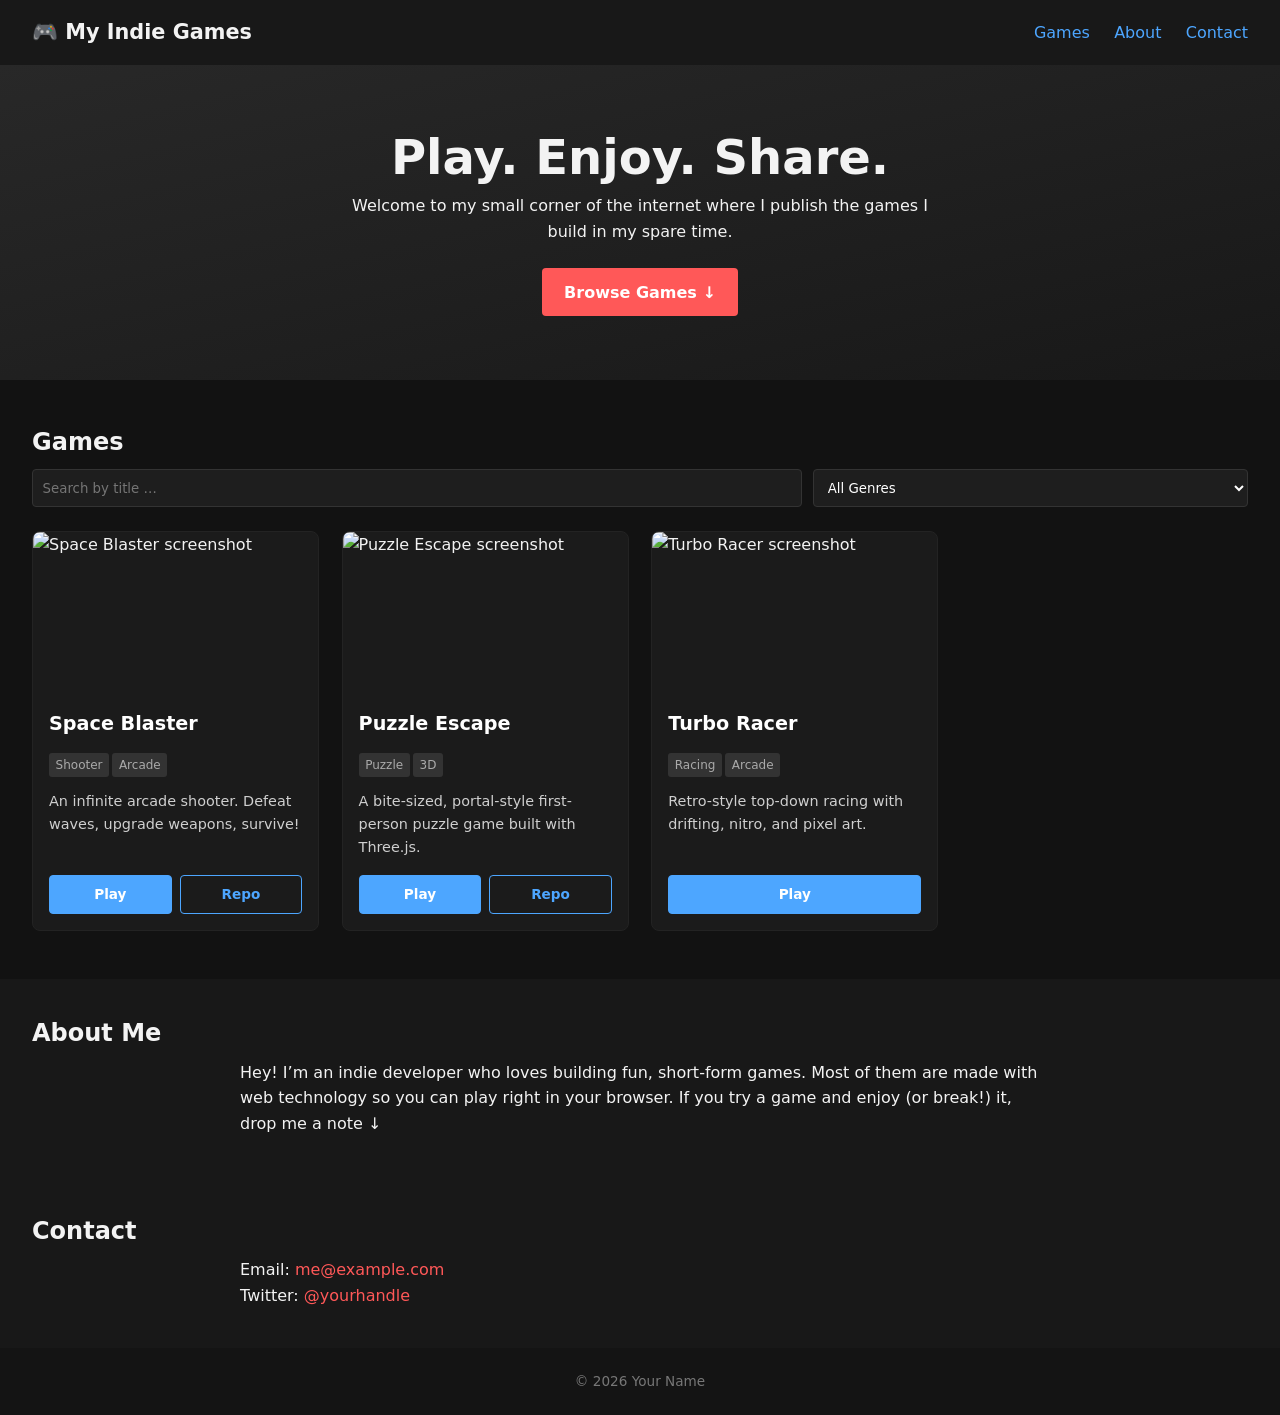
==== index.html @ d7ecf43c "Initial commit" ====
<!DOCTYPE html>
<html lang="en">
<head>
  <meta charset="UTF-8" />
  <meta name="viewport" content="width=device-width, initial-scale=1.0" />
  <title>My Indie Games</title>
  <link rel="stylesheet" href="css/style.css" />
</head>
<body>
  <!-- ─── HEADER ──────────────────────────────────────────── -->
  <header>
    <div class="logo">🎮 My Indie Games</div>
    <nav>
      <a href="#games">Games</a>
      <a href="#about">About</a>
      <a href="#contact">Contact</a>
    </nav>
  </header>

  <!-- ─── HERO / LANDING BANNER ───────────────────────────── -->
  <section class="hero">
    <h1>Play. Enjoy. Share.</h1>
    <p>Welcome to my small corner of the internet where I publish the games I build in my spare time.</p>
    <a href="#games" class="btn primary">Browse Games ↓</a>
  </section>

  <!-- ─── GAME GALLERY ────────────────────────────────────── -->
  <main id="games">
    <h2>Games</h2>

    <div class="filters">
      <input id="searchBar" type="text" placeholder="Search by title …">
      <select id="genreFilter">
        <option value="all">All Genres</option>
      </select>
    </div>

    <div id="gameGrid" class="game-grid"><!-- JS injects cards here --></div>
  </main>

  <!-- ─── ABOUT ───────────────────────────────────────────── -->
  <section id="about" class="about">
    <h2>About Me</h2>
    <p>
      Hey! I’m an indie developer who loves building fun, short-form games.
      Most of them are made with web technology so you can play right in your browser.
      If you try a game and enjoy (or break!) it, drop me a note ↓
    </p>
  </section>

  <!-- ─── CONTACT ─────────────────────────────────────────── -->
  <section id="contact" class="contact">
    <h2>Contact</h2>
    <p>Email: <a href="mailto:me@example.com">me@example.com</a></p>
    <p>Twitter: <a href="https://twitter.com/yourhandle">@yourhandle</a></p>
  </section>

  <footer>© <span id="year"></span> Your Name</footer>

  <script src="js/script.js"></script>
</body>
</html>
---- css/style.css ----
/* -- RESET & BASICS -------------------------------- */
*{box-sizing:border-box;margin:0;padding:0;font-family:system-ui,-apple-system,Segoe UI,Roboto,sans-serif;}
body{line-height:1.6;color:#f3f3f3;background:#121212;}
a{color:#4da6ff;text-decoration:none;}
h1,h2{font-weight:700;line-height:1.2;margin-bottom:.5em;}
.btn{display:inline-block;padding:.7em 1.4em;border-radius:4px;font-weight:600;}
.btn.primary{background:#ff5858;color:#fff;transition:background .25s;}
.btn.primary:hover{background:#ff3030;}

/* -- HEADER --------------------------------------- */
header{display:flex;justify-content:space-between;align-items:center;padding:1rem 2rem;background:#181818;position:sticky;top:0;z-index:99;}
.logo{font-size:1.3rem;font-weight:700;}
nav a{margin-left:1.2rem;position:relative;}
nav a::after{content:'';position:absolute;left:0;bottom:-3px;width:0;height:2px;background:#4da6ff;transition:.3s;}
nav a:hover::after{width:100%;}

/* -- HERO ----------------------------------------- */
.hero{padding:4rem 2rem;text-align:center;background:linear-gradient(to bottom right,#282828,#181818);}
.hero h1{font-size:2.7rem;margin-bottom:.4rem;}
.hero p{max-width:600px;margin:0 auto 1.5rem;}
@media(min-width:600px){.hero h1{font-size:3rem;}}

/* -- GAME GRID ------------------------------------ */
main{padding:3rem 2rem;max-width:1300px;margin:auto;}
.filters{display:flex;flex-wrap:wrap;gap:.7rem;margin-bottom:1.5rem;}
#searchBar{flex:2 1 200px;padding:.6rem;border:1px solid #333;border-radius:4px;background:#1e1e1e;color:#fff;}
#genreFilter{flex:1 1 150px;padding:.6rem;border:1px solid #333;border-radius:4px;background:#1e1e1e;color:#fff;}

.game-grid{display:grid;grid-template-columns:repeat(auto-fill,minmax(260px,1fr));gap:1.4rem;}
.card{display:flex;flex-direction:column;border:1px solid #232323;border-radius:8px;overflow:hidden;background:#1b1b1b;transition:transform .2s;}
.card:hover{transform:translateY(-4px);}
.card img{width:100%;aspect-ratio:16/9;object-fit:cover;}
.card-body{padding:1rem;flex:1;display:flex;flex-direction:column;}
.tags{margin:.4rem 0 .8rem;}
.tag{display:inline-block;background:#333;color:#aaa;font-size:.75rem;padding:.2em .55em;border-radius:3px;margin:.1rem .2rem 0 0;}
.card h3{font-size:1.2rem;margin-bottom:.3rem;color:#fff;}
.card p{flex:1;font-size:.9rem;color:#cfcfcf;}
.card-actions{margin-top:1rem;display:flex;gap:.5rem;}
.card-actions a{flex:1;text-align:center;border:1px solid #4da6ff;padding:.55em;border-radius:4px;font-weight:600;font-size:.85rem;}
.card-actions a.play{background:#4da6ff;color:#fff;}
.card-actions a.repo:hover, .card-actions a.play:hover{opacity:.85;}

/* -- ABOUT & CONTACT ------------------------------ */
.about, .contact{padding:2.5rem 2rem;background:#181818;}
.about p, .contact p{max-width:800px;margin:auto;}
.contact a{color:#ff5858;}

/* -- FOOTER --------------------------------------- */
footer{text-align:center;padding:1.4rem;background:#141414;font-size:.85rem;color:#777;}
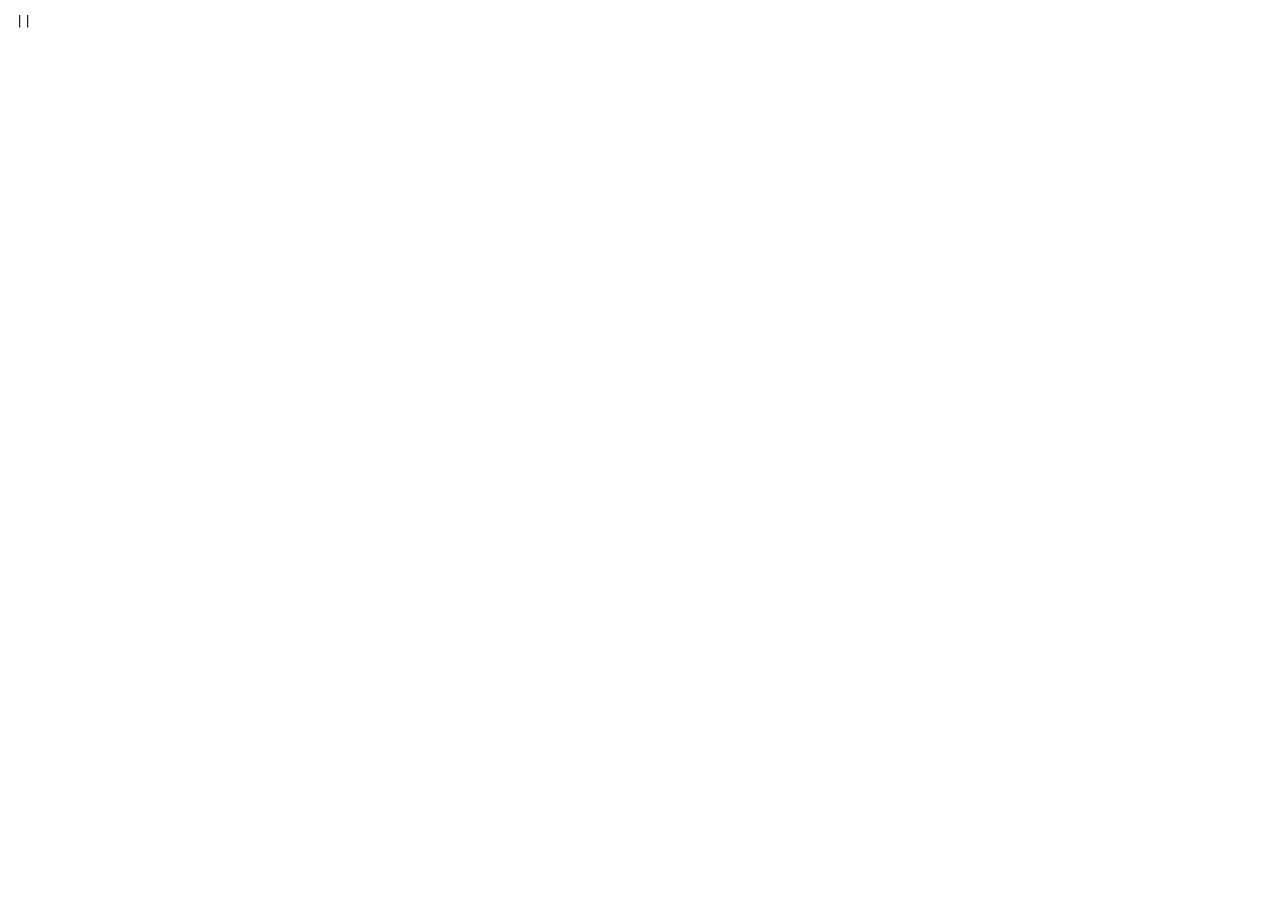
==== commit 98fda423: "Update index.html" ====
--- a/index.html
+++ b/index.html
@@ -1,62 +1,15852 @@
 <!DOCTYPE html>
-<html lang="en">
-<head>
-  <meta charset="UTF-8" />
-  <meta name="viewport" content="width=device-width, initial-scale=1.0" />
-  <title>My Indie Games</title>
-  <link rel="stylesheet" href="css/style.css" />
-</head>
-<body>
-  <!-- ─── HEADER ──────────────────────────────────────────── -->
-  <header>
-    <div class="logo">🎮 My Indie Games</div>
-    <nav>
-      <a href="#games">Games</a>
-      <a href="#about">About</a>
-      <a href="#contact">Contact</a>
-    </nav>
-  </header>
-
-  <!-- ─── HERO / LANDING BANNER ───────────────────────────── -->
-  <section class="hero">
-    <h1>Play. Enjoy. Share.</h1>
-    <p>Welcome to my small corner of the internet where I publish the games I build in my spare time.</p>
-    <a href="#games" class="btn primary">Browse Games ↓</a>
-  </section>
-
-  <!-- ─── GAME GALLERY ────────────────────────────────────── -->
-  <main id="games">
-    <h2>Games</h2>
-
-    <div class="filters">
-      <input id="searchBar" type="text" placeholder="Search by title …">
-      <select id="genreFilter">
-        <option value="all">All Genres</option>
-      </select>
-    </div>
-
-    <div id="gameGrid" class="game-grid"><!-- JS injects cards here --></div>
-  </main>
-
-  <!-- ─── ABOUT ───────────────────────────────────────────── -->
-  <section id="about" class="about">
-    <h2>About Me</h2>
-    <p>
-      Hey! I’m an indie developer who loves building fun, short-form games.
-      Most of them are made with web technology so you can play right in your browser.
-      If you try a game and enjoy (or break!) it, drop me a note ↓
-    </p>
-  </section>
-
-  <!-- ─── CONTACT ─────────────────────────────────────────── -->
-  <section id="contact" class="contact">
-    <h2>Contact</h2>
-    <p>Email: <a href="mailto:me@example.com">me@example.com</a></p>
-    <p>Twitter: <a href="https://twitter.com/yourhandle">@yourhandle</a></p>
-  </section>
-
-  <footer>© <span id="year"></span> Your Name</footer>
-
-  <script src="js/script.js"></script>
+<html>
+<!-- No CSS anywhere. Black & white via legacy body attributes (HTML, not CSS). -->
+<body text="black" bgcolor="white" link="black" vlink="black" alink="black">
+<pre id="screen"></pre>
+<script>
+//  ,esc,up,down,enter,tab,s,r,!,=,'
+
+let games = [];
+let shown = [];
+let query = "";
+let cursor = 0;
+let sortMode = 0;
+let booted = false;
+let statsMode = false;
+let newSet = new Set();
+let daily = null;
+let uniq = new Map();
+let stationaryCache = null;
+let pprCache = null;
+let fiedlerCache = null;
+let simCache = null;
+let commCache = null;
+let oloCache = null;
+let ppmCache = null;
+let tspCache = null;
+let ioCache = null;
+let pbmCache = null;
+let trieRoot = null;
+let bocpdInfo = null;
+let ncdCache = null;
+let whrCache = null;
+let hodgeCache = null;
+let confTotCache = null;
+let typoFast = null;
+const gbCache = {};
+let idleArt = null;
+let idleState = null;
+let lastAct = Date.now();
+let tdi = null;
+let idleT0 = 0;
+let tspPrev = null;
+let dsh = null;
+
+const screen = document.getElementById("screen");
+
+const lzWidth = n => { let b = 9; while ((1 << b) < n + 1) b++; return b; };
+function lzC(s) {
+  const dict = new Map();
+  let next = 256, w = "";
+  const st = { acc: 0, nb: 0, out: "" };
+  const bAdd = (v, bits) => {
+    st.acc = (st.acc << bits) | v;
+    st.nb += bits;
+    while (st.nb >= 15) {
+      st.nb -= 15;
+      st.out += String.fromCharCode(0x20 + ((st.acc >>> st.nb) & 0x7FFF));
+      st.acc &= (1 << st.nb) - 1;
+    }
+  };
+  const emit = str => {
+    if (str.length === 1) {
+      const c = str.charCodeAt(0);
+      if (c < 255) bAdd(c, lzWidth(next));
+      else { bAdd(255, lzWidth(next)); bAdd(c, 16); }
+    } else bAdd(dict.get(str), lzWidth(next));
+  };
+  for (let i = 0; i < s.length; i++) {
+    const wc = w + s[i];
+    if (wc.length === 1 || dict.has(wc)) w = wc;
+    else {
+      emit(w);
+      if (next < 65280) dict.set(wc, next++);
+      w = s[i];
+    }
+  }
+  if (w) emit(w);
+  if (st.nb) st.out += String.fromCharCode(0x20 + ((st.acc << (15 - st.nb)) & 0x7FFF));
+  return s.length.toString(36) + "." + st.out;
+}
+function lzD(z) {
+  const dot = z.indexOf(".");
+  if (dot < 0) return "";
+  const n = parseInt(z.slice(0, dot), 36) || 0;
+  const s = z.slice(dot + 1);
+  const st = { acc: 0, nb: 0, i: 0 };
+  const bGet = bits => {
+    while (st.nb < bits) {
+      if (st.i >= s.length) return null;
+      st.acc = (st.acc << 15) | (s.charCodeAt(st.i++) - 0x20);
+      st.nb += 15;
+    }
+    st.nb -= bits;
+    const v = (st.acc >>> st.nb) & ((1 << bits) - 1);
+    st.acc &= (1 << st.nb) - 1;
+    return v;
+  };
+  const dict = [];
+  let next = 256, w = null, out = "";
+  while (out.length < n) {
+    const code = bGet(lzWidth(w === null ? next : Math.min(next + 1, 65280)));
+    if (code === null) break;
+    let entry;
+    if (code < 255) entry = String.fromCharCode(code);
+    else if (code === 255) {
+      const c = bGet(16);
+      if (c === null) break;
+      entry = String.fromCharCode(c);
+    } else if (dict[code] !== undefined) entry = dict[code];
+    else if (code === next && w !== null) entry = w + w[0];
+    else break;
+    if (w !== null && next < 65280) dict[next++] = w + entry[0];
+    out += entry;
+    w = entry;
+  }
+  return out;
+}
+const LZMARK = String.fromCharCode(1);
+(function () {
+  try {
+    const P = Storage.prototype;
+    const gs = P.getItem, ss = P.setItem;
+    P.getItem = function (k) {
+      const v = gs.call(this, k);
+      if (v && v.charCodeAt(0) === 1) {
+        try { return lzD(v.slice(1)); } catch (e) { return null; }
+      }
+      return v;
+    };
+    P.setItem = function (k, v) {
+      v = "" + v;
+      if (v.length > 4096 && v.charCodeAt(0) !== 1) {
+        try {
+          const c = lzC(v);
+          if (c.length + 1 < v.length * 0.92 && lzD(c) === v) {
+            ss.call(this, k, LZMARK + c);
+            return;
+          }
+        } catch (e) {}
+      }
+      ss.call(this, k, v);
+    };
+  } catch (e) {}
+})();
+
+const defC = s => {
+  try {
+    if (typeof CompressionStream === "undefined") return Promise.resolve(null);
+    const cs = new CompressionStream("deflate-raw");
+    return new Response(new Blob([s]).stream().pipeThrough(cs)).arrayBuffer()
+      .then(ab => new Uint8Array(ab)).catch(() => null);
+  } catch (e) { return Promise.resolve(null); }
+};
+const defD = b => {
+  try {
+    if (typeof DecompressionStream === "undefined") return Promise.resolve(null);
+    const ds = new DecompressionStream("deflate-raw");
+    return new Response(new Blob([b]).stream().pipeThrough(ds)).text()
+      .catch(() => null);
+  } catch (e) { return Promise.resolve(null); }
+};
+
+(function () {
+  try {
+    if (typeof indexedDB === "undefined" || !indexedDB) return;
+    let db = null;
+    const q = new Map();
+    let flushT = null;
+    const putAll = pairs => {
+      try {
+        const st = db.transaction("kv", "readwrite").objectStore("kv");
+        pairs.forEach(pr => {
+          if (pr[1] === null) st.delete(pr[0]);
+          else st.put(pr[1], pr[0]);
+        });
+      } catch (e) {}
+    };
+    const flush = () => {
+      flushT = null;
+      if (!db || !q.size) return;
+      const now = [], defer = [];
+      q.forEach((v, k) => {
+        if (v !== null && v.length > 2048 &&
+            typeof CompressionStream !== "undefined") defer.push([k, v]);
+        else now.push([k, v]);
+      });
+      q.clear();
+      if (now.length) putAll(now);
+      if (defer.length)
+        Promise.all(defer.map(pr => defC(pr[1]).then(bb => [pr[0], bb, pr[1]])))
+          .then(rs => putAll(rs.map(r => [r[0], r[1] || r[2]])))
+          .catch(() => putAll(defer));
+    };
+    const mirror = (k, v) => {
+      q.set(k, v);
+      if (!flushT) flushT = setTimeout(flush, 800);
+    };
+    const req = indexedDB.open("wl", 1);
+    req.onupgradeneeded = () => {
+      try { req.result.createObjectStore("kv"); } catch (e) {}
+    };
+    req.onsuccess = () => {
+      db = req.result;
+      try {
+        if (localStorage.getItem("seq") === null &&
+            localStorage.getItem("visits") === null &&
+            sessionStorage.getItem("idbr") !== "1") {
+          const os = db.transaction("kv", "readonly").objectStore("kv");
+          const gk = os.getAllKeys(), gv = os.getAll();
+          gv.onsuccess = () => {
+            try {
+              const ks = gk.result || [], vs = gv.result || [];
+              if (!ks.length) return;
+              Promise.all(vs.map(v =>
+                (v && typeof v !== "string" && v.byteLength !== undefined)
+                  ? defD(v) : Promise.resolve(v)))
+                .then(vals => {
+                  let put = 0;
+                  for (let i = 0; i < ks.length; i++)
+                    if (typeof vals[i] === "string") {
+                      localStorage.setItem(ks[i], vals[i]);
+                      put++;
+                    }
+                  if (!put) return;
+                  try {
+                    if (window.__stFlush) window.__stFlush();
+                  } catch (e) {}
+                  sessionStorage.setItem("idbr", "1");
+                  location.reload();
+                })
+                .catch(() => {});
+            } catch (e) {}
+          };
+        }
+      } catch (e) {}
+      if (q.size && !flushT) flushT = setTimeout(flush, 100);
+    };
+    const P = Storage.prototype;
+    const ps = P.setItem, pr = P.removeItem;
+    P.setItem = function (k, v) {
+      if (this === localStorage) { try { mirror(k, "" + v); } catch (e) {} }
+      ps.call(this, k, v);
+    };
+    P.removeItem = function (k) {
+      if (this === localStorage) { try { mirror(k, null); } catch (e) {} }
+      pr.call(this, k);
+    };
+  } catch (e) {}
+})();
+
+(function () {
+  try {
+    if (typeof Storage === "undefined" || typeof localStorage === "undefined")
+      return;
+    const P = Storage.prototype;
+    const gs = P.getItem, ss = P.setItem, rr = P.removeItem;
+    const pend = new Map();
+    let schd = false;
+    const flush = () => {
+      schd = false;
+      if (!pend.size) return;
+      const es = [...pend.entries()];
+      pend.clear();
+      for (let i = 0; i < es.length; i++) {
+        try {
+          if (es[i][1] === null) rr.call(localStorage, es[i][0]);
+          else ss.call(localStorage, es[i][0], es[i][1]);
+        } catch (e) {}
+      }
+      try { if (window.__opfsSnap) window.__opfsSnap(); } catch (e) {}
+    };
+    const sched = () => {
+      if (schd) return;
+      schd = true;
+      if (typeof requestIdleCallback === "function")
+        requestIdleCallback(flush, { timeout: 400 });
+      else setTimeout(flush, 250);
+    };
+    P.setItem = function (k, v) {
+      if (this === localStorage) { pend.set(k, "" + v); sched(); return; }
+      ss.call(this, k, v);
+    };
+    P.getItem = function (k) {
+      if (this === localStorage && pend.has(k)) return pend.get(k);
+      return gs.call(this, k);
+    };
+    P.removeItem = function (k) {
+      if (this === localStorage) { pend.set(k, null); sched(); return; }
+      rr.call(this, k);
+    };
+    window.__stFlush = flush;
+    if (typeof addEventListener === "function") {
+      addEventListener("pagehide", flush);
+      addEventListener("visibilitychange", () => {
+        try {
+          if (document.visibilityState === "hidden") flush();
+        } catch (e) {}
+      });
+    }
+  } catch (e) {}
+})();
+
+(function () {
+  try {
+    if (typeof navigator === "undefined" || !navigator.storage ||
+        !navigator.storage.getDirectory) return;
+    let t = null;
+    window.__opfsSnap = () => {
+      if (t) return;
+      t = setTimeout(() => {
+        t = null;
+        try {
+          const o = {};
+          for (const k of Object.keys(localStorage)) {
+            const v = localStorage.getItem(k);
+            if (typeof v === "string") o[k] = v;
+          }
+          const s = JSON.stringify(o);
+          defC(s).then(bb => {
+            const payload = bb || new TextEncoder().encode(s);
+            const hdr = new Uint8Array(1);
+            hdr[0] = bb ? 68 : 80;
+            return navigator.storage.getDirectory()
+              .then(dir => dir.getFileHandle("wl0", { create: true }))
+              .then(fh => fh.createWritable())
+              .then(w => w.write(hdr)
+                .then(() => w.write(payload))
+                .then(() => w.close()));
+          }).catch(() => {});
+        } catch (e) {}
+      }, 8000);
+    };
+    setTimeout(() => {
+      try {
+        if (localStorage.getItem("seq") !== null ||
+            localStorage.getItem("visits") !== null) return;
+        if (sessionStorage.getItem("opfsr") === "1") return;
+        navigator.storage.getDirectory()
+          .then(dir => dir.getFileHandle("wl0"))
+          .then(fh => fh.getFile())
+          .then(f => f.arrayBuffer())
+          .then(ab => {
+            const u = new Uint8Array(ab);
+            if (u.length < 2) return null;
+            const body = u.subarray(1);
+            if (u[0] === 68) return defD(body);
+            return new TextDecoder().decode(body);
+          })
+          .then(s => {
+            if (!s) return;
+            const o = JSON.parse(s);
+            if (localStorage.getItem("seq") !== null) return;
+            let put = 0;
+            for (const k in o)
+              if (typeof o[k] === "string") { localStorage.setItem(k, o[k]); put++; }
+            if (!put) return;
+            try { if (window.__stFlush) window.__stFlush(); } catch (e) {}
+            sessionStorage.setItem("opfsr", "1");
+            location.reload();
+          })
+          .catch(() => {});
+      } catch (e) {}
+    }, 1500);
+  } catch (e) {}
+})();
+
+const R64 = "0123456789ABCDEFGHIJKLMNOPQRSTUVWXYZabcdefghijklmnopqrstuvwxyz-_";
+function riceEncTs(arr) {
+  const ts = [...new Set(arr.map(v => Math.round(v)))].sort((a, b) => a - b);
+  const st = { acc: 0, nb: 0, out: "" };
+  const wb = (v, bits) => {
+    st.acc = st.acc * Math.pow(2, bits) + v;
+    st.nb += bits;
+    while (st.nb >= 6) {
+      st.nb -= 6;
+      const d = Math.floor(st.acc / Math.pow(2, st.nb));
+      st.out += R64[d & 63];
+      st.acc -= d * Math.pow(2, st.nb);
+    }
+  };
+  const wnum = (v, bits) => {
+    while (bits > 16) {
+      bits -= 16;
+      wb(Math.floor(v / Math.pow(2, bits)) % 65536, 16);
+      v = v % Math.pow(2, bits);
+    }
+    wb(v % Math.pow(2, bits), bits);
+  };
+  wnum(ts.length, 12);
+  if (!ts.length) {
+    if (st.nb) wb(0, 6 - st.nb);
+    return st.out;
+  }
+  wnum(ts[0], 48);
+  const gaps = [];
+  let mean = 0;
+  for (let i = 1; i < ts.length; i++) {
+    gaps.push(ts[i] - ts[i - 1]);
+    mean += ts[i] - ts[i - 1];
+  }
+  mean = gaps.length ? mean / gaps.length : 1;
+  let k = 0;
+  while (Math.pow(2, k + 1) < mean + 1 && k < 40) k++;
+  wnum(k, 6);
+  for (const g of gaps) {
+    const q = Math.floor(g / Math.pow(2, k));
+    if (q < 32) {
+      wnum(Math.pow(2, q + 1) - 2, q + 1);
+      wnum(g % Math.pow(2, k), k);
+    } else {
+      wnum(Math.pow(2, 32) - 1, 32);
+      wnum(g, 48);
+    }
+  }
+  if (st.nb) wb(0, 6 - st.nb);
+  return st.out;
+}
+function riceDecTs(s) {
+  const st = { i: 0, acc: 0, nb: 0 };
+  const rb = bits => {
+    while (st.nb < bits) {
+      if (st.i >= s.length) throw new Error("rice eof");
+      st.acc = st.acc * 64 + R64.indexOf(s[st.i++]);
+      st.nb += 6;
+    }
+    st.nb -= bits;
+    const v = Math.floor(st.acc / Math.pow(2, st.nb));
+    st.acc -= v * Math.pow(2, st.nb);
+    return v;
+  };
+  const rnum = bits => {
+    let v = 0;
+    while (bits > 16) {
+      bits -= 16;
+      v = v * 65536 + rb(16);
+    }
+    return v * Math.pow(2, bits) + rb(bits);
+  };
+  const n = rnum(12);
+  if (!n) return [];
+  const out = [rnum(48)];
+  const k = rnum(6);
+  for (let i = 1; i < n; i++) {
+    let q = 0;
+    while (q < 32 && rb(1)) q++;
+    const g = q >= 32 ? rnum(48) : q * Math.pow(2, k) + rnum(k);
+    out.push(out[out.length - 1] + g);
+  }
+  return out;
+}
+function efEncTs(arr) {
+  const ts = [...new Set(arr.map(v => Math.round(v)))].sort((a, b) => a - b);
+  const st = { acc: 0, nb: 0, out: "" };
+  const wb = (v, bits) => {
+    st.acc = st.acc * Math.pow(2, bits) + v;
+    st.nb += bits;
+    while (st.nb >= 6) {
+      st.nb -= 6;
+      const d = Math.floor(st.acc / Math.pow(2, st.nb));
+      st.out += R64[d & 63];
+      st.acc -= d * Math.pow(2, st.nb);
+    }
+  };
+  const wnum = (v, bits) => {
+    while (bits > 16) {
+      bits -= 16;
+      wb(Math.floor(v / Math.pow(2, bits)) % 65536, 16);
+      v = v % Math.pow(2, bits);
+    }
+    wb(v % Math.pow(2, bits), bits);
+  };
+  const n = ts.length;
+  wnum(n, 12);
+  if (!n) {
+    if (st.nb) wb(0, 6 - st.nb);
+    return st.out;
+  }
+  wnum(ts[0], 48);
+  if (n === 1) {
+    if (st.nb) wb(0, 6 - st.nb);
+    return st.out;
+  }
+  const u = ts[n - 1] - ts[0];
+  wnum(u, 48);
+  let l = 0;
+  while (Math.pow(2, l + 1) * (n - 1) <= u && l < 46) l++;
+  wnum(l, 6);
+  let prevHi = 0;
+  for (let i = 1; i < n; i++) {
+    const x = ts[i] - ts[0];
+    const hi = Math.floor(x / Math.pow(2, l));
+    const d = hi - prevHi;
+    prevHi = hi;
+    let rem = d;
+    while (rem >= 16) { wnum(0, 16); rem -= 16; }
+    wnum(1, rem + 1);
+    if (l) wnum(x % Math.pow(2, l), l);
+  }
+  if (st.nb) wb(0, 6 - st.nb);
+  return st.out;
+}
+function efDecTs(s) {
+  const st = { i: 0, acc: 0, nb: 0 };
+  const rb = bits => {
+    while (st.nb < bits) {
+      if (st.i >= s.length) throw new Error("ef eof");
+      st.acc = st.acc * 64 + R64.indexOf(s[st.i++]);
+      st.nb += 6;
+    }
+    st.nb -= bits;
+    const v = Math.floor(st.acc / Math.pow(2, st.nb));
+    st.acc -= v * Math.pow(2, st.nb);
+    return v;
+  };
+  const rnum = bits => {
+    let v = 0;
+    while (bits > 16) {
+      bits -= 16;
+      v = v * 65536 + rb(16);
+    }
+    return v * Math.pow(2, bits) + rb(bits);
+  };
+  const n = rnum(12);
+  if (!n) return [];
+  const t0 = rnum(48);
+  if (n === 1) return [t0];
+  rnum(48);
+  const l = rnum(6);
+  const out = [t0];
+  let hi = 0;
+  for (let i = 1; i < n; i++) {
+    let d = 0;
+    while (!rb(1)) d++;
+    hi += d;
+    const lo = l ? rnum(l) : 0;
+    out.push(t0 + hi * Math.pow(2, l) + lo);
+  }
+  return out;
+}
+function vlogParse(raw) {
+  if (!raw) return {};
+  if (raw[0] === "E") {
+    const o = JSON.parse(raw.slice(1));
+    const out = {};
+    for (const g in o) { try { out[g] = efDecTs(o[g]); } catch (e) {} }
+    return out;
+  }
+  if (raw[0] === "R") {
+    const o = JSON.parse(raw.slice(1));
+    const out = {};
+    for (const g in o) { try { out[g] = riceDecTs(o[g]); } catch (e) {} }
+    return out;
+  }
+  return JSON.parse(raw);
+}
+function vlogSerial(v) {
+  const o = {};
+  for (const g in v) if (v[g] && v[g].length) o[g] = efEncTs(v[g]);
+  return "E" + JSON.stringify(o);
+}
+function vlogSave() { localStorage.setItem("vlog", vlogSerial(vlog)); }
+
+const visits = JSON.parse(localStorage.getItem("visits") || "{}");
+const vlog   = (function () {
+  try { return vlogParse(localStorage.getItem("vlog")); } catch (e) { return {}; }
+})();
+const vln    = JSON.parse(localStorage.getItem("vln")    || "{}");
+const trans  = JSON.parse(localStorage.getItem("trans")  || "{}");
+
+let rid = "0";
+try {
+  rid = sessionStorage.getItem("rid");
+  if (!rid) {
+    rid = Date.now().toString(36).slice(-4) +
+      Math.floor(Math.random() * 1679616).toString(36);
+    sessionStorage.setItem("rid", rid);
+  }
+} catch (e) { rid = "0"; }
+const vgcS = JSON.parse(localStorage.getItem("vgc") || "null");
+const vgc = (vgcS && typeof vgcS === "object") ? vgcS : {};
+function vgcRebuild() {
+  for (const g in visits) delete visits[g];
+  for (const r in vgc) {
+    const c = vgc[r] && vgc[r].c;
+    for (const g in c) visits[g] = (visits[g] || 0) + c[g];
+  }
+}
+function vgcMerge(o) {
+  let learned = false;
+  for (const r in o) {
+    if (!o[r] || typeof o[r] !== "object" || !o[r].c) continue;
+    const m = vgc[r] = vgc[r] || { t: 0, c: {} };
+    if ((o[r].t || 0) > m.t) m.t = o[r].t;
+    for (const g in o[r].c)
+      if (o[r].c[g] > (m.c[g] || 0)) { m.c[g] = o[r].c[g]; learned = true; }
+  }
+  return learned;
+}
+function vgcInc(g) {
+  try { vgcMerge(JSON.parse(localStorage.getItem("vgc") || "{}")); } catch (e) {}
+  const m = vgc[rid] = vgc[rid] || { t: 0, c: {} };
+  m.c[g] = (m.c[g] || 0) + 1;
+  m.t = Date.now();
+  vgcRebuild();
+  localStorage.setItem("vgc", JSON.stringify(vgc));
+}
+(function () {
+  if (!Object.keys(vgc).length) {
+    const c = {};
+    for (const g in visits) c[g] = visits[g];
+    vgc["0"] = { t: Date.now(), c };
+    localStorage.setItem("vgc", JSON.stringify(vgc));
+    return;
+  }
+  let fold = false;
+  for (const r in vgc) {
+    if (r === "0" || r === rid) continue;
+    if (Date.now() - (vgc[r].t || 0) > 604800000) {
+      const base = vgc["0"] = vgc["0"] || { t: 0, c: {} };
+      for (const g in vgc[r].c) base.c[g] = (base.c[g] || 0) + vgc[r].c[g];
+      if ((vgc[r].t || 0) > base.t) base.t = vgc[r].t;
+      delete vgc[r];
+      fold = true;
+    }
+  }
+  vgcRebuild();
+  if (fold) localStorage.setItem("vgc", JSON.stringify(vgc));
+})();
+
+const CMS_W = 1024, CMS_D = 3;
+const cmsS = JSON.parse(localStorage.getItem("cms2") || "null");
+const cms2 = (cmsS && cmsS.length === CMS_D && cmsS.every(r => r && r.length === CMS_W))
+  ? cmsS : Array.from({ length: CMS_D }, () => new Array(CMS_W).fill(0));
+function cmsAdd(key, v) {
+  const idx = [];
+  let mn = Infinity;
+  for (let d = 0; d < CMS_D; d++) {
+    idx.push(hashStr(d + "" + key) % CMS_W);
+    if (cms2[d][idx[d]] < mn) mn = cms2[d][idx[d]];
+  }
+  const tgt = mn + (v || 1);
+  for (let d = 0; d < CMS_D; d++)
+    if (cms2[d][idx[d]] < tgt) cms2[d][idx[d]] = tgt;
+}
+function cmsEst(key) {
+  let m = Infinity;
+  for (let d = 0; d < CMS_D; d++) {
+    const c = cms2[d][hashStr(d + "" + key) % CMS_W];
+    if (c < m) m = c;
+  }
+  return m;
+}
+(function () {
+  const old = JSON.parse(localStorage.getItem("trans2") || "null");
+  if (old) {
+    for (const k in old) for (const g in old[k]) cmsAdd(k + " " + g, old[k][g]);
+    localStorage.removeItem("trans2");
+    localStorage.setItem("cms2", JSON.stringify(cms2));
+  }
+})();
+const pulls  = JSON.parse(localStorage.getItem("pulls")  || "{}");
+const ab     = JSON.parse(localStorage.getItem("ab")     || "{}");
+const ab2    = JSON.parse(localStorage.getItem("ab2")    || "{}");
+const elo    = JSON.parse(localStorage.getItem("elo")    || "{}");
+const glk    = JSON.parse(localStorage.getItem("glk")    || "{}");
+const wday   = JSON.parse(localStorage.getItem("wday")   || "{}");
+const hlm    = JSON.parse(localStorage.getItem("hlm")    || "{}");
+const resq   = JSON.parse(localStorage.getItem("resq")   || "{}");
+const seq    = JSON.parse(localStorage.getItem("seq")    || "[]");
+let   last   = localStorage.getItem("last")  || null;
+let   last2  = localStorage.getItem("last2") || null;
+let   cpday  = parseInt(localStorage.getItem("cpday") || "0", 10);
+let   pendingBandit = JSON.parse(localStorage.getItem("bandit") || "null");
+const bdl = JSON.parse(localStorage.getItem("bdl") || "[]");
+const bth = JSON.parse(localStorage.getItem("bth") || "[1,1]");
+function bTau() {
+  if (bdl.length < 4) return 43200000;
+  let s = 0;
+  bdl.forEach(v => { s += v; });
+  return Math.min(3 * 86400000, Math.max(3600000, s / bdl.length));
+}
+
+const dbn   = JSON.parse(localStorage.getItem("dbn")   || "{}");
+function dbnSat(g) {
+  const r = dbn[g];
+  return r ? (r[0] + 1) / (r[1] + 2) : 0.5;
+}
+const pl    = JSON.parse(localStorage.getItem("pl")    || "{}");
+let   plN   = parseInt(localStorage.getItem("pln") || "0", 10) || 0;
+const poswS = JSON.parse(localStorage.getItem("posw")  || "null");
+const posw  = (poswS && poswS.length === 20) ? poswS : new Array(20).fill(0);
+const ctwS  = JSON.parse(localStorage.getItem("ctww")  || "null");
+const ctww  = (ctwS && ctwS.length === 4) ? ctwS : [1, 1, 1, 1];
+const duel  = JSON.parse(localStorage.getItem("duel")  || "{}");
+const ebi   = JSON.parse(localStorage.getItem("ebi")   || "{}");
+
+const tdS = JSON.parse(localStorage.getItem("confd") || "null");
+const confd = (tdS && tdS.c) ? tdS : { c: [], n: 0 };
+function tdCompress() {
+  confd.c.sort((a, b) => a[0] - b[0]);
+  let W = 0;
+  confd.c.forEach(x => { W += x[1]; });
+  const out = [];
+  let cum = 0;
+  for (const x of confd.c) {
+    const lastC = out[out.length - 1];
+    if (lastC) {
+      const q = (cum + (lastC[1] + x[1]) / 2) / W;
+      const cap = 4 * W * q * (1 - q) / 24 + 1;
+      if (lastC[1] + x[1] <= cap) {
+        lastC[0] = (lastC[0] * lastC[1] + x[0] * x[1]) / (lastC[1] + x[1]);
+        lastC[1] += x[1];
+        continue;
+      }
+    }
+    if (lastC) cum += lastC[1];
+    out.push([x[0], x[1]]);
+  }
+  confd.c = out;
+}
+function tdAdd(v) {
+  confd.c.forEach(x => { x[1] *= 0.985; });
+  confd.n = confd.n * 0.985 + 1;
+  confd.c.push([v, 1]);
+  if (confd.c.length > 48) tdCompress();
+  localStorage.setItem("confd", JSON.stringify(confd));
+}
+function tdQuantile(q) {
+  if (!confd.c.length) return 1;
+  const cs = confd.c.slice().sort((a, b) => a[0] - b[0]);
+  let W = 0;
+  cs.forEach(x => { W += x[1]; });
+  const tgt = q * W;
+  let cum = 0;
+  for (const x of cs) {
+    cum += x[1];
+    if (cum >= tgt) return x[0];
+  }
+  return cs[cs.length - 1][0];
+}
+(function () {
+  const old = JSON.parse(localStorage.getItem("confo") || "null");
+  if (old && old.length) {
+    old.forEach(v => { confd.c.push([v, 1]); confd.n += 1; });
+    tdCompress();
+    localStorage.removeItem("confo");
+    localStorage.setItem("confd", JSON.stringify(confd));
+  }
+})();
+const pexS  = JSON.parse(localStorage.getItem("pex") || "null");
+const pex   = (pexS && pexS.length === 20 && pexS.every(r => r && r.length === 2))
+  ? pexS : Array.from({ length: 20 }, () => [0, 0]);
+const ucnt  = JSON.parse(localStorage.getItem("ucnt") || "{}");
+const kdpS  = JSON.parse(localStorage.getItem("kdp") || "null");
+const kdcS  = JSON.parse(localStorage.getItem("kdc") || "null");
+const kdc   = (kdpS && kdpS.c && kdpS.c.length && kdpS.n && kdpS.n.length === kdpS.c.length)
+  ? kdpS
+  : (kdcS && kdcS.c && kdcS.c.length === 2 && kdcS.n && kdcS.n.length === 2)
+    ? kdcS : { c: [[5.0, 0.6], [5.8, 1.0]], n: [1, 1] };
+const KDP_MAX = 6, KDP_A = 0.6, KDP_SIG = 0.45, KDP_SIG0 = 1.2;
+let   kcur  = 0, kdT = 0, kdF = [];
+
+const DTA_G = [0.002, 0.005, 0.012, 0.03, 0.08];
+const dtaS = JSON.parse(localStorage.getItem("dtaci") || "null");
+const dtaci = (dtaS && dtaS.a && dtaS.a.length === 5 && dtaS.w && dtaS.w.length === 5)
+  ? dtaS
+  : { a: [0.1, 0.1, 0.1, 0.1, 0.1], w: [1, 1, 1, 1, 1] };
+if (!dtaci.S || dtaci.S.length !== 5 || !dtaci.Wl || dtaci.Wl.length !== 5) {
+  dtaci.S = [0, 0, 0, 0, 0];
+  dtaci.Wl = [1, 1, 1, 1, 1];
+  dtaci.t = 0;
+}
+{
+  const a0 = parseFloat(localStorage.getItem("aca") || "0");
+  if (a0 && !dtaS) for (let i = 0; i < 5; i++) dtaci.a[i] = Math.min(0.5, Math.max(0.01, a0));
+  localStorage.removeItem("aca");
+}
+function dtaAlpha() {
+  let s = 0, t = 0;
+  for (let i = 0; i < 5; i++) { s += dtaci.w[i] * dtaci.a[i]; t += dtaci.w[i]; }
+  return t ? s / t : 0.1;
+}
+function dtaUpdate(score) {
+  const TGT = 0.1;
+  let pw = 0;
+  for (let i = 0; i < 5; i++) pw += dtaci.w[i];
+  const prob = dtaci.w.map(v => pw ? v / pw : 0.2);
+  const loss = new Array(5);
+  for (let i = 0; i < 5; i++) {
+    const lvl = Math.min(0.99, Math.max(0.5, 1 - dtaci.a[i]));
+    const q = tdQuantile(lvl);
+    const err = (q !== null && score > q) ? 1 : 0;
+    dtaci.a[i] = Math.min(0.5, Math.max(0.01, dtaci.a[i] + DTA_G[i] * (TGT - err)));
+    loss[i] = err ? (1 - TGT) : TGT;
+  }
+  let lbar = 0;
+  for (let i = 0; i < 5; i++) lbar += prob[i] * loss[i];
+  dtaci.t = (dtaci.t || 0) + 1;
+  for (let i = 0; i < 5; i++) {
+    const gc = lbar - loss[i];
+    const bet = Math.max(-0.99, Math.min(0.99, dtaci.S[i] / dtaci.t));
+    dtaci.Wl[i] = Math.max(1e-8, Math.min(1e8, dtaci.Wl[i] * (1 + bet * gc)));
+    dtaci.S[i] += gc;
+  }
+  let Z = 0;
+  const nw = new Array(5);
+  for (let i = 0; i < 5; i++) {
+    const bet = dtaci.S[i] / (dtaci.t + 1);
+    nw[i] = Math.max(bet * dtaci.Wl[i], 0);
+    Z += nw[i];
+  }
+  for (let i = 0; i < 5; i++) dtaci.w[i] = Z > 1e-12 ? Math.max(nw[i] / Z, 1e-6) : 0.2;
+  localStorage.setItem("dtaci", JSON.stringify(dtaci));
+}
+
+const epS = JSON.parse(localStorage.getItem("eproc") || "null");
+const eproc = (epS && typeof epS === "object" && epS.W > 0)
+  ? epS : { W: 1, S: 0, t: 0, m: 0.5, n: 0, h: [] };
+if (!Array.isArray(eproc.h)) eproc.h = [];
+function eprocUpdate(score) {
+  eproc.h.push(+(score - eproc.m).toFixed(3));
+  if (eproc.h.length > 128) eproc.h.splice(0, eproc.h.length - 128);
+  const g = Math.max(-1, Math.min(1, score - eproc.m));
+  const b = Math.max(0, Math.min(0.5, eproc.S / (eproc.t + 1)));
+  eproc.W = Math.max(1e-6, eproc.W * (1 + b * g));
+  eproc.S = 0.95 * eproc.S + g;
+  eproc.t = 0.95 * eproc.t + 1;
+  eproc.m += 0.005 * (score - eproc.m);
+  if (eproc.W >= 20) {
+    eproc.n++;
+    eproc.W = 1; eproc.S = 0; eproc.t = 0;
+    eproc.m = 0.5 * eproc.m + 0.5 * score;
+    [[anhS, "anhS"], [anhP, "anhP"], [anhC, "anhC"]].forEach(pr => {
+      const st = pr[0];
+      for (let i = 0; i < st.R.length; i++) {
+        st.R[i] *= 0.5; st.C[i] *= 0.5; st.V[i] *= 0.5;
+      }
+      localStorage.setItem(pr[1], JSON.stringify(st));
+    });
+  }
+  localStorage.setItem("eproc", JSON.stringify(eproc));
+}
+
+const adwS = JSON.parse(localStorage.getItem("adw") || "null");
+const adw = (adwS && Array.isArray(adwS.b)) ? adwS : { b: [], t: 0, n: 0 };
+function adwInsert(x) {
+  adw.b.unshift([1, +x.toFixed(4), 1]);
+  for (let c = 1; c < 1 << 24; c *= 2) {
+    const idxs = [];
+    for (let i = 0; i < adw.b.length; i++)
+      if (adw.b[i][0] === c) idxs.push(i);
+    if (idxs.length <= 5) break;
+    const j = idxs[idxs.length - 1], i2 = idxs[idxs.length - 2];
+    adw.b[i2] = [c * 2, adw.b[i2][1] + adw.b[j][1], adw.b[i2][2] + adw.b[j][2]];
+    adw.b.splice(j, 1);
+  }
+  adw.t++;
+  let totN = 0, totS = 0;
+  adw.b.forEach(bk => { totN += bk[2]; totS += bk[1]; });
+  if (totN < 12) return false;
+  const mu = totS / totN;
+  const v = mu * (1 - mu) + 1e-4;
+  const dd = Math.log(4 * Math.log(Math.max(totN, 3)) / 0.05);
+  let n1 = 0, s1 = 0;
+  for (let i = 0; i < adw.b.length - 1; i++) {
+    n1 += adw.b[i][2];
+    s1 += adw.b[i][1];
+    const n0 = totN - n1, s0 = totS - s1;
+    if (n1 < 4 || n0 < 4) continue;
+    const mH = 1 / (1 / n0 + 1 / n1);
+    const eps = Math.sqrt(2 * v * dd / mH) + 2 * dd / (3 * mH);
+    if (Math.abs(s1 / n1 - s0 / n0) > eps) {
+      adw.b.splice(i + 1);
+      adw.n++;
+      return true;
+    }
+  }
+  return false;
+}
+
+const pidS = JSON.parse(localStorage.getItem("cpid") || "null");
+const cpid = (pidS && typeof pidS === "object" && isFinite(pidS.q))
+  ? pidS : { q: 1, i: 0, t: 0 };
+function pidUpdate(score) {
+  const TGT = 0.1;
+  const err = score > cpid.q ? 1 : 0;
+  const spread = Math.max(tdQuantile(0.9) - tdQuantile(0.2), 0.05);
+  cpid.i = Math.max(-40, Math.min(40, cpid.i + err - TGT));
+  cpid.q = Math.max(0, Math.min(1.5, cpid.q + 0.12 * spread * (err - TGT)));
+  cpid.t++;
+  localStorage.setItem("cpid", JSON.stringify(cpid));
+}
+const cfmS = JSON.parse(localStorage.getItem("confm") || "null");
+const confm = (cfmS && Array.isArray(cfmS.s) && cfmS.s.length === 8)
+  ? cfmS : { s: Array.from({ length: 8 }, () => ({ c: [], n: 0 })) };
+confm.s.forEach(st => {
+  if (!Array.isArray(st.c)) st.c = [];
+  if (!(st.n >= 0)) st.n = 0;
+});
+function confStrat() {
+  let ins = 0;
+  try {
+    let tau = 1800000;
+    const S = sessMix();
+    if (S && S.tau) tau = S.tau;
+    if (seq.length && Date.now() - seq[seq.length - 1][1] < tau) ins = 1;
+  } catch (e) {}
+  return bucketNow() * 2 + ins;
+}
+function mtdAdd(st, v) {
+  st.c.forEach(x => { x[1] *= 0.985; });
+  st.n = st.n * 0.985 + 1;
+  st.c.push([+(+v).toFixed(4), 1]);
+  if (st.c.length > 32) {
+    st.c.sort((a, b) => a[0] - b[0]);
+    while (st.c.length > 20) {
+      let bi = 1, bd = Infinity;
+      for (let i = 1; i < st.c.length; i++) {
+        const d = st.c[i][0] - st.c[i - 1][0];
+        if (d < bd) { bd = d; bi = i; }
+      }
+      const a = st.c[bi - 1], b = st.c[bi];
+      const w = a[1] + b[1];
+      a[0] = (a[0] * a[1] + b[0] * b[1]) / (w || 1);
+      a[1] = w;
+      st.c.splice(bi, 1);
+    }
+  }
+  localStorage.setItem("confm", JSON.stringify(confm));
+}
+function mtdQuantile(st, q) {
+  if (!st.c.length) return null;
+  const cs = st.c.slice().sort((a, b) => a[0] - b[0]);
+  let W = 0;
+  cs.forEach(x => { W += x[1]; });
+  if (!W) return null;
+  let acc = 0;
+  for (const x of cs) {
+    acc += x[1];
+    if (acc >= q * W) return x[0];
+  }
+  return cs[cs.length - 1][0];
+}
+function confQ() {
+  const lvl = Math.min(0.99, Math.max(0.5, 1 - dtaAlpha()));
+  const base = tdQuantile(lvl);
+  let v;
+  if (cpid.t < 25) v = base;
+  else {
+    const sat = 0.12 * Math.tan(Math.max(-1.45, Math.min(1.45, cpid.i * 0.036)));
+    v = cpid.q + sat;
+  }
+  try {
+    const st = confm.s[confStrat()];
+    if (st && st.n >= 10) {
+      const qs = mtdQuantile(st, lvl);
+      if (qs !== null && base !== null)
+        v += (qs - base) * (st.n / (st.n + 25));
+    }
+  } catch (e) {}
+  return Math.max(0, Math.min(1.5, v));
+}
+
+const aocS = JSON.parse(localStorage.getItem("aoc") || "null");
+const aoc = (aocS && aocS.fp >= 0 && aocS.tp >= 0) ? aocS : { fp: 0, tp: 0 };
+const aoeS = JSON.parse(localStorage.getItem("aoe") || "null");
+const aoe = (aoeS && aoeS.W > 0 && aoeS.t >= 0)
+  ? aoeS : { W: 1, S: 0, t: 0, cool: 0 };
+function aoeUpdate(b) {
+  const A0 = 0.1;
+  const bet = Math.max(0, Math.min(5, (aoe.S / (aoe.t + 1)) / (A0 * (1 - A0))));
+  aoe.W = Math.max(1e-6, aoe.W * (1 + bet * (b - A0)));
+  aoe.S += b - A0;
+  aoe.t++;
+  if (aoe.W >= 20) {
+    aoe.cool = 12;
+    aoe.W = 1; aoe.S = 0; aoe.t = 0;
+  }
+  localStorage.setItem("aoe", JSON.stringify(aoe));
+}
+function aoeOK() {
+  if (aoe.cool > 0) {
+    aoe.cool--;
+    localStorage.setItem("aoe", JSON.stringify(aoe));
+    return false;
+  }
+  return true;
+}
+function aoMark(g) {
+  try {
+    sessionStorage.setItem("aog",
+      JSON.stringify({ g, t: Date.now(), s: confStrat() }));
+  } catch (e) {}
+}
+function aoCheck() {
+  try {
+    const raw = sessionStorage.getItem("aog");
+    if (!raw) return;
+    sessionStorage.removeItem("aog");
+    const m = JSON.parse(raw);
+    if (!m || !(m.t > 0)) return;
+    const dt = Date.now() - m.t;
+    try { aoeUpdate(dt < 20000 ? 1 : 0); } catch (e2) {}
+    if (dt < 20000) {
+      aoc.fp = +(aoc.fp * 0.98 + 1).toFixed(4);
+      dtaUpdate(1);
+      try { pidUpdate(1); } catch (e2) {}
+      tdAdd(1);
+      try {
+        const st = confm.s[m.s >= 0 && m.s < 8 ? m.s : confStrat()];
+        if (st) mtdAdd(st, 1);
+      } catch (e2) {}
+    } else {
+      aoc.tp = +(aoc.tp * 0.98 + 1).toFixed(4);
+    }
+    localStorage.setItem("aoc", JSON.stringify(aoc));
+  } catch (e) {}
+}
+
+const tslS = JSON.parse(localStorage.getItem("tsl") || "{}");
+const tsl = (tslS && typeof tslS === "object") ? tslS : {};
+const calS = JSON.parse(localStorage.getItem("calp") || "[]");
+const calp = Array.isArray(calS) ? calS : [];
+const calq = JSON.parse(localStorage.getItem("calq") || "{}");
+const rypS = JSON.parse(localStorage.getItem("ryp") || "[]");
+const ryp = Array.isArray(rypS) ? rypS : [];
+let ryCache = null;
+const llhS = JSON.parse(localStorage.getItem("llh") || "[]");
+const llh = Array.isArray(llhS) ? llhS : [];
+const fsrs = JSON.parse(localStorage.getItem("fsrs") || "{}");
+const NMODE = 16;
+const opeS0 = JSON.parse(localStorage.getItem("ope") || "null");
+const ope = (opeS0 && opeS0.s && opeS0.s.length >= 5 && opeS0.s.length <= NMODE
+             && opeS0.n >= 0)
+  ? opeS0 : { s: new Array(NMODE).fill(0), n: 0 };
+while (ope.s.length < NMODE) ope.s.push(0);
+if (!ope.w || ope.w.length < 5 || ope.w.length > NMODE)
+  ope.w = new Array(ope.s.length).fill(Math.min(ope.n || 0, 200));
+while (ope.w.length < NMODE) ope.w.push(Math.min(ope.n || 0, 200));
+
+const hedge = JSON.parse(localStorage.getItem("hedge") || "[]");
+while (hedge.length < NMODE) hedge.push(1);
+const casc  = JSON.parse(localStorage.getItem("casc") || "[0,0]");
+const hlwS  = JSON.parse(localStorage.getItem("hlw") || "null");
+const hlw   = (hlwS && hlwS.length === 4) ? hlwS : [0, 0, 0, 0];
+const conf  = JSON.parse(localStorage.getItem("conf") || "{}");
+const NPRED = 17;
+const pwS   = JSON.parse(localStorage.getItem("predw") || "null");
+const predw = (pwS && pwS.length >= 5 && pwS.length <= NPRED) ? pwS : [1, 1, 1, 1, 1, 1, 1, 1, 1];
+while (predw.length < NPRED) predw.push(1);
+const LD = 8;
+const linS = JSON.parse(localStorage.getItem("lints") || "null");
+let lin = (linS && linS.A && linS.A.length === LD * LD && linS.b && linS.b.length === LD) ? linS : null;
+if (!lin) {
+  lin = { A: new Array(LD * LD).fill(0), b: new Array(LD).fill(0) };
+  for (let i = 0; i < LD; i++) lin.A[i * LD + i] = 1;
+}
+let reachCache = null;
+let mvhCache = null;
+let embCache = null;
+let pendingFix = null;
+let fiedlerPrev = null;
+let embPrev = null;
+
+const ftS  = JSON.parse(localStorage.getItem("ftrl") || "null");
+const ftrl = (ftS && ftS.z && ftS.z.length === LD && ftS.n && ftS.n.length === LD)
+  ? ftS : { z: new Array(LD).fill(0), n: new Array(LD).fill(0) };
+
+const tfS = JSON.parse(localStorage.getItem("tf3") || "null");
+const tf3 = (tfS && tfS.U && tfS.H && tfS.H.length === 6 && tfS.W && tfS.W.length === 7)
+  ? tfS : (function () {
+      const r = mulberry32(0x7F3A11);
+      const mk = () => [0.3 + 0.1 * (r() - 0.5), 0.3 + 0.1 * (r() - 0.5), 0.3 + 0.1 * (r() - 0.5)];
+      return { U: {}, H: [mk(), mk(), mk(), mk(), mk(), mk()],
+               W: [mk(), mk(), mk(), mk(), mk(), mk(), mk()] };
+    })();
+
+const pbmD = JSON.parse(localStorage.getItem("pbmD") || "{}");
+const mlog = JSON.parse(localStorage.getItem("mlog") || "[]");
+
+function anhLoad(key, n) {
+  const s = JSON.parse(localStorage.getItem(key) || "null");
+  const st = (s && s.R && s.C)
+    ? { R: s.R.slice(0, n), C: s.C.slice(0, n),
+        V: (s.V || s.C).slice(0, n) }
+    : { R: [], C: [], V: [] };
+  while (st.R.length < n) st.R.push(0);
+  while (st.C.length < n) st.C.push(0);
+  while (st.V.length < n) st.V.push(0);
+  return st;
+}
+const anhS = anhLoad("anhS", NMODE);
+const anhP = anhLoad("anhP", NPRED);
+const anhC = anhLoad("anhC", 4);
+
+function anhPhi(r, v) {
+  const m = Math.max(0, r);
+  return Math.exp(Math.min(300, m * m / (2 * v)));
+}
+
+function anhW(st, i) {
+  const v = st.V[i];
+  if (!v) return 1;
+  return 0.5 * (anhPhi(st.R[i] + 1, v + 1) - anhPhi(st.R[i] - 1, v + 1))
+    / Math.sqrt(v + 1);
+}
+
+function fixedShare(w, n) {
+  let mn = 0;
+  for (let i = 0; i < n; i++) mn += w[i];
+  mn /= n || 1;
+  for (let i = 0; i < n; i++) w[i] = 0.98 * w[i] + 0.02 * mn;
+}
+
+function anhUpdate(st, key, gains, awake) {
+  for (let i = 0; i < st.R.length; i++) {
+    st.R[i] *= 0.995; st.C[i] *= 0.995; st.V[i] *= 0.995;
+  }
+  let W = 0, G = 0;
+  const w = {};
+  awake.forEach(i => { w[i] = anhW(st, i); W += w[i]; });
+  if (!W) { awake.forEach(i => { w[i] = 1; W += 1; }); }
+  awake.forEach(i => { G += w[i] / W * gains[i]; });
+  awake.forEach(i => {
+    const r = gains[i] - G;
+    st.R[i] += r;
+    st.C[i] += Math.abs(r);
+    st.V[i] += r * r;
+  });
+  localStorage.setItem(key, JSON.stringify(st));
+}
+
+const collator = new Intl.Collator(undefined, { numeric: true, sensitivity: "base" });
+const byName = (a, b) => collator.compare(a, b);
+
+const dayNum = Math.floor(Date.now() / 86400000);
+const PHI = 0.6180339887;
+
+function mulberry32(a) {
+  return function () {
+    a |= 0; a = a + 0x6D2B79F5 | 0;
+    let t = Math.imul(a ^ a >>> 15, 1 | a);
+    t = t + Math.imul(t ^ t >>> 7, 61 | t) ^ t;
+    return ((t ^ t >>> 14) >>> 0) / 4294967296;
+  };
+}
+
+const dayRng = mulberry32(dayNum ^ 0x9E3779B9);
+
+function vdc(n, b) {
+  b = b || 2;
+  let v = 0, d = 1;
+  while (n) { d *= b; v += (n % b) / d; n = Math.floor(n / b); }
+  return v;
+}
+
+function effQuery() { return query.replace(/^ +/, ""); }
+
+function bucketNow() { return Math.floor(new Date().getHours() / 6); }
+
+function banditResult(g, b, reward) {
+  const r = ab[g] || [0, 0];
+  r[0] += reward; r[1] += 1 - reward; ab[g] = r;
+  ab2[b] = ab2[b] || {};
+  const r2 = ab2[b][g] || [0, 0];
+  r2[0] += reward; r2[1] += 1 - reward; ab2[b][g] = r2;
+  localStorage.setItem("ab", JSON.stringify(ab));
+  localStorage.setItem("ab2", JSON.stringify(ab2));
+}
+
+function dailyCounts() {
+  let mn = Infinity;
+  const counts = {};
+  for (const g in vlog) vlog[g].forEach(t => {
+    const d = Math.floor(t / 86400000);
+    if (d < mn) mn = d;
+    counts[d] = (counts[d] || 0) + 1;
+  });
+  if (mn === Infinity) return null;
+  const N = dayNum - mn + 1;
+  if (N < 1 || N > 4000) return null;
+  const x = new Array(N).fill(0);
+  for (const d in counts) x[Math.max(0, Math.min(d - mn, N - 1))] += counts[d];
+  return x;
+}
+
+function bocpd(x) {
+  const H = 1 / 30, a0 = 1, b0 = 1, CAP = 150;
+  let R = [1], A = [a0], B = [b0];
+  for (const v of x) {
+    const n = R.length;
+    const pred = new Array(n);
+    for (let i = 0; i < n; i++) {
+      const a = A[i], b = B[i];
+      let lp = a * Math.log(b / (b + 1)) + v * Math.log(1 / (b + 1));
+      for (let k = 0; k < v; k++) lp += Math.log((a + k) / (k + 1));
+      pred[i] = Math.exp(lp);
+    }
+    const R2 = new Array(n + 1).fill(0);
+    let cp = 0;
+    for (let i = 0; i < n; i++) {
+      const m = R[i] * pred[i];
+      R2[i + 1] = m * (1 - H);
+      cp += m * H;
+    }
+    R2[0] = cp;
+    let s = 0;
+    for (const r of R2) s += r;
+    if (!s || !isFinite(s)) { R = [1]; A = [a0]; B = [b0]; continue; }
+    const A2 = [a0], B2 = [b0];
+    for (let i = 0; i < n; i++) { A2.push(A[i] + v); B2.push(B[i] + 1); }
+    R = R2.map(r => r / s); A = A2; B = B2;
+    if (R.length > CAP) {
+      R = R.slice(0, CAP); A = A.slice(0, CAP); B = B.slice(0, CAP);
+      let t = 0; for (const r of R) t += r;
+      if (t) R = R.map(r => r / t);
+    }
+  }
+  let erl = 0, map = 0, bm = -1;
+  R.forEach((r, i) => { erl += r * i; if (r > bm) { bm = r; map = i; } });
+  return { erl, map };
+}
+
+function decayBandit() {
+  let per = 0.99;
+  const x = dailyCounts();
+  if (x && x.length >= 8) {
+    bocpdInfo = bocpd(x.slice(-180));
+    per = Math.exp(-1 / Math.min(240, Math.max(10, bocpdInfo.erl * 3)));
+    per = Math.min(0.999, Math.max(0.95, per));
+    if (bocpdInfo.map < 3 && x.length > 10 && cpday !== dayNum) {
+      for (const a in trans) for (const k in trans[a]) trans[a][k] *= 0.6;
+      for (let d = 0; d < CMS_D; d++)
+        for (let j = 0; j < CMS_W; j++) cms2[d][j] *= 0.6;
+      localStorage.setItem("trans", JSON.stringify(trans));
+      localStorage.setItem("cms2", JSON.stringify(cms2));
+      cpday = dayNum;
+      localStorage.setItem("cpday", cpday);
+    }
+  }
+  const d0 = parseInt(localStorage.getItem("abday") || dayNum, 10);
+  const days = dayNum - d0;
+  if (days > 0) {
+    const gph = Math.pow(per, days);
+    for (const g in ab) { ab[g][0] *= gph; ab[g][1] *= gph; }
+    for (const b in ab2) for (const g in ab2[b]) { ab2[b][g][0] *= gph; ab2[b][g][1] *= gph; }
+    localStorage.setItem("ab", JSON.stringify(ab));
+    localStorage.setItem("ab2", JSON.stringify(ab2));
+  }
+  localStorage.setItem("abday", dayNum);
+}
+decayBandit();
+
+function medGap(g) {
+  const log = vlog[g] || [];
+  if (log.length < 2) return 86400000;
+  const gaps = [];
+  for (let i = 1; i < log.length; i++) gaps.push(log[i] - log[i - 1]);
+  gaps.sort((a, b) => a - b);
+  return gaps[Math.floor(gaps.length / 2)] || 86400000;
+}
+
+const hkCache = {};
+function hawkesFit(g) {
+  const log = vlog[g];
+  if (!log || log.length < 3) return null;
+  const key = g + ":" + log.length + ":" + log[log.length - 1];
+  if (hkCache[key]) return hkCache[key];
+  const t0 = log[0];
+  const ts = log.map(t => (t - t0) / 86400000);
+  const n = ts.length;
+  const T = Math.max((Date.now() - t0) / 86400000, ts[n - 1] + 0.01, 0.1);
+  const a = 0.5;
+  const mu = Math.max(a * n / T, 1e-3);
+  let best = null;
+  for (const beta of [0.25, 0.5, 1, 2, 4, 8]) {
+    let ll = 0, Ai = 0;
+    for (let i = 0; i < n; i++) {
+      if (i > 0) Ai = (Ai + a * beta) * Math.exp(-beta * (ts[i] - ts[i - 1]));
+      ll += Math.log(mu + Ai);
+    }
+    let comp = mu * T;
+    for (const ti of ts) comp += a * (1 - Math.exp(-beta * (T - ti)));
+    ll -= comp;
+    if (!best || ll > best.ll) best = { ll, beta };
+  }
+  let Ai = 0;
+  for (let i = 1; i < n; i++) Ai = (Ai + a * best.beta) * Math.exp(-best.beta * (ts[i] - ts[i - 1]));
+  const nowT = Math.max((Date.now() - t0) / 86400000, ts[n - 1]);
+  Ai = (Ai + a * best.beta) * Math.exp(-best.beta * (nowT - ts[n - 1]));
+  const out = { beta: best.beta, mu, lam: mu + Ai };
+  hkCache[key] = out;
+  return out;
+}
+
+function woldEgap(g) {
+  const log = vlog[g];
+  if (!log || log.length < 7) return null;
+  const lg = [];
+  for (let i = 1; i < log.length; i++)
+    lg.push(Math.log(Math.max(log[i] - log[i - 1], 60000)));
+  const a = lg.slice(0, -1), b = lg.slice(1);
+  const n = a.length;
+  const ma = a.reduce((x, y) => x + y, 0) / n;
+  const mb = b.reduce((x, y) => x + y, 0) / n;
+  let cv = 0, va = 0;
+  for (let i = 0; i < n; i++) {
+    cv += (a[i] - ma) * (b[i] - mb);
+    va += (a[i] - ma) * (a[i] - ma);
+  }
+  if (!va) return null;
+  const rho = Math.max(-0.9, Math.min(0.9, cv / va));
+  if (Math.abs(rho) < 0.15) return null;
+  return Math.exp(mb + rho * (lg[lg.length - 1] - ma));
+}
+
+function hawkesEgap(g) {
+  const m = medGap(g);
+  const f = hawkesFit(g);
+  let e = f ? 86400000 / Math.max(f.lam, 1e-6) : m;
+  const w = woldEgap(g);
+  if (w !== null) e = 0.6 * e + 0.4 * w;
+  return Math.min(Math.max(e, m / 4), m * 4);
+}
+
+function gapBocpd(g) {
+  const log = vlog[g];
+  if (!log || log.length < 6) return null;
+  const key = g + ":" + log.length + ":" + log[log.length - 1];
+  if (gbCache[key]) return gbCache[key];
+  const gaps = [];
+  for (let i = 1; i < log.length; i++)
+    gaps.push(Math.max((log[i] - log[i - 1]) / 86400000, 0.001));
+  const H = 1 / 12, a0 = 1.5;
+  const b0 = gaps.reduce((a, b) => a + b, 0) / gaps.length * 1.5;
+  let R = [1], A = [a0], B = [b0];
+  for (const v of gaps) {
+    const n = R.length;
+    const pred = new Array(n);
+    for (let i = 0; i < n; i++)
+      pred[i] = A[i] / B[i] * Math.pow(B[i] / (B[i] + v), A[i] + 1);
+    const R2 = new Array(n + 1).fill(0);
+    let cp = 0;
+    for (let i = 0; i < n; i++) {
+      const m = R[i] * pred[i];
+      R2[i + 1] = m * (1 - H);
+      cp += m * H;
+    }
+    R2[0] = cp;
+    let s = 0;
+    for (const r of R2) s += r;
+    if (!s || !isFinite(s)) return null;
+    const A2 = [a0], B2 = [b0];
+    for (let i = 0; i < n; i++) { A2.push(A[i] + 1); B2.push(B[i] + v); }
+    R = R2.map(r => r / s); A = A2; B = B2;
+    if (R.length > 30) {
+      R = R.slice(0, 30); A = A.slice(0, 30); B = B.slice(0, 30);
+      let t = 0;
+      for (const r of R) t += r;
+      if (t) R = R.map(r => r / t);
+    }
+  }
+  let erl = 0;
+  R.forEach((r, i) => { erl += r * i; });
+  return (gbCache[key] = { erl, n: gaps.length });
+}
+
+function resolveBanditTimeout() {
+  if (pendingBandit && Date.now() > pendingBandit.d) {
+    const th = bth[0] / (bth[0] + bth[1]);
+    const sv = Math.exp(-(Date.now() - pendingBandit.t) / bTau());
+    const rew = Math.min(0.4, th * sv / (1 - th + th * sv));
+    banditResult(pendingBandit.g, pendingBandit.b != null ? pendingBandit.b : bucketNow(), rew);
+    if (pendingBandit.x) { try { linUpdate(pendingBandit.x, rew); } catch (e) {} }
+    try { tsallisObserve(pendingBandit.g, rew, pendingBandit.p); } catch (e) {}
+    bth[1]++;
+    localStorage.setItem("bth", JSON.stringify(bth));
+    pendingBandit = null;
+    localStorage.removeItem("bandit");
+  }
+}
+resolveBanditTimeout();
+
+function resolveResq() {
+  const now = Date.now();
+  let dirty = false;
+  for (const g in resq) {
+    if (games.length && !games.includes(g)) {
+      delete resq[g];
+      dirty = true;
+      continue;
+    }
+    if (now - resq[g] > 129600000) {
+      try { hlwUpdate(g, 0, now - resq[g]); } catch (e) {}
+      try { ebUpdate(g, 0, now - resq[g]); } catch (e) {}
+      try { calObserve(g, 0); } catch (e) {}
+      hlm[g] = Math.max(0.4, +(((hlm[g] || 1)) * 0.92).toFixed(4));
+      delete resq[g];
+      dirty = true;
+    }
+  }
+  if (dirty) {
+    localStorage.setItem("resq", JSON.stringify(resq));
+    localStorage.setItem("hlm", JSON.stringify(hlm));
+  }
+}
+
+function bootFetch(attempt) {
+  fetch("games.json")
+  .then(r => r.json())
+  .then(list => {
+    games = list.slice();
+
+    const fresh = new Set(JSON.parse(localStorage.getItem("fresh") || "[]"));
+    const known = JSON.parse(localStorage.getItem("known") || "null");
+    if (known) games.forEach(g => { if (!known.includes(g)) fresh.add(g); });
+    [...fresh].forEach(g => { if (visits[g] || !games.includes(g)) fresh.delete(g); });
+    newSet = fresh;
+    localStorage.setItem("known", JSON.stringify(games));
+    localStorage.setItem("fresh", JSON.stringify([...newSet]));
+
+    const ordered = games.slice().sort(byName);
+    const N = ordered.length;
+    if (N) daily = ordered[Math.floor(((dayNum * PHI + 0.5) % 1) * N)];
+
+    resolveResq();
+    buildPrefixes();
+    compactStore();
+    setTimeout(() => deferHeavy(() => {
+      try {
+        const p = ncdBuild();
+        if (p && p.catch) p.catch(() => {});
+      } catch (e) {}
+    }), 4000);
+    if (seq.length >= 20) {
+      const dm = duelPick();
+      if (dm !== null) sortMode = dm;
+      else {
+        let bm = 0;
+        hedge.forEach((w2, m2) => { if (w2 > hedge[bm]) bm = m2; });
+        sortMode = bm;
+      }
+    }
+    applySort();
+    try { idleKind = chooseIdle(); } catch (e) {}
+    boot();
+  })
+  .catch(() => {
+    screen.textContent = " ||";
+    if (games.length) return;
+    const a2 = (attempt || 0) + 1;
+    setTimeout(() => { if (!games.length) bootFetch(a2); },
+               Math.min(30000, 1000 * Math.pow(2, Math.min(a2 - 1, 5))));
+  });
+}
+bootFetch(0);
+
+function compactStore() {
+  try {
+    const ck = Object.keys(conf);
+    if (ck.length > 240) {
+      ck.map(k => [conf[k], k]).sort((a, b) => a[0] - b[0])
+        .slice(0, ck.length - 240).forEach(pr => { delete conf[pr[1]]; });
+      confTotCache = null;
+      localStorage.setItem("conf", JSON.stringify(conf));
+    }
+    let ucD = false;
+    for (const u in ucnt) for (const g in ucnt[u])
+      if (!games.includes(g)) { delete ucnt[u][g]; ucD = true; }
+    if (ucD) localStorage.setItem("ucnt", JSON.stringify(ucnt));
+    if (games.length) {
+      const gset = new Set(games);
+      [["glk", glk], ["ebi", ebi], ["fsrs", fsrs], ["dbn", dbn],
+       ["pl", pl], ["hlm", hlm], ["pvm", pvm], ["resq", resq],
+       ["calq", calq]].forEach(pr => {
+        try {
+          let d = false;
+          for (const g in pr[1])
+            if (!gset.has(g)) { delete pr[1][g]; d = true; }
+          if (d) localStorage.setItem(pr[0], JSON.stringify(pr[1]));
+        } catch (e) {}
+      });
+    }
+  } catch (e) {}
+}
+
+function buildPrefixes() {
+  uniq = new Map();
+  const sorted = games.slice().sort((a, b) =>
+    a.toLowerCase() < b.toLowerCase() ? -1 : a.toLowerCase() > b.toLowerCase() ? 1 : 0);
+  const lower = sorted.map(g => g.toLowerCase());
+  const lcp = (a, b) => {
+    let i = 0;
+    while (i < a.length && i < b.length && a[i] === b[i]) i++;
+    return i;
+  };
+  lower.forEach((t, i) => {
+    if (i > 0 && lower[i - 1] === t) return;
+    if (i < lower.length - 1 && lower[i + 1] === t) return;
+    const l1 = i > 0 ? lcp(t, lower[i - 1]) : 0;
+    const l2 = i < lower.length - 1 ? lcp(t, lower[i + 1]) : 0;
+    const need = Math.max(l1, l2) + 1;
+    if (need <= t.length)
+      for (let L = need; L <= t.length; L++) uniq.set(t.slice(0, L), sorted[i]);
+  });
+}
+
+function boot() {
+  let line = 0, ch = 0;
+  const lines = shown.slice();
+  const base = 9 + Math.floor(dayRng() * 8);
+
+  const pink = (function () {
+    const rows = [dayRng(), dayRng(), dayRng(), dayRng(), dayRng()];
+    let n = 0;
+    return function () {
+      n++;
+      let k = n, i = 0;
+      while (!(k & 1) && i < 4) { k >>= 1; i++; }
+      rows[i] = dayRng();
+      return rows.reduce((a, b) => a + b, 0) / 5;
+    };
+  })();
+
+  let mmSt = 0;
+  function delay() {
+    if (dayRng() < (mmSt ? 0.32 : 0.06)) mmSt ^= 1;
+    let u1 = dayRng() || 1e-9;
+    const z = Math.sqrt(-2 * Math.log(u1)) * Math.cos(2 * Math.PI * dayRng());
+    return base * (0.3 + 1.1 * pink()) * Math.exp((mmSt ? 1.2 : 0) + 0.42 * z);
+  }
+
+  let glitch = null;
+  if (((dayNum * PHI) % 1) < 0.02 && lines.length) {
+    const gl = Math.floor(vdc(dayNum) * lines.length);
+    if (lines[gl].length) {
+      const gc = 1 + Math.floor(dayRng() * lines[gl].length);
+      const glyphs = "#@%&?!/\\|~^";
+      let H = 0;
+      for (let k = 1; k <= glyphs.length; k++) H += 1 / k;
+      let r = dayRng() * H, gi = 0;
+      for (let k = 1; k <= glyphs.length; k++) { r -= 1 / k; if (r <= 0) { gi = k - 1; break; } }
+      const wrong = glyphs[gi];
+      glitch = { line: gl, ch: gc, hold: 6,
+                 glyph: wrong === lines[gl][gc - 1] ? "$" : wrong };
+    }
+  }
+
+  function step() {
+    if (line >= lines.length) {
+      booted = true;
+      restoreSession();
+      render();
+      return;
+    }
+
+    if (glitch && line === glitch.line && ch === glitch.ch && glitch.hold > 0) {
+      glitch.hold--;
+      screen.textContent =
+        lines.slice(0, line).join("\n") + (line ? "\n" : "") +
+        lines[line].slice(0, ch - 1) + glitch.glyph;
+      schedule();
+      return;
+    }
+
+    ch++;
+    if (ch > lines[line].length) { ch = 0; line++; }
+    screen.textContent =
+      lines.slice(0, line).join("\n") +
+      (line < lines.length ? (line ? "\n" : "") + lines[line].slice(0, ch) : "");
+    schedule();
+  }
+
+  function schedule() { setTimeout(step, delay()); }
+  schedule();
+}
+
+function saveSession(sel) {
+  sessionStorage.setItem("state", JSON.stringify({ sel }));
+}
+
+function ppmModel() {
+  if (ppmCache) return ppmCache;
+  const sq = seq.map(x => x[0]).filter(g => games.includes(g));
+  const ORD = 3;
+  const ctx = [];
+  for (let o = 0; o <= ORD; o++) ctx.push(new Map());
+  for (let i = 0; i < sq.length; i++)
+    for (let o = 0; o <= ORD; o++) {
+      if (i < o) continue;
+      const key = o ? sq.slice(i - o, i).join("\u0000") : "";
+      let m = ctx[o].get(key);
+      if (!m) { m = new Map(); ctx[o].set(key, m); }
+      m.set(sq[i], (m.get(sq[i]) || 0) + 1);
+    }
+  ppmCache = { sq, ctx, ORD };
+  return ppmCache;
+}
+
+function ppmDist(hist) {
+  const M = ppmModel();
+  const excl = new Set();
+  const out = new Map();
+  let mass = 1;
+  for (let o = Math.min(M.ORD, hist.length); o >= 0; o--) {
+    const key = o ? hist.slice(hist.length - o).join("\u0000") : "";
+    const m = M.ctx[o].get(key);
+    if (!m) continue;
+    let tot = 0, q = 0;
+    m.forEach((c, s) => { if (!excl.has(s)) { tot += c; q++; } });
+    if (!tot) continue;
+    const dPY = 0.5, aPY = 0.25;
+    m.forEach((c, s) => { if (!excl.has(s)) out.set(s, (out.get(s) || 0) + mass * Math.max(c - dPY, 1e-6) / (tot + aPY)); });
+    mass *= (aPY + dPY * q) / (tot + aPY);
+    m.forEach((c, s) => excl.add(s));
+    if (mass < 1e-9) break;
+  }
+  let Z = 0;
+  const pf = {};
+  const gtU = gtUnseen();
+  games.forEach(g => {
+    if (!excl.has(g)) {
+      pf[g] = frecency(g) + 0.01 + (visits[g] ? 0 : gtU * 0.3);
+      Z += pf[g];
+    }
+  });
+  if (Z) games.forEach(g => { if (pf[g] !== undefined) out.set(g, (out.get(g) || 0) + mass * pf[g] / Z); });
+  return out;
+}
+
+function ppmEval() {
+  const sq = seq.map(x => x[0]).filter(g => games.includes(g));
+  if (sq.length < 12) return null;
+  const ORD = 3;
+  const ctx = [];
+  for (let o = 0; o <= ORD; o++) ctx.push(new Map());
+  const seen = new Set();
+  let bits = 0, cnt = 0;
+  for (let i = 0; i < sq.length; i++) {
+    if (i >= 4) {
+      let mass = 1, p = 0;
+      const excl = new Set();
+      for (let o = Math.min(ORD, i); o >= 0; o--) {
+        const key = o ? sq.slice(i - o, i).join("\u0000") : "";
+        const m = ctx[o].get(key);
+        if (!m) continue;
+        let tot = 0, q = 0;
+        m.forEach((c, s) => { if (!excl.has(s)) { tot += c; q++; } });
+        if (!tot) continue;
+        if (m.has(sq[i]) && !excl.has(sq[i])) p += mass * Math.max(m.get(sq[i]) - 0.5, 1e-6) / (tot + 0.25);
+        mass *= (0.25 + 0.5 * q) / (tot + 0.25);
+        m.forEach((c, s) => excl.add(s));
+      }
+      if (!excl.has(sq[i])) p += mass / (seen.size + 1);
+      bits += -Math.log2(Math.max(p, 1e-9));
+      cnt++;
+    }
+    for (let o = 0; o <= ORD; o++) {
+      if (i < o) continue;
+      const key = o ? sq.slice(i - o, i).join("\u0000") : "";
+      let m = ctx[o].get(key);
+      if (!m) { m = new Map(); ctx[o].set(key, m); }
+      m.set(sq[i], (m.get(sq[i]) || 0) + 1);
+    }
+    seen.add(sq[i]);
+  }
+  return cnt ? bits / cnt : null;
+}
+
+let smCache = null;
+function smDist() {
+  const M = ppmModel();
+  const sq = M.sq;
+  const key = sq.length + ":" + (sq.length ? sq[sq.length - 1] : "");
+  if (smCache && smCache.key === key) return smCache.d;
+  const out = new Map();
+  const n = sq.length;
+  const excl = new Set();
+  let mass = 1;
+  const MAXD = Math.min(12, n - 1);
+  for (let o = MAXD; o >= 1; o--) {
+    if (o > n - 1) continue;
+    const suf = sq.slice(n - o);
+    const cnt = new Map();
+    let tot = 0, q = 0;
+    for (let i = 0; i + o < n; i++) {
+      let ok = true;
+      for (let k = 0; k < o; k++) if (sq[i + k] !== suf[k]) { ok = false; break; }
+      if (!ok) continue;
+      const s = sq[i + o];
+      if (excl.has(s)) continue;
+      if (!cnt.has(s)) q++;
+      cnt.set(s, (cnt.get(s) || 0) + 1);
+      tot++;
+    }
+    if (!tot) continue;
+    const dPY = Math.pow(0.62, MAXD - o + 1), aPY = 0.2;
+    cnt.forEach((c, s) => {
+      out.set(s, (out.get(s) || 0) + mass * Math.max(c - dPY, 1e-6) / (tot + aPY));
+    });
+    mass *= (aPY + dPY * q) / (tot + aPY);
+    cnt.forEach((c, s) => excl.add(s));
+    if (mass < 1e-9) break;
+  }
+  const pf = {};
+  let Z = 0;
+  const l1 = n ? sq[n - 1] : last, l2 = n > 1 ? sq[n - 2] : last2;
+  games.forEach(g => {
+    if (excl.has(g)) return;
+    let v = frecency(g) + 0.02;
+    if (l2 && l1) v += 0.6 * cmsEst(l2 + "|" + l1 + " " + g);
+    pf[g] = v; Z += v;
+  });
+  if (Z) games.forEach(g => {
+    if (pf[g] !== undefined) out.set(g, (out.get(g) || 0) + mass * pf[g] / Z);
+  });
+  smCache = { key, d: out };
+  return out;
+}
+
+function normCdf(x) {
+  const t = 1 / (1 + 0.2316419 * Math.abs(x));
+  const d = 0.3989422804014327 * Math.exp(-x * x / 2);
+  const p = d * t * (0.319381530 + t * (-0.356563782 + t * (1.781477937
+    + t * (-1.821255978 + t * 1.330274429))));
+  return x >= 0 ? 1 - p : p;
+}
+
+let sessCache = null;
+function sessMix() {
+  const ts = seq.map(x => x[1]);
+  const key = ts.length + ":" + (ts.length ? ts[ts.length - 1] : 0);
+  if (sessCache && sessCache.key === key) return sessCache.v;
+  const lg = [];
+  for (let i = 1; i < ts.length; i++) lg.push(Math.log(Math.max(ts[i] - ts[i - 1], 1000)));
+  let v;
+  if (lg.length < 8) v = { ok: false, tau: 1800000 };
+  else {
+    const srt = lg.slice().sort((a, b) => a - b);
+    let m1 = srt[Math.floor(srt.length * 0.25)];
+    let m2 = srt[Math.floor(srt.length * 0.85)];
+    if (m2 - m1 < 0.5) m2 = m1 + 2;
+    let s1 = 1, s2 = 1.5, pi = 0.6;
+    for (let it = 0; it < 30; it++) {
+      let n1 = 0, sm1 = 0, sv1 = 0, sm2 = 0, sv2 = 0;
+      for (const x of lg) {
+        const d1 = pi * Math.exp(-(x - m1) * (x - m1) / (2 * s1 * s1)) / s1;
+        const d2 = (1 - pi) * Math.exp(-(x - m2) * (x - m2) / (2 * s2 * s2)) / s2;
+        const r = d1 / (d1 + d2 + 1e-300);
+        n1 += r; sm1 += r * x; sv1 += r * (x - m1) * (x - m1);
+        sm2 += (1 - r) * x; sv2 += (1 - r) * (x - m2) * (x - m2);
+      }
+      const n2 = lg.length - n1;
+      pi = Math.min(0.95, Math.max(0.05, n1 / lg.length));
+      m1 = sm1 / (n1 || 1e-9); m2 = sm2 / (n2 || 1e-9);
+      s1 = Math.sqrt(Math.max(sv1 / (n1 || 1e-9), 0.04));
+      s2 = Math.sqrt(Math.max(sv2 / (n2 || 1e-9), 0.04));
+      if (m1 > m2) {
+        let t = m1; m1 = m2; m2 = t;
+        t = s1; s1 = s2; s2 = t;
+        pi = 1 - pi;
+      }
+    }
+    const post1 = x => {
+      const d1 = pi * Math.exp(-(x - m1) * (x - m1) / (2 * s1 * s1)) / s1;
+      const d2 = (1 - pi) * Math.exp(-(x - m2) * (x - m2) / (2 * s2 * s2)) / s2;
+      return d1 / (d1 + d2 + 1e-300);
+    };
+    let lo = m1, hi = m2;
+    for (let i = 0; i < 40 && hi - lo > 1e-4; i++) {
+      const mid = (lo + hi) / 2;
+      if (post1(mid) > 0.5) lo = mid; else hi = mid;
+    }
+    v = { ok: m2 - m1 > 0.8, tau: Math.exp((lo + hi) / 2), m1, m2, s1, s2, pi };
+  }
+  sessCache = { key, v };
+  return v;
+}
+
+function sessPWithin() {
+  if (!seq.length) return 0.3;
+  const gap = Math.max(Date.now() - seq[seq.length - 1][1], 1000);
+  const S = sessMix();
+  if (!S.ok) return gap < S.tau ? 0.7 : 0.15;
+  const x = Math.log(gap);
+  const q1 = 1 - normCdf((x - S.m1) / S.s1);
+  const q2 = 1 - normCdf((x - S.m2) / S.s2);
+  const a = S.pi * q1, b = (1 - S.pi) * q2;
+  return a / (a + b + 1e-300);
+}
+
+function sessDist() {
+  const out = new Map();
+  if (!games.length || seq.length < 4) return out;
+  const gset = new Set(games);
+  const S = sessMix();
+  const pw = sessPWithin();
+  const tau = S.tau;
+  const SEP = String.fromCharCode(0);
+  const opn = new Map(), win = new Map();
+  let ot = 0;
+  const hb = bucketNow();
+  let prevT = null, prevG = null;
+  for (let i = 0; i < seq.length; i++) {
+    const g = seq[i][0];
+    if (!gset.has(g)) continue;
+    const gap = prevT === null ? Infinity : seq[i][1] - prevT;
+    if (gap >= tau) {
+      const hbE = Math.floor(new Date(seq[i][1]).getHours() / 6);
+      const w = hbE === hb ? 2 : 1;
+      opn.set(g, (opn.get(g) || 0) + w);
+      ot += w;
+    } else if (prevG !== null) {
+      const k = prevG + SEP + g;
+      win.set(k, (win.get(k) || 0) + 1);
+    }
+    prevT = seq[i][1];
+    prevG = g;
+  }
+  const lastG = prevG !== null ? prevG : last;
+  let wt = 0;
+  const wrow = new Map();
+  win.forEach((c, k) => {
+    const ix = k.indexOf(SEP);
+    if (k.slice(0, ix) === lastG) { wrow.set(k.slice(ix + 1), c); wt += c; }
+  });
+  const N = games.length;
+  let Z = 0;
+  games.forEach(g => {
+    const po = ((opn.get(g) || 0) + 0.3) / (ot + 0.3 * N);
+    const pwv = ((wrow.get(g) || 0) + 0.3) / (wt + 0.3 * N);
+    const p = pw * pwv + (1 - pw) * po;
+    out.set(g, p);
+    Z += p;
+  });
+  if (Z) games.forEach(g => out.set(g, out.get(g) / Z));
+  return out;
+}
+
+let hsmmCache = null;
+function hsmmDist() {
+  const out = new Map();
+  if (!games.length || seq.length < 8) return out;
+  const key = seq.length + ":" + (seq.length ? seq[seq.length - 1][1] : 0) + ":" +
+    games.length + ":" + Math.floor(Date.now() / 300000);
+  if (hsmmCache && hsmmCache.key === key) return hsmmCache.d;
+  const gset = new Set(games);
+  const S = sessMix();
+  const tau = S.tau;
+  const sess = [];
+  let cur = null, prevT = null;
+  for (const ev of seq) {
+    if (!gset.has(ev[0])) continue;
+    if (prevT === null || ev[1] - prevT >= tau) { cur = []; sess.push(cur); }
+    cur.push(ev[0]);
+    prevT = ev[1];
+  }
+  if (!sess.length) return out;
+  const inSess = prevT !== null && (Date.now() - prevT) < tau;
+  const curLen = inSess ? sess[sess.length - 1].length : 0;
+  const hist = inSess ? sess.slice(0, -1) : sess;
+  if (!hist.length) return out;
+  const lens = hist.map(s2 => s2.length);
+  let p1 = 0.7, p2 = 0.25, pi1 = 0.5;
+  if (lens.length >= 2) {
+    for (let it = 0; it < 25; it++) {
+      let n1 = 0, s1 = 0, n2 = 0, s2s = 0;
+      for (const L of lens) {
+        const l1 = pi1 * Math.pow(1 - p1, L - 1) * p1;
+        const l2 = (1 - pi1) * Math.pow(1 - p2, L - 1) * p2;
+        const r = l1 / (l1 + l2 + 1e-300);
+        n1 += r; s1 += r * L;
+        n2 += 1 - r; s2s += (1 - r) * L;
+      }
+      pi1 = Math.min(0.95, Math.max(0.05, n1 / lens.length));
+      p1 = Math.min(0.95, Math.max(0.02, n1 / (s1 || 1)));
+      p2 = Math.min(0.95, Math.max(0.02, n2 / (s2s || 1)));
+      if (p1 < p2) {
+        const t2 = p1; p1 = p2; p2 = t2;
+        pi1 = 1 - pi1;
+      }
+    }
+  }
+  const w1 = pi1 * Math.pow(1 - p1, curLen);
+  const w2 = (1 - pi1) * Math.pow(1 - p2, curLen);
+  const z1 = w1 / (w1 + w2 + 1e-300);
+  const B = 4;
+  const cnt = [[], []], tot = [[], []];
+  for (let z = 0; z < 2; z++) for (let b2 = 0; b2 < B; b2++) {
+    cnt[z].push(new Map());
+    tot[z].push(0);
+  }
+  hist.forEach(s2 => {
+    const L = s2.length;
+    const l1 = pi1 * Math.pow(1 - p1, L - 1) * p1;
+    const l2 = (1 - pi1) * Math.pow(1 - p2, L - 1) * p2;
+    const r = l1 / (l1 + l2 + 1e-300);
+    s2.forEach((g, pos) => {
+      const b2 = Math.min(pos, B - 1);
+      cnt[0][b2].set(g, (cnt[0][b2].get(g) || 0) + r);
+      tot[0][b2] += r;
+      cnt[1][b2].set(g, (cnt[1][b2].get(g) || 0) + 1 - r);
+      tot[1][b2] += 1 - r;
+    });
+  });
+  const b0 = Math.min(curLen, B - 1);
+  const N = games.length;
+  let Z = 0;
+  games.forEach(g => {
+    const q1 = ((cnt[0][b0].get(g) || 0) + 0.4) / (tot[0][b0] + 0.4 * N);
+    const q2 = ((cnt[1][b0].get(g) || 0) + 0.4) / (tot[1][b0] + 0.4 * N);
+    const p = z1 * q1 + (1 - z1) * q2;
+    out.set(g, p);
+    Z += p;
+  });
+  if (Z) games.forEach(g => out.set(g, out.get(g) / Z));
+  hsmmCache = { key, d: out };
+  return out;
+}
+
+let ctwkCache = null;
+function ctwkDist() {
+  const out = new Map();
+  if (games.length < 3 || seq.length < 6) return out;
+  let lab = null, K = 0;
+  const co = communities();
+  if (co && co.k > 1 && co.k <= 12) lab = co.lab;
+  if (!lab) return out;
+  const dense = new Map();
+  games.forEach(g => {
+    if (lab[g] === undefined) return;
+    if (!dense.has(lab[g])) dense.set(lab[g], dense.size);
+  });
+  K = dense.size;
+  if (K < 2) return out;
+  const gset = new Set(games);
+  const syms = [];
+  for (const ev of seq)
+    if (gset.has(ev[0]) && lab[ev[0]] !== undefined)
+      syms.push(dense.get(lab[ev[0]]));
+  const n = syms.length;
+  if (n < 6) return out;
+  const key = n + ":" + syms[n - 1] + ":" + K + ":" + games.length;
+  if (ctwkCache && ctwkCache.key === key) return ctwkCache.d;
+  const D = 8;
+  const nodes = new Map();
+  const node = k => {
+    let nd = nodes.get(k);
+    if (!nd) { nd = { c: new Array(K).fill(0), wk: 0.5, wc: 0.5 }; nodes.set(k, nd); }
+    return nd;
+  };
+  const pathFor = t => {
+    const path = [node("")];
+    let k = "";
+    for (let d = 1; d <= D && t - d >= 0; d++) {
+      k += String.fromCharCode(65 + syms[t - d]);
+      path.push(node(k));
+    }
+    return path;
+  };
+  const predPath = (path, a) => {
+    let p = 0;
+    for (let i = path.length - 1; i >= 0; i--) {
+      const nd = path[i];
+      let tot = 0;
+      for (let k2 = 0; k2 < K; k2++) tot += nd.c[k2];
+      const kt = (nd.c[a] + 0.5) / (tot + K / 2);
+      p = (i === path.length - 1) ? kt : (nd.wk * kt + nd.wc * p) / (nd.wk + nd.wc);
+      nd.pT = p; nd.kT = kt;
+    }
+    return p;
+  };
+  for (let t = 0; t < n; t++) {
+    const a = syms[t];
+    const path = pathFor(t);
+    predPath(path, a);
+    for (let i = 0; i < path.length; i++) {
+      const nd = path[i];
+      if (i < path.length - 1) {
+        const pc = path[i + 1].pT;
+        const al = 1 / (t + 3);
+        const mix = nd.wk * nd.kT + nd.wc * pc;
+        nd.wk = (1 - al) * nd.wk * nd.kT + (al / 2) * mix;
+        nd.wc = (1 - al) * nd.wc * pc + (al / 2) * mix;
+        const zn = nd.wk + nd.wc;
+        if (zn > 1e-300) { nd.wk /= zn; nd.wc /= zn; }
+        else { nd.wk = 0.5; nd.wc = 0.5; }
+      }
+      nd.c[a]++;
+    }
+  }
+  const tail = pathFor(n);
+  const probs = new Array(K);
+  let Zp = 0;
+  for (let a = 0; a < K; a++) { probs[a] = predPath(tail, a); Zp += probs[a]; }
+  const commW = new Array(K).fill(1e-9);
+  const inw = new Map();
+  games.forEach(g => {
+    if (lab[g] === undefined) return;
+    const w = frecency(g) + 0.05;
+    inw.set(g, w);
+    commW[dense.get(lab[g])] += w;
+  });
+  games.forEach(g => {
+    if (lab[g] === undefined) { out.set(g, 0); return; }
+    const li = dense.get(lab[g]);
+    out.set(g, (probs[li] / (Zp || 1)) * (inw.get(g) / commW[li]));
+  });
+  ctwkCache = { key, d: out };
+  return out;
+}
+
+let ptwCache = null;
+function ptwDist() {
+  const out = new Map();
+  if (games.length < 3 || seq.length < 6) return out;
+  let lab = null;
+  const co = communities();
+  if (co && co.k > 1 && co.k <= 12) lab = co.lab;
+  if (!lab) return out;
+  const dense = new Map();
+  games.forEach(g => {
+    if (lab[g] === undefined) return;
+    if (!dense.has(lab[g])) dense.set(lab[g], dense.size);
+  });
+  const K = dense.size;
+  if (K < 2) return out;
+  const gset = new Set(games);
+  const syms = [];
+  for (const ev of seq)
+    if (gset.has(ev[0]) && lab[ev[0]] !== undefined)
+      syms.push(dense.get(lab[ev[0]]));
+  const n = syms.length;
+  if (n < 6) return out;
+  const key = n + ":" + syms[n - 1] + ":" + K + ":" + games.length;
+  if (ptwCache && ptwCache.key === key) return ptwCache.d;
+  const lse2 = (a, b) => {
+    const m = Math.max(a, b);
+    return m + Math.log(0.5 * Math.exp(a - m) + 0.5 * Math.exp(b - m));
+  };
+  const ktLog = (lo, hi) => {
+    const c = new Array(K).fill(0);
+    let lp = 0, tot = 0;
+    for (let t = lo; t < hi; t++) {
+      lp += Math.log((c[syms[t]] + 0.5) / (tot + K / 2));
+      c[syms[t]]++; tot++;
+    }
+    return lp;
+  };
+  const ptwRec = (lo, hi, d) => {
+    if (hi <= lo) return 0;
+    const kt = ktLog(lo, hi);
+    if (d <= 0 || hi - lo <= 1) return kt;
+    const mid = lo + (1 << (d - 1));
+    if (mid >= hi) return lse2(kt, ptwRec(lo, hi, d - 1));
+    return lse2(kt, ptwRec(lo, mid, d - 1) + ptwRec(mid, hi, d - 1));
+  };
+  let D = 0;
+  while ((1 << D) < n + 2) D++;
+  const base = ptwRec(0, n, D);
+  const probs = new Array(K);
+  let Zp = 0;
+  for (let a = 0; a < K; a++) {
+    syms.push(a);
+    probs[a] = Math.exp(ptwRec(0, n + 1, D) - base);
+    syms.pop();
+    Zp += probs[a];
+  }
+  const commW = new Array(K).fill(1e-9);
+  const inw = new Map();
+  games.forEach(g => {
+    if (lab[g] === undefined) return;
+    const w = frecency(g) + 0.05;
+    inw.set(g, w);
+    commW[dense.get(lab[g])] += w;
+  });
+  games.forEach(g => {
+    if (lab[g] === undefined) { out.set(g, 0); return; }
+    const li = dense.get(lab[g]);
+    out.set(g, (probs[li] / (Zp || 1)) * (inw.get(g) / commW[li]));
+  });
+  ptwCache = { key, d: out };
+  return out;
+}
+
+let esnCache = null;
+function esnDist() {
+  const out = new Map();
+  const gset = new Set(games);
+  const ev = seq.filter(x => gset.has(x[0]));
+  if (ev.length < 12 || games.length < 3) return out;
+  const key = ev.length + ":" + ev[ev.length - 1][1] + ":" + games.length;
+  if (esnCache && esnCache.key === key) return esnCache.d;
+  const N = games.length, K = 24, IN = 11;
+  const gi = new Map(games.map((g, i) => [g, i]));
+  let lab = null;
+  const dense = new Map();
+  try {
+    const co = communities();
+    if (co && co.k > 1) {
+      lab = co.lab;
+      games.forEach(g => {
+        if (lab[g] !== undefined && !dense.has(lab[g]) && dense.size < 8)
+          dense.set(lab[g], dense.size);
+      });
+    }
+  } catch (e) {}
+  if (ev.length >= 48 && workerOK()) {
+    const uf = new Float64Array(ev.length * IN);
+    for (let t = 0; t < ev.length; t++) {
+      const g3 = ev[t][0];
+      if (lab && lab[g3] !== undefined && dense.has(lab[g3]))
+        uf[t * IN + dense.get(lab[g3])] = 1;
+      const h3 = new Date(ev[t][1]).getHours() / 24 * 2 * Math.PI;
+      uf[t * IN + 8] = Math.sin(h3);
+      uf[t * IN + 9] = Math.cos(h3);
+      uf[t * IN + 10] = 1;
+    }
+    const yv = ev.map(e2 => gi.get(e2[0]));
+    heavyRun("esn", { uf, y: yv, n: N, IN }, o2 => {
+      const m = new Map();
+      games.forEach((g3, i) => m.set(g3, o2[i]));
+      esnCache = { key, d: m };
+    });
+    return (esnCache && esnCache.d && esnCache.d.size) ? esnCache.d : out;
+  }
+  const rg = mulberry32(0xE57E57);
+  const Win = new Float64Array(K * IN);
+  for (let i = 0; i < K * IN; i++) Win[i] = (rg() * 2 - 1) * 0.4;
+  const Wj = [], Wv = [];
+  for (let i = 0; i < K; i++) {
+    const js = [], vs = [];
+    for (let e2 = 0; e2 < 5; e2++) { js.push(Math.floor(rg() * K)); vs.push(rg() * 2 - 1); }
+    Wj.push(js); Wv.push(vs);
+  }
+  let v = new Float64Array(K).fill(1 / K), rho = 1;
+  for (let it = 0; it < 20; it++) {
+    const nv = new Float64Array(K);
+    for (let i = 0; i < K; i++)
+      for (let e2 = 0; e2 < 5; e2++) nv[i] += Wv[i][e2] * v[Wj[i][e2]];
+    let nn = 0;
+    for (let i = 0; i < K; i++) nn += nv[i] * nv[i];
+    nn = Math.sqrt(nn) || 1e-9;
+    rho = nn;
+    for (let i = 0; i < K; i++) v[i] = nv[i] / nn;
+  }
+  const sc = 0.88 / (rho || 1);
+  const uVec = e2 => {
+    const u = new Float64Array(IN);
+    const g = e2[0];
+    if (lab && lab[g] !== undefined && dense.has(lab[g])) u[dense.get(lab[g])] = 1;
+    const h = new Date(e2[1]).getHours() / 24 * 2 * Math.PI;
+    u[8] = Math.sin(h); u[9] = Math.cos(h); u[10] = 1;
+    return u;
+  };
+  const step = (x, u) => {
+    const nx = new Float64Array(K);
+    for (let i = 0; i < K; i++) {
+      let s = 0;
+      for (let j = 0; j < IN; j++) s += Win[i * IN + j] * u[j];
+      for (let e2 = 0; e2 < 5; e2++) s += sc * Wv[i][e2] * x[Wj[i][e2]];
+      nx[i] = Math.tanh(s);
+    }
+    return nx;
+  };
+  let x = new Float64Array(K);
+  const states = [];
+  for (let t = 1; t < ev.length; t++) {
+    x = step(x, uVec(ev[t - 1]));
+    states.push([x, gi.get(ev[t][0])]);
+  }
+  const F = K + 1;
+  const Wo = new Float64Array(N * F);
+  const lr = 0.12;
+  for (let ep = 0; ep < 3; ep++) {
+    for (const st of states) {
+      const xs = st[0], y = st[1];
+      const scr = new Float64Array(N);
+      let mx = -Infinity;
+      for (let g2 = 0; g2 < N; g2++) {
+        let s = Wo[g2 * F + K];
+        for (let i = 0; i < K; i++) s += Wo[g2 * F + i] * xs[i];
+        scr[g2] = s;
+        if (s > mx) mx = s;
+      }
+      let Zs = 0;
+      for (let g2 = 0; g2 < N; g2++) { scr[g2] = Math.exp(scr[g2] - mx); Zs += scr[g2]; }
+      for (let g2 = 0; g2 < N; g2++) {
+        const gr = (g2 === y ? 1 : 0) - scr[g2] / Zs;
+        const b2 = g2 * F;
+        for (let i = 0; i < K; i++) Wo[b2 + i] += lr * (gr * xs[i] - 1e-4 * Wo[b2 + i]);
+        Wo[b2 + K] += lr * gr;
+      }
+    }
+  }
+  const xf = step(x, uVec(ev[ev.length - 1]));
+  const scr = new Float64Array(N);
+  let mx = -Infinity;
+  for (let g2 = 0; g2 < N; g2++) {
+    let s = Wo[g2 * F + K];
+    for (let i = 0; i < K; i++) s += Wo[g2 * F + i] * xf[i];
+    scr[g2] = s;
+    if (s > mx) mx = s;
+  }
+  let Zs = 0;
+  for (let g2 = 0; g2 < N; g2++) { scr[g2] = Math.exp(scr[g2] - mx); Zs += scr[g2]; }
+  games.forEach((g, i) => out.set(g, scr[i] / (Zs || 1)));
+  esnCache = { key, d: out };
+  return out;
+}
+
+const tsmS = JSON.parse(localStorage.getItem("tsm") || "null");
+const tsm = (tsmS && tsmS.m && typeof tsmS.m === "object" && tsmS.t >= 0)
+  ? tsmS : { t: 0, m: {} };
+const TM_L = 13, TM_C = 6, TM_S = 3;
+
+function tmFeat() {
+  const x = new Array(TM_L).fill(0);
+  const nowF = new Date();
+  x[Math.floor(nowF.getHours() / 6)] = 1;
+  const dw = nowF.getDay();
+  x[4] = (dw === 0 || dw === 6) ? 1 : 0;
+  try {
+    const co = communities();
+    if (last && co && co.k > 1 && co.lab[last] !== undefined)
+      x[5 + ((co.lab[last] % 6) + 6) % 6] = 1;
+  } catch (e) {}
+  x[11] = (seq.length && Date.now() - seq[seq.length - 1][1] < 1800000) ? 1 : 0;
+  x[12] = (last && vlog[last] && vlog[last].length > 4) ? 1 : 0;
+  return x;
+}
+
+function tmLit(j, x) { return j < TM_L ? x[j] : 1 - x[j - TM_L]; }
+
+function tmClause(st, c, x, learn) {
+  let inc = 0;
+  const b = c * 2 * TM_L;
+  for (let j = 0; j < 2 * TM_L; j++) {
+    if (st[b + j] >= 4) {
+      inc++;
+      if (!tmLit(j, x)) return 0;
+    }
+  }
+  return (inc || learn) ? 1 : 0;
+}
+
+function tmScore(st, x) {
+  let s = 0;
+  for (let c = 0; c < TM_C; c++)
+    s += (c % 2 ? -1 : 1) * tmClause(st, c, x, false);
+  return s;
+}
+
+function tmMach(g) {
+  let st = tsm.m[g];
+  if (!st || st.length !== TM_C * 2 * TM_L)
+    st = tsm.m[g] = new Array(TM_C * 2 * TM_L).fill(3);
+  return st;
+}
+
+function tmTypeI(st, c, x) {
+  const b = c * 2 * TM_L;
+  const outc = tmClause(st, c, x, true);
+  for (let j = 0; j < 2 * TM_L; j++) {
+    if (outc && tmLit(j, x)) {
+      if (Math.random() < (TM_S - 1) / TM_S && st[b + j] < 6) st[b + j]++;
+    } else if (Math.random() < 1 / TM_S && st[b + j] > 1) st[b + j]--;
+  }
+}
+
+function tmTypeII(st, c, x) {
+  if (!tmClause(st, c, x, true)) return;
+  const b = c * 2 * TM_L;
+  for (let j = 0; j < 2 * TM_L; j++)
+    if (!tmLit(j, x) && st[b + j] < 4) st[b + j]++;
+}
+
+function tmTrain(st, x, y) {
+  const T = 2;
+  const v = Math.max(-T, Math.min(T, tmScore(st, x)));
+  const pr = y ? (T - v) / (2 * T) : (T + v) / (2 * T);
+  for (let c = 0; c < TM_C; c++) {
+    if (Math.random() >= pr) continue;
+    const pos = c % 2 === 0;
+    if ((y && pos) || (!y && !pos)) tmTypeI(st, c, x);
+    else tmTypeII(st, c, x);
+  }
+}
+
+function tmUpdate(g) {
+  if (!games.includes(g)) return;
+  const x = tmFeat();
+  tmTrain(tmMach(g), x, 1);
+  const others = Object.keys(tsm.m).filter(o => o !== g);
+  const neg = others.length
+    ? others[Math.floor(Math.random() * others.length)]
+    : games[Math.floor(Math.random() * games.length)];
+  if (neg && neg !== g) tmTrain(tmMach(neg), x, 0);
+  const keys = Object.keys(tsm.m);
+  if (keys.length > 24) {
+    let worst = null, wf = Infinity;
+    keys.forEach(k => {
+      const f = frecency(k);
+      if (f < wf) { wf = f; worst = k; }
+    });
+    if (worst && worst !== g) delete tsm.m[worst];
+  }
+  tsm.t++;
+  localStorage.setItem("tsm", JSON.stringify(tsm));
+}
+
+function tsmDist() {
+  const out = new Map();
+  if (tsm.t < 12 || !games.length) return out;
+  const x = tmFeat();
+  let Z = 0;
+  games.forEach(g => {
+    const st = tsm.m[g];
+    const sc = (st && st.length === TM_C * 2 * TM_L) ? tmScore(st, x) : 0;
+    const v = Math.exp(0.55 * Math.max(-6, Math.min(6, sc)));
+    out.set(g, v);
+    Z += v;
+  });
+  if (!Z) return new Map();
+  games.forEach(g => out.set(g, out.get(g) / Z));
+  return out;
+}
+
+let shdpCache = null;
+function shdpDist() {
+  const out = new Map();
+  const gset = new Set(games);
+  const ev = seq.filter(x2 => gset.has(x2[0]));
+  const T = ev.length;
+  if (T < 12 || games.length < 2) return out;
+  const key = T + ":" + ev[T - 1][1] + ":" + games.length;
+  if (shdpCache && shdpCache.key === key) return shdpCache.out;
+  const N = games.length;
+  const gi = new Map(games.map((g, i) => [g, i]));
+  const oi = ev.map(e2 => gi.get(e2[0]));
+  if (T >= 48 && workerOK()) {
+    heavyRun("shdp", { oi, n: N }, o2 => {
+      const m = new Map();
+      games.forEach((g, i) => m.set(g, o2[i]));
+      shdpCache = { key, out: m };
+    });
+    return (shdpCache && shdpCache.out && shdpCache.out.size) ? shdpCache.out : out;
+  }
+  const KAP = 2, maxK = Math.min(5, 2 + Math.floor(T / 20));
+  const spv = [];
+  {
+    const B = new Float64Array(N * N);
+    for (let t = 1; t < T; t++) B[oi[t - 1] * N + oi[t]]++;
+    const rgS = mulberry32(0x5BEC7);
+    const nv = Math.floor((maxK + 1) / 2);
+    for (let m = 0; m < nv; m++) {
+      let v = new Float64Array(N);
+      for (let i = 0; i < N; i++) v[i] = rgS() - 0.5;
+      for (let it2 = 0; it2 < 30; it2++) {
+        const w = new Float64Array(N);
+        for (let i = 0; i < N; i++) {
+          let s = 0;
+          for (let j2 = 0; j2 < N; j2++)
+            s += 0.5 * (B[i * N + j2] + B[j2 * N + i]) * v[j2];
+          w[i] = s;
+        }
+        for (let p = 0; p < m; p++) {
+          let d = 0;
+          for (let i = 0; i < N; i++) d += w[i] * spv[p][i];
+          for (let i = 0; i < N; i++) w[i] -= d * spv[p][i];
+        }
+        let nz = 0;
+        for (let i = 0; i < N; i++) nz += w[i] * w[i];
+        nz = Math.sqrt(nz) || 1e-12;
+        for (let i = 0; i < N; i++) v[i] = w[i] / nz;
+      }
+      spv.push(v);
+    }
+  }
+  let best = null;
+  for (let K = 2; K <= maxK; K++) {
+    const rg = mulberry32(0x51D0 + K);
+    let E = [];
+    for (let k = 0; k < K; k++) {
+      const r = new Float64Array(N);
+      const sv = spv[Math.floor(k / 2) % spv.length];
+      const sgn = k % 2 ? -1 : 1;
+      let z = 0;
+      for (let i = 0; i < N; i++) {
+        r[i] = 0.3 + (i % K === k ? 0.35 : 0) +
+               8 * Math.max(sgn * sv[i], 0) + 0.4 * rg();
+        z += r[i];
+      }
+      for (let i = 0; i < N; i++) r[i] /= z;
+      E.push(r);
+    }
+    let A = [];
+    for (let j = 0; j < K; j++) {
+      const row = new Float64Array(K).fill(K > 1 ? 0.4 / (K - 1) : 0);
+      row[j] = K > 1 ? 0.6 : 1;
+      A.push(row);
+    }
+    let pi0 = new Float64Array(K).fill(1 / K);
+    let ll = 0, al = null;
+    for (let it = 0; it < 15; it++) {
+      al = [];
+      const sc = new Float64Array(T);
+      let a = new Float64Array(K);
+      let c = 0;
+      for (let k = 0; k < K; k++) { a[k] = pi0[k] * E[k][oi[0]]; c += a[k]; }
+      c = c || 1e-300;
+      for (let k = 0; k < K; k++) a[k] /= c;
+      sc[0] = c;
+      al.push(a);
+      for (let t = 1; t < T; t++) {
+        const na = new Float64Array(K);
+        let cz = 0;
+        for (let k = 0; k < K; k++) {
+          let s = 0;
+          for (let j = 0; j < K; j++) s += al[t - 1][j] * A[j][k];
+          na[k] = s * E[k][oi[t]];
+          cz += na[k];
+        }
+        cz = cz || 1e-300;
+        for (let k = 0; k < K; k++) na[k] /= cz;
+        sc[t] = cz;
+        al.push(na);
+      }
+      ll = 0;
+      for (let t = 0; t < T; t++) ll += Math.log(sc[t]);
+      const be = new Array(T);
+      be[T - 1] = new Float64Array(K).fill(1);
+      for (let t = T - 2; t >= 0; t--) {
+        const nb = new Float64Array(K);
+        for (let j = 0; j < K; j++) {
+          let s = 0;
+          for (let k = 0; k < K; k++) s += A[j][k] * E[k][oi[t + 1]] * be[t + 1][k];
+          nb[j] = s / (sc[t + 1] || 1e-300);
+        }
+        be[t] = nb;
+      }
+      const nE = [];
+      for (let k = 0; k < K; k++) nE.push(new Float64Array(N).fill(0.3 / N));
+      const nA = [];
+      for (let j = 0; j < K; j++) {
+        const row = new Float64Array(K).fill(0.1);
+        row[j] += KAP;
+        nA.push(row);
+      }
+      const npi = new Float64Array(K).fill(0.1);
+      for (let t = 0; t < T; t++) {
+        const gk = new Float64Array(K);
+        let z = 0;
+        for (let k = 0; k < K; k++) { gk[k] = al[t][k] * be[t][k]; z += gk[k]; }
+        z = z || 1e-300;
+        for (let k = 0; k < K; k++) {
+          gk[k] /= z;
+          nE[k][oi[t]] += gk[k];
+          if (!t) npi[k] += gk[k];
+        }
+        if (t + 1 < T)
+          for (let j = 0; j < K; j++)
+            for (let k = 0; k < K; k++)
+              nA[j][k] += al[t][j] * A[j][k] * E[k][oi[t + 1]] * be[t + 1][k]
+                          / (sc[t + 1] || 1e-300);
+      }
+      for (let k = 0; k < K; k++) {
+        let z = 0;
+        for (let i = 0; i < N; i++) z += nE[k][i];
+        for (let i = 0; i < N; i++) nE[k][i] /= z || 1;
+      }
+      for (let j = 0; j < K; j++) {
+        let z = 0;
+        for (let k = 0; k < K; k++) z += nA[j][k];
+        for (let k = 0; k < K; k++) nA[j][k] /= z || 1;
+      }
+      let zp = 0;
+      for (let k = 0; k < K; k++) zp += npi[k];
+      for (let k = 0; k < K; k++) npi[k] /= zp || 1;
+      if (it >= 2) E = nE;
+      A = nA;
+      pi0 = npi;
+    }
+    const bic = ll - 0.5 * (K * (K - 1) + K * (N - 1) + (K - 1)) * Math.log(T);
+    if (!best || bic > best.bic) best = { bic, K, E, A, al };
+  }
+  const bel = best.al[T - 1];
+  const nxt = new Float64Array(best.K);
+  for (let k = 0; k < best.K; k++) {
+    let s = 0;
+    for (let j = 0; j < best.K; j++) s += bel[j] * best.A[j][k];
+    nxt[k] = s;
+  }
+  let Z = 0;
+  const pr = new Float64Array(N);
+  for (let i = 0; i < N; i++) {
+    let p = 0;
+    for (let k = 0; k < best.K; k++) p += nxt[k] * best.E[k][i];
+    pr[i] = p + 1e-9;
+    Z += pr[i];
+  }
+  games.forEach((g, i) => out.set(g, pr[i] / Z));
+  shdpCache = { key, out };
+  return out;
+}
+
+let hopCache = null;
+function hopDist() {
+  const out = new Map();
+  const gset = new Set(games);
+  const ev = seq.filter(x2 => gset.has(x2[0]));
+  if (ev.length < 10) return out;
+  let tau = 1800000;
+  try {
+    const S = sessMix();
+    if (S && S.tau) tau = S.tau;
+  } catch (e) {}
+  if (Date.now() - ev[ev.length - 1][1] >= tau) return out;
+  const key = ev.length + ":" + ev[ev.length - 1][1] + ":" + games.length;
+  if (hopCache && hopCache.key === key) return hopCache.out;
+  const sess = [];
+  let cur = null, prevT = null;
+  ev.forEach(e2 => {
+    if (prevT === null || e2[1] - prevT >= tau) { cur = []; sess.push(cur); }
+    cur.push(e2[0]);
+    prevT = e2[1];
+  });
+  const curS = sess[sess.length - 1];
+  const hist = sess.slice(0, -1).filter(s2 => s2.length);
+  if (hist.length < 3 || !curS.length) { hopCache = { key, out }; return out; }
+  const vec = s2 => {
+    const m = new Map();
+    s2.forEach(g => m.set(g, (m.get(g) || 0) + 1));
+    let z = 0;
+    m.forEach(v => { z += v * v; });
+    return { m, z: Math.sqrt(z) || 1 };
+  };
+  const q = vec(curS);
+  const sims = hist.map(s2 => {
+    const v = vec(s2);
+    let d = 0;
+    q.m.forEach((c, g) => { d += c * (v.m.get(g) || 0); });
+    return { v, s: d / (q.z * v.z) };
+  });
+  let mx = -Infinity;
+  sims.forEach(sv => { if (sv.s > mx) mx = sv.s; });
+  let W = 0;
+  sims.forEach(sv => { sv.w = Math.exp(4 * (sv.s - mx)); W += sv.w; });
+  const r = new Map();
+  sims.forEach(sv => {
+    sv.v.m.forEach((c, g) => r.set(g, (r.get(g) || 0) + sv.w / W * c / sv.v.z));
+  });
+  const N = games.length;
+  let Z = 0;
+  games.forEach(g => {
+    const p = Math.max(r.get(g) || 0, 0) + 0.02 / N;
+    out.set(g, p);
+    Z += p;
+  });
+  games.forEach(g => out.set(g, out.get(g) / Z));
+  hopCache = { key, out };
+  return out;
+}
+
+function predDists() {
+  const M = ppmModel();
+  const hist = M.sq.slice(-3);
+  if (!hist.length && last) hist.push(last);
+  const dists = [ppmDist(hist)];
+  const mh = mvHawkes();
+  const d2 = new Map();
+  if (mh.lam) {
+    let Z = 0;
+    games.forEach(g => { Z += mh.lam[g]; });
+    if (Z) games.forEach(g => d2.set(g, mh.lam[g] / Z));
+  }
+  dists.push(d2);
+  const d3 = new Map();
+  let Z3 = 0;
+  games.forEach(g => { const f = frecency(g) + 0.01; Z3 += f; d3.set(g, f); });
+  if (Z3) games.forEach(g => d3.set(g, d3.get(g) / Z3));
+  dists.push(d3);
+  const d4 = new Map();
+  const pp = personalized();
+  if (pp) {
+    let Z4 = 0;
+    games.forEach(g => { Z4 += pp[g]; });
+    if (Z4) games.forEach(g => d4.set(g, pp[g] / Z4));
+  }
+  dists.push(d4);
+  dists.push(ctwDist(hist));
+  const d6 = new Map();
+  const uc = ucnt[kcur];
+  if (uc) {
+    let Z6 = 0;
+    games.forEach(g => { Z6 += (uc[g] || 0); });
+    if (Z6) games.forEach(g => d6.set(g, (uc[g] || 0) / Z6));
+  }
+  dists.push(d6);
+  const d7 = new Map();
+  try {
+    const io = iohmm();
+    if (io.ok) io.dist.forEach((v, g) => d7.set(g, v));
+  } catch (e) {}
+  dists.push(d7);
+  let d8 = new Map();
+  try { d8 = tfDist(); } catch (e) { d8 = new Map(); }
+  dists.push(d8);
+  let d9 = new Map();
+  try { d9 = smDist(); } catch (e) { d9 = new Map(); }
+  dists.push(d9);
+  let d10 = new Map();
+  try { d10 = sessDist(); } catch (e) { d10 = new Map(); }
+  dists.push(d10);
+  let d11 = new Map();
+  try { d11 = ctwkDist(); } catch (e) { d11 = new Map(); }
+  dists.push(d11);
+  let d12 = new Map();
+  try { d12 = esnDist(); } catch (e) { d12 = new Map(); }
+  dists.push(d12);
+  let d13 = new Map();
+  try { d13 = ptwDist(); } catch (e) { d13 = new Map(); }
+  dists.push(d13);
+  let d14 = new Map();
+  try { d14 = hsmmDist(); } catch (e) { d14 = new Map(); }
+  dists.push(d14);
+  let d15 = new Map();
+  try { d15 = tsmDist(); } catch (e) { d15 = new Map(); }
+  dists.push(d15);
+  let d16 = new Map();
+  try { d16 = shdpDist(); } catch (e) { d16 = new Map(); }
+  dists.push(d16);
+  let d17 = new Map();
+  try { d17 = hopDist(); } catch (e) { d17 = new Map(); }
+  dists.push(d17);
+  return dists;
+}
+
+const pwcS = JSON.parse(localStorage.getItem("pwc") || "{}");
+const pwc = (pwcS && typeof pwcS === "object") ? pwcS : {};
+function ctxKey() { return "h" + bucketNow() + "s" + (confStrat() % 2); }
+function ctxMult() {
+  const st = pwc[ctxKey()];
+  if (!st || !(st.n >= 8) || !Array.isArray(st.w)) return null;
+  let mn = 0, c = 0;
+  for (let k = 0; k < st.w.length; k++) { mn += st.w[k]; c++; }
+  mn = c ? mn / c : 0;
+  const lam = 0.7 * st.n / (st.n + 40);
+  const out = new Array(NPRED).fill(1);
+  for (let k = 0; k < NPRED; k++) {
+    const wk = st.w[k] !== undefined ? st.w[k] : mn;
+    out[k] = Math.pow((wk + 0.02) / (mn + 0.02), lam);
+  }
+  return out;
+}
+const lmxS = JSON.parse(localStorage.getItem("lmx") || "null");
+const lmx = (lmxS && Array.isArray(lmxS.g) && lmxS.c && typeof lmxS.c === "object"
+             && lmxS.n >= 0)
+  ? lmxS : { g: new Array(NPRED + 1).fill(0), c: {}, n: 0 };
+while (lmx.g.length < NPRED + 1) lmx.g.push(0);
+function lmxCtx() {
+  let cm = "x";
+  try {
+    const co = communities();
+    if (last && co && co.lab[last] !== undefined) cm = co.lab[last] % 4;
+  } catch (e) {}
+  return ctxKey() + "c" + cm;
+}
+function lmxStretch(ds) {
+  const rows = [];
+  ds.forEach((d, k) => {
+    if (!d.size) { rows.push(null); return; }
+    const m = new Map();
+    games.forEach(g => {
+      const p = Math.min(1 - 1e-6, Math.max(1e-6, d.get(g) || 1e-6));
+      m.set(g, Math.max(-8, Math.min(8, Math.log(p / (1 - p)))));
+    });
+    rows.push(m);
+  });
+  return rows;
+}
+function lmxScore(rows, wc) {
+  const out = new Map();
+  let mx = -Infinity;
+  games.forEach(g => {
+    let s = lmx.g[NPRED] + (wc ? wc[NPRED] : 0);
+    rows.forEach((r, k) => {
+      if (!r) return;
+      const x = r.get(g);
+      s += (lmx.g[k] + (wc ? wc[k] : 0)) * x;
+    });
+    out.set(g, s);
+    if (s > mx) mx = s;
+  });
+  let Z = 0;
+  out.forEach(s => { Z += Math.exp(s - mx); });
+  if (!(Z > 0)) return null;
+  out.forEach((s, g) => { out.set(g, Math.exp(s - mx) / Z); });
+  return out;
+}
+function lmxMix(ds) {
+  if (lmx.n < 24) return null;
+  let awake = 0;
+  ds.forEach(d => { if (d.size) awake++; });
+  if (awake < 2) return null;
+  const rows = lmxStretch(ds);
+  const st = lmx.c[lmxCtx()];
+  return lmxScore(rows, st && st.n >= 8 ? st.w : null);
+}
+function lmxTrain(ds, g) {
+  if (!games.includes(g)) return;
+  let awake = 0;
+  ds.forEach(d => { if (d.size) awake++; });
+  if (awake < 2) return;
+  const rows = lmxStretch(ds);
+  const ck = lmxCtx();
+  const st = lmx.c[ck] || { w: new Array(NPRED + 1).fill(0), n: 0 };
+  while (st.w.length < NPRED + 1) st.w.push(0);
+  const p = lmxScore(rows, st.w);
+  if (!p) return;
+  const lr = 0.02;
+  const gGrad = new Array(NPRED + 1).fill(0);
+  games.forEach(g2 => {
+    const err = (g2 === g ? 1 : 0) - (p.get(g2) || 0);
+    if (Math.abs(err) < 1e-5) return;
+    rows.forEach((r, k) => { if (r) gGrad[k] += err * r.get(g2); });
+    gGrad[NPRED] += err;
+  });
+  for (let k = 0; k <= NPRED; k++) {
+    const d2 = Math.max(-0.5, Math.min(0.5, lr * gGrad[k]));
+    lmx.g[k] = +Math.max(-4, Math.min(4, lmx.g[k] + d2)).toFixed(5);
+    st.w[k] = +Math.max(-4, Math.min(4, st.w[k] + 0.5 * d2)).toFixed(5);
+  }
+  st.n = Math.min(st.n + 1, 4000);
+  lmx.c[ck] = st;
+  const cks = Object.keys(lmx.c);
+  if (cks.length > 24) {
+    let mi = cks[0];
+    cks.forEach(k2 => { if (lmx.c[k2].n < lmx.c[mi].n) mi = k2; });
+    delete lmx.c[mi];
+  }
+  lmx.n++;
+  localStorage.setItem("lmx", JSON.stringify(lmx));
+}
+function ensembleMap(dists) {
+  if (!dists) {
+    const ck = seq.length + ":" + games.length + ":" +
+      Math.floor(Date.now() / 60000);
+    if (ensembleMap.c && ensembleMap.c.k === ck) return ensembleMap.c.v;
+    const v = ensembleMapRaw(null);
+    ensembleMap.c = { k: ck, v };
+    return v;
+  }
+  return ensembleMapRaw(dists);
+}
+function ensembleMapRaw(dists) {
+  const ds = dists || predDists();
+  let cm = null;
+  try { cm = ctxMult(); } catch (e) {}
+  const wEff = k => predw[k] * (cm ? cm[k] : 1);
+  let W = 0;
+  ds.forEach((d, k) => { if (d.size) W += wEff(k); });
+  if (!W) return null;
+  const out = new Map();
+  games.forEach(g => {
+    let p = 0;
+    ds.forEach((d, k) => { if (d.size) p += wEff(k) / W * (d.get(g) || 0); });
+    out.set(g, p);
+  });
+  try {
+    const lm = lmxMix(ds);
+    if (lm) {
+      const bet = Math.min(0.5, lmx.n / (lmx.n + 200));
+      out.forEach((p, g) => {
+        out.set(g, (1 - bet) * p + bet * (lm.get(g) || 0));
+      });
+    }
+  } catch (e) {}
+  return out;
+}
+
+function ctwDist(hist) {
+  const M = ppmModel();
+  const parts = [];
+  for (let o = 0; o <= 3; o++) {
+    const key = o ? hist.slice(hist.length - o).join("\u0000") : "";
+    const m = M.ctx[o].get(key);
+    let tot = 0;
+    if (m) m.forEach(c => { tot += c; });
+    const d = new Map();
+    games.forEach(g => {
+      const c = m ? (m.get(g) || 0) : 0;
+      d.set(g, (c + 0.5) / (tot + 0.5 * games.length));
+    });
+    parts.push(d);
+  }
+  let W = 0;
+  ctww.forEach(w => { W += w; });
+  const out = new Map();
+  games.forEach(g => {
+    let p = 0;
+    parts.forEach((d, o) => { p += ctww[o] / W * d.get(g); });
+    out.set(g, p);
+  });
+  ctwDist.parts = parts;
+  return out;
+}
+
+function ctwObserve(g) {
+  const parts = ctwDist.parts;
+  if (!parts || !games.length) return;
+  const N = games.length;
+  const gains = {}, awake = [];
+  parts.forEach((d, o) => {
+    const p = d.get(g) || 0;
+    gains[o] = p / (p + 1 / N);
+    awake.push(o);
+  });
+  anhUpdate(anhC, "anhC", gains, awake);
+  for (let o = 0; o < 4; o++) ctww[o] = anhW(anhC, o) + 1e-3;
+  fixedShare(ctww, 4);
+  localStorage.setItem("ctww", JSON.stringify(ctww));
+}
+
+function iohmm() {
+  const ev = seq.filter(x => games.includes(x[0]));
+  const key = ev.length + ":" + (ev.length ? ev[ev.length - 1][1] : 0);
+  if (ioCache && ioCache.key === key) return ioCache;
+  const n = games.length;
+  if (ev.length < 16 || !n) return (ioCache = { key, ok: false });
+  const K = 3, U = 4, T = ev.length;
+  const gi = new Map(games.map((g, i) => [g, i]));
+  const oi = ev.map(e => gi.get(e[0]));
+  const inp = ev.map(e => Math.floor(new Date(e[1]).getHours() / 6));
+  if (ev.length >= 48 && workerOK()) {
+    heavyRun("iohmm", { oi, inp, n, b: bucketNow() }, out => {
+      const dist = new Map();
+      games.forEach((g, j) => dist.set(g, out[j]));
+      ioCache = { key, ok: true, dist };
+    });
+    return (ioCache && ioCache.ok) ? ioCache : { key: null, ok: false };
+  }
+  const rg = mulberry32(0x10AB31);
+  let E = [];
+  for (let k = 0; k < K; k++) {
+    const r = new Float64Array(n);
+    let z = 0;
+    for (let j = 0; j < n; j++) { r[j] = 0.5 + rg(); z += r[j]; }
+    for (let j = 0; j < n; j++) r[j] /= z;
+    E.push(r);
+  }
+  let A = [];
+  for (let u = 0; u < U; u++) {
+    const rows = [];
+    for (let j = 0; j < K; j++) rows.push(new Float64Array(K).fill(1 / K));
+    A.push(rows);
+  }
+  let pi0 = new Float64Array(K).fill(1 / K);
+  const fwd = () => {
+    const al = [], sc = new Float64Array(T);
+    let a = new Float64Array(K);
+    for (let k = 0; k < K; k++) a[k] = pi0[k] * E[k][oi[0]];
+    let c = 0;
+    for (let k = 0; k < K; k++) c += a[k];
+    c = c || 1e-300; sc[0] = c;
+    for (let k = 0; k < K; k++) a[k] /= c;
+    al.push(a);
+    for (let t = 1; t < T; t++) {
+      const na = new Float64Array(K), Au = A[inp[t]];
+      for (let k = 0; k < K; k++) {
+        let s = 0;
+        for (let j = 0; j < K; j++) s += al[t - 1][j] * Au[j][k];
+        na[k] = s * E[k][oi[t]];
+      }
+      c = 0;
+      for (let k = 0; k < K; k++) c += na[k];
+      c = c || 1e-300; sc[t] = c;
+      for (let k = 0; k < K; k++) na[k] /= c;
+      al.push(na);
+    }
+    return { al, sc };
+  };
+  for (let em = 0; em < 10; em++) {
+    const { al, sc } = fwd();
+    const be = new Array(T);
+    be[T - 1] = new Float64Array(K).fill(1);
+    for (let t = T - 2; t >= 0; t--) {
+      const nb = new Float64Array(K), Au = A[inp[t + 1]];
+      for (let j = 0; j < K; j++) {
+        let s = 0;
+        for (let k = 0; k < K; k++) s += Au[j][k] * E[k][oi[t + 1]] * be[t + 1][k];
+        nb[j] = s / sc[t + 1];
+      }
+      be[t] = nb;
+    }
+    const nE = [];
+    for (let k = 0; k < K; k++) nE.push(new Float64Array(n).fill(0.3));
+    const nA = [];
+    for (let u = 0; u < U; u++) {
+      const rows = [];
+      for (let j = 0; j < K; j++) rows.push(new Float64Array(K).fill(0.2));
+      nA.push(rows);
+    }
+    const npi = new Float64Array(K).fill(0.1);
+    for (let t = 0; t < T; t++) {
+      const gk = new Float64Array(K);
+      let z = 0;
+      for (let k = 0; k < K; k++) { gk[k] = al[t][k] * be[t][k]; z += gk[k]; }
+      if (z) for (let k = 0; k < K; k++) gk[k] /= z;
+      for (let k = 0; k < K; k++) nE[k][oi[t]] += gk[k];
+      if (t === 0) for (let k = 0; k < K; k++) npi[k] += gk[k];
+      if (t + 1 < T) {
+        const Au = A[inp[t + 1]];
+        let zz = 0;
+        const xi = [];
+        for (let j = 0; j < K; j++) {
+          xi.push(new Float64Array(K));
+          for (let k = 0; k < K; k++) {
+            const v = al[t][j] * Au[j][k] * E[k][oi[t + 1]] * be[t + 1][k];
+            xi[j][k] = v; zz += v;
+          }
+        }
+        if (zz) for (let j = 0; j < K; j++)
+          for (let k = 0; k < K; k++) nA[inp[t + 1]][j][k] += xi[j][k] / zz;
+      }
+    }
+    for (let k = 0; k < K; k++) {
+      let z = 0;
+      for (let j = 0; j < n; j++) z += nE[k][j];
+      for (let j = 0; j < n; j++) nE[k][j] /= z;
+    }
+    for (let u = 0; u < U; u++) for (let j = 0; j < K; j++) {
+      let z = 0;
+      for (let k = 0; k < K; k++) z += nA[u][j][k];
+      for (let k = 0; k < K; k++) nA[u][j][k] /= z;
+    }
+    let zp = 0;
+    for (let k = 0; k < K; k++) zp += npi[k];
+    for (let k = 0; k < K; k++) npi[k] /= zp;
+    E = nE; A = nA; pi0 = npi;
+  }
+  const { al } = fwd();
+  const bel = al[T - 1];
+  const Au = A[bucketNow()];
+  const nxt = new Float64Array(K);
+  for (let k = 0; k < K; k++) {
+    let s = 0;
+    for (let j = 0; j < K; j++) s += bel[j] * Au[j][k];
+    nxt[k] = s;
+  }
+  const dist = new Map();
+  games.forEach((g, j) => {
+    let p = 0;
+    for (let k = 0; k < K; k++) p += nxt[k] * E[k][j];
+    dist.set(g, p);
+  });
+  return (ioCache = { key, ok: true, dist });
+}
+
+function hashStr(s) {
+  let h = 2166136261;
+  for (let i = 0; i < s.length; i++) { h ^= s.charCodeAt(i); h = Math.imul(h, 16777619); }
+  return h >>> 0;
+}
+
+function tfVec(g) {
+  let u = tf3.U[g];
+  if (!u) {
+    const r = mulberry32(hashStr(g));
+    u = [0.1 * (r() - 0.5), 0.1 * (r() - 0.5), 0.1 * (r() - 0.5)];
+    tf3.U[g] = u;
+  }
+  return u;
+}
+
+function tfScore(g, hb, wd) {
+  const u = tfVec(g), h = tf3.H[hb], w = tf3.W[wd];
+  return u[0] * h[0] * w[0] + u[1] * h[1] * w[1] + u[2] * h[2] * w[2];
+}
+
+function tfDist() {
+  const hb = Math.floor(new Date().getHours() / 4), wd = new Date().getDay();
+  const out = new Map();
+  let mx = -Infinity;
+  games.forEach(g => {
+    const s = tfScore(g, hb, wd);
+    out.set(g, s);
+    if (s > mx) mx = s;
+  });
+  let Z = 0;
+  out.forEach(v => { Z += Math.exp(v - mx); });
+  if (Z) out.forEach((v, g) => out.set(g, Math.exp(v - mx) / Z));
+  return out;
+}
+
+function tfUpdate(g) {
+  if (!games.length) return;
+  const hb = Math.floor(new Date().getHours() / 4), wd = new Date().getDay();
+  const lr = 0.1, ex = [[g, 1]];
+  for (let k = 0; k < 4; k++) {
+    const ng = games[Math.floor(Math.random() * games.length)];
+    if (ng !== g) ex.push([ng, 0]);
+  }
+  const h = tf3.H[hb], w = tf3.W[wd];
+  for (const [x, y] of ex) {
+    const u = tfVec(x);
+    let s = 0;
+    for (let k = 0; k < 3; k++) s += u[k] * h[k] * w[k];
+    const p = 1 / (1 + Math.exp(-Math.max(-15, Math.min(15, s))));
+    const gr = (y - p) * lr;
+    for (let k = 0; k < 3; k++) {
+      const du = gr * h[k] * w[k], dh = gr * u[k] * w[k], dw = gr * u[k] * h[k];
+      u[k] = Math.max(-3, Math.min(3, u[k] + du - lr * 0.01 * u[k]));
+      h[k] = Math.max(-3, Math.min(3, h[k] + dh - lr * 0.01 * h[k]));
+      w[k] = Math.max(-3, Math.min(3, w[k] + dw - lr * 0.01 * w[k]));
+    }
+  }
+  for (const k2 in tf3.U) if (!games.includes(k2)) delete tf3.U[k2];
+  localStorage.setItem("tf3", JSON.stringify(tf3));
+}
+
+function predictNext() {
+  if (!games.length) return null;
+  const em = ensembleMap();
+  if (!em) return null;
+  let best = null, bs = -1;
+  em.forEach((p, g) => { if (p > bs) { bs = p; best = g; } });
+  return best;
+}
+
+function predObserve(g) {
+  const dists = predDists();
+  const N = games.length || 1;
+  const gains = {}, awake = [];
+  dists.forEach((d, k) => {
+    if (!d.size) return;
+    const p = d.get(g) || 0;
+    gains[k] = p / (p + 1 / N);
+    awake.push(k);
+  });
+  if (awake.length) anhUpdate(anhP, "anhP", gains, awake);
+  for (let k = 0; k < predw.length; k++) predw[k] = anhW(anhP, k) + 1e-3;
+  fixedShare(predw, predw.length);
+  try {
+    const ck = ctxKey();
+    const st = pwc[ck] || { w: new Array(NPRED).fill(0.1), n: 0 };
+    while (st.w.length < NPRED) st.w.push(0.1);
+    awake.forEach(k => { st.w[k] = +(0.97 * st.w[k] + 0.03 * gains[k]).toFixed(5); });
+    st.n = Math.min(st.n + 1, 4000);
+    pwc[ck] = st;
+    localStorage.setItem("pwc", JSON.stringify(pwc));
+  } catch (e) {}
+  try {
+    const ll = dists.map(d => {
+      if (!d.size) return null;
+      const p = Math.max(d.get(g) || 0, 1e-4);
+      return +Math.min(6, -Math.log(p)).toFixed(2);
+    });
+    llh.push(ll);
+    if (llh.length > 96) llh.splice(0, llh.length - 96);
+    localStorage.setItem("llh", JSON.stringify(llh));
+  } catch (e) {}
+  try { ctwObserve(g); } catch (e) {}
+  try { lmxTrain(dists, g); } catch (e) {}
+  try {
+    const em = ensembleMapRaw(dists);
+    if (em) {
+      const pE = em.get(g) || 0;
+      if (adwInsert(1 - pE / (pE + 1 / N))) {
+        const uP = 1 / predw.length;
+        for (let k = 0; k < predw.length; k++)
+          predw[k] = 0.75 * predw[k] + 0.25 * uP;
+        for (let m = 0; m < NMODE; m++)
+          hedge[m] = 0.75 * hedge[m] + 0.25 * (1 / NMODE);
+        localStorage.setItem("hedge", JSON.stringify(hedge));
+        [[anhS, "anhS"], [anhP, "anhP"]].forEach(pr => {
+          const st = pr[0];
+          for (let i = 0; i < st.R.length; i++) {
+            st.R[i] *= 0.5; st.C[i] *= 0.5; st.V[i] *= 0.5;
+          }
+          localStorage.setItem(pr[1], JSON.stringify(st));
+        });
+      }
+      localStorage.setItem("adw", JSON.stringify(adw));
+    }
+  } catch (e) {}
+  localStorage.setItem("predw", JSON.stringify(predw));
+}
+
+function hedgeObserve(g, kdisp) {
+  const ranks = {}, tops = {};
+  for (let m = 0; m < NMODE; m++) {
+    if (m === 5 && games.length > 300 && (fiedlerCache === null || fiedlerCache === false)) continue;
+    if (m === 7 && games.length > 150 && (oloCache === null || oloCache === false)) continue;
+    if (m === 12 && games.length > 150 && (tspCache === null || tspCache === false)) continue;
+    let ord = null;
+    try { ord = orderingFor(m); } catch (e) { continue; }
+    const r = ord.indexOf(g);
+    if (r < 0) continue;
+    ranks[m] = r;
+    tops[m] = ord.slice(0, 20);
+  }
+  let ips = 1;
+  if (kdisp !== undefined && kdisp !== null) {
+    try {
+      const exm = pbmExam();
+      const eK = (kdisp < 20 && exm) ? Math.max(exm.exam[kdisp], 0.25)
+        : (kdisp < 20 && pex[kdisp][1] >= 3) ? Math.max((pex[kdisp][0] + 0.5) / (pex[kdisp][1] + 1), 0.25)
+        : 0.5;
+      ips = Math.min(1 / eK, 4);
+    } catch (e) {}
+  }
+  const awake = Object.keys(ranks).map(Number);
+  if (awake.length) {
+    const gains = {};
+    awake.forEach(m => { gains[m] = 1 / (1 + ranks[m]); });
+    anhUpdate(anhS, "anhS", gains, awake);
+    for (let m = 0; m < NMODE; m++) hedge[m] = anhW(anhS, m) + 1e-3;
+    fixedShare(hedge, NMODE);
+    let emDR = null;
+    try { emDR = ensembleMap(); } catch (e) {}
+    awake.forEach(m => {
+      const rObs = 1 / Math.log2(2 + ranks[m]);
+      if (emDR) {
+        let dm = 0;
+        tops[m].forEach((g2, r2) => { dm += (emDR.get(g2) || 0) / Math.log2(2 + r2); });
+        ope.s[m] = 0.995 * ope.s[m] + dm + ips * (rObs - dm);
+        ope.w[m] = 0.995 * ope.w[m] + 1;
+      } else {
+        ope.s[m] = 0.995 * ope.s[m] + ips * rObs;
+        ope.w[m] = 0.995 * ope.w[m] + ips;
+      }
+    });
+    ope.n++;
+    localStorage.setItem("ope", JSON.stringify(ope));
+  }
+  if (awake.length > 1) {
+    const inc = Math.min(ips / 2, 1.6);
+    for (let a = 0; a < awake.length; a++)
+      for (let b = a + 1; b < awake.length; b++) {
+        const i = awake[a], j = awake[b];
+        if (ranks[i] === ranks[j]) continue;
+        const w = duel[i + "-" + j] || [0, 0];
+        w[0] *= 0.995; w[1] *= 0.995;
+        w[ranks[i] < ranks[j] ? 0 : 1] += inc;
+        duel[i + "-" + j] = w;
+      }
+    localStorage.setItem("duel", JSON.stringify(duel));
+  }
+  const mxw = Math.max(...hedge) || 1;
+  for (let m = 0; m < NMODE; m++) hedge[m] = Math.max(hedge[m] / mxw, 1e-4);
+  localStorage.setItem("hedge", JSON.stringify(hedge));
+}
+
+function rankCentrality() {
+  const P = [];
+  for (let i = 0; i < NMODE; i++) P.push(new Array(NMODE).fill(0));
+  let any = false;
+  for (let i = 0; i < NMODE; i++) {
+    let self = 1;
+    for (let j = 0; j < NMODE; j++) {
+      if (i === j) continue;
+      const w = duelWins(i, j);
+      const t = w[0] + w[1];
+      if (!t) continue;
+      any = true;
+      P[i][j] = ((w[1] + 0.5) / (t + 1)) / NMODE;
+      self -= P[i][j];
+    }
+    P[i][i] = self;
+  }
+  if (!any) return null;
+  let p = new Array(NMODE).fill(1 / NMODE);
+  for (let it = 0; it < 80; it++) {
+    const np = new Array(NMODE).fill(0);
+    for (let i = 0; i < NMODE; i++)
+      for (let j = 0; j < NMODE; j++) np[j] += p[i] * P[i][j];
+    p = np;
+  }
+  return p;
+}
+
+function duelWins(i, j) {
+  const kf = duel[i + "-" + j], kb = duel[j + "-" + i];
+  return [(kf ? kf[0] : 0) + (kb ? kb[1] : 0),
+          (kf ? kf[1] : 0) + (kb ? kb[0] : 0)];
+}
+
+function duelCopeland() {
+  const cop = new Array(NMODE).fill(0);
+  for (let i = 0; i < NMODE; i++)
+    for (let j = 0; j < NMODE; j++) {
+      if (i === j) continue;
+      const w = duelWins(i, j);
+      if (!(w[0] + w[1])) continue;
+      if (betaSample(w[0] + 1, w[1] + 1) > 0.5) cop[i]++;
+    }
+  let rc = null;
+  try { rc = rankCentrality(); } catch (e) {}
+  const dr = ope.s.map((v, i2) => (ope.w && ope.w[i2] > 4) ? v / ope.w[i2] : 0);
+  let drMax = 0;
+  dr.forEach(v => { if (v > drMax) drMax = v; });
+  let bm = 0, bs = -Infinity;
+  for (let i = 0; i < NMODE; i++) {
+    let s = cop[i];
+    if (rc) s += NMODE * 0.5 * rc[i];
+    if (ope.n >= 20 && drMax > 0) s += NMODE * 0.3 * dr[i] / drMax;
+    if (s > bs || (s === bs && hedge[i] > hedge[bm])) { bs = s; bm = i; }
+  }
+  return bm;
+}
+
+function duelPick() {
+  let tot = 0;
+  for (const k in duel) tot += duel[k][0] + duel[k][1];
+  if (tot < 30) return null;
+  const a = duelCopeland();
+  const b = duelCopeland();
+  if (a === b) return a;
+  const w = duelWins(a, b);
+  return betaSample(w[0] + 1, w[1] + 1) > 0.5 ? a : b;
+}
+
+const FT_A = 0.15, FT_B = 1, FT_L1 = 0.02, FT_L2 = 1;
+function ftrlW() {
+  const w = new Array(LD).fill(0);
+  for (let i = 0; i < LD; i++) {
+    const z = ftrl.z[i];
+    if (Math.abs(z) > FT_L1)
+      w[i] = -(z - Math.sign(z) * FT_L1) / ((FT_B + Math.sqrt(ftrl.n[i])) / FT_A + FT_L2);
+  }
+  return w;
+}
+
+function ftrlUpdate(x, y, sw) {
+  const w = ftrlW();
+  const s2 = sw === undefined ? 1 : sw;
+  let s = 0;
+  for (let i = 0; i < LD; i++) s += w[i] * x[i];
+  const p = 1 / (1 + Math.exp(-Math.max(-15, Math.min(15, s))));
+  for (let i = 0; i < LD; i++) {
+    const g = s2 * (p - y) * x[i];
+    const sg = (Math.sqrt(ftrl.n[i] + g * g) - Math.sqrt(ftrl.n[i])) / FT_A;
+    ftrl.z[i] += g - sg * w[i];
+    ftrl.n[i] += g * g;
+  }
+}
+
+function ftrlTrain(g, losers) {
+  let sw = 1;
+  try {
+    const kpos = Math.min(losers.length, 19);
+    const exm = pbmExam();
+    const eK = exm ? Math.max(exm.exam[kpos], 0.25)
+      : (pex[kpos][1] >= 3) ? Math.max((pex[kpos][0] + 0.5) / (pex[kpos][1] + 1), 0.25)
+      : 1;
+    sw = Math.max(0.25, Math.min(1 / eK, 4));
+  } catch (e) {}
+  ftrlUpdate(linFeat(g), 1, sw);
+  losers.slice(-8).forEach(l => { if (l !== g) ftrlUpdate(linFeat(l), 0, sw); });
+  localStorage.setItem("ftrl", JSON.stringify(ftrl));
+}
+
+function pbmAdd(g, p, c) {
+  if (p >= 20) return;
+  const r = pbmD[g] = pbmD[g] || {};
+  const e = r[p] = r[p] || [0, 0];
+  e[0]++;
+  if (c) e[1]++;
+}
+
+function pbmPrune() {
+  const ks = Object.keys(pbmD);
+  if (ks.length <= 90) return;
+  const totI = g => {
+    let s = 0;
+    for (const p in pbmD[g]) s += pbmD[g][p][0];
+    return s;
+  };
+  ks.sort((a, b) => totI(a) - totI(b)).slice(0, ks.length - 90)
+    .forEach(g => { delete pbmD[g]; });
+}
+
+function pbmExam() {
+  let totC = 0, totI = 0;
+  for (const g in pbmD) for (const p in pbmD[g]) {
+    totI += pbmD[g][p][0]; totC += pbmD[g][p][1];
+  }
+  if (totC < 25) return null;
+  const key = totI + ":" + totC;
+  if (pbmCache && pbmCache.key === key) return pbmCache;
+  const exam = [];
+  for (let p = 0; p < 20; p++) exam.push(1 / (1 + p * 0.35));
+  const attr = {};
+  for (const g in pbmD) attr[g] = 0.3;
+  for (let it = 0; it < 20; it++) {
+    const eN = new Array(20).fill(0.5), eD = new Array(20).fill(1);
+    const aN = {}, aD = {};
+    for (const g in pbmD) { aN[g] = 0.6; aD[g] = 2; }
+    for (const g in pbmD) for (const p in pbmD[g]) {
+      const pi2 = +p, I = pbmD[g][p][0], C = pbmD[g][p][1], Un = I - C;
+      const ep = exam[pi2], ag = attr[g];
+      const den = Math.max(1e-6, 1 - ep * ag);
+      eN[pi2] += C + Un * ep * (1 - ag) / den;
+      eD[pi2] += I;
+      aN[g] += C + Un * ag * (1 - ep) / den;
+      aD[g] += I;
+    }
+    for (let p = 0; p < 20; p++) exam[p] = Math.min(1, Math.max(0.01, eN[p] / eD[p]));
+    exam[0] = Math.max(exam[0], 0.98);
+    for (const g in pbmD) attr[g] = Math.min(0.98, Math.max(0.01, aN[g] / aD[g]));
+  }
+  return (pbmCache = { key, exam, attr });
+}
+
+function restoreSession() {
+  try {
+    const s = JSON.parse(sessionStorage.getItem("state"));
+    if (s && s.sel) {
+      const i = filtered().indexOf(s.sel);
+      if (i >= 0) { cursor = i; return; }
+    }
+  } catch (e) {}
+  if (last) {
+    let t = null;
+    try {
+      const p = ensembleMap();
+      if (!p) throw new Error("asleep");
+      if (confd.n >= 15) {
+        const q = confQ();
+        const S = games.filter(g => 1 - p.get(g) <= q);
+        if (S.length === 1) t = S[0];
+      } else {
+        let bs = -1;
+        p.forEach((v, g) => { if (v > bs) { bs = v; t = g; } });
+      }
+    } catch (e) { t = predictNext(); }
+    if (t) {
+      const i = filtered().indexOf(t);
+      if (i >= 0) cursor = i;
+    }
+  }
+}
+
+const fzwS = JSON.parse(localStorage.getItem("fzw") || "null");
+const fzw = (fzwS && fzwS.length === 5) ? fzwS : [1, 4, 3, 1, 0.5];
+
+function fuzzyScore(q, name, wantF) {
+  const s = q.toLowerCase(), t = name.toLowerCase();
+  const m = s.length, n = t.length;
+  if (!m) return wantF ? null : 0;
+  if (m > n) return null;
+
+  let k = 0;
+  for (let j = 0; j < n && k < m; j++) if (t[j] === s[k]) k++;
+  if (k < m) return null;
+
+  const B = new Array(n);
+  for (let j = 0; j < n; j++) {
+    const prev = j ? name[j - 1] : " ";
+    B[j] = (j === 0 || /[ \-_./]/.test(prev)) ? 1
+         : (/[a-z0-9]/.test(prev) && /[A-Z]/.test(name[j])) ? 0.875
+         : 0;
+  }
+
+  const MATCH = 16;
+  const wB = 8 * fzw[0], wC = fzw[1], wGS = fzw[2], wGE = fzw[3], wP = fzw[4];
+  let D = new Array(n).fill(-Infinity);
+  let M = new Array(n).fill(-Infinity);
+  let FD = wantF ? new Array(n).fill(null) : null;
+  let FM = wantF ? new Array(n).fill(null) : null;
+  for (let i = 0; i < m; i++) {
+    const D2 = new Array(n).fill(-Infinity);
+    const M2 = new Array(n).fill(-Infinity);
+    const FD2 = wantF ? new Array(n).fill(null) : null;
+    const FM2 = wantF ? new Array(n).fill(null) : null;
+    for (let j = 0; j < n; j++) {
+      if (t[j] === s[i]) {
+        if (i === 0) {
+          D2[j] = MATCH + wB * B[j] - wP * j;
+          if (wantF) FD2[j] = [B[j], 0, 0, 0, j];
+        } else if (j > 0) {
+          const cont = D[j - 1] > -Infinity ? D[j - 1] + MATCH + wC : -Infinity;
+          const jump = M[j - 1] > -Infinity ? M[j - 1] + MATCH + wB * B[j] - wGS : -Infinity;
+          if (cont >= jump) {
+            D2[j] = cont;
+            if (wantF && cont > -Infinity) {
+              FD2[j] = FD[j - 1].slice();
+              FD2[j][1]++;
+            }
+          } else {
+            D2[j] = jump;
+            if (wantF && jump > -Infinity) {
+              FD2[j] = FM[j - 1].slice();
+              FD2[j][0] += B[j];
+              FD2[j][2]++;
+            }
+          }
+        }
+      }
+      const ext = j > 0 ? M2[j - 1] - wGE : -Infinity;
+      if (D2[j] >= ext) {
+        M2[j] = D2[j];
+        if (wantF) FM2[j] = FD2[j];
+      } else {
+        M2[j] = ext;
+        if (wantF && FM2[j - 1]) {
+          FM2[j] = FM2[j - 1].slice();
+          FM2[j][3]++;
+        }
+      }
+    }
+    D = D2; M = M2;
+    if (wantF) { FD = FD2; FM = FM2; }
+  }
+  const best = M[n - 1];
+  if (best <= -Infinity) return null;
+  return wantF ? FM[n - 1] : -best;
+}
+
+function fzLearn(q, chosen, top) {
+  if (!q || !chosen || !top || chosen === top) return;
+  try {
+    const f1 = fuzzyScore(q, chosen, true);
+    const f0 = fuzzyScore(q, top, true);
+    if (!f1 || !f0) return;
+    const lr = 0.15;
+    fzw[0] = Math.min(3, Math.max(0.2, fzw[0] + lr * (f1[0] - f0[0])));
+    fzw[1] = Math.min(10, Math.max(0.5, fzw[1] + lr * (f1[1] - f0[1])));
+    fzw[2] = Math.min(8, Math.max(0, fzw[2] - lr * (f1[2] - f0[2])));
+    fzw[3] = Math.min(4, Math.max(0, fzw[3] - lr * (f1[3] - f0[3])));
+    fzw[4] = Math.min(2, Math.max(0, fzw[4] - lr * 0.1 * (f1[4] - f0[4])));
+    localStorage.setItem("fzw", JSON.stringify(fzw));
+  } catch (e) {}
+}
+
+function ryAdd(q, chosen) {
+  if (!q || !chosen || q.length > 24) return;
+  ryp.push([q.toLowerCase(), chosen.toLowerCase().slice(0, 24)]);
+  if (ryp.length > 80) ryp.splice(0, ryp.length - 80);
+  ryCache = null;
+  bmCache = null;
+  localStorage.setItem("ryp", JSON.stringify(ryp));
+}
+
+let bmCache = null;
+function bmFit() {
+  if (ryp.length < 6) return null;
+  const key = ryp.length + ":" + ryp[ryp.length - 1][0] + ":" + ryp[ryp.length - 1][1];
+  if (bmCache && bmCache.key === key) return bmCache.v;
+  const cnt = new Map();
+  for (const pr of ryp) {
+    const x = pr[0], y = pr[1];
+    const m = x.length, n = y.length;
+    if (!m || !n || m > 24 || n > 24) continue;
+    const D = Array.from({ length: m + 1 }, () => new Array(n + 1).fill(0));
+    for (let i = 0; i <= m; i++) D[i][0] = i;
+    for (let j = 0; j <= n; j++) D[0][j] = j;
+    for (let i = 1; i <= m; i++)
+      for (let j = 1; j <= n; j++)
+        D[i][j] = Math.min(D[i - 1][j] + 1, D[i][j - 1] + 1,
+                           D[i - 1][j - 1] + (x[i - 1] === y[j - 1] ? 0 : 1));
+    const ops = [];
+    let i = m, j = n;
+    while (i > 0 || j > 0) {
+      if (i && j && D[i][j] === D[i - 1][j - 1] + (x[i - 1] === y[j - 1] ? 0 : 1)) {
+        ops.push([x[i - 1], y[j - 1], x[i - 1] === y[j - 1]]); i--; j--;
+      } else if (i && D[i][j] === D[i - 1][j] + 1) { ops.push([x[i - 1], "", false]); i--; }
+      else { ops.push(["", y[j - 1], false]); j--; }
+    }
+    ops.reverse();
+    const add = (xs, ys) => {
+      if (xs === ys || xs.length > 2 || ys.length > 2) return;
+      const kk = xs + "|" + ys;
+      cnt.set(kk, (cnt.get(kk) || 0) + 1);
+    };
+    for (let k = 0; k < ops.length; k++) {
+      if (ops[k][2]) continue;
+      if (k > 0) add(ops[k - 1][0] + ops[k][0], ops[k - 1][1] + ops[k][1]);
+      if (k + 1 < ops.length) add(ops[k][0] + ops[k + 1][0], ops[k][1] + ops[k + 1][1]);
+    }
+  }
+  const v = new Map();
+  cnt.forEach((c, kk) => {
+    const ix = kk.indexOf("|");
+    if (Math.max(ix, kk.length - ix - 1) < 2) return;
+    const b0 = Math.max(ix, kk.length - ix - 1) * 0.85;
+    v.set(kk, Math.max(0.18, b0 - 0.3 * Math.log(1 + c)));
+  });
+  bmCache = { key, v: v.size ? v : null };
+  return bmCache.v;
+}
+
+function ryFit() {
+  if (ryp.length < 6) return null;
+  const key = ryp.length + ":" + ryp[ryp.length - 1][0] + ":" + ryp[ryp.length - 1][1];
+  if (ryCache && ryCache.key === key) return ryCache.v;
+  const chars = new Set();
+  ryp.forEach(pr => {
+    for (const ch of pr[0]) chars.add(ch);
+    for (const ch of pr[1]) chars.add(ch);
+  });
+  const A = [...chars];
+  const V = A.length;
+  if (V < 2) { ryCache = { key, v: null }; return null; }
+  const ai = new Map(A.map((c, i) => [c, i]));
+  const PEND = 0.05, MASS = 1 - PEND;
+  let sub = new Float64Array(V * V), del = new Float64Array(V), ins = new Float64Array(V);
+  {
+    const nOps = V * V + 2 * V;
+    const mMass = 0.6, rest = (MASS - mMass) / (nOps - V);
+    for (let i = 0; i < V; i++) {
+      del[i] = rest; ins[i] = rest;
+      for (let j = 0; j < V; j++) sub[i * V + j] = i === j ? mMass / V : rest;
+    }
+  }
+  for (let it = 0; it < 3; it++) {
+    const cs = new Float64Array(V * V), cd = new Float64Array(V), ci = new Float64Array(V);
+    for (const pr of ryp) {
+      const x = pr[0], y = pr[1];
+      const m = x.length, n = y.length;
+      if (!m || !n || m > 24 || n > 24) continue;
+      const xi = [], yi = [];
+      for (const ch of x) xi.push(ai.get(ch));
+      for (const ch of y) yi.push(ai.get(ch));
+      const W2 = n + 1;
+      const al = new Float64Array((m + 1) * W2);
+      al[0] = 1;
+      for (let i = 0; i <= m; i++) for (let j = 0; j <= n; j++) {
+        if (!i && !j) continue;
+        let v = 0;
+        if (i) v += al[(i - 1) * W2 + j] * del[xi[i - 1]];
+        if (j) v += al[i * W2 + j - 1] * ins[yi[j - 1]];
+        if (i && j) v += al[(i - 1) * W2 + j - 1] * sub[xi[i - 1] * V + yi[j - 1]];
+        al[i * W2 + j] = v;
+      }
+      const Z = al[m * W2 + n];
+      if (!(Z > 0)) continue;
+      const be = new Float64Array((m + 1) * W2);
+      be[m * W2 + n] = 1;
+      for (let i = m; i >= 0; i--) for (let j = n; j >= 0; j--) {
+        if (i === m && j === n) continue;
+        let v = 0;
+        if (i < m) v += del[xi[i]] * be[(i + 1) * W2 + j];
+        if (j < n) v += ins[yi[j]] * be[i * W2 + j + 1];
+        if (i < m && j < n) v += sub[xi[i] * V + yi[j]] * be[(i + 1) * W2 + j + 1];
+        be[i * W2 + j] = v;
+      }
+      for (let i = 0; i <= m; i++) for (let j = 0; j <= n; j++) {
+        const b2 = be[i * W2 + j];
+        if (!b2) continue;
+        if (i) cd[xi[i - 1]] += al[(i - 1) * W2 + j] * del[xi[i - 1]] * b2 / Z;
+        if (j) ci[yi[j - 1]] += al[i * W2 + j - 1] * ins[yi[j - 1]] * b2 / Z;
+        if (i && j) cs[xi[i - 1] * V + yi[j - 1]] +=
+          al[(i - 1) * W2 + j - 1] * sub[xi[i - 1] * V + yi[j - 1]] * b2 / Z;
+      }
+    }
+    const eps = 0.01;
+    let tot = 0;
+    for (let k = 0; k < V * V; k++) tot += cs[k] + eps;
+    for (let k = 0; k < V; k++) tot += cd[k] + eps + ci[k] + eps;
+    if (!(tot > 0)) break;
+    for (let k = 0; k < V * V; k++) sub[k] = MASS * (cs[k] + eps) / tot;
+    for (let k = 0; k < V; k++) {
+      del[k] = MASS * (cd[k] + eps) / tot;
+      ins[k] = MASS * (ci[k] + eps) / tot;
+    }
+  }
+  const cond = new Float64Array(V * V);
+  for (let i = 0; i < V; i++) {
+    let rs = 0;
+    for (let j = 0; j < V; j++) rs += sub[i * V + j];
+    if (rs > 0) for (let j = 0; j < V; j++) cond[i * V + j] = sub[i * V + j] / rs;
+  }
+  const v = {
+    p0: 1 / V,
+    cond(a, b) {
+      const i = ai.get(a), j = ai.get(b);
+      return (i === undefined || j === undefined) ? null : cond[i * V + j];
+    },
+  };
+  ryCache = { key, v };
+  return v;
+}
+
+const KB = {};
+["`1234567890-=", "qwertyuiop[]", "asdfghjkl;'", "zxcvbnm,./"].forEach((row, y) => {
+  [...row].forEach((ch, x) => { KB[ch] = [x + y * 0.35, y]; });
+});
+function confTot() {
+  if (confTotCache !== null) return confTotCache;
+  let s = 0;
+  for (const k in conf) s += conf[k];
+  return (confTotCache = s);
+}
+
+function subCost(a, b) {
+  if (a === b) return 0;
+  const p = KB[a], q = KB[b];
+  let base = 1;
+  if (p && q && Math.hypot(p[0] - q[0], p[1] - q[1]) <= 1.3)
+    base = typoFast === true ? 0.4 : typoFast === false ? 0.6 : 0.5;
+  const c = (conf[a + b] || 0) + (conf[b + a] || 0);
+  const tot = confTot(), V = 40;
+  const pr = (c + 0.5) / (tot + 0.5 * V);
+  const p0 = 0.5 / (tot + 0.5 * V);
+  let lift = Math.max(0, Math.log(pr / p0)) * 0.18;
+  let R = null;
+  try { R = ryFit(); } catch (e) {}
+  if (R) {
+    const ps = R.cond(a, b);
+    if (ps !== null && ps > 0)
+      lift = Math.max(lift, Math.max(0, Math.log(ps / R.p0)) * 0.2);
+  }
+  return Math.max(0.2, base - Math.min(lift, 0.8));
+}
+
+function dlDist(a, b, tc) {
+  tc = tc || 0.6;
+  let bm = null;
+  try { bm = bmFit(); } catch (e) {}
+  const m = a.length, n = b.length;
+  const d = Array.from({ length: m + 1 }, () => new Array(n + 1).fill(0));
+  for (let i = 0; i <= m; i++) d[i][0] = i;
+  for (let j = 0; j <= n; j++) d[0][j] = j;
+  for (let i = 1; i <= m; i++) {
+    for (let j = 1; j <= n; j++) {
+      const c = subCost(a[i - 1], b[j - 1]);
+      d[i][j] = Math.min(d[i - 1][j] + 1, d[i][j - 1] + 1, d[i - 1][j - 1] + c);
+      if (i > 1 && j > 1 && a[i - 1] === b[j - 2] && a[i - 2] === b[j - 1])
+        d[i][j] = Math.min(d[i][j], d[i - 2][j - 2] + tc);
+      if (bm) {
+        for (let la = 1; la <= 2 && la <= i; la++)
+          for (let lb = (la === 1 ? 2 : 1); lb <= 2 && lb <= j; lb++) {
+            const c2 = bm.get(a.slice(i - la, i) + "|" + b.slice(j - lb, j));
+            if (c2 !== undefined && d[i - la][j - lb] + c2 < d[i][j])
+              d[i][j] = d[i - la][j - lb] + c2;
+          }
+      }
+    }
+  }
+  return d[m][n];
+}
+
+function dmeta(s0) {
+  const s = s0.toLowerCase().replace(/[^a-z]/g, "");
+  if (!s) return ["", ""];
+  let p = "", q = "";
+  const add = (a, b) => { p += a; q += (b === undefined ? a : b); };
+  const V = c => c && "aeiouy".indexOf(c) >= 0;
+  const n = s.length;
+  let i = 0;
+  if (/^(gn|kn|pn|wr|ps)/.test(s)) i = 1;
+  else if (s[0] === "x") { add("s"); i = 1; }
+  while (i < n && p.length < 6) {
+    const c = s[i], nx = s[i + 1] || "", n2 = s[i + 2] || "", pr = s[i - 1] || "";
+    if (V(c)) { if (i === 0) add("a"); i++; }
+    else if (c === "b") { add("b"); i += nx === "b" ? 2 : 1; }
+    else if (c === "c") {
+      if (nx === "h") { add("x", "k"); i += 2; }
+      else if (nx === "i" && (n2 === "a" || n2 === "o")) { add("x", "s"); i += 2; }
+      else if ("iey".indexOf(nx) >= 0) { add("s"); i += 2; }
+      else { add("k"); i += (nx === "c" || nx === "k" || nx === "q") ? 2 : 1; }
+    }
+    else if (c === "d") {
+      if (nx === "g" && "iey".indexOf(n2) >= 0) { add("j"); i += 3; }
+      else { add("t"); i += (nx === "d" || nx === "t") ? 2 : 1; }
+    }
+    else if (c === "f") { add("f"); i += nx === "f" ? 2 : 1; }
+    else if (c === "g") {
+      if (nx === "h") { if (!V(pr) || i === 0) add("k"); i += 2; }
+      else if (nx === "n") { add("n", "kn"); i += 2; }
+      else if ("iey".indexOf(nx) >= 0) { add("j", "k"); i += 2; }
+      else { add("k"); i += nx === "g" ? 2 : 1; }
+    }
+    else if (c === "h") { if ((i === 0 || V(pr)) && V(nx)) add("h"); i++; }
+    else if (c === "j") { add("j", "h"); i += nx === "j" ? 2 : 1; }
+    else if (c === "k") { add("k"); i += nx === "k" ? 2 : 1; }
+    else if (c === "l") { add("l"); i += nx === "l" ? 2 : 1; }
+    else if (c === "m") { add("m"); i += nx === "m" ? 2 : 1; }
+    else if (c === "n") { add("n"); i += nx === "n" ? 2 : 1; }
+    else if (c === "p") {
+      if (nx === "h") { add("f"); i += 2; }
+      else { add("p"); i += (nx === "p" || nx === "b") ? 2 : 1; }
+    }
+    else if (c === "q") { add("k"); i += nx === "q" ? 2 : 1; }
+    else if (c === "r") { add("r"); i += nx === "r" ? 2 : 1; }
+    else if (c === "s") {
+      if (nx === "h") { add("x"); i += 2; }
+      else if (nx === "i" && (n2 === "o" || n2 === "a")) { add("s", "x"); i += 2; }
+      else if (nx === "c" && n2 === "h") { add("x", "sk"); i += 3; }
+      else { add("s"); i += nx === "s" ? 2 : 1; }
+    }
+    else if (c === "t") {
+      if (nx === "h") { add("0", "t"); i += 2; }
+      else if (nx === "i" && (n2 === "o" || n2 === "a")) { add("x", "t"); i += 2; }
+      else { add("t"); i += (nx === "t" || nx === "d") ? 2 : 1; }
+    }
+    else if (c === "v") { add("f"); i += nx === "v" ? 2 : 1; }
+    else if (c === "w") { if (V(nx)) add("w", "f"); i++; }
+    else if (c === "x") { add("ks"); i += nx === "x" ? 2 : 1; }
+    else if (c === "z") { add("s", "ts"); i += nx === "z" ? 2 : 1; }
+    else i++;
+  }
+  return [p.slice(0, 6), q.slice(0, 6)];
+}
+
+function trieBuild() {
+  trieRoot = { ch: {}, g: null };
+  games.forEach(g => {
+    let nd = trieRoot;
+    for (const c of g.toLowerCase()) nd = nd.ch[c] || (nd.ch[c] = { ch: {}, g: null });
+    if (nd.g === null) nd.g = g;
+  });
+}
+
+function levCandidates(q, rad) {
+  if (!trieRoot) trieBuild();
+  const m = q.length, out = [];
+  if (m > 30) return out;
+  const Eq = {};
+  for (let i = 0; i < m; i++) Eq[q[i]] = (Eq[q[i]] || 0) | (1 << (i + 1));
+  const all = (1 << (m + 1)) - 1;
+  const R0 = [];
+  for (let d = 0; d <= rad; d++) R0.push((1 << (d + 1)) - 1);
+  const accept = R => {
+    for (let d = 0; d <= rad; d++) {
+      const need = m - (rad - d);
+      const mask = need <= 0 ? all : all & ~((1 << need) - 1);
+      if (R[d] & mask) return true;
+    }
+    return false;
+  };
+  (function walk(nd, R) {
+    if (nd.g !== null && accept(R)) out.push(nd.g);
+    for (const c in nd.ch) {
+      const eq = Eq[c] || 0;
+      const NR = new Array(rad + 1);
+      NR[0] = (R[0] << 1) & eq;
+      let alive = NR[0];
+      for (let d = 1; d <= rad; d++) {
+        NR[d] = (((R[d] << 1) & eq) | R[d - 1] | (R[d - 1] << 1)
+                 | (NR[d - 1] << 1)) & all;
+        alive |= NR[d];
+      }
+      NR[0] &= all;
+      if (alive & all) walk(nd.ch[c], NR);
+    }
+  })(trieRoot, R0);
+  return out;
+}
+
+let symIdx = null;
+function symDels(t, maxd) {
+  const out = new Set([t]);
+  let cur = [t];
+  for (let d = 0; d < maxd; d++) {
+    const nxt = [];
+    for (const w of cur) for (let i = 0; i < w.length; i++) {
+      const v = w.slice(0, i) + w.slice(i + 1);
+      if (!out.has(v)) { out.add(v); nxt.push(v); }
+    }
+    cur = nxt;
+  }
+  return out;
+}
+
+function symBuild() {
+  symIdx = new Map();
+  games.forEach(g => {
+    symDels(g.toLowerCase(), 2).forEach(k => {
+      let s = symIdx.get(k);
+      if (!s) symIdx.set(k, s = []);
+      s.push(g);
+    });
+  });
+}
+
+function ssCandidates(q) {
+  if (games.length <= 200) return games;
+  if (symIdx === null) { try { symBuild(); } catch (e) { symIdx = false; } }
+  if (symIdx) {
+    const hits = new Set();
+    symDels(q, q.length <= 4 ? 1 : 2).forEach(k => {
+      const s = symIdx.get(k);
+      if (s) s.forEach(g => hits.add(g));
+    });
+    if (hits.size) return [...hits];
+  }
+  const hits2 = levCandidates(q, q.length <= 4 ? 1 : 2);
+  return hits2.length ? hits2 : games;
+}
+
+function latticeSearch(q, tc, wPh) {
+  if (!trieRoot) trieBuild();
+  const m = q.length;
+  if (!m || m > 24 || !games.length) return null;
+  let Zf = 0;
+  games.forEach(g => { Zf += frecency(g) + 0.05; });
+  const dq = dmeta(q);
+  const CAP = m <= 4 ? 3.2 : 4.2;
+  const BEAM = 96;
+  const R0 = new Array(m + 1);
+  for (let i = 0; i <= m; i++) R0[i] = i;
+  const found = [];
+  let frontier = [{ nd: trieRoot, row: R0, pc: null, prow: null }];
+  const scoreEnd = (g, cost) => {
+    let d = cost - 0.45 * Math.log((frecency(g) + 0.05) / (Zf || 1));
+    const dg = dmeta(g);
+    const eq = dq[0] && (dg[0] === dq[0] || dg[1] === dq[0] ||
+                         (dq[1] && dg[0] === dq[1]));
+    if (eq) d -= 1.2 * wPh;
+    else if (dq[0] && (dg[0].indexOf(dq[0]) === 0 || dg[1].indexOf(dq[0]) === 0))
+      d -= 0.6 * wPh;
+    found.push({ g, d });
+  };
+  if (trieRoot.g !== null) scoreEnd(trieRoot.g, R0[m]);
+  let depth = 0;
+  while (frontier.length && depth < 40) {
+    depth++;
+    const next = [];
+    for (const st of frontier) {
+      const R = st.row;
+      for (const c in st.nd.ch) {
+        const NR = new Array(m + 1);
+        NR[0] = R[0] + 1;
+        let mn = NR[0];
+        for (let i = 1; i <= m; i++) {
+          let v = Math.min(R[i] + (i === m ? 0.35 : 1), NR[i - 1] + 1,
+                           R[i - 1] + subCost(q[i - 1], c));
+          if (st.prow && i > 1 && q[i - 1] === st.pc && q[i - 2] === c)
+            v = Math.min(v, st.prow[i - 2] + tc);
+          NR[i] = v;
+          if (v < mn) mn = v;
+        }
+        if (mn > CAP) continue;
+        const ch = st.nd.ch[c];
+        if (ch.g !== null && NR[m] <= CAP) scoreEnd(ch.g, NR[m]);
+        next.push({ nd: ch, row: NR, pc: c, prow: R, mn });
+      }
+    }
+    if (next.length > BEAM) {
+      next.sort((a, b) => a.mn - b.mn);
+      next.length = BEAM;
+    }
+    frontier = next;
+  }
+  if (!found.length) return null;
+  const best = new Map();
+  found.forEach(x => {
+    const c = best.get(x.g);
+    if (c === undefined || x.d < c) best.set(x.g, x.d);
+  });
+  return [...best.entries()]
+    .sort((a, b) => a[1] - b[1] || byName(a[0], b[0]))
+    .slice(0, 3)
+    .map(x => x[0]);
+}
+
+function filtered() {
+  const q = effQuery();
+  filtered.fz = false;
+  if (!q) return shown;
+  const hits = games
+    .map(g => ({ g, s: fuzzyScore(q, g) }))
+    .filter(x => x.s !== null)
+    .sort((a, b) => a.s - b.s || byName(a.g, b.g))
+    .map(x => x.g);
+  if (hits.length) { filtered.fz = true; return hits; }
+  const ql = q.toLowerCase();
+  const dq = dmeta(ql);
+  const cands = ssCandidates(ql);
+  let Zf = 0;
+  cands.forEach(g => { Zf += frecency(g) + 0.05; });
+  let totN = 0;
+  kdc.n.forEach(v => { totN += v; });
+  if (totN > 12) {
+    let ws = 0, wn = 0;
+    kdc.c.forEach((cc, ci) => {
+      if (ci === kcur) return;
+      ws += kdc.n[ci] * cc[0]; wn += kdc.n[ci];
+    });
+    typoFast = wn ? kdc.c[kcur][0] <= ws / wn : null;
+  } else typoFast = null;
+  const tc = typoFast === null ? 0.6 : typoFast ? 0.45 : 0.75;
+  const wPh = typoFast === null ? 1 : typoFast ? 0.6 : 1.5;
+  try {
+    const lat = latticeSearch(ql, tc, wPh);
+    if (lat && lat.length) return lat;
+  } catch (e) {}
+  return cands
+    .map(g => {
+      const dg = dmeta(g);
+      let d = dlDist(ql, g.toLowerCase(), tc)
+            - 0.45 * Math.log((frecency(g) + 0.05) / (Zf || 1));
+      const eq = dq[0] && (dg[0] === dq[0] || dg[1] === dq[0] ||
+                           (dq[1] && dg[0] === dq[1]));
+      if (eq) d -= 1.2 * wPh;
+      else if (dq[0] && (dg[0].indexOf(dq[0]) === 0 || dg[1].indexOf(dq[0]) === 0))
+        d -= 0.6 * wPh;
+      return { g, d };
+    })
+    .sort((a, b) => a.d - b.d || byName(a.g, b.g))
+    .slice(0, 3)
+    .map(x => x.g);
+}
+
+function gtUnseen() {
+  const K = 10;
+  const f = new Array(K + 1).fill(0);
+  let tot = 0, unseen = 0;
+  games.forEach(g => {
+    const v = visits[g] || 0;
+    if (!v) { unseen++; return; }
+    tot += v;
+    if (v <= K) f[v]++;
+  });
+  if (!tot) return 1;
+  if (!unseen) return 0.02;
+  const C = new Array(K + 1).fill(1);
+  for (let j = 1; j <= K; j++) C[j] = C[j - 1] * (K - j + 1) / j;
+  let U = 0;
+  for (let i = 1; i <= K; i++) {
+    let pT = 0;
+    for (let j = i; j <= K; j++) pT += C[j];
+    pT /= Math.pow(2, K);
+    U += (i % 2 ? 1 : -1) * pT * f[i];
+  }
+  return Math.min(1, Math.max(0.02, Math.max(0, U) / unseen));
+}
+
+const ACTR_D = 0.5;
+function frecency(g) {
+  const now = Date.now();
+  const log = vlog[g] || [];
+  let s = 0;
+  for (const t of log) s += Math.pow(Math.max((now - t) / 86400000, 0.02), -ACTR_D);
+  return s;
+}
+
+function weekdayFactor(g) {
+  const w = wday[g];
+  if (!w) return 1;
+  const tot = w.reduce((a, b) => a + b, 0);
+  if (!tot) return 1;
+  return (w[new Date().getDay()] + 1) / (tot / 7 + 1);
+}
+
+function stationary() {
+  if (stationaryCache) return stationaryCache;
+  stationaryCache = pagerank(null);
+  return stationaryCache;
+}
+
+function personalized() {
+  if (!last || !games.includes(last)) return null;
+  if (pprCache && pprCache.root === last) return pprCache.v;
+  pprCache = { root: last,
+               v: games.length > 150 ? pprPush(last) : pagerank(last) };
+  return pprCache.v;
+}
+
+function pprPush(root) {
+  const idx = new Map(games.map((g, i) => [g, i]));
+  const n = games.length;
+  const alpha = 0.15, eps = 1e-6;
+  const p = new Float64Array(n), r = new Float64Array(n);
+  const ri = idx.get(root);
+  r[ri] = 1;
+  const deg = games.map(g => {
+    const row = trans[g];
+    let t = 0;
+    if (row) for (const k in row) if (idx.has(k)) t += row[k];
+    return t;
+  });
+  const queue = [ri];
+  const inq = new Uint8Array(n);
+  inq[ri] = 1;
+  let qh = 0, guard = 0;
+  while (qh < queue.length && guard++ < 50000) {
+    const u = queue[qh++];
+    inq[u] = 0;
+    const thr = eps * Math.max(deg[u], 1);
+    if (r[u] < thr) continue;
+    const ru = r[u];
+    p[u] += alpha * ru;
+    r[u] = 0;
+    const rest = (1 - alpha) * ru;
+    if (!deg[u]) {
+      r[ri] += rest;
+      if (!inq[ri] && r[ri] >= eps * Math.max(deg[ri], 1)) { queue.push(ri); inq[ri] = 1; }
+      continue;
+    }
+    const row = trans[games[u]];
+    for (const k in row) {
+      const v = idx.get(k);
+      if (v === undefined) continue;
+      r[v] += rest * row[k] / deg[u];
+      if (!inq[v] && r[v] >= eps * Math.max(deg[v], 1)) { queue.push(v); inq[v] = 1; }
+    }
+    if (qh > 4096 && qh * 2 > queue.length) { queue.splice(0, qh); qh = 0; }
+  }
+  let Z = 0;
+  for (let i = 0; i < n; i++) Z += p[i];
+  const out = {};
+  games.forEach((g, i) => { out[g] = Z ? p[i] / Z : 1 / n; });
+  return out;
+}
+
+function pagerank(root) {
+  const idx = new Map(games.map((g, i) => [g, i]));
+  const n = games.length;
+  const ri = root != null ? idx.get(root) : -1;
+  let p = new Array(n).fill(1 / n);
+  const damp = 0.85;
+  for (let it = 0; it < 30; it++) {
+    const np = new Array(n).fill(0);
+    if (ri >= 0) np[ri] = 1 - damp;
+    else for (let i = 0; i < n; i++) np[i] = (1 - damp) / n;
+    let dangling = 0;
+    for (let i = 0; i < n; i++) {
+      const row = trans[games[i]];
+      let tot = 0;
+      if (row) for (const k in row) if (idx.has(k)) tot += row[k];
+      if (!tot) { dangling += p[i]; continue; }
+      for (const k in row) {
+        const j = idx.get(k);
+        if (j !== undefined) np[j] += damp * p[i] * row[k] / tot;
+      }
+    }
+    if (ri >= 0) np[ri] += damp * dangling;
+    else { const add = damp * dangling / n; for (let i = 0; i < n; i++) np[i] += add; }
+    p = np;
+  }
+  const out = {};
+  games.forEach((g, i) => { out[g] = p[i]; });
+  return out;
+}
+
+function gzSize(str) {
+  const cs = new CompressionStream("gzip");
+  const w = cs.writable.getWriter();
+  w.write(new TextEncoder().encode(str));
+  w.close();
+  const rd = cs.readable.getReader();
+  let n = 0;
+  const pump = () => rd.read().then(res => {
+    if (res.done) return n;
+    n += res.value.length;
+    return pump();
+  });
+  return pump();
+}
+
+function ncdCtxString(g) {
+  const log = vlog[g] || [];
+  let s = "";
+  log.forEach(t => {
+    const d = new Date(t);
+    s += String.fromCharCode(97 + d.getHours()) + String.fromCharCode(65 + d.getDay());
+  });
+  seq.forEach((e, i) => {
+    if (e[0] !== g) return;
+    if (i > 0) s += "<" + seq[i - 1][0];
+    if (i + 1 < seq.length) s += ">" + seq[i + 1][0];
+  });
+  return s;
+}
+
+function ncdBuild() {
+  if (typeof CompressionStream === "undefined") return null;
+  const tp = games.filter(g => (vlog[g] || []).length >= 2)
+    .sort((a, b) => frecency(b) - frecency(a)).slice(0, 32);
+  if (tp.length < 4) return null;
+  const str = new Map(tp.map(g => [g, ncdCtxString(g)]));
+  const jobs = tp.map(g => gzSize(str.get(g)).then(n => [g, n]));
+  return Promise.all(jobs).then(sizes => {
+    const sz = new Map(sizes);
+    const pj = [];
+    for (let i = 0; i < tp.length; i++)
+      for (let j = i + 1; j < tp.length; j++) {
+        const a = tp[i] < tp[j] ? tp[i] : tp[j];
+        const b = tp[i] < tp[j] ? tp[j] : tp[i];
+        pj.push(gzSize(str.get(a) + str.get(b)).then(cxy => {
+          const ca = sz.get(a), cb = sz.get(b);
+          return [a + "\u0000" + b,
+                  (cxy - Math.min(ca, cb)) / Math.max(ca, cb, 1)];
+        }));
+      }
+    return Promise.all(pj);
+  }).then(pairsArr => {
+    ncdCache = { pair: new Map(pairsArr) };
+    simCache = null;
+  });
+}
+
+function simFn() {
+  if (simCache) return simCache;
+  const n = games.length;
+  const idx = new Map(games.map((g, i) => [g, i]));
+  const vec = games.map(() => new Map());
+  games.forEach((g, i) => {
+    const row = trans[g] || {};
+    for (const k in row) {
+      const j = idx.get(k);
+      if (j !== undefined) {
+        vec[i].set(j, (vec[i].get(j) || 0) + row[k]);
+        vec[j].set(n + i, (vec[j].get(n + i) || 0) + row[k]);
+      }
+    }
+  });
+  const nrm = vec.map(v => { let s = 0; v.forEach(x => s += x * x); return Math.sqrt(s); });
+  let jl = null, jln = null;
+  if (n > 256) {
+    const JD = 32;
+    try {
+      const feats = new Set();
+      for (let i = 0; i < n; i++) vec[i].forEach((x, k) => feats.add(k));
+      let Y = new Float64Array(n * JD);
+      for (let i = 0; i < n; i++)
+        vec[i].forEach((x, k) => {
+          const w1 = hashStr(k + ""), w2 = hashStr(k + "$");
+          for (let d = 0; d < JD; d++) {
+            const bit = d < 16 ? (w1 >>> d) & 1 : (w2 >>> (d - 16)) & 1;
+            Y[i * JD + d] += bit ? x : -x;
+          }
+        });
+      const tmap = new Map();
+      const trow = k => {
+        let r = tmap.get(k);
+        if (!r) { r = new Float64Array(JD); tmap.set(k, r); }
+        return r;
+      };
+      for (let i = 0; i < n; i++)
+        vec[i].forEach((x, k) => {
+          const r = trow(k);
+          for (let d = 0; d < JD; d++) r[d] += x * Y[i * JD + d];
+        });
+      const Y2 = new Float64Array(n * JD);
+      for (let i = 0; i < n; i++)
+        vec[i].forEach((x, k) => {
+          const r = tmap.get(k);
+          if (r) for (let d = 0; d < JD; d++) Y2[i * JD + d] += x * r[d];
+        });
+      for (let d = 0; d < JD; d++) {
+        for (let e2 = 0; e2 < d; e2++) {
+          let dot = 0;
+          for (let i = 0; i < n; i++) dot += Y2[i * JD + d] * Y2[i * JD + e2];
+          for (let i = 0; i < n; i++) Y2[i * JD + d] -= dot * Y2[i * JD + e2];
+        }
+        let nn = 0;
+        for (let i = 0; i < n; i++) nn += Y2[i * JD + d] * Y2[i * JD + d];
+        nn = Math.sqrt(nn);
+        if (nn > 1e-10) for (let i = 0; i < n; i++) Y2[i * JD + d] /= nn;
+        else for (let i = 0; i < n; i++) Y2[i * JD + d] = 0;
+      }
+      tmap.clear();
+      for (let i = 0; i < n; i++)
+        vec[i].forEach((x, k) => {
+          const r = trow(k);
+          for (let d = 0; d < JD; d++) r[d] += x * Y2[i * JD + d];
+        });
+      const G = new Float64Array(JD * JD);
+      tmap.forEach(r => {
+        for (let a2 = 0; a2 < JD; a2++) {
+          if (!r[a2]) continue;
+          for (let b2 = a2; b2 < JD; b2++) G[a2 * JD + b2] += r[a2] * r[b2];
+        }
+      });
+      for (let a2 = 0; a2 < JD; a2++) {
+        G[a2 * JD + a2] += 1e-9;
+        for (let b2 = a2 + 1; b2 < JD; b2++) G[b2 * JD + a2] = G[a2 * JD + b2];
+      }
+      const L = cholFlat(G, JD);
+      jl = new Float64Array(n * JD);
+      for (let i = 0; i < n; i++)
+        for (let e2 = 0; e2 < JD; e2++) {
+          const q = Y2[i * JD + e2];
+          if (!q) continue;
+          for (let d = 0; d <= e2; d++) jl[i * JD + d] += q * L[e2 * JD + d];
+        }
+    } catch (e) { jl = null; }
+    if (!jl) {
+      jl = new Float64Array(n * JD);
+      for (let i = 0; i < n; i++)
+        vec[i].forEach((x, k) => {
+          for (let t = 0; t < 2; t++) {
+            const h = hashStr(k + "#" + t);
+            jl[i * JD + h % JD] += ((h >>> 6) & 1 ? 1 : -1) * x;
+          }
+        });
+    }
+    jln = new Float64Array(n);
+    for (let i = 0; i < n; i++) {
+      let s2 = 0;
+      for (let d = 0; d < JD; d++) s2 += jl[i * JD + d] * jl[i * JD + d];
+      jln[i] = Math.sqrt(s2);
+    }
+  }
+  const cosine = (i, j) => {
+    if (jl) {
+      if (!jln[i] || !jln[j]) return 0;
+      let s2 = 0;
+      for (let d = 0; d < 32; d++) s2 += jl[i * 32 + d] * jl[j * 32 + d];
+      return Math.max(0, s2 / (jln[i] * jln[j]));
+    }
+    if (!nrm[i] || !nrm[j]) return 0;
+    let s2 = 0;
+    vec[i].forEach((x, k) => { const y = vec[j].get(k); if (y) s2 += x * y; });
+    return s2 / (nrm[i] * nrm[j]);
+  };
+  let erZ = null, erMed = 1;
+  if (n >= 6 && n <= 160) {
+    try {
+      const KNN = 6;
+      const eu = [], ev2 = [], ew = [];
+      const deg = new Float64Array(n);
+      const seenE = new Set();
+      for (let i = 0; i < n; i++) {
+        if (!nrm[i]) continue;
+        const cands = [];
+        for (let j = 0; j < n; j++) {
+          if (j === i || !nrm[j]) continue;
+          const sv = cosine(i, j);
+          if (sv > 1e-4) cands.push([sv, j]);
+        }
+        cands.sort((x2, y2) => y2[0] - x2[0]);
+        for (let q = 0; q < Math.min(KNN, cands.length); q++) {
+          const j = cands[q][1];
+          const kk = i < j ? i * n + j : j * n + i;
+          if (seenE.has(kk)) continue;
+          seenE.add(kk);
+          eu.push(i); ev2.push(j); ew.push(cands[q][0]);
+          deg[i] += cands[q][0]; deg[j] += cands[q][0];
+        }
+      }
+      const m = eu.length;
+      if (m >= n / 2) {
+        const RP = 8;
+        const rg = mulberry32(0xE5157);
+        const Z = new Float64Array(n * RP);
+        const lap = x => {
+          const y = new Float64Array(n);
+          for (let i = 0; i < n; i++) y[i] = deg[i] * x[i];
+          for (let e2 = 0; e2 < m; e2++) {
+            y[eu[e2]] -= ew[e2] * x[ev2[e2]];
+            y[ev2[e2]] -= ew[e2] * x[eu[e2]];
+          }
+          return y;
+        };
+        const center = x => {
+          let mn = 0;
+          for (let i = 0; i < n; i++) mn += x[i];
+          mn /= n;
+          for (let i = 0; i < n; i++) x[i] -= mn;
+        };
+        for (let r = 0; r < RP; r++) {
+          const bv = new Float64Array(n);
+          for (let e2 = 0; e2 < m; e2++) {
+            const sgn = rg() < 0.5 ? -1 : 1;
+            const v = sgn * Math.sqrt(ew[e2] / RP);
+            bv[eu[e2]] += v; bv[ev2[e2]] -= v;
+          }
+          center(bv);
+          const x = new Float64Array(n);
+          const rr = bv.slice(), pp = bv.slice();
+          let rs = 0;
+          for (let i = 0; i < n; i++) rs += rr[i] * rr[i];
+          for (let it = 0; it < 60 && rs > 1e-10; it++) {
+            const Ap = lap(pp);
+            let pAp = 0;
+            for (let i = 0; i < n; i++) pAp += pp[i] * Ap[i];
+            if (pAp <= 1e-12) break;
+            const al = rs / pAp;
+            for (let i = 0; i < n; i++) { x[i] += al * pp[i]; rr[i] -= al * Ap[i]; }
+            let rs2 = 0;
+            for (let i = 0; i < n; i++) rs2 += rr[i] * rr[i];
+            const be = rs2 / rs;
+            for (let i = 0; i < n; i++) pp[i] = rr[i] + be * pp[i];
+            rs = rs2;
+          }
+          center(x);
+          for (let i = 0; i < n; i++) Z[i * RP + r] = x[i];
+        }
+        const samp = [];
+        const rg2 = mulberry32(0x5A17);
+        for (let t = 0; t < 40; t++) {
+          const i = Math.floor(rg2() * n), j = Math.floor(rg2() * n);
+          if (i === j) continue;
+          let d2 = 0;
+          for (let r = 0; r < RP; r++) {
+            const dv = Z[i * RP + r] - Z[j * RP + r];
+            d2 += dv * dv;
+          }
+          if (d2 > 0) samp.push(d2);
+        }
+        if (samp.length >= 8) {
+          samp.sort((x2, y2) => x2 - y2);
+          erMed = samp[Math.floor(samp.length / 2)] || 1;
+          erZ = Z;
+        }
+      }
+    } catch (e) { erZ = null; }
+  }
+  const NC = ncdCache;
+  simCache = function (i, j) {
+    if (i === j) return 1;
+    let s = cosine(i, j);
+    const E = embed();
+    if (E && E.nrm[i] && E.nrm[j]) {
+      let d2 = 0;
+      for (let d = 0; d < 4; d++) d2 += E.vecs[i][d] * E.vecs[j][d];
+      s = 0.6 * s + 0.4 * Math.max(0, d2 / (E.nrm[i] * E.nrm[j]));
+    }
+    if (NC) {
+      const a = games[i] < games[j] ? games[i] : games[j];
+      const b = games[i] < games[j] ? games[j] : games[i];
+      const v = NC.pair.get(a + "\u0000" + b);
+      if (v !== undefined) s = 0.75 * s + 0.25 * Math.max(0, 1 - v);
+    }
+    if (erZ) {
+      let d2 = 0;
+      for (let r = 0; r < 8; r++) {
+        const dv = erZ[i * 8 + r] - erZ[j * 8 + r];
+        d2 += dv * dv;
+      }
+      s = 0.82 * s + 0.18 * Math.exp(-d2 / (1.4 * erMed));
+    }
+    return s;
+  };
+  return simCache;
+}
+
+function embed() {
+  if (embCache !== null) return embCache;
+  const n = games.length;
+  if (n < 4 || n > 250) return (embCache = false);
+  const idx = new Map(games.map((g, i) => [g, i]));
+  const P = [];
+  let any = false;
+  for (let i = 0; i < n; i++) {
+    const r = new Float64Array(n);
+    const row = trans[games[i]];
+    let tot = 0;
+    if (row) for (const k in row) if (idx.has(k)) tot += row[k];
+    if (tot) {
+      any = true;
+      for (const k in row) {
+        const j = idx.get(k);
+        if (j !== undefined) r[j] = row[k] / tot;
+      }
+    }
+    P.push(r);
+  }
+  if (!any) return (embCache = false);
+  if (n > HEAVY_N && workerOK()) {
+    const flat = new Float64Array(n * n);
+    for (let i = 0; i < n; i++)
+      for (let j = 0; j < n; j++) flat[i * n + j] = P[i][j];
+    embCache = false;
+    let v0 = null;
+    if (embPrev) {
+      v0 = new Float64Array(4 * n);
+      const r0 = mulberry32(0xE1BED);
+      games.forEach((g, i) => {
+        const pv = embPrev[g];
+        for (let d = 0; d < 4; d++) v0[d * n + i] = pv ? pv[d] : r0() - 0.5;
+      });
+    }
+    heavyRun("embed", { m: flat, n, v0 }, out => {
+      const vecs = [], nrm = [];
+      for (let i = 0; i < n; i++) {
+        const v = [out[i], out[n + i], out[2 * n + i], out[3 * n + i]];
+        vecs.push(v);
+        nrm.push(Math.sqrt(v[0] * v[0] + v[1] * v[1] + v[2] * v[2] + v[3] * v[3]));
+      }
+      embCache = { vecs, nrm };
+      embPrev = {};
+      games.forEach((g, i) => { embPrev[g] = vecs[i]; });
+      simCache = null;
+      fiedlerCache = null;
+      oloCache = null;
+      tspCache = null;
+      commCache = null;
+    });
+    return embCache;
+  }
+  const A = [];
+  for (let i = 0; i < n; i++) A.push(Float64Array.from(P[i]));
+  for (let i = 0; i < n; i++)
+    for (let k = 0; k < n; k++) if (P[i][k])
+      for (let j = 0; j < n; j++) if (P[k][j]) A[i][j] += 0.5 * P[i][k] * P[k][j];
+  const cs = new Float64Array(n);
+  let tot2 = 0;
+  for (let i = 0; i < n; i++)
+    for (let j = 0; j < n; j++) { cs[j] += A[i][j]; tot2 += A[i][j]; }
+  for (let i = 0; i < n; i++) {
+    let rs = 0;
+    for (let j = 0; j < n; j++) rs += A[i][j];
+    for (let j = 0; j < n; j++) {
+      const v = A[i][j];
+      A[i][j] = (v && rs && cs[j]) ? Math.max(0, Math.log(v * tot2 / (rs * cs[j]))) : 0;
+    }
+  }
+  const D = 4;
+  const rE = mulberry32(0xE1BED);
+  let V = [];
+  for (let d = 0; d < D; d++) {
+    const col = new Float64Array(n);
+    for (let i = 0; i < n; i++) {
+      const pv = embPrev && embPrev[games[i]];
+      col[i] = pv ? pv[d] : rE() - 0.5;
+    }
+    V.push(col);
+  }
+  const ITE = embPrev ? 14 : 30;
+  for (let it = 0; it < ITE; it++) {
+    const NV = [];
+    for (let d = 0; d < D; d++) {
+      const t = new Float64Array(n);
+      for (let i = 0; i < n; i++) {
+        let s = 0;
+        for (let j = 0; j < n; j++) s += A[i][j] * V[d][j];
+        t[i] = s;
+      }
+      const w = new Float64Array(n);
+      for (let j = 0; j < n; j++) {
+        let s = 0;
+        for (let i = 0; i < n; i++) s += A[i][j] * t[i];
+        w[j] = s;
+      }
+      NV.push(w);
+    }
+    for (let d = 0; d < D; d++) {
+      for (let e = 0; e < d; e++) {
+        let dot = 0;
+        for (let i = 0; i < n; i++) dot += NV[d][i] * NV[e][i];
+        for (let i = 0; i < n; i++) NV[d][i] -= dot * NV[e][i];
+      }
+      let nn = 0;
+      for (let i = 0; i < n; i++) nn += NV[d][i] * NV[d][i];
+      nn = Math.sqrt(nn) || 1;
+      for (let i = 0; i < n; i++) NV[d][i] /= nn;
+    }
+    V = NV;
+  }
+  const vecs = games.map((_, i) => [V[0][i], V[1][i], V[2][i], V[3][i]]);
+  const nrm = vecs.map(v => Math.sqrt(v[0] * v[0] + v[1] * v[1] + v[2] * v[2] + v[3] * v[3]));
+  embPrev = {};
+  games.forEach((g, i) => { embPrev[g] = vecs[i]; });
+  return (embCache = { vecs, nrm });
+}
+
+const HEAVY_N = 90;
+const WSRC = [
+'function mulb(a) {',
+'  return function () {',
+'    a |= 0; a = a + 0x6D2B79F5 | 0;',
+'    var t = Math.imul(a ^ a >>> 15, 1 | a);',
+'    t = t + Math.imul(t ^ t >>> 7, 61 | t) ^ t;',
+'    return ((t ^ t >>> 14) >>> 0) / 4294967296;',
+'  };',
+'}',
+'function kFiedler(W, n, v0) {',
+'  var D = new Float64Array(n), i, j, it;',
+'  for (i = 0; i < n; i++) { var s = 0; for (j = 0; j < n; j++) s += W[i * n + j]; D[i] = s; }',
+'  var mx = 0;',
+'  for (i = 0; i < n; i++) if (D[i] > mx) mx = D[i];',
+'  var c = 2 * mx + 1;',
+'  var r = mulb(0x5EEDED);',
+'  var warm = v0 && v0.length === n;',
+'  var v = new Float64Array(n);',
+'  for (i = 0; i < n; i++) v[i] = warm ? v0[i] : r() - 0.5;',
+'  var vm = null;',
+'  var IT = warm ? 36 : 80;',
+'  for (it = 0; it < IT; it++) {',
+'    var mean = 0;',
+'    for (i = 0; i < n; i++) mean += v[i];',
+'    mean /= n;',
+'    for (i = 0; i < n; i++) v[i] -= mean;',
+'    var w = new Float64Array(n);',
+'    for (i = 0; i < n; i++) {',
+'      var s2 = (c - D[i]) * v[i];',
+'      for (j = 0; j < n; j++) if (W[i * n + j]) s2 += W[i * n + j] * v[j];',
+'      w[i] = s2;',
+'    }',
+'    if (vm) for (i = 0; i < n; i++) w[i] += 0.3 * (v[i] - vm[i]);',
+'    vm = v.slice();',
+'    var nn = 0;',
+'    for (i = 0; i < n; i++) nn += w[i] * w[i];',
+'    nn = Math.sqrt(nn) || 1;',
+'    for (i = 0; i < n; i++) v[i] = w[i] / nn;',
+'  }',
+'  return Array.prototype.slice.call(v);',
+'}',
+'function kEmbed(P, n, v0) {',
+'  var i, j, k, it, d;',
+'  var A = new Float64Array(n * n);',
+'  for (i = 0; i < n * n; i++) A[i] = P[i];',
+'  for (i = 0; i < n; i++)',
+'    for (k = 0; k < n; k++) if (P[i * n + k])',
+'      for (j = 0; j < n; j++) if (P[k * n + j])',
+'        A[i * n + j] += 0.5 * P[i * n + k] * P[k * n + j];',
+'  var cs = new Float64Array(n), tot = 0;',
+'  for (i = 0; i < n; i++) for (j = 0; j < n; j++) { cs[j] += A[i * n + j]; tot += A[i * n + j]; }',
+'  for (i = 0; i < n; i++) {',
+'    var rs = 0;',
+'    for (j = 0; j < n; j++) rs += A[i * n + j];',
+'    for (j = 0; j < n; j++) {',
+'      var vv = A[i * n + j];',
+'      A[i * n + j] = (vv && rs && cs[j]) ? Math.max(0, Math.log(vv * tot / (rs * cs[j]))) : 0;',
+'    }',
+'  }',
+'  var r = mulb(0xE1BED);',
+'  var warm = v0 && v0.length === 4 * n;',
+'  var V = [];',
+'  for (d = 0; d < 4; d++) {',
+'    var col = new Float64Array(n);',
+'    for (i = 0; i < n; i++) col[i] = warm ? v0[d * n + i] : r() - 0.5;',
+'    V.push(col);',
+'  }',
+'  var ITE = warm ? 14 : 30;',
+'  for (it = 0; it < ITE; it++) {',
+'    var NV = [];',
+'    for (d = 0; d < 4; d++) {',
+'      var t2 = new Float64Array(n);',
+'      for (i = 0; i < n; i++) {',
+'        var s = 0;',
+'        for (j = 0; j < n; j++) s += A[i * n + j] * V[d][j];',
+'        t2[i] = s;',
+'      }',
+'      var w = new Float64Array(n);',
+'      for (j = 0; j < n; j++) {',
+'        var s3 = 0;',
+'        for (i = 0; i < n; i++) s3 += A[i * n + j] * t2[i];',
+'        w[j] = s3;',
+'      }',
+'      NV.push(w);',
+'    }',
+'    for (d = 0; d < 4; d++) {',
+'      for (var e2 = 0; e2 < d; e2++) {',
+'        var dot = 0;',
+'        for (i = 0; i < n; i++) dot += NV[d][i] * NV[e2][i];',
+'        for (i = 0; i < n; i++) NV[d][i] -= dot * NV[e2][i];',
+'      }',
+'      var nn = 0;',
+'      for (i = 0; i < n; i++) nn += NV[d][i] * NV[d][i];',
+'      nn = Math.sqrt(nn) || 1;',
+'      for (i = 0; i < n; i++) NV[d][i] /= nn;',
+'    }',
+'    V = NV;',
+'  }',
+'  var out = [];',
+'  for (d = 0; d < 4; d++) for (i = 0; i < n; i++) out.push(V[d][i]);',
+'  return out;',
+'}',
+'function kOloExact(root, D) {',
+'  var mval = function (v, x, y) {',
+'    if (v.leaf !== undefined) return (x === v.leaf && y === v.leaf) ? 0 : Infinity;',
+'    var ix = v.posL.get(x);',
+'    if (ix !== undefined) {',
+'      var iy = v.posR.get(y);',
+'      return iy !== undefined ? v.M[ix * v.R.lv.length + iy] : Infinity;',
+'    }',
+'    var ix2 = v.posR.get(x), iy2 = v.posL.get(y);',
+'    return (ix2 !== undefined && iy2 !== undefined)',
+'      ? v.M[iy2 * v.R.lv.length + ix2] : Infinity;',
+'  };',
+'  (function solve(v) {',
+'    if (v.leaf !== undefined) return;',
+'    solve(v.L); solve(v.R);',
+'    var Ll = v.L.lv, Rl = v.R.lv, a = Ll.length, b = Rl.length;',
+'    v.posL = new Map(Ll.map(function (x, i) { return [x, i]; }));',
+'    v.posR = new Map(Rl.map(function (x, i) { return [x, i]; }));',
+'    v.M = new Float64Array(a * b);',
+'    v.C1 = new Int16Array(a * b);',
+'    v.C2 = new Int16Array(a * b);',
+'    var T = new Float64Array(a), TA = new Int16Array(a);',
+'    for (var wi = 0; wi < b; wi++) {',
+'      var w = Rl[wi];',
+'      for (var m1i = 0; m1i < a; m1i++) {',
+'        var bv = Infinity, ba = 0;',
+'        var m1 = Ll[m1i];',
+'        for (var m2i = 0; m2i < b; m2i++) {',
+'          var c = D(m1, Rl[m2i]) + mval(v.R, Rl[m2i], w);',
+'          if (c < bv) { bv = c; ba = m2i; }',
+'        }',
+'        T[m1i] = bv; TA[m1i] = ba;',
+'      }',
+'      for (var ui = 0; ui < a; ui++) {',
+'        var u = Ll[ui];',
+'        var bv2 = Infinity, b1 = 0;',
+'        for (var m1j = 0; m1j < a; m1j++) {',
+'          var c2 = mval(v.L, u, Ll[m1j]) + T[m1j];',
+'          if (c2 < bv2) { bv2 = c2; b1 = m1j; }',
+'        }',
+'        v.M[ui * b + wi] = bv2;',
+'        v.C1[ui * b + wi] = b1;',
+'        v.C2[ui * b + wi] = TA[b1];',
+'      }',
+'    }',
+'  })(root);',
+'  if (root.leaf !== undefined) return [root.leaf];',
+'  var bu = -1, bw = -1, bv3 = Infinity;',
+'  var bL = root.L.lv.length, bR = root.R.lv.length;',
+'  for (var ui2 = 0; ui2 < bL; ui2++)',
+'    for (var wi2 = 0; wi2 < bR; wi2++)',
+'      if (root.M[ui2 * bR + wi2] < bv3) { bv3 = root.M[ui2 * bR + wi2]; bu = ui2; bw = wi2; }',
+'  if (bu < 0 || !isFinite(bv3)) return null;',
+'  function rebuild(v, u, w) {',
+'    if (v.leaf !== undefined) return [v.leaf];',
+'    if (v.posL.get(u) === undefined) return rebuild(v, w, u).reverse();',
+'    var k = v.posL.get(u) * v.R.lv.length + v.posR.get(w);',
+'    var m1 = v.L.lv[v.C1[k]], m2 = v.R.lv[v.C2[k]];',
+'    return rebuild(v.L, u, m1).concat(rebuild(v.R, m2, w));',
+'  }',
+'  return rebuild(root, root.L.lv[bu], root.R.lv[bw]);',
+'}',
+'function kOlo(dm0, n) {',
+'  var i, j, k;',
+'  var dm = [];',
+'  for (i = 0; i < n; i++) {',
+'    var row = new Float64Array(n);',
+'    for (j = 0; j < n; j++) row[j] = dm0[i * n + j];',
+'    dm.push(row);',
+'  }',
+'  var D = function (a, b) { return dm0[a * n + b]; };',
+'  var act = new Array(n), size = new Array(n), items = [], tree = [];',
+'  for (i = 0; i < n; i++) {',
+'    act[i] = true; size[i] = 1; items.push([i]);',
+'    tree.push({ leaf: i, lv: [i] });',
+'  }',
+'  var remaining = n, lastIdx = 0;',
+'  while (remaining > 1) {',
+'    var bi = -1, bj = -1, bd = Infinity;',
+'    for (i = 0; i < n; i++) if (act[i])',
+'      for (j = i + 1; j < n; j++) if (act[j])',
+'        if (dm[i][j] < bd) { bd = dm[i][j]; bi = i; bj = j; }',
+'    var A2 = items[bi], B2 = items[bj];',
+'    var opts = [[A2, B2], [A2, B2.slice().reverse()],',
+'                [A2.slice().reverse(), B2],',
+'                [A2.slice().reverse(), B2.slice().reverse()]];',
+'    var best = null, bs = Infinity;',
+'    for (k = 0; k < 4; k++) {',
+'      var a3 = opts[k][0], b3 = opts[k][1];',
+'      var dd = D(a3[a3.length - 1], b3[0]);',
+'      if (dd < bs) { bs = dd; best = a3.concat(b3); }',
+'    }',
+'    items[bi] = best;',
+'    tree[bi] = { L: tree[bi], R: tree[bj], lv: tree[bi].lv.concat(tree[bj].lv) };',
+'    for (k = 0; k < n; k++) if (act[k] && k !== bi && k !== bj) {',
+'      var d2 = (size[bi] * dm[bi][k] + size[bj] * dm[bj][k]) / (size[bi] + size[bj]);',
+'      dm[bi][k] = d2; dm[k][bi] = d2;',
+'    }',
+'    size[bi] += size[bj];',
+'    act[bj] = false;',
+'    remaining--;',
+'    lastIdx = bi;',
+'  }',
+'  if (n <= 150) {',
+'    try {',
+'      var ord = kOloExact(tree[lastIdx], D);',
+'      if (ord) return ord;',
+'    } catch (err) {}',
+'  }',
+'  return items[lastIdx];',
+'}',
+'function kTsp(dm, n, st, v0) {',
+'  var used = new Uint8Array(n), tour = [], k, i, j;',
+'  if (v0 && v0.length === n) {',
+'    var okv = true;',
+'    for (i = 0; i < n; i++) {',
+'      var vi = v0[i];',
+'      if (vi < 0 || vi >= n || used[vi]) { okv = false; break; }',
+'      used[vi] = 1;',
+'    }',
+'    if (okv) tour = v0.slice();',
+'    else used = new Uint8Array(n);',
+'  }',
+'  if (!tour.length) {',
+'    tour = [st]; used[st] = 1;',
+'    for (k = 1; k < n; k++) {',
+'      var cur = tour[tour.length - 1], bi = -1, bd = Infinity;',
+'      for (j = 0; j < n; j++)',
+'        if (!used[j] && dm[cur * n + j] < bd) { bd = dm[cur * n + j]; bi = j; }',
+'      tour.push(bi); used[bi] = 1;',
+'    }',
+'  }',
+'  var improved = true, guard = 0;',
+'  while (improved && guard++ < 8) {',
+'    improved = false;',
+'    for (i = 0; i < n - 2; i++)',
+'      for (k = i + 1; k < n - 1; k++) {',
+'        var a = tour[i], b = tour[i + 1], c = tour[k], d = tour[k + 1];',
+'        if (dm[a * n + b] + dm[c * n + d] > dm[a * n + c] + dm[b * n + d] + 1e-12) {',
+'          for (var lo = i + 1, hi = k; lo < hi; lo++, hi--) {',
+'            var t = tour[lo]; tour[lo] = tour[hi]; tour[hi] = t;',
+'          }',
+'          improved = true;',
+'        }',
+'      }',
+'  }',
+'  return tour;',
+'}',
+'function kIohmm(oi, inp, n, b) {',
+'  var K = 3, U = 4, T = oi.length;',
+'  var rg = mulb(0x10AB31);',
+'  var E = [], k, j, u, t;',
+'  for (k = 0; k < K; k++) {',
+'    var r = new Float64Array(n), z = 0;',
+'    for (j = 0; j < n; j++) { r[j] = 0.5 + rg(); z += r[j]; }',
+'    for (j = 0; j < n; j++) r[j] /= z;',
+'    E.push(r);',
+'  }',
+'  var A = [];',
+'  for (u = 0; u < U; u++) {',
+'    var rows = [];',
+'    for (j = 0; j < K; j++) rows.push(new Float64Array(K).fill(1 / K));',
+'    A.push(rows);',
+'  }',
+'  var pi0 = new Float64Array(K).fill(1 / K);',
+'  var fwd = function () {',
+'    var al = [], sc = new Float64Array(T);',
+'    var a = new Float64Array(K), c = 0;',
+'    for (k = 0; k < K; k++) { a[k] = pi0[k] * E[k][oi[0]]; c += a[k]; }',
+'    c = c || 1e-300; sc[0] = c;',
+'    for (k = 0; k < K; k++) a[k] /= c;',
+'    al.push(a);',
+'    for (t = 1; t < T; t++) {',
+'      var na = new Float64Array(K), Au = A[inp[t]];',
+'      for (k = 0; k < K; k++) {',
+'        var s = 0;',
+'        for (j = 0; j < K; j++) s += al[t - 1][j] * Au[j][k];',
+'        na[k] = s * E[k][oi[t]];',
+'      }',
+'      c = 0;',
+'      for (k = 0; k < K; k++) c += na[k];',
+'      c = c || 1e-300; sc[t] = c;',
+'      for (k = 0; k < K; k++) na[k] /= c;',
+'      al.push(na);',
+'    }',
+'    return { al: al, sc: sc };',
+'  };',
+'  for (var em = 0; em < 10; em++) {',
+'    var fw = fwd(), al = fw.al, sc = fw.sc;',
+'    var be = new Array(T);',
+'    be[T - 1] = new Float64Array(K).fill(1);',
+'    for (t = T - 2; t >= 0; t--) {',
+'      var nb = new Float64Array(K), Au2 = A[inp[t + 1]];',
+'      for (j = 0; j < K; j++) {',
+'        var s2 = 0;',
+'        for (k = 0; k < K; k++) s2 += Au2[j][k] * E[k][oi[t + 1]] * be[t + 1][k];',
+'        nb[j] = s2 / sc[t + 1];',
+'      }',
+'      be[t] = nb;',
+'    }',
+'    var nE = [];',
+'    for (k = 0; k < K; k++) nE.push(new Float64Array(n).fill(0.3));',
+'    var nA = [];',
+'    for (u = 0; u < U; u++) {',
+'      var rw = [];',
+'      for (j = 0; j < K; j++) rw.push(new Float64Array(K).fill(0.2));',
+'      nA.push(rw);',
+'    }',
+'    var npi = new Float64Array(K).fill(0.1);',
+'    for (t = 0; t < T; t++) {',
+'      var gk = new Float64Array(K), z2 = 0;',
+'      for (k = 0; k < K; k++) { gk[k] = al[t][k] * be[t][k]; z2 += gk[k]; }',
+'      if (z2) for (k = 0; k < K; k++) gk[k] /= z2;',
+'      for (k = 0; k < K; k++) nE[k][oi[t]] += gk[k];',
+'      if (t === 0) for (k = 0; k < K; k++) npi[k] += gk[k];',
+'      if (t + 1 < T) {',
+'        var Au3 = A[inp[t + 1]], zz = 0, xi = [];',
+'        for (j = 0; j < K; j++) {',
+'          xi.push(new Float64Array(K));',
+'          for (k = 0; k < K; k++) {',
+'            var v = al[t][j] * Au3[j][k] * E[k][oi[t + 1]] * be[t + 1][k];',
+'            xi[j][k] = v; zz += v;',
+'          }',
+'        }',
+'        if (zz) for (j = 0; j < K; j++)',
+'          for (k = 0; k < K; k++) nA[inp[t + 1]][j][k] += xi[j][k] / zz;',
+'      }',
+'    }',
+'    for (k = 0; k < K; k++) {',
+'      var zE = 0;',
+'      for (j = 0; j < n; j++) zE += nE[k][j];',
+'      for (j = 0; j < n; j++) nE[k][j] /= zE;',
+'    }',
+'    for (u = 0; u < U; u++) for (j = 0; j < K; j++) {',
+'      var zA = 0;',
+'      for (k = 0; k < K; k++) zA += nA[u][j][k];',
+'      for (k = 0; k < K; k++) nA[u][j][k] /= zA;',
+'    }',
+'    var zp = 0;',
+'    for (k = 0; k < K; k++) zp += npi[k];',
+'    for (k = 0; k < K; k++) npi[k] /= zp;',
+'    E = nE; A = nA; pi0 = npi;',
+'  }',
+'  var fin = fwd();',
+'  var bel = fin.al[T - 1], Ab = A[b];',
+'  var nxt = new Float64Array(K);',
+'  for (k = 0; k < K; k++) {',
+'    var sb = 0;',
+'    for (j = 0; j < K; j++) sb += bel[j] * Ab[j][k];',
+'    nxt[k] = sb;',
+'  }',
+'  var dist = new Array(n);',
+'  for (j = 0; j < n; j++) {',
+'    var p = 0;',
+'    for (k = 0; k < K; k++) p += nxt[k] * E[k][j];',
+'    dist[j] = p;',
+'  }',
+'  return dist;',
+'}',
+'function kShdp(oi, N) {',
+'  var T = oi.length, KAP = 2;',
+'  var maxK = Math.min(5, 2 + Math.floor(T / 20));',
+'  var best = null, K, k, j, i, t, it, m, p, j2, it2;',
+'  var spv = [];',
+'  var Bm = new Float64Array(N * N);',
+'  for (t = 1; t < T; t++) Bm[oi[t - 1] * N + oi[t]]++;',
+'  var rgS = mulb(0x5BEC7);',
+'  var nv = Math.floor((maxK + 1) / 2);',
+'  for (m = 0; m < nv; m++) {',
+'    var v = new Float64Array(N);',
+'    for (i = 0; i < N; i++) v[i] = rgS() - 0.5;',
+'    for (it2 = 0; it2 < 30; it2++) {',
+'      var w = new Float64Array(N);',
+'      for (i = 0; i < N; i++) {',
+'        var sw = 0;',
+'        for (j2 = 0; j2 < N; j2++) sw += 0.5 * (Bm[i * N + j2] + Bm[j2 * N + i]) * v[j2];',
+'        w[i] = sw;',
+'      }',
+'      for (p = 0; p < m; p++) {',
+'        var dd = 0;',
+'        for (i = 0; i < N; i++) dd += w[i] * spv[p][i];',
+'        for (i = 0; i < N; i++) w[i] -= dd * spv[p][i];',
+'      }',
+'      var nz = 0;',
+'      for (i = 0; i < N; i++) nz += w[i] * w[i];',
+'      nz = Math.sqrt(nz) || 1e-12;',
+'      for (i = 0; i < N; i++) v[i] = w[i] / nz;',
+'    }',
+'    spv.push(v);',
+'  }',
+'  for (K = 2; K <= maxK; K++) {',
+'    var rg = mulb(0x51D0 + K);',
+'    var E = [];',
+'    for (k = 0; k < K; k++) {',
+'      var r = new Float64Array(N), z = 0;',
+'      var sv = spv[Math.floor(k / 2) % spv.length];',
+'      var sgn = k % 2 ? -1 : 1;',
+'      for (i = 0; i < N; i++) { r[i] = 0.3 + (i % K === k ? 0.35 : 0) + 8 * Math.max(sgn * sv[i], 0) + 0.4 * rg(); z += r[i]; }',
+'      for (i = 0; i < N; i++) r[i] /= z;',
+'      E.push(r);',
+'    }',
+'    var A = [];',
+'    for (j = 0; j < K; j++) {',
+'      var row = new Float64Array(K).fill(K > 1 ? 0.4 / (K - 1) : 0);',
+'      row[j] = K > 1 ? 0.6 : 1;',
+'      A.push(row);',
+'    }',
+'    var pi0 = new Float64Array(K).fill(1 / K);',
+'    var ll = 0, al = null;',
+'    for (it = 0; it < 15; it++) {',
+'      al = [];',
+'      var sc = new Float64Array(T);',
+'      var a = new Float64Array(K), c = 0;',
+'      for (k = 0; k < K; k++) { a[k] = pi0[k] * E[k][oi[0]]; c += a[k]; }',
+'      c = c || 1e-300;',
+'      for (k = 0; k < K; k++) a[k] /= c;',
+'      sc[0] = c;',
+'      al.push(a);',
+'      for (t = 1; t < T; t++) {',
+'        var na = new Float64Array(K), cz = 0;',
+'        for (k = 0; k < K; k++) {',
+'          var s = 0;',
+'          for (j = 0; j < K; j++) s += al[t - 1][j] * A[j][k];',
+'          na[k] = s * E[k][oi[t]];',
+'          cz += na[k];',
+'        }',
+'        cz = cz || 1e-300;',
+'        for (k = 0; k < K; k++) na[k] /= cz;',
+'        sc[t] = cz;',
+'        al.push(na);',
+'      }',
+'      ll = 0;',
+'      for (t = 0; t < T; t++) ll += Math.log(sc[t]);',
+'      var be = new Array(T);',
+'      be[T - 1] = new Float64Array(K).fill(1);',
+'      for (t = T - 2; t >= 0; t--) {',
+'        var nb = new Float64Array(K);',
+'        for (j = 0; j < K; j++) {',
+'          var s3 = 0;',
+'          for (k = 0; k < K; k++) s3 += A[j][k] * E[k][oi[t + 1]] * be[t + 1][k];',
+'          nb[j] = s3 / (sc[t + 1] || 1e-300);',
+'        }',
+'        be[t] = nb;',
+'      }',
+'      var nE = [];',
+'      for (k = 0; k < K; k++) nE.push(new Float64Array(N).fill(0.3 / N));',
+'      var nA = [];',
+'      for (j = 0; j < K; j++) {',
+'        var row2 = new Float64Array(K).fill(0.1);',
+'        row2[j] += KAP;',
+'        nA.push(row2);',
+'      }',
+'      var npi = new Float64Array(K).fill(0.1);',
+'      for (t = 0; t < T; t++) {',
+'        var gk = new Float64Array(K), z4 = 0;',
+'        for (k = 0; k < K; k++) { gk[k] = al[t][k] * be[t][k]; z4 += gk[k]; }',
+'        z4 = z4 || 1e-300;',
+'        for (k = 0; k < K; k++) {',
+'          gk[k] /= z4;',
+'          nE[k][oi[t]] += gk[k];',
+'          if (!t) npi[k] += gk[k];',
+'        }',
+'        if (t + 1 < T)',
+'          for (j = 0; j < K; j++)',
+'            for (k = 0; k < K; k++)',
+'              nA[j][k] += al[t][j] * A[j][k] * E[k][oi[t + 1]] * be[t + 1][k]',
+'                          / (sc[t + 1] || 1e-300);',
+'      }',
+'      for (k = 0; k < K; k++) {',
+'        var z5 = 0;',
+'        for (i = 0; i < N; i++) z5 += nE[k][i];',
+'        for (i = 0; i < N; i++) nE[k][i] /= z5 || 1;',
+'      }',
+'      for (j = 0; j < K; j++) {',
+'        var z6 = 0;',
+'        for (k = 0; k < K; k++) z6 += nA[j][k];',
+'        for (k = 0; k < K; k++) nA[j][k] /= z6 || 1;',
+'      }',
+'      var zp = 0;',
+'      for (k = 0; k < K; k++) zp += npi[k];',
+'      for (k = 0; k < K; k++) npi[k] /= zp || 1;',
+'      if (it >= 2) E = nE;',
+'      A = nA;',
+'      pi0 = npi;',
+'    }',
+'    var bic = ll - 0.5 * (K * (K - 1) + K * (N - 1) + (K - 1)) * Math.log(T);',
+'    if (!best || bic > best.bic) best = { bic: bic, K: K, E: E, A: A, al: al };',
+'  }',
+'  var bel = best.al[T - 1];',
+'  var nxt = new Float64Array(best.K);',
+'  for (k = 0; k < best.K; k++) {',
+'    var s7 = 0;',
+'    for (j = 0; j < best.K; j++) s7 += bel[j] * best.A[j][k];',
+'    nxt[k] = s7;',
+'  }',
+'  var Z = 0, pr = new Array(N);',
+'  for (i = 0; i < N; i++) {',
+'    var p = 0;',
+'    for (k = 0; k < best.K; k++) p += nxt[k] * best.E[k][i];',
+'    pr[i] = p + 1e-9;',
+'    Z += pr[i];',
+'  }',
+'  for (i = 0; i < N; i++) pr[i] /= Z;',
+'  return pr;',
+'}',
+'function kEsn(uf, y, N, IN) {',
+'  var T = y.length, K = 24, i, j, t, e2, g2;',
+'  var rg = mulb(0xE57E57);',
+'  var Win = new Float64Array(K * IN);',
+'  for (i = 0; i < K * IN; i++) Win[i] = (rg() * 2 - 1) * 0.4;',
+'  var Wj = [], Wv = [];',
+'  for (i = 0; i < K; i++) {',
+'    var js = [], vs = [];',
+'    for (e2 = 0; e2 < 5; e2++) { js.push(Math.floor(rg() * K)); vs.push(rg() * 2 - 1); }',
+'    Wj.push(js); Wv.push(vs);',
+'  }',
+'  var v = new Float64Array(K).fill(1 / K), rho = 1;',
+'  for (var it = 0; it < 20; it++) {',
+'    var nv = new Float64Array(K);',
+'    for (i = 0; i < K; i++)',
+'      for (e2 = 0; e2 < 5; e2++) nv[i] += Wv[i][e2] * v[Wj[i][e2]];',
+'    var nn = 0;',
+'    for (i = 0; i < K; i++) nn += nv[i] * nv[i];',
+'    nn = Math.sqrt(nn) || 1e-9;',
+'    rho = nn;',
+'    for (i = 0; i < K; i++) v[i] = nv[i] / nn;',
+'  }',
+'  var sc = 0.88 / (rho || 1);',
+'  var step = function (x, ub) {',
+'    var nx = new Float64Array(K);',
+'    for (i = 0; i < K; i++) {',
+'      var s = 0;',
+'      for (j = 0; j < IN; j++) s += Win[i * IN + j] * uf[ub + j];',
+'      for (e2 = 0; e2 < 5; e2++) s += sc * Wv[i][e2] * x[Wj[i][e2]];',
+'      nx[i] = Math.tanh(s);',
+'    }',
+'    return nx;',
+'  };',
+'  var x = new Float64Array(K);',
+'  var states = [];',
+'  for (t = 1; t < T; t++) {',
+'    x = step(x, (t - 1) * IN);',
+'    states.push([x, y[t]]);',
+'  }',
+'  var F = K + 1;',
+'  var Wo = new Float64Array(N * F);',
+'  var lr = 0.12;',
+'  for (var ep = 0; ep < 3; ep++) {',
+'    for (var si = 0; si < states.length; si++) {',
+'      var xs = states[si][0], yt = states[si][1];',
+'      var scr = new Float64Array(N), mx = -Infinity;',
+'      for (g2 = 0; g2 < N; g2++) {',
+'        var s8 = Wo[g2 * F + K];',
+'        for (i = 0; i < K; i++) s8 += Wo[g2 * F + i] * xs[i];',
+'        scr[g2] = s8;',
+'        if (s8 > mx) mx = s8;',
+'      }',
+'      var Zs = 0;',
+'      for (g2 = 0; g2 < N; g2++) { scr[g2] = Math.exp(scr[g2] - mx); Zs += scr[g2]; }',
+'      for (g2 = 0; g2 < N; g2++) {',
+'        var gr = (g2 === yt ? 1 : 0) - scr[g2] / Zs;',
+'        var b2 = g2 * F;',
+'        for (i = 0; i < K; i++) Wo[b2 + i] += lr * (gr * xs[i] - 1e-4 * Wo[b2 + i]);',
+'        Wo[b2 + K] += lr * gr;',
+'      }',
+'    }',
+'  }',
+'  var xf = step(x, (T - 1) * IN);',
+'  var scr2 = new Float64Array(N), mx2 = -Infinity;',
+'  for (g2 = 0; g2 < N; g2++) {',
+'    var s9 = Wo[g2 * F + K];',
+'    for (i = 0; i < K; i++) s9 += Wo[g2 * F + i] * xf[i];',
+'    scr2[g2] = s9;',
+'    if (s9 > mx2) mx2 = s9;',
+'  }',
+'  var Z2 = 0, out = new Array(N);',
+'  for (g2 = 0; g2 < N; g2++) { scr2[g2] = Math.exp(scr2[g2] - mx2); Z2 += scr2[g2]; }',
+'  for (g2 = 0; g2 < N; g2++) out[g2] = scr2[g2] / (Z2 || 1);',
+'  return out;',
+'}',
+'onmessage = function (e) {',
+'  var d = e.data, out = null;',
+'  try {',
+'    if (d.kind === "fiedler") out = kFiedler(d.m, d.n, d.v0);',
+'    else if (d.kind === "embed") out = kEmbed(d.m, d.n, d.v0);',
+'    else if (d.kind === "olo") out = kOlo(d.m, d.n);',
+'    else if (d.kind === "tsp") out = kTsp(d.m, d.n, d.st, d.v0);',
+'    else if (d.kind === "iohmm") out = kIohmm(d.oi, d.inp, d.n, d.b);',
+'    else if (d.kind === "shdp") out = kShdp(d.oi, d.n);',
+'    else if (d.kind === "esn") out = kEsn(d.uf, d.y, d.n, d.IN);',
+'  } catch (err) { out = null; }',
+'  postMessage({ id: d.id, out: out });',
+'};'
+].join("\n");
+
+let heavyWorker = null, heavyGen = 0, heavyId = 0;
+const heavyCbs = {}, heavyPend = {};
+
+function workerOK() {
+  if (heavyWorker === null) {
+    try {
+      heavyWorker = new Worker(URL.createObjectURL(
+        new Blob([WSRC], { type: "text/javascript" })));
+      heavyWorker.onmessage = e => {
+        const cb = heavyCbs[e.data.id];
+        delete heavyCbs[e.data.id];
+        if (cb) cb(e.data.out);
+      };
+    } catch (e) { heavyWorker = false; }
+  }
+  return !!heavyWorker;
+}
+
+function heavyRun(kind, payload, apply) {
+  if (heavyPend[kind]) return;
+  heavyPend[kind] = true;
+  const gen = heavyGen, id = ++heavyId;
+  heavyCbs[id] = out => {
+    delete heavyPend[kind];
+    if (gen !== heavyGen || out === null) return;
+    apply(out);
+    if (booted && !statsMode) { applySort(); render(); }
+  };
+  heavyWorker.postMessage(Object.assign({ id, kind }, payload));
+}
+
+function fiedlerOrder() {
+  if (fiedlerCache !== null) return fiedlerCache;
+  const n = games.length;
+  if (n < 3) return (fiedlerCache = false);
+  const sim = simFn();
+  const W = new Float64Array(n * n);
+  const D = new Float64Array(n);
+  for (let i = 0; i < n; i++)
+    for (let j = 0; j < n; j++) {
+      const s = i === j ? 0 : sim(i, j);
+      W[i * n + j] = s;
+      D[i] += s;
+    }
+  let anyD = false;
+  for (let i = 0; i < n; i++) if (D[i] > 0) anyD = true;
+  if (!anyD) return (fiedlerCache = false);
+  if (n > HEAVY_N && workerOK()) {
+    fiedlerCache = false;
+    let v0 = null;
+    if (fiedlerPrev) {
+      v0 = new Float64Array(n);
+      const r0 = mulberry32(0x5EEDED);
+      games.forEach((g, i) => {
+        v0[i] = fiedlerPrev[g] !== undefined ? fiedlerPrev[g] : r0() - 0.5;
+      });
+    }
+    heavyRun("fiedler", { m: W, n, v0 }, out => {
+      const o = {};
+      games.forEach((g, i) => { o[g] = out[i]; });
+      fiedlerCache = o;
+      fiedlerPrev = o;
+    });
+    return fiedlerCache;
+  }
+  let mxD = 0;
+  for (let i = 0; i < n; i++) if (D[i] > mxD) mxD = D[i];
+  const c = 2 * mxD + 1;
+  const r32 = mulberry32(0x5EEDED);
+  let v = games.map(g => (fiedlerPrev && fiedlerPrev[g] !== undefined)
+    ? fiedlerPrev[g] : r32() - 0.5);
+  let vm = null;
+  const IT = fiedlerPrev ? 36 : 80;
+  for (let it = 0; it < IT; it++) {
+    const mean = v.reduce((a, b) => a + b, 0) / n;
+    for (let i = 0; i < n; i++) v[i] -= mean;
+    const w = new Array(n).fill(0);
+    for (let i = 0; i < n; i++) {
+      w[i] = (c - D[i]) * v[i];
+      for (let j = 0; j < n; j++) if (W[i * n + j]) w[i] += W[i * n + j] * v[j];
+    }
+    if (vm) for (let i = 0; i < n; i++) w[i] += 0.3 * (v[i] - vm[i]);
+    vm = v;
+    let nn = 0;
+    for (let i = 0; i < n; i++) nn += w[i] * w[i];
+    nn = Math.sqrt(nn) || 1;
+    v = w.map(x => x / nn);
+  }
+  const out = {};
+  games.forEach((g, i) => { out[g] = v[i]; });
+  fiedlerPrev = out;
+  return (fiedlerCache = out);
+}
+
+function communities() {
+  if (commCache) return commCache;
+  const n = games.length;
+  if (n < 3) return (commCache = { lab: {}, k: n });
+  const sim = simFn();
+  const nb = [];
+  const deg = new Array(n).fill(0);
+  let m2 = 0;
+  for (let i = 0; i < n; i++) {
+    const row = [];
+    for (let j = 0; j < n; j++) {
+      if (j === i) continue;
+      const s = sim(i, j);
+      if (s > 0.05) { row.push([j, s]); deg[i] += s; m2 += s; }
+    }
+    nb.push(row);
+  }
+  if (!m2) return (commCache = { lab: {}, k: n });
+  const lab = games.map((_, i) => i);
+  const ctot = deg.slice();
+  const idxs = games.map((_, i) => i);
+  const rr = mulberry32(0xC0FFEE);
+  for (let pass = 0; pass < 2; pass++)
+    for (let it = 0; it < 24; it++) {
+      for (let i = n - 1; i > 0; i--) {
+        const j = Math.floor(rr() * (i + 1));
+        [idxs[i], idxs[j]] = [idxs[j], idxs[i]];
+      }
+      let changed = false;
+      for (const i of idxs) {
+        if (!nb[i].length) continue;
+        const wl = new Map();
+        for (const pr of nb[i]) wl.set(lab[pr[0]], (wl.get(lab[pr[0]]) || 0) + pr[1]);
+        ctot[lab[i]] -= deg[i];
+        let bl = lab[i];
+        let bg2 = (wl.get(lab[i]) || 0) - deg[i] * ctot[lab[i]] / m2;
+        wl.forEach((v, l) => {
+          const g2 = v - deg[i] * ctot[l] / m2;
+          if (g2 > bg2 + 1e-12 || (g2 === bg2 && l < bl)) { bg2 = g2; bl = l; }
+        });
+        ctot[bl] += deg[i];
+        if (bl !== lab[i]) { lab[i] = bl; changed = true; }
+      }
+      if (!changed) break;
+    }
+  let soft = null;
+  try { soft = sbmRefine(nb, deg, lab, n); } catch (e) {}
+  if (soft) {
+    const out2 = {}, softM = {};
+    const uniq2 = new Set();
+    games.forEach((g, i) => {
+      let bk = 0;
+      for (let k2 = 1; k2 < soft[i].length; k2++)
+        if (soft[i][k2] > soft[i][bk]) bk = k2;
+      out2[g] = bk;
+      uniq2.add(bk);
+      softM[g] = soft[i].map(v => +v.toFixed(4));
+    });
+    return (commCache = { lab: out2, k: uniq2.size, soft: softM });
+  }
+  const out = {};
+  const uniqL = new Set();
+  games.forEach((g, i) => { out[g] = lab[i]; uniqL.add(lab[i]); });
+  return (commCache = { lab: out, k: uniqL.size });
+}
+
+function sbmRefine(nb, deg, lab0, n) {
+  if (n < 6 || n > 160) return null;
+  const labs = [...new Set(lab0)].sort((a, b) => a - b);
+  const K = labs.length;
+  if (K < 2 || K > 8) return null;
+  const li = new Map(labs.map((l, i) => [l, i]));
+  let mdeg = 0;
+  for (let i = 0; i < n; i++) mdeg += deg[i];
+  mdeg = Math.max(mdeg / n, 1e-6);
+  const th = deg.map(d => Math.max(d / mdeg, 1e-3));
+  let tau = [];
+  for (let i = 0; i < n; i++) {
+    const r = new Array(K).fill(0.1 / Math.max(K - 1, 1));
+    r[li.get(lab0[i])] = 0.9;
+    tau.push(r);
+  }
+  for (let it = 0; it < 15; it++) {
+    const nk = new Array(K).fill(1e-8);
+    for (let i = 0; i < n; i++)
+      for (let k = 0; k < K; k++) nk[k] += tau[i][k] * th[i];
+    const Wm = [];
+    for (let k = 0; k < K; k++) Wm.push(new Array(K).fill(1e-8));
+    for (let i = 0; i < n; i++)
+      for (const pr of nb[i]) {
+        const j = pr[0], a = pr[1];
+        for (let k = 0; k < K; k++)
+          for (let l = 0; l < K; l++) Wm[k][l] += a * tau[i][k] * tau[j][l];
+      }
+    const om = [];
+    for (let k = 0; k < K; k++) {
+      om.push(new Array(K));
+      for (let l = 0; l < K; l++)
+        om[k][l] = Math.max(Wm[k][l] / (nk[k] * nk[l]), 1e-8);
+    }
+    const nt = [];
+    let moved = 0;
+    for (let i = 0; i < n; i++) {
+      const lg = new Array(K).fill(0);
+      for (let k = 0; k < K; k++) {
+        let s = 0;
+        for (const pr of nb[i]) {
+          const j = pr[0], a = pr[1];
+          for (let l = 0; l < K; l++)
+            s += tau[j][l] * a * Math.log(om[k][l] * th[i] * th[j]);
+        }
+        for (let l = 0; l < K; l++)
+          s -= om[k][l] * th[i] * (nk[l] - tau[i][l] * th[i]);
+        lg[k] = s;
+      }
+      let mx = -Infinity;
+      for (let k = 0; k < K; k++) if (lg[k] > mx) mx = lg[k];
+      let Z = 0;
+      const r = new Array(K);
+      for (let k = 0; k < K; k++) { r[k] = Math.exp(lg[k] - mx); Z += r[k]; }
+      for (let k = 0; k < K; k++)
+        r[k] = 0.5 * tau[i][k] + 0.5 * (Z ? r[k] / Z : 1 / K);
+      let a0 = 0, a1 = 0;
+      for (let k = 0; k < K; k++) {
+        if (r[k] > r[a0]) a0 = k;
+        if (tau[i][k] > tau[i][a1]) a1 = k;
+      }
+      if (a0 !== a1) moved++;
+      nt.push(r);
+    }
+    tau = nt;
+    if (!moved && it > 2) break;
+  }
+  return tau;
+}
+
+function oloOrder() {
+  if (oloCache !== null) return oloCache;
+  const n = games.length;
+  if (n < 3 || n > 400) return (oloCache = false);
+  const sim = simFn();
+  const dm0 = new Float64Array(n * n);
+  let any = false;
+  for (let i = 0; i < n; i++)
+    for (let j = 0; j < n; j++) {
+      dm0[i * n + j] = i === j ? 0 : 1 - sim(i, j);
+      if (i !== j && dm0[i * n + j] < 1) any = true;
+    }
+  if (!any) return (oloCache = false);
+  if (n > HEAVY_N && workerOK()) {
+    oloCache = false;
+    heavyRun("olo", { m: dm0, n }, out => {
+      const o = {};
+      out.forEach((gi, pos) => { o[games[gi]] = pos; });
+      oloCache = o;
+    });
+    return oloCache;
+  }
+  const act = new Array(n).fill(true);
+  const dm = [];
+  for (let i = 0; i < n; i++) {
+    const row = new Float64Array(n);
+    for (let j = 0; j < n; j++) row[j] = dm0[i * n + j];
+    dm.push(row);
+  }
+  let dfull = null;
+  if (n <= 150) dfull = dm0;
+  const items = games.map((_, i) => [i]);
+  const tree = games.map((_, i) => ({ leaf: i, lv: [i] }));
+  const size = new Array(n).fill(1);
+  let remaining = n, lastIdx = 0;
+  while (remaining > 1) {
+    let bi = -1, bj = -1, bd = Infinity;
+    for (let i = 0; i < n; i++) if (act[i])
+      for (let j = i + 1; j < n; j++) if (act[j])
+        if (dm[i][j] < bd) { bd = dm[i][j]; bi = i; bj = j; }
+    const A = items[bi], B = items[bj];
+    const D = (a, b) => 1 - sim(a, b);
+    const opts = [
+      [A, B], [A, B.slice().reverse()],
+      [A.slice().reverse(), B], [A.slice().reverse(), B.slice().reverse()]
+    ];
+    let best = null, bs = Infinity;
+    for (const [a, b] of opts) {
+      const dd = D(a[a.length - 1], b[0]);
+      if (dd < bs) { bs = dd; best = a.concat(b); }
+    }
+    items[bi] = best;
+    tree[bi] = { L: tree[bi], R: tree[bj], lv: tree[bi].lv.concat(tree[bj].lv) };
+    for (let k = 0; k < n; k++) if (act[k] && k !== bi && k !== bj) {
+      const d2 = (size[bi] * dm[bi][k] + size[bj] * dm[bj][k]) / (size[bi] + size[bj]);
+      dm[bi][k] = d2; dm[k][bi] = d2;
+    }
+    size[bi] += size[bj];
+    act[bj] = false;
+    remaining--;
+    lastIdx = bi;
+  }
+  if (dfull) {
+    try {
+      const ord = oloExact(tree[lastIdx], n, (x, y) => dfull[x * n + y]);
+      if (ord) {
+        const out2 = {};
+        ord.forEach((gi, pos) => { out2[games[gi]] = pos; });
+        return (oloCache = out2);
+      }
+    } catch (e) {}
+  }
+  const out = {};
+  items[lastIdx].forEach((gi, pos) => { out[games[gi]] = pos; });
+  return (oloCache = out);
+}
+
+function oloExact(root, n, D) {
+  const mval = (v, x, y) => {
+    if (v.leaf !== undefined) return (x === v.leaf && y === v.leaf) ? 0 : Infinity;
+    const ix = v.posL.get(x);
+    if (ix !== undefined) {
+      const iy = v.posR.get(y);
+      return iy !== undefined ? v.M[ix * v.R.lv.length + iy] : Infinity;
+    }
+    const ix2 = v.posR.get(x), iy2 = v.posL.get(y);
+    return (ix2 !== undefined && iy2 !== undefined)
+      ? v.M[iy2 * v.R.lv.length + ix2] : Infinity;
+  };
+  (function solve(v) {
+    if (v.leaf !== undefined) return;
+    solve(v.L); solve(v.R);
+    const Ll = v.L.lv, Rl = v.R.lv, a = Ll.length, b = Rl.length;
+    v.posL = new Map(Ll.map((x, i) => [x, i]));
+    v.posR = new Map(Rl.map((x, i) => [x, i]));
+    v.M = new Float64Array(a * b);
+    v.C1 = new Int16Array(a * b);
+    v.C2 = new Int16Array(a * b);
+    const T = new Float64Array(a), TA = new Int16Array(a);
+    for (let wi = 0; wi < b; wi++) {
+      const w = Rl[wi];
+      for (let m1i = 0; m1i < a; m1i++) {
+        let bv = Infinity, ba = 0;
+        const m1 = Ll[m1i];
+        for (let m2i = 0; m2i < b; m2i++) {
+          const c = D(m1, Rl[m2i]) + mval(v.R, Rl[m2i], w);
+          if (c < bv) { bv = c; ba = m2i; }
+        }
+        T[m1i] = bv; TA[m1i] = ba;
+      }
+      for (let ui = 0; ui < a; ui++) {
+        const u = Ll[ui];
+        let bv = Infinity, b1 = 0;
+        for (let m1i = 0; m1i < a; m1i++) {
+          const c = mval(v.L, u, Ll[m1i]) + T[m1i];
+          if (c < bv) { bv = c; b1 = m1i; }
+        }
+        v.M[ui * b + wi] = bv;
+        v.C1[ui * b + wi] = b1;
+        v.C2[ui * b + wi] = TA[b1];
+      }
+    }
+  })(root);
+  if (root.leaf !== undefined) return [root.leaf];
+  let bu = -1, bw = -1, bv = Infinity;
+  const bL = root.L.lv.length, bR = root.R.lv.length;
+  for (let ui = 0; ui < bL; ui++)
+    for (let wi = 0; wi < bR; wi++)
+      if (root.M[ui * bR + wi] < bv) { bv = root.M[ui * bR + wi]; bu = ui; bw = wi; }
+  if (bu < 0 || !isFinite(bv)) return null;
+  function rebuild(v, u, w) {
+    if (v.leaf !== undefined) return [v.leaf];
+    if (v.posL.get(u) === undefined) return rebuild(v, w, u).reverse();
+    const k = v.posL.get(u) * v.R.lv.length + v.posR.get(w);
+    const m1 = v.L.lv[v.C1[k]], m2 = v.R.lv[v.C2[k]];
+    return rebuild(v.L, u, m1).concat(rebuild(v.R, m2, w));
+  }
+  return rebuild(root, root.L.lv[bu], root.R.lv[bw]);
+}
+
+function hodgeRank() {
+  if (hodgeCache !== null) return hodgeCache;
+  if (mlog.length < 8) return (hodgeCache = false);
+  const idx = new Map();
+  const pairW = new Map();
+  const gid = g => {
+    let i = idx.get(g);
+    if (i === undefined) { i = idx.size; idx.set(g, i); }
+    return i;
+  };
+  mlog.forEach(ev => {
+    const wA = Math.exp(-(dayNum - ev[2]) / 60);
+    if (wA < 0.02 || !games.includes(ev[0])) return;
+    ev[1].forEach(pr => {
+      const l = pr[0];
+      if (!games.includes(l) || l === ev[0]) return;
+      const a = gid(ev[0]), b = gid(l);
+      const k = a < b ? a + "-" + b : b + "-" + a;
+      const e = pairW.get(k) || [0, 0];
+      e[a < b ? 0 : 1] += wA;
+      pairW.set(k, e);
+    });
+  });
+  const n = idx.size;
+  if (n < 3 || pairW.size < 3) return (hodgeCache = false);
+  const edges = [];
+  pairW.forEach((e, k) => {
+    const di = k.indexOf("-");
+    const a = +k.slice(0, di), b = +k.slice(di + 1);
+    edges.push([a, b, e[0] + e[1], Math.log((e[0] + 0.5) / (e[1] + 0.5))]);
+  });
+  const s = new Float64Array(n);
+  for (let it = 0; it < 60; it++) {
+    const num = new Float64Array(n), den = new Float64Array(n);
+    edges.forEach(e => {
+      num[e[0]] += e[2] * (s[e[1]] + e[3]);
+      den[e[0]] += e[2];
+      num[e[1]] += e[2] * (s[e[0]] - e[3]);
+      den[e[1]] += e[2];
+    });
+    let mx = 0;
+    const ns = new Float64Array(n);
+    for (let i = 0; i < n; i++) {
+      ns[i] = den[i] ? num[i] / den[i] : s[i];
+      mx = Math.max(mx, Math.abs(ns[i] - s[i]));
+    }
+    s.set(ns);
+    if (mx < 1e-4) break;
+  }
+  let m0 = 0;
+  for (let i = 0; i < n; i++) m0 += s[i] / n;
+  let rss = 0, tss = 0;
+  edges.forEach(e => {
+    const r = e[3] - (s[e[0]] - s[e[1]]);
+    rss += e[2] * r * r;
+    tss += e[2] * e[3] * e[3];
+  });
+  const sc = {};
+  idx.forEach((i, g) => { sc[g] = s[i] - m0; });
+  return (hodgeCache = {
+    sc, curl: tss > 1e-9 ? Math.sqrt(Math.max(0, rss) / tss) : 0
+  });
+}
+
+function rowPx() {
+  const now = Date.now();
+  if (rowPx.v && now - rowPx.t < 30000) return rowPx.v;
+  let h = 19;
+  try {
+    if (rowEls.length && rowEls[0].getBoundingClientRect) {
+      const r = rowEls[0].getBoundingClientRect();
+      if (r && r.height > 4) h = r.height;
+    } else if (typeof getComputedStyle === "function") {
+      const lh = parseFloat(getComputedStyle(screen).lineHeight);
+      if (lh > 4) h = lh;
+    }
+  } catch (e) {}
+  rowPx.v = h;
+  rowPx.t = now;
+  return h;
+}
+try {
+  if (typeof addEventListener === "function")
+    addEventListener("resize", () => { rowPx.v = null; });
+} catch (e) {}
+
+function orderingFor(mode) {
+  const arr = games.slice();
+  if (mode === 0) return arr.sort(byName);
+  if (mode === 1) return arr.sort(byName).reverse();
+  if (mode === 2) return arr.sort((a, b) =>
+    frecency(b) * weekdayFactor(b) - frecency(a) * weekdayFactor(a) || byName(a, b));
+  if (mode === 3) {
+    const pi = stationary();
+    return arr.sort((a, b) => pi[b] - pi[a] || byName(a, b));
+  }
+  if (mode === 4) {
+    const pp = personalized();
+    if (pp) return arr.sort((a, b) => pp[b] - pp[a] || byName(a, b));
+    return arr.sort(byName);
+  }
+  if (mode === 5) {
+    const f = fiedlerOrder();
+    if (f) return arr.sort((a, b) => f[a] - f[b] || byName(a, b));
+    return arr.sort(byName);
+  }
+  if (mode === 6) {
+    let wr = null;
+    try { wr = whrRatings() || null; } catch (e) {}
+    const rat = g => {
+      const e = glk[g];
+      return (e ? e[0] - e[1] : 1150)
+        + (wr && wr[g] !== undefined ? 0.5 * wr[g] : 0);
+    };
+    return arr.sort((a, b) => rat(b) - rat(a) || byName(a, b));
+  }
+  if (mode === 7) {
+    const o = oloOrder();
+    if (o) return arr.sort((a, b) => o[a] - o[b]);
+    return arr.sort(byName);
+  }
+  if (mode === 8) {
+    const rch = reachability();
+    if (rch) return arr.sort((a, b) => rch[b] - rch[a] || byName(a, b));
+    return arr.sort(byName);
+  }
+  if (mode === 10) {
+    let p = null;
+    try { p = ensembleMap(); } catch (e) {}
+    arr.sort((a, b) =>
+      (p ? (p.get(b) || 0) - (p.get(a) || 0) : frecency(b) - frecency(a)) || byName(a, b));
+    const n = arr.length;
+    const mmY = (typeof mmPts !== "undefined" && mmPts.length)
+      ? mmPts[mmPts.length - 1][1] : null;
+    const cost = i => {
+      const kd = Math.min((i - cursor + n) % n, (cursor - i + n) % n);
+      if (mmY === null) return kd;
+      const rh = rowPx();
+      const fid = Math.log2(1 + Math.abs(mmY - (i + 0.5) * rh) / rh);
+      return Math.min(kd, fid);
+    };
+    let exM = null;
+    try { exM = pbmExam(); } catch (e) {}
+    const costs = arr.map((_, i) => cost(i));
+    let cMax = 0;
+    costs.forEach(c2 => { if (c2 > cMax) cMax = c2; });
+    const eSc = i => {
+      const ex = (i < 20 && exM) ? exM.exam[i]
+        : (i < 20 && pex[i][1] >= 3) ? (pex[i][0] + 0.5) / (pex[i][1] + 1)
+        : 1 / (1 + i * 0.35);
+      return ex - 0.12 * (cMax ? costs[i] / cMax : 0);
+    };
+    const slots = arr.map((_, i) => i).sort((a, b) => {
+      const ea = eSc(a), eb = eSc(b);
+      if (ea !== eb) return eb - ea;
+      return costs[a] - costs[b] || a - b;
+    });
+    const out10 = new Array(n);
+    arr.forEach((g, i) => { out10[slots[i]] = g; });
+    return out10;
+  }
+  if (mode === 11) {
+    const w = ftrlW();
+    const sc = new Map();
+    arr.forEach(g => {
+      const x = linFeat(g);
+      let s = 0;
+      for (let i = 0; i < LD; i++) s += w[i] * x[i];
+      sc.set(g, s);
+    });
+    return arr.sort((a, b) => sc.get(b) - sc.get(a) || byName(a, b));
+  }
+  if (mode === 12) {
+    const o = tspOrder();
+    if (o) return arr.sort((a, b) => o[a] - o[b]);
+    return arr.sort(byName);
+  }
+  if (mode === 13) {
+    const poss = [];
+    for (let m = 0; m < 13; m++) {
+      if (m === 5 && (fiedlerCache === null || fiedlerCache === false)) continue;
+      if (m === 7 && (oloCache === null || oloCache === false)) continue;
+      if (m === 12 && (tspCache === null || tspCache === false)) continue;
+      let ord = null;
+      try { ord = orderingFor(m); } catch (e) { continue; }
+      const pos = new Map();
+      ord.forEach((g, i) => pos.set(g, i));
+      poss.push([hedge[m], pos]);
+    }
+    if (!poss.length) return arr.sort(byName);
+    const borda = new Map();
+    let WT = 0;
+    poss.forEach(pr => { WT += pr[0]; });
+    arr.forEach(g => {
+      let s = 0;
+      poss.forEach(pr => { s += pr[0] * (pr[1].get(g) || 0); });
+      borda.set(g, s / (WT || 1));
+    });
+    arr.sort((a, b) => borda.get(a) - borda.get(b) || byName(a, b));
+    const pref = (a, b) => {
+      let wa = 0, wb = 0;
+      poss.forEach(pr => {
+        const pa = pr[1].get(a), pb = pr[1].get(b);
+        if (pa === undefined || pb === undefined || pa === pb) return;
+        if (pa < pb) wa += pr[0]; else wb += pr[0];
+      });
+      return wa - wb;
+    };
+    const rgq = mulberry32((dayNum ^ Math.imul(arr.length + 1, 0x9E3779B9)) >>> 0);
+    const qs = items => {
+      if (items.length <= 1) return items;
+      const pv = items[Math.floor(rgq() * items.length)];
+      const L = [], R = [];
+      items.forEach(x => {
+        if (x === pv) return;
+        const d = pref(x, pv);
+        if (d > 0 || (d === 0 && (borda.get(x) - borda.get(pv) || byName(x, pv)) < 0))
+          L.push(x);
+        else R.push(x);
+      });
+      return qs(L).concat([pv], qs(R));
+    };
+    const out13 = qs(arr);
+    for (let i = 0; i + 1 < out13.length; i++)
+      if (pref(out13[i + 1], out13[i]) > 0) {
+        const t13 = out13[i]; out13[i] = out13[i + 1]; out13[i + 1] = t13;
+      }
+    return out13;
+  }
+  if (mode === 14) {
+    let hr = null;
+    try { hr = hodgeRank() || null; } catch (e) {}
+    if (hr) return arr.sort((a, b) =>
+      ((hr.sc[b] || 0) - (hr.sc[a] || 0)) || byName(a, b));
+    return arr.sort(byName);
+  }
+  if (mode === 15) {
+    const poss = [];
+    for (let m = 0; m < NMODE; m++) {
+      if (m === 13 || m === 15) continue;
+      if (m === 5 && (fiedlerCache === null || fiedlerCache === false)) continue;
+      if (m === 7 && (oloCache === null || oloCache === false)) continue;
+      if (m === 12 && (tspCache === null || tspCache === false)) continue;
+      let ord = null;
+      try { ord = orderingFor(m); } catch (e) { continue; }
+      const pos = new Map();
+      ord.forEach((g, i) => pos.set(g, i));
+      poss.push([hedge[m], pos]);
+    }
+    if (!poss.length) return arr.sort(byName);
+    let WT = 0;
+    poss.forEach(pr => { WT += pr[0]; });
+    const borda = new Map();
+    arr.forEach(g => {
+      let sB = 0;
+      poss.forEach(pr => { sB += pr[0] * (pr[1].get(g) || 0); });
+      borda.set(g, sB / (WT || 1));
+    });
+    arr.sort((a, b) => borda.get(a) - borda.get(b) || byName(a, b));
+    const K15 = Math.min(arr.length, 40);
+    if (K15 < 3) return arr;
+    const topA = arr.slice(0, K15);
+    const d15m = [];
+    for (let i = 0; i < K15; i++) d15m.push(new Float64Array(K15));
+    for (let i = 0; i < K15; i++)
+      for (let j = 0; j < K15; j++) {
+        if (i === j) continue;
+        let w = 0;
+        poss.forEach(pr => {
+          const pa = pr[1].get(topA[i]), pb = pr[1].get(topA[j]);
+          if (pa !== undefined && pb !== undefined && pa < pb) w += pr[0];
+        });
+        d15m[i][j] = w;
+      }
+    const pS = [];
+    for (let i = 0; i < K15; i++) pS.push(new Float64Array(K15));
+    for (let i = 0; i < K15; i++)
+      for (let j = 0; j < K15; j++)
+        if (i !== j) pS[i][j] = d15m[i][j] > d15m[j][i] ? d15m[i][j] : 0;
+    for (let k = 0; k < K15; k++)
+      for (let i = 0; i < K15; i++) {
+        if (i === k) continue;
+        for (let j = 0; j < K15; j++) {
+          if (j === i || j === k) continue;
+          const v = Math.min(pS[i][k], pS[k][j]);
+          if (v > pS[i][j]) pS[i][j] = v;
+        }
+      }
+    const wins = new Array(K15).fill(0);
+    for (let i = 0; i < K15; i++)
+      for (let j = 0; j < K15; j++)
+        if (i !== j && pS[i][j] > pS[j][i]) wins[i]++;
+    const ordK = topA.map((_, i) => i).sort((a, b) =>
+      wins[b] - wins[a] || borda.get(topA[a]) - borda.get(topA[b])
+      || byName(topA[a], topA[b]));
+    return ordK.map(i => topA[i]).concat(arr.slice(K15));
+  }
+  {
+    const tau = Math.sqrt(280 / (140 + plN));
+    const rg9 = mulberry32((dayNum ^ Math.imul(seq.length + 1, 2654435761)) >>> 0);
+    const pert = new Map();
+    arr.slice().sort(byName).forEach(g => {
+      const u = Math.max(rg9(), 1e-12);
+      pert.set(g, (pl[g] || 0) + tau * -Math.log(-Math.log(u)));
+    });
+    return arr.sort((a, b) => pert.get(b) - pert.get(a) || byName(a, b));
+  }
+}
+
+function tspOrder() {
+  if (tspCache !== null) return tspCache;
+  const n = games.length;
+  if (n < 4 || n > 300) return (tspCache = false);
+  const sim = simFn();
+  const dm = new Float64Array(n * n);
+  let any = false;
+  for (let i = 0; i < n; i++)
+    for (let j = i + 1; j < n; j++) {
+      const d = 1 - sim(i, j);
+      dm[i * n + j] = d; dm[j * n + i] = d;
+      if (d < 1) any = true;
+    }
+  if (!any) return (tspCache = false);
+  let st = 0, bf = -1;
+  games.forEach((g, i) => {
+    const f = frecency(g);
+    if (f > bf) { bf = f; st = i; }
+  });
+  let v0 = null;
+  if (tspPrev) {
+    const idxT = new Map(games.map((g, i) => [g, i]));
+    const cand = [];
+    const seenT = new Set();
+    Object.keys(tspPrev).sort((a, b) => tspPrev[a] - tspPrev[b]).forEach(g => {
+      const i = idxT.get(g);
+      if (i !== undefined && !seenT.has(i)) { cand.push(i); seenT.add(i); }
+    });
+    if (cand.length === n) v0 = cand;
+  }
+  if (n > HEAVY_N && workerOK()) {
+    tspCache = false;
+    heavyRun("tsp", { m: dm, n, st, v0 }, out => {
+      const o = {};
+      out.forEach((gi, pos) => { o[games[gi]] = pos; });
+      tspCache = o;
+      tspPrev = o;
+    });
+    return tspCache;
+  }
+  const used = new Uint8Array(n);
+  let tour;
+  if (v0) {
+    tour = v0.slice();
+    v0.forEach(i2 => { used[i2] = 1; });
+  } else {
+    tour = [st];
+    used[st] = 1;
+    for (let k = 1; k < n; k++) {
+      const cur = tour[tour.length - 1];
+      let bi = -1, bd = Infinity;
+      for (let j = 0; j < n; j++)
+        if (!used[j] && dm[cur * n + j] < bd) { bd = dm[cur * n + j]; bi = j; }
+      tour.push(bi);
+      used[bi] = 1;
+    }
+  }
+  let improved = true, guard = 0;
+  while (improved && guard++ < 8) {
+    improved = false;
+    for (let i = 0; i < n - 2; i++)
+      for (let k = i + 1; k < n - 1; k++) {
+        const a = tour[i], b = tour[i + 1], c = tour[k], d = tour[k + 1];
+        if (dm[a * n + b] + dm[c * n + d] > dm[a * n + c] + dm[b * n + d] + 1e-12) {
+          for (let lo = i + 1, hi = k; lo < hi; lo++, hi--) {
+            const t = tour[lo]; tour[lo] = tour[hi]; tour[hi] = t;
+          }
+          improved = true;
+        }
+      }
+  }
+  const out = {};
+  tour.forEach((gi, pos) => { out[games[gi]] = pos; });
+  tspPrev = out;
+  return (tspCache = out);
+}
+
+function tdChallenger() {
+  const cand = [];
+  for (let m = 2; m < NMODE; m++) {
+    if (m === sortMode) continue;
+    if (m === 5 && games.length > 300 && (fiedlerCache === null || fiedlerCache === false)) continue;
+    if (m === 7 && games.length > 150 && (oloCache === null || oloCache === false)) continue;
+    if (m === 12 && games.length > 150 && (tspCache === null || tspCache === false)) continue;
+    cand.push(m);
+  }
+  if (!cand.length) return null;
+  let W = 0;
+  cand.forEach(m => { W += hedge[m]; });
+  if (!W) return cand[Math.floor(Math.random() * cand.length)];
+  let r = Math.random() * W;
+  for (const m of cand) {
+    r -= hedge[m];
+    if (r <= 0) return m;
+  }
+  return cand[cand.length - 1];
+}
+
+function teamDraft(A, B, ma, mb) {
+  const list = [], team = [], used = new Set();
+  let ia = 0, ib = 0, ca = 0, cb = 0;
+  while (list.length < A.length) {
+    const aTurn = (ca < cb) || (ca === cb && Math.random() < 0.5);
+    let adv = false;
+    if (aTurn) {
+      while (ia < A.length && used.has(A[ia])) ia++;
+      if (ia < A.length) { used.add(A[ia]); list.push(A[ia]); team.push(0); ca++; adv = true; }
+    } else {
+      while (ib < B.length && used.has(B[ib])) ib++;
+      if (ib < B.length) { used.add(B[ib]); list.push(B[ib]); team.push(1); cb++; adv = true; }
+    }
+    if (!adv && ia >= A.length && ib >= B.length) break;
+    if (!adv) { if (aTurn) ca++; else cb++; }
+  }
+  A.forEach(g => { if (!used.has(g)) { list.push(g); team.push(-1); } });
+  return { list, team, a: ma, b: mb };
+}
+
+function applySort() {
+  tdi = null;
+  const base = orderingFor(sortMode);
+  if (sortMode >= 2 && games.length > 3) {
+    try {
+      const ch = tdChallenger();
+      if (ch !== null && ch !== sortMode) {
+        const merged = teamDraft(base, orderingFor(ch), sortMode, ch);
+        if (merged.list.length === base.length) {
+          shown = merged.list;
+          tdi = merged;
+          return;
+        }
+      }
+    } catch (e) {}
+  }
+  shown = base;
+}
+
+const GQ = Math.LN10 / 400;
+function gGet(g) {
+  let e = glk[g];
+  if (!e) { e = [elo[g] || 1500, 350, dayNum]; glk[g] = e; }
+  const days = dayNum - e[2];
+  if (days > 0) { e[1] = Math.min(350, Math.sqrt(e[1] * e[1] + 144 * days)); e[2] = dayNum; }
+  return e;
+}
+function ratingUpdate(w, losers, off) {
+  const W = gGet(w);
+  const cg = cascGamma();
+  const gf = rd => 1 / Math.sqrt(1 + 3 * GQ * GQ * rd * rd / (Math.PI * Math.PI));
+  let exR = null;
+  try { exR = pbmExam(); } catch (e) {}
+  losers.forEach((l, pos) => {
+    if (l === w) return;
+    let wt = Math.pow(cg, losers.length - 1 - pos);
+    const p0 = (off || 0) + pos;
+    if (exR && p0 < 20) {
+      const at = exR.attr[l] !== undefined ? exR.attr[l] : 0.3;
+      wt *= Math.max(0.1, exR.exam[p0] * (1 - at) / Math.max(0.02, 1 - exR.exam[p0] * at));
+    } else {
+      const pe = p0 < 20 ? pex[p0] : null;
+      if (pe && pe[1] >= 5)
+        wt *= 0.4 + 0.6 * Math.min(1, (pe[0] + 0.5) / (pe[1] + 1) * Math.max(losers.length, 2));
+    }
+    const L = gGet(l);
+
+    let g2 = gf(L[1]);
+    let E = 1 / (1 + Math.pow(10, -g2 * (W[0] - L[0]) / 400));
+    let d2 = 1 / (GQ * GQ * g2 * g2 * E * (1 - E));
+    let rd2 = 1 / (1 / (W[1] * W[1]) + wt / d2);
+    W[0] += GQ * rd2 * g2 * wt * (1 - E);
+    W[1] = Math.sqrt(rd2);
+
+    g2 = gf(W[1]);
+    E = 1 / (1 + Math.pow(10, -g2 * (L[0] - W[0]) / 400));
+    d2 = 1 / (GQ * GQ * g2 * g2 * E * (1 - E));
+    rd2 = 1 / (1 / (L[1] * L[1]) + wt / d2);
+    L[0] += GQ * rd2 * g2 * wt * (0 - E);
+    L[1] = Math.sqrt(rd2);
+  });
+  localStorage.setItem("glk", JSON.stringify(glk));
+}
+
+function whrRatings() {
+  if (whrCache !== null) return whrCache;
+  if (mlog.length < 8) return (whrCache = false);
+  let exF = null;
+  try { exF = pbmExam(); } catch (e) {}
+  const s = {};
+  const pairs = [];
+  mlog.forEach(ev => {
+    const wA = Math.exp(-(dayNum - ev[2]) / 60);
+    if (wA < 0.02) return;
+    ev[1].forEach(pr => {
+      const l = pr[0], pos = pr[1];
+      if (!games.includes(ev[0]) || !games.includes(l) || l === ev[0]) return;
+      let wt = wA;
+      if (exF && pos < 20) {
+        const at = exF.attr[l] !== undefined ? exF.attr[l] : 0.3;
+        wt *= Math.max(0.1, exF.exam[pos] * (1 - at)
+          / Math.max(0.02, 1 - exF.exam[pos] * at));
+      }
+      pairs.push([ev[0], l, wt]);
+      s[ev[0]] = 0; s[l] = 0;
+    });
+  });
+  if (pairs.length < 10) return (whrCache = false);
+  const lam = 0.05;
+  for (let it = 0; it < 30; it++) {
+    const gr = {}, hs = {};
+    pairs.forEach(pr => {
+      const p = 1 / (1 + Math.exp(-(s[pr[0]] - s[pr[1]])));
+      const d = pr[2] * (1 - p);
+      gr[pr[0]] = (gr[pr[0]] || 0) + d;
+      gr[pr[1]] = (gr[pr[1]] || 0) - d;
+      const hh = Math.max(pr[2] * p * (1 - p), 1e-6);
+      hs[pr[0]] = (hs[pr[0]] || 0) + hh;
+      hs[pr[1]] = (hs[pr[1]] || 0) + hh;
+    });
+    let mx = 0;
+    for (const g in s) {
+      const st = ((gr[g] || 0) - lam * s[g]) / ((hs[g] || 0) + lam);
+      const cl = Math.max(-1, Math.min(1, st));
+      s[g] += cl;
+      mx = Math.max(mx, Math.abs(cl));
+    }
+    if (mx < 1e-3) break;
+  }
+  const out = {};
+  for (const g in s)
+    out[g] = Math.max(-250, Math.min(250, s[g] * 400 / Math.LN10));
+  return (whrCache = out);
+}
+
+function record(g, losers, below) {
+  if (games.includes(g)) {
+    try {
+      const em = ensembleMap();
+      const p = em ? (em.get(g) || 0) : 0;
+      if (confd.n >= 15) dtaUpdate(1 - p);
+      tdAdd(1 - p);
+      try { mtdAdd(confm.s[confStrat()], 1 - p); } catch (e2) {}
+      try { eprocUpdate(1 - p); } catch (e2) {}
+      try { pidUpdate(1 - p); } catch (e2) {}
+    } catch (e) {}
+    try { predObserve(g); } catch (e) {}
+    try { tfUpdate(g); } catch (e) {}
+    try { tmUpdate(g); } catch (e) {}
+    try { pvmUpdate(g, Date.now()); } catch (e) {}
+    if (losers) { try { hedgeObserve(g, losers.length); } catch (e) {} }
+    if (losers && tdi && tdi.list) {
+      const ti = tdi.list.indexOf(g);
+      if (ti >= 0 && tdi.team[ti] >= 0) {
+        const w = duel[tdi.a + "-" + tdi.b] || [0, 0];
+        w[0] *= 0.995; w[1] *= 0.995;
+        w[tdi.team[ti] === 0 ? 0 : 1] += 1.2;
+        duel[tdi.a + "-" + tdi.b] = w;
+        localStorage.setItem("duel", JSON.stringify(duel));
+      }
+    }
+    if (losers) { try { ftrlTrain(g, losers); } catch (e) {} }
+  }
+  if (losers) {
+    casc[0] += losers.length;
+    casc[1]++;
+    localStorage.setItem("casc", JSON.stringify(casc));
+    const kpos = Math.min(losers.length, 19);
+    for (let jj = 0; jj <= kpos; jj++) pex[jj][1]++;
+    pex[kpos][0]++;
+    localStorage.setItem("pex", JSON.stringify(pex));
+    try {
+      for (let jj = 0; jj < Math.min(losers.length, 20); jj++) pbmAdd(losers[jj], jj, 0);
+      pbmAdd(g, losers.length, 1);
+      if (below) below.slice(0, Math.max(0, 19 - losers.length))
+        .forEach((b2, jj) => pbmAdd(b2, losers.length + 1 + jj, 0));
+      pbmPrune();
+      localStorage.setItem("pbmD", JSON.stringify(pbmD));
+    } catch (e) {}
+  }
+  try { vgcInc(g); } catch (e) { visits[g] = (visits[g] || 0) + 1; }
+  localStorage.setItem("visits", JSON.stringify(visits));
+  try {
+    const ucr = ucnt[kcur] = ucnt[kcur] || {};
+    ucr[g] = (ucr[g] || 0) + 1;
+    localStorage.setItem("ucnt", JSON.stringify(ucnt));
+  } catch (e) {}
+
+  (vlog[g] = vlog[g] || []).push(Date.now());
+  if (vlog[g].length > 160) {
+    vln[g] = (vln[g] || 0) + 1;
+    const nowR = Date.now();
+    while (vlog[g].length > 160) {
+      const L = vlog[g].length;
+      let ei = 1, ek = Infinity;
+      for (let i2 = 1; i2 < L - 1; i2++) {
+        const w = Math.exp(-(nowR - vlog[g][i2]) / 3888000000) + 0.02;
+        const k2 = Math.pow(Math.random(), 1 / w);
+        if (k2 < ek) { ek = k2; ei = i2; }
+      }
+      vlog[g].splice(ei, 1);
+    }
+    localStorage.setItem("vln", JSON.stringify(vln));
+  }
+  vlogSave();
+
+  try {
+    if (seq.length) {
+      const pv = seq[seq.length - 1];
+      if (games.includes(pv[0])) {
+        const sat = Date.now() - pv[1] >= 480000 ? 1 : 0;
+        const rD = dbn[pv[0]] || [0, 0];
+        dbn[pv[0]] = [+(rD[0] * 0.99 + sat).toFixed(4),
+                      +(rD[1] * 0.99 + 1).toFixed(4)];
+        localStorage.setItem("dbn", JSON.stringify(dbn));
+      }
+    }
+  } catch (e) {}
+  seq.push([g, Date.now()]);
+  if (seq.length > 240) seq.splice(0, seq.length - 240);
+  localStorage.setItem("seq", JSON.stringify(seq));
+  ppmCache = null;
+  smCache = null;
+  hsmmCache = null;
+  shdpCache = null;
+  hopCache = null;
+  ensembleMap.c = null;
+  resurfaceSet.c = null;
+
+  const w = wday[g] || [0, 0, 0, 0, 0, 0, 0];
+  w[new Date().getDay()]++;
+  wday[g] = w;
+  localStorage.setItem("wday", JSON.stringify(wday));
+
+  if (losers && losers.length) {
+    ratingUpdate(g, losers.slice(-12), Math.max(0, losers.length - 12));
+    try {
+      const off = Math.max(0, losers.length - 6);
+      mlog.push([g, losers.slice(-6).map((l, i2) => [l, off + i2]), dayNum]);
+      if (mlog.length > 160) mlog.splice(0, mlog.length - 160);
+      localStorage.setItem("mlog", JSON.stringify(mlog));
+      whrCache = null;
+      hodgeCache = null;
+    } catch (e) {}
+    try { plUpdate(g, losers); } catch (e) {}
+  }
+
+  if (resq[g]) {
+    if (Date.now() - resq[g] <= 129600000) {
+      try { hlwUpdate(g, 1, Date.now() - resq[g]); } catch (e) {}
+      try { ebUpdate(g, 1, Date.now() - resq[g]); } catch (e) {}
+      try { calObserve(g, 1); } catch (e) {}
+      hlm[g] = Math.min(2.5, +(((hlm[g] || 1)) * 1.08).toFixed(4));
+      localStorage.setItem("hlm", JSON.stringify(hlm));
+    }
+    delete resq[g];
+    localStorage.setItem("resq", JSON.stringify(resq));
+  }
+
+  if (last && last !== g) {
+    trans[last] = trans[last] || {};
+    trans[last][g] = (trans[last][g] || 0) + 1;
+    localStorage.setItem("trans", JSON.stringify(trans));
+    if (last2) {
+      cmsAdd(last2 + "|" + last + " " + g, 1);
+      localStorage.setItem("cms2", JSON.stringify(cms2));
+    }
+    stationaryCache = null;
+    pprCache = null;
+    fiedlerCache = null;
+    simCache = null;
+    commCache = null;
+    oloCache = null;
+    tspCache = null;
+    reachCache = null;
+    mvhCache = null;
+    embCache = null;
+    eigoCache = null;
+    heavyGen++;
+    for (const hk in heavyPend) delete heavyPend[hk];
+  }
+  last2 = last;
+  if (last2) localStorage.setItem("last2", last2);
+  last = g;
+  localStorage.setItem("last", g);
+  pprCache = null;
+
+  if (newSet.delete(g))
+    localStorage.setItem("fresh", JSON.stringify([...newSet]));
+
+  if (pendingBandit && g === pendingBandit.g &&
+      Date.now() - pendingBandit.t > 60000) {
+    const dt = Date.now() - pendingBandit.t;
+    const m = hawkesEgap(g);
+    const rew = m / (m + dt);
+    banditResult(g, pendingBandit.b != null ? pendingBandit.b : bucketNow(), rew);
+    if (pendingBandit.x) { try { linUpdate(pendingBandit.x, rew); } catch (e) {} }
+    try { tsallisObserve(g, rew, pendingBandit.p); } catch (e) {}
+    bdl.push(dt);
+    if (bdl.length > 30) bdl.splice(0, bdl.length - 30);
+    bth[0]++;
+    localStorage.setItem("bdl", JSON.stringify(bdl));
+    localStorage.setItem("bth", JSON.stringify(bth));
+    pendingBandit = null;
+    localStorage.removeItem("bandit");
+  }
+  try { xtPost(); } catch (e) {}
+}
+
+function gauss() {
+  let u = 0, v = 0;
+  while (!u) u = Math.random();
+  while (!v) v = Math.random();
+  return Math.sqrt(-2 * Math.log(u)) * Math.cos(2 * Math.PI * v);
+}
+function gammaSample(shape) {
+  if (shape < 1) return gammaSample(shape + 1) * Math.pow(Math.random(), 1 / shape);
+  const d = shape - 1 / 3, c = 1 / Math.sqrt(9 * d);
+  for (;;) {
+    let x, v;
+    do { x = gauss(); v = 1 + c * x; } while (v <= 0);
+    v = v * v * v;
+    const u = Math.random();
+    if (u < 1 - 0.0331 * x * x * x * x) return d * v;
+    if (Math.log(u) < 0.5 * x * x + d * (1 - v + Math.log(v))) return d * v;
+  }
+}
+function betaSample(a, b) {
+  const x = gammaSample(a);
+  return x / (x + gammaSample(b));
+}
+
+function betacf(a, b, x) {
+  const FPMIN = 1e-30;
+  const qab = a + b, qap = a + 1, qam = a - 1;
+  let c = 1, d = 1 - qab * x / qap;
+  if (Math.abs(d) < FPMIN) d = FPMIN;
+  d = 1 / d;
+  let h = d;
+  for (let m = 1; m <= 100; m++) {
+    const m2 = 2 * m;
+    let aa = m * (b - m) * x / ((qam + m2) * (a + m2));
+    d = 1 + aa * d; if (Math.abs(d) < FPMIN) d = FPMIN;
+    c = 1 + aa / c; if (Math.abs(c) < FPMIN) c = FPMIN;
+    d = 1 / d;
+    h *= d * c;
+    aa = -(a + m) * (qab + m) * x / ((a + m2) * (qap + m2));
+    d = 1 + aa * d; if (Math.abs(d) < FPMIN) d = FPMIN;
+    c = 1 + aa / c; if (Math.abs(c) < FPMIN) c = FPMIN;
+    d = 1 / d;
+    const del = d * c;
+    h *= del;
+    if (Math.abs(del - 1) < 3e-7) break;
+  }
+  return h;
+}
+
+function ibeta(a, b, x) {
+  if (x <= 0) return 0;
+  if (x >= 1) return 1;
+  const bt = Math.exp(lgam(a + b) - lgam(a) - lgam(b)
+    + a * Math.log(x) + b * Math.log(1 - x));
+  return x < (a + 1) / (a + b + 2)
+    ? bt * betacf(a, b, x) / a
+    : 1 - bt * betacf(b, a, 1 - x) / b;
+}
+
+function pandoraZ(a, b, c) {
+  const mu = a / (a + b);
+  const f = z => mu * (1 - ibeta(a + 1, b, z)) - z * (1 - ibeta(a, b, z)) - c;
+  if (f(0) <= 0) return 0;
+  let lo = 0, hi = 1;
+  for (let i = 0; i < 25; i++) {
+    const m = (lo + hi) / 2;
+    if (f(m) > 0) lo = m; else hi = m;
+  }
+  return (lo + hi) / 2;
+}
+
+function gittinsBL(a, b) {
+  const n = a + b, mu = a / n;
+  const v = mu * (1 - mu) / (n + 1);
+  const t2 = Math.max(mu * (1 - mu), 1e-4);
+  const s = v / (0.0202 * t2);
+  let psi;
+  if (s <= 0.2) psi = s / Math.SQRT2;
+  else if (s <= 1) psi = 0.49 - 0.11 / Math.sqrt(s);
+  else if (s <= 5) psi = 0.63 - 0.26 / Math.sqrt(s);
+  else if (s <= 15) psi = 0.77 - 0.58 / Math.sqrt(s);
+  else psi = Math.sqrt(Math.max(0,
+    2 * Math.log(s) - Math.log(Math.log(s)) - Math.log(16 * Math.PI)));
+  return mu + Math.sqrt(v) * psi;
+}
+
+function vmWeights() {
+  const now = new Date();
+  const hour = now.getHours() + now.getMinutes() / 60;
+  const kap = 2;
+  return [0, 1, 2, 3].map(b => {
+    const c = b * 6 + 3;
+    let d = Math.abs(hour - c);
+    d = Math.min(d, 24 - d);
+    return Math.exp(kap * (Math.cos(2 * Math.PI * d / 24) - 1));
+  });
+}
+
+function tsallisP() {
+  const n = games.length;
+  if (!n) return null;
+  let T = 2;
+  games.forEach(g => { T += pulls[g] || 0; });
+  const eta = 2 / Math.sqrt(T);
+  const L = games.map(g => tsl[g] || 0);
+  let Lmin = Infinity;
+  L.forEach(v => { if (v < Lmin) Lmin = v; });
+  const f = Z => {
+    let s = 0;
+    for (const Li of L) {
+      const d = eta * (Li - Z);
+      s += 4 / (d * d);
+    }
+    return s;
+  };
+  let lo = Lmin - 4 * Math.sqrt(n) / eta - 1, hi = Lmin - 1e-9;
+  let guard = 0;
+  while (f(lo) > 1 && guard++ < 40) lo = Lmin - (Lmin - lo) * 2 - 1;
+  for (let i = 0; i < 60; i++) {
+    const mid = (lo + hi) / 2;
+    if (f(mid) < 1) lo = mid; else hi = mid;
+  }
+  const Z = lo;
+  const p = {};
+  let s = 0;
+  games.forEach((g, i) => {
+    const d = eta * (L[i] - Z);
+    p[g] = 4 / (d * d);
+    s += p[g];
+  });
+  if (!(s > 0)) return null;
+  games.forEach(g => { p[g] /= s; });
+  return p;
+}
+
+function tsallisObserve(g, rew, pg) {
+  const dec = 0.98;
+  for (const k in tsl) {
+    tsl[k] *= dec;
+    if (tsl[k] < 1e-4) delete tsl[k];
+  }
+  const loss = Math.min(1, Math.max(0, 1 - rew));
+  tsl[g] = (tsl[g] || 0) + loss / Math.max(pg || 0.05, 0.02);
+  localStorage.setItem("tsl", JSON.stringify(tsl));
+}
+
+let eigoCache = null;
+function eigoB() {
+  if (eigoCache === false) return null;
+  if (eigoCache !== null) return eigoCache;
+  const n = games.length;
+  if (n < 6) { eigoCache = false; return null; }
+  const gi = new Map(games.map((g, i) => [g, i]));
+  const A = new Float64Array(n * n);
+  let tot = 0;
+  for (const a in trans) {
+    const ia = gi.get(a);
+    if (ia === undefined) continue;
+    for (const b in trans[a]) {
+      const ib = gi.get(b);
+      if (ib === undefined) continue;
+      const c = trans[a][b];
+      A[ia * n + ib] += c;
+      A[ib * n + ia] += c;
+      tot += c;
+    }
+  }
+  if (tot < 10) { eigoCache = false; return null; }
+  const d = new Float64Array(n);
+  for (let i = 0; i < n; i++)
+    for (let j = 0; j < n; j++) d[i] += A[i * n + j];
+  const sd = new Float64Array(n);
+  let z0 = 0;
+  for (let i = 0; i < n; i++) { sd[i] = Math.sqrt(d[i] + 1e-9); z0 += sd[i] * sd[i]; }
+  z0 = Math.sqrt(z0) || 1;
+  const v0 = new Float64Array(n);
+  for (let i = 0; i < n; i++) v0[i] = sd[i] / z0;
+  const vecs = [];
+  const rg = mulberry32(0xE160);
+  for (let k = 0; k < 3; k++) {
+    let v = new Float64Array(n);
+    for (let i = 0; i < n; i++) v[i] = rg() - 0.5;
+    let ok = true;
+    for (let it = 0; it < 30; it++) {
+      const nv = new Float64Array(n);
+      for (let i = 0; i < n; i++) {
+        let s = 0;
+        for (let j = 0; j < n; j++)
+          if (A[i * n + j]) s += A[i * n + j] / (sd[i] * sd[j]) * v[j];
+        nv[i] = s;
+      }
+      let dt = 0;
+      for (let i = 0; i < n; i++) dt += nv[i] * v0[i];
+      for (let i = 0; i < n; i++) nv[i] -= dt * v0[i];
+      for (const pv of vecs) {
+        let dp = 0;
+        for (let i = 0; i < n; i++) dp += nv[i] * pv[i];
+        for (let i = 0; i < n; i++) nv[i] -= dp * pv[i];
+      }
+      let nn = 0;
+      for (let i = 0; i < n; i++) nn += nv[i] * nv[i];
+      nn = Math.sqrt(nn);
+      if (!(nn > 1e-9)) { ok = false; break; }
+      for (let i = 0; i < n; i++) nv[i] /= nn;
+      v = nv;
+    }
+    if (!ok) break;
+    vecs.push(v);
+  }
+  if (!vecs.length) { eigoCache = false; return null; }
+  const u = new Float64Array(n);
+  let zu = 0;
+  for (let i = 0; i < n; i++) { u[i] = visits[games[i]] || 0; zu += u[i] * u[i]; }
+  zu = Math.sqrt(zu) || 1;
+  const bon = new Float64Array(n);
+  vecs.forEach((v, k) => {
+    let c = 0;
+    for (let i = 0; i < n; i++) c += v[i] * u[i] / zu;
+    const s = c >= 0 ? 1 : -1;
+    const wk = 1 / ((1 + 3 * Math.abs(c)) * (k + 1));
+    for (let i = 0; i < n; i++) bon[i] += Math.max(0, -s * v[i]) * wk;
+  });
+  let mx = 0;
+  for (let i = 0; i < n; i++) if (bon[i] > mx) mx = bon[i];
+  const out = new Map();
+  if (mx > 1e-9) games.forEach((g, i) => out.set(g, bon[i] / mx));
+  else games.forEach(g => out.set(g, 0));
+  eigoCache = out;
+  return out;
+}
+
+function banditPick() {
+  if (!games.length) return null;
+  const wts = vmWeights();
+  const gtU = gtUnseen();
+  const cool = (bocpdInfo && bocpdInfo.map < 5) ? 0.5
+    : bocpdInfo ? Math.min(1, bocpdInfo.erl / (bocpdInfo.erl + 4)) : 1;
+  let theta = null;
+  try { theta = linSample(); } catch (e) { theta = null; }
+  let egb = null;
+  try { egb = eigoB(); } catch (e) { egb = null; }
+  const n = games.length;
+  const A = new Array(n), Bp = new Array(n), bon = new Array(n), xs = new Array(n);
+  for (let gi = 0; gi < n; gi++) {
+    const g = games[gi];
+    const gl = ab[g] || [0, 0];
+    let la = 0, lb = 0;
+    for (let b = 0; b < 4; b++) {
+      const r = (ab2[b] || {})[g];
+      if (r) { la += wts[b] * r[0]; lb += wts[b] * r[1]; }
+    }
+    const aB = cool * (gl[0] + 2 * la) + 1;
+    const bB = cool * (gl[1] + 2 * lb) + 1;
+    A[gi] = aB; Bp[gi] = bB;
+    let s = 0;
+    try { s += 0.5 * (gittinsBL(aB, bB) - aB / (aB + bB)); } catch (e) {}
+    let x = null;
+    if (theta) {
+      x = linFeat(g);
+      let dot = 0;
+      for (let i = 0; i < LD; i++) dot += theta[i] * x[i];
+      s += 0.5 / (1 + Math.exp(-dot));
+    }
+    xs[gi] = x;
+    const lgv = vlog[g];
+    if (lgv && lgv.length) {
+      const dtd = Date.now() - lgv[lgv.length - 1];
+      const eg = hawkesEgap(g);
+      s += 0.35 * dtd / (dtd + eg);
+      let rot = 0;
+      for (let i2 = seq.length - 1; i2 >= 0 && Date.now() - seq[i2][1] < 7200000; i2--)
+        if (seq[i2][0] === g) rot++;
+      s -= 0.12 * rot;
+    } else {
+      let z = 0;
+      try { z = pandoraZ(aB, bB, 0.05); } catch (e) {}
+      s += 0.4 * gtU + 0.45 * z;
+    }
+    s += 0.3 * (2 * dbnSat(g) - 1);
+    if (egb) s += 0.3 * (egb.get(g) || 0);
+    bon[gi] = s;
+  }
+  const muK = new Array(n);
+  for (let gi = 0; gi < n; gi++) muK[gi] = A[gi] / (A[gi] + Bp[gi]);
+  let m1K = -Infinity, m2K = -Infinity;
+  for (let gi = 0; gi < n; gi++) {
+    if (muK[gi] > m1K) { m2K = m1K; m1K = muK[gi]; }
+    else if (muK[gi] > m2K) m2K = muK[gi];
+  }
+  for (let gi = 0; gi < n; gi++) {
+    const mo = muK[gi] === m1K ? (m2K === -Infinity ? 0 : m2K) : m1K;
+    const nK = A[gi] + Bp[gi];
+    const up = (A[gi] + 1) / (nK + 1), dn = A[gi] / (nK + 1);
+    const kg = muK[gi] * Math.max(mo, up) + (1 - muK[gi]) * Math.max(mo, dn)
+             - Math.max(mo, muK[gi]);
+    bon[gi] += 6 * Math.max(0, kg);
+  }
+  const M = 16;
+  const V = new Float64Array(M * n);
+  const winner = new Array(M);
+  let rho = 0;
+  for (let m = 0; m < M; m++) {
+    let bi2 = 0, bv2 = -Infinity;
+    for (let gi = 0; gi < n; gi++) {
+      const v = betaSample(A[gi], Bp[gi]) + bon[gi];
+      V[m * n + gi] = v;
+      if (v > bv2) { bv2 = v; bi2 = gi; }
+    }
+    winner[m] = bi2;
+    rho += bv2 / M;
+  }
+  const muA = new Float64Array(n);
+  for (let m = 0; m < M; m++)
+    for (let gi = 0; gi < n; gi++) muA[gi] += V[m * n + gi] / M;
+  const wcnt = new Map();
+  winner.forEach(w2 => wcnt.set(w2, (wcnt.get(w2) || 0) + 1));
+  let bi = 0, br = Infinity;
+  for (let gi = 0; gi < n; gi++) {
+    let info = 0;
+    wcnt.forEach((c2, j) => {
+      let mj = 0;
+      for (let m = 0; m < M; m++) if (winner[m] === j) mj += V[m * n + gi];
+      mj /= c2;
+      info += (c2 / M) * (mj - muA[gi]) * (mj - muA[gi]);
+    });
+    const dlt = Math.max(rho - muA[gi], 1e-9);
+    const ratio = dlt * dlt / (info + 1e-9);
+    if (ratio < br) { br = ratio; bi = gi; }
+  }
+  const best = games[bi];
+  let bx = xs[bi];
+  let pTs = null;
+  try { pTs = tsallisP(); } catch (e) { pTs = null; }
+  let totPl = 0;
+  for (const g in pulls) totPl += pulls[g];
+  const gam = Math.sqrt(n * (totPl + 1) / Math.log(n + 1));
+  const pScb = new Float64Array(n);
+  let restP = 0;
+  for (let gi = 0; gi < n; gi++) {
+    if (gi === bi) continue;
+    pScb[gi] = 1 / (n + gam * Math.max(0, muA[bi] - muA[gi]));
+    restP += pScb[gi];
+  }
+  pScb[bi] = Math.max(0, 1 - restP);
+  let final = best;
+  if (pTs && Math.random() < 0.35) {
+    let r2 = Math.random();
+    for (const g of games) {
+      r2 -= pTs[g];
+      if (r2 <= 0) { final = g; break; }
+    }
+  } else {
+    let r2 = Math.random();
+    for (let gi = 0; gi < n; gi++) {
+      r2 -= pScb[gi];
+      if (r2 <= 0) { final = games[gi]; break; }
+    }
+  }
+  if (final !== best) {
+    try { bx = theta ? linFeat(final) : null; } catch (e) { bx = null; }
+  }
+  const fIdx = games.indexOf(final);
+  const pSel = fIdx >= 0 ? pScb[fIdx] : 0;
+  banditPick.lastP = pTs
+    ? 0.35 * pTs[final] + 0.65 * pSel
+    : pSel || (final === best ? 1 : 0.05);
+  pulls[final] = (pulls[final] || 0) + 1;
+  localStorage.setItem("pulls", JSON.stringify(pulls));
+  banditPick.lastX = bx;
+  return final;
+}
+
+function weibullK(gaps) {
+  if (!gaps || gaps.length < 3) return 1;
+  const mean = gaps.reduce((a, b) => a + b, 0) / gaps.length;
+  if (!mean) return 1;
+  let sd = 0;
+  gaps.forEach(gp => { sd += (gp - mean) * (gp - mean); });
+  sd = Math.sqrt(sd / gaps.length);
+  if (!sd) return 5;
+  return Math.min(5, Math.max(0.2, Math.pow(sd / mean, -1.086)));
+}
+
+function windex(g, pclick) {
+  const log = vlog[g];
+  const z0 = Date.now() - log[log.length - 1];
+  const gam = 0.9, DAY = 86400000, HZ = 14;
+  const R = [];
+  for (let k = 0; k <= HZ; k++)
+    R.push(pclick * (1 - ebPredict(g, z0 + k * DAY)));
+  const gap = lam => {
+    let Vn = 0;
+    for (let k = HZ; k >= 1; k--) Vn = Math.max(R[k], lam + gam * Vn);
+    return R[0] - (lam + gam * Vn);
+  };
+  if (gap(0) <= 0) return 0;
+  let lo = 0, hi = 1;
+  for (let i = 0; i < 18; i++) {
+    const m2 = (lo + hi) / 2;
+    if (gap(m2) > 0) lo = m2; else hi = m2;
+  }
+  return ((lo + hi) / 2) / (1 - gam);
+}
+
+function pavFit(pairs) {
+  const srt = pairs.slice().sort((a, b) => a[0] - b[0]);
+  const blocks = [];
+  for (const pr of srt) {
+    let b2 = [pr[1], 1, pr[0]];
+    while (blocks.length &&
+           blocks[blocks.length - 1][0] / blocks[blocks.length - 1][1] >= b2[0] / b2[1]) {
+      const t = blocks.pop();
+      b2 = [t[0] + b2[0], t[1] + b2[1], t[2]];
+    }
+    blocks.push(b2);
+  }
+  return blocks;
+}
+function pavEval(blocks, x) {
+  let v = blocks.length ? blocks[0][0] / blocks[0][1] : 0.5;
+  for (const b2 of blocks) {
+    if (x >= b2[2]) v = b2[0] / b2[1];
+    else break;
+  }
+  return v;
+}
+function vennAbers(x) {
+  if (calp.length < 12) return x;
+  const p0 = pavEval(pavFit(calp.concat([[x, 0]])), x);
+  const p1 = pavEval(pavFit(calp.concat([[x, 1]])), x);
+  const den = 1 - p0 + p1;
+  if (!(den > 1e-9)) return x;
+  return Math.min(0.98, Math.max(0.02, p1 / den));
+}
+function calObserve(g, y) {
+  if (calq[g] === undefined) return;
+  calp.push([+(+calq[g]).toFixed(4), y]);
+  if (calp.length > 160) calp.splice(0, calp.length - 160);
+  delete calq[g];
+  localStorage.setItem("calp", JSON.stringify(calp));
+  localStorage.setItem("calq", JSON.stringify(calq));
+}
+
+function resurfaceSet() {
+  const ck = seq.length + ":" + games.length + ":" +
+    Math.floor(Date.now() / 60000);
+  if (resurfaceSet.c && resurfaceSet.c.k === ck) return resurfaceSet.c.v;
+  const v = resurfaceSetRaw();
+  resurfaceSet.c = { k: ck, v };
+  return v;
+}
+function resurfaceSetRaw() {
+  let mh = { lam: null, mu: null };
+  try { mh = mvHawkes(); } catch (e) {}
+  let exW = null;
+  try { exW = pbmExam(); } catch (e) {}
+  const pcMap = new Map();
+  const scored = [];
+  for (const g of games) {
+    const log = vlog[g];
+    if (!log || log.length < 3) continue;
+    const f = hawkesFit(g);
+    if (f && f.lam > 2.5 * f.mu) continue;
+    if (mh.lam && mh.mu && mh.lam[g] > 2.5 * mh.mu[g]) continue;
+    const gaps = [];
+    for (let i = 1; i < log.length; i++) gaps.push(log[i] - log[i - 1]);
+    const wk = weibullK(gaps);
+    let bf = 1;
+    if (wk > 1.15) bf = Math.pow(1.6, Math.min(wk, 3) - 1);
+    else if (wk < 0.85) bf = Math.pow(0.7, 1 - wk);
+    let pc = 0.35 * (hlm[g] || 1);
+    if (exW && exW.attr[g] !== undefined) pc = 0.5 * pc + 0.5 * exW.attr[g];
+    let brk = 1;
+    try {
+      const gb = gapBocpd(g);
+      if (gb && gb.n >= 8 && gb.erl < 3) brk = 0.35 + 0.65 * gb.erl / 3;
+    } catch (e) {}
+    const x0 = Math.min(1, pc * brk);
+    pcMap.set(g, x0);
+    let pcal = x0;
+    try { pcal = vennAbers(x0); } catch (e) {}
+    let w = 0;
+    try { w = windex(g, pcal) * bf; } catch (e) { continue; }
+    try {
+      const lf = pvmLift(g);
+      if (lf !== null)
+        w *= Math.max(0.6, Math.min(1.6, Math.sqrt(lf)));
+    } catch (e) {}
+    try {
+      const cx = coxFit();
+      if (cx) {
+        const x = hlFeat(g).slice(1);
+        let dot = 0;
+        for (let k = 0; k < 3; k++) dot += cx.b[k] * x[k];
+        w *= Math.exp(-0.5 * Math.max(-1, Math.min(1, dot - cx.mean)));
+      }
+    } catch (e) {}
+    if (w > 0.2) scored.push([w, g]);
+  }
+  scored.sort((a, b) => b[0] - a[0]);
+  resurfaceSet.pc = pcMap;
+  const out = new Set(scored.map(x => x[1]));
+  if (out.size > 6) {
+    const cand = scored.map(x => x[1]);
+    const qual = new Map(scored.map(x => [x[1], x[0]]));
+    let sim = null;
+    const gIdx = new Map(games.map((g, i) => [g, i]));
+    try { sim = simFn(); } catch (e) {}
+    const nC = cand.length;
+    const Lv = (i, j) => {
+      const qi = Math.sqrt(qual.get(cand[i])), qj = Math.sqrt(qual.get(cand[j]));
+      const ss = i === j ? 1.04
+        : (sim ? sim(gIdx.get(cand[i]), gIdx.get(cand[j])) : 0);
+      return qi * qj * ss;
+    };
+    const rr = mulberry32(dayNum ^ 0xD99C0DE);
+    const d = cand.map((_, i) => Lv(i, i));
+    const cs = [];
+    const alive = new Set(cand.map((_, i) => i));
+    const sel = [];
+    while (sel.length < 6 && alive.size) {
+      let tot = 0;
+      alive.forEach(i => { tot += Math.max(d[i], 1e-9); });
+      let r2 = rr() * tot, pick = -1;
+      for (const i of alive) {
+        r2 -= Math.max(d[i], 1e-9);
+        if (r2 <= 0) { pick = i; break; }
+      }
+      if (pick < 0) pick = [...alive].pop();
+      sel.push(cand[pick]);
+      alive.delete(pick);
+      const dj = Math.sqrt(Math.max(d[pick], 1e-9));
+      const cj = new Array(nC).fill(0);
+      alive.forEach(i => {
+        let dot = 0;
+        cs.forEach(cv => { dot += cv[i] * cv[pick]; });
+        cj[i] = (Lv(i, pick) - dot) / dj;
+        d[i] = Math.max(d[i] - cj[i] * cj[i], 0);
+      });
+      cj[pick] = dj;
+      cs.push(cj);
+    }
+    return new Set(sel);
+  }
+  return out;
+}
+
+function markers(g, resurf) {
+  return (visits[g] ? "" : " *") +
+         (newSet.has(g) ? " +" : "") +
+         (g === daily ? " ~" : "") +
+         (resurf.has(g) ? " \u00B0" : "");
+}
+
+function dshPost() {
+  const pre = dsh ? dsh.prefix : "";
+  let em = null;
+  try { em = ensembleMap(); } catch (e) {}
+  const cand = [];
+  let Z = 0;
+  games.forEach(g => {
+    if (!g.toLowerCase().startsWith(pre)) return;
+    const p = (em ? em.get(g) || 0 : 0) + 0.5 / Math.max(games.length, 1);
+    cand.push([g, p]);
+    Z += p;
+  });
+  if (Z) cand.forEach(c => { c[1] /= Z; });
+  return cand;
+}
+
+let cnpCache = null;
+function cnpModel() {
+  const key = games.length + ":" + (games[0] || "") + ":" + (games[games.length - 1] || "");
+  if (cnpCache && cnpCache.key === key) return cnpCache.v;
+  const ctx = [new Map(), new Map(), new Map()];
+  games.forEach(g => {
+    const s = g.toLowerCase();
+    const w = 1 + Math.log1p(frecency(g));
+    for (let i = 0; i < s.length; i++) {
+      for (let o = 0; o <= 2 && o <= i; o++) {
+        const k = o ? s.slice(i - o, i) : "";
+        let m = ctx[o].get(k);
+        if (!m) ctx[o].set(k, m = new Map());
+        m.set(s[i], (m.get(s[i]) || 0) + w);
+      }
+    }
+  });
+  const v = { ctx };
+  cnpCache = { key, v };
+  return v;
+}
+function cnpNext(prefix, c) {
+  const M = cnpModel();
+  let p = 1 / 40;
+  for (let o = 0; o <= 2; o++) {
+    if (o > prefix.length) break;
+    const k = o ? prefix.slice(prefix.length - o) : "";
+    const m = M.ctx[o].get(k);
+    if (!m) continue;
+    let tot = 0;
+    m.forEach(v => { tot += v; });
+    const lam = tot / (tot + 4);
+    p = (1 - lam) * p + lam * ((m.get(c) || 0) + 0.2) / (tot + 0.2 * (m.size + 1));
+  }
+  return p;
+}
+function dshChoices() {
+  const cand = dshPost();
+  const m = new Map();
+  const TERM = String.fromCharCode(0x220E);
+  cand.forEach(pr => {
+    const g = pr[0];
+    if (g.length <= dsh.prefix.length) {
+      if (g.toLowerCase() === dsh.prefix)
+        m.set(TERM, (m.get(TERM) || 0) + pr[1]);
+      return;
+    }
+    const c = g.toLowerCase()[dsh.prefix.length];
+    m.set(c, (m.get(c) || 0) + pr[1]);
+  });
+  try {
+    let Zc = 0;
+    const cp = new Map();
+    m.forEach((_, c) => {
+      const v = cnpNext(dsh.prefix, c);
+      cp.set(c, v);
+      Zc += v;
+    });
+    if (Zc > 0) {
+      let Zm = 0;
+      m.forEach(v => { Zm += v; });
+      m.forEach((v, c) => {
+        m.set(c, 0.7 * (Zm ? v / Zm : 0) + 0.3 * cp.get(c) / Zc);
+      });
+    }
+  } catch (e) {}
+  return [...m.entries()].map(pr => ({ c: pr[0], p: pr[1] }))
+    .sort((a, b) => b.p - a.p || (a.c < b.c ? -1 : 1));
+}
+
+function dshCommit(c) {
+  if (c === String.fromCharCode(0x220E)) {
+    const gx = games.find(g2 => g2.toLowerCase() === dsh.prefix);
+    if (gx) { dsh = null; open(gx); }
+    return;
+  }
+  const nxt = dsh.prefix + c;
+  const cand = games.filter(g => g.toLowerCase().startsWith(nxt));
+  if (!cand.length) return;
+  dsh.prefix = nxt;
+  dsh.hi = 0;
+  if (cand.length === 1) {
+    const g = cand[0];
+    dsh = null;
+    open(g);
+    return;
+  }
+  try {
+    if (confd.n >= 15) {
+      const post = dshPost();
+      const qc = confQ();
+      let cnt2 = 0, hg = null;
+      post.forEach(pr => { if (1 - pr[1] <= qc) { cnt2++; hg = pr[0]; } });
+      if (cnt2 === 1 && aoeOK()) {
+        dsh = null;
+        aoMark(hg);
+        open(hg);
+        return;
+      }
+    }
+  } catch (e) {}
+  render();
+}
+
+function renderDasher() {
+  rowEls = [];
+  rowPres = [];
+  const ch = dshChoices();
+  if (!ch.length) {
+    dsh = null;
+    render();
+    return;
+  }
+  const ROWS = 22;
+  let alloc = ch.map(o => ({ o, f: o.p * ROWS, n: Math.floor(o.p * ROWS) }));
+  let used = 0;
+  alloc.forEach(a => { used += a.n; });
+  alloc.slice()
+    .sort((a, b) => (b.f - Math.floor(b.f)) - (a.f - Math.floor(a.f)))
+    .forEach(a => { if (used < ROWS) { a.n++; used++; } });
+  alloc = alloc.filter(a => a.n > 0);
+  const hi = Math.min(dsh.hi || 0, ch.length - 1);
+  dsh.hi = hi;
+  alloc.forEach(a => {
+    const isHi = ch[hi] === a.o;
+    for (let r2 = 0; r2 < a.n; r2++) {
+      screen.appendChild(document.createTextNode(
+        isHi ? " " + String.fromCharCode(0xBB) + " " : "   "));
+      const el = document.createElement("a");
+      el.href = "#";
+      el.textContent = a.o.c === " " ? String.fromCharCode(0xB7) : a.o.c;
+      el.onmouseover = () => {
+        const idx = ch.indexOf(a.o);
+        if (dsh && dsh.hi !== idx) { dsh.hi = idx; render(); }
+      };
+      el.onclick = () => {
+        if (dsh) dshCommit(a.o.c);
+        return false;
+      };
+      screen.appendChild(el);
+      rowEls.push(el);
+      screen.appendChild(document.createTextNode("\n"));
+    }
+  });
+  if (dsh && dsh.prefix)
+    screen.appendChild(document.createTextNode("\n/" + dsh.prefix));
+}
+
+let pfEls = [];
+let pfT = null;
+let srEl = null;
+function prefetchTop() {
+  try {
+    if (!games.length || !document.head || !wlLead) return;
+    const em = ensembleMap();
+    if (!em) return;
+    const top = games.slice()
+      .sort((a, b) => (em.get(b) || 0) - (em.get(a) || 0) || byName(a, b))
+      .slice(0, 2);
+    if (!(pfEls.length === top.length &&
+          pfEls.every((el, i) => el.__g === top[i]))) {
+      pfEls.forEach(el => { try { el.remove(); } catch (e) {} });
+      pfEls = top.map(g => {
+        const l = document.createElement("link");
+        l.rel = "prefetch";
+        l.href = "games/" + g + "/";
+        l.__g = g;
+        document.head.appendChild(l);
+        return l;
+      });
+    }
+    try {
+      const okSR = typeof HTMLScriptElement !== "undefined" &&
+        HTMLScriptElement.supports &&
+        HTMLScriptElement.supports("speculationrules") &&
+        !(typeof navigator !== "undefined" && navigator.connection &&
+          navigator.connection.saveData);
+      let tgt = null;
+      if (okSR && confd.n >= 15) {
+        const q = confQ();
+        let cnt = 0;
+        em.forEach((p, g) => { if (1 - p <= q) { cnt++; tgt = g; } });
+        if (cnt !== 1) tgt = null;
+      }
+      if (srEl && srEl.__g !== tgt) { srEl.remove(); srEl = null; }
+      if (tgt && !srEl) {
+        srEl = document.createElement("script");
+        srEl.type = "speculationrules";
+        srEl.textContent = JSON.stringify({ prerender: [{ urls: ["games/" + tgt + "/"] }] });
+        srEl.__g = tgt;
+        document.head.appendChild(srEl);
+      }
+    } catch (e) {}
+  } catch (e) {}
+}
+function prefetchSoon() {
+  if (pfT) return;
+  pfT = setTimeout(() => { pfT = null; prefetchTop(); }, 600);
+}
+
+function deferHeavy(fn) {
+  try {
+    if (typeof scheduler !== "undefined" && scheduler.postTask) {
+      const p = scheduler.postTask(fn, { priority: "background" });
+      if (p && p.catch) p.catch(() => {});
+      return;
+    }
+  } catch (e) {}
+  if (typeof requestIdleCallback === "function") requestIdleCallback(fn);
+  else setTimeout(fn, 50);
+}
+
+function inputPending() {
+  try {
+    return !!(typeof navigator !== "undefined" && navigator.scheduling &&
+      navigator.scheduling.isInputPending &&
+      navigator.scheduling.isInputPending());
+  } catch (e) { return false; }
+}
+
+function vtNameRows() {
+  rowEls.forEach((el, i) => {
+    const g = render.list && render.list[i];
+    if (g && el.style)
+      el.style.viewTransitionName = "g" + (hashStr(g) >>> 0).toString(36);
+  });
+}
+function vtRender() {
+  if (typeof document === "undefined" || !document.startViewTransition) {
+    render();
+    return;
+  }
+  try {
+    vtNameRows();
+    const vt = document.startViewTransition(() => {
+      render();
+      vtNameRows();
+    });
+    const fin = (vt && vt.finished) || Promise.resolve();
+    fin.catch(() => {}).then(() => {
+      rowEls.forEach(el => {
+        if (el.style) el.style.viewTransitionName = "";
+      });
+    });
+  } catch (e) { render(); }
+}
+
+function cursorPrefix(list) {
+  let curs = "> ";
+  let coff = 2;
+  if (!effQuery() && games.length > 1) {
+    try {
+      const pmap = ensembleMap();
+      if (pmap) {
+        let pmx = 0;
+        pmap.forEach(p => { if (p > pmx) pmx = p; });
+        if (pmx > 0 && list[cursor] !== undefined)
+          coff = Math.max(0, Math.min(2,
+            Math.round(2 * Math.sqrt((pmap.get(list[cursor]) || 0) / pmx))));
+        if (confd.n >= 15) {
+          const q = confQ();
+          let cnt = 0;
+          pmap.forEach(p => { if (1 - p <= q) cnt++; });
+          if (cnt === 1) curs = String.fromCharCode(0xBB) + " ";
+        }
+        if (curs === "> ") {
+          const dv = ddmDrift();
+          if (dv !== null && dv > 1.1) curs = String.fromCharCode(0x203A) + " ";
+        }
+      }
+    } catch (e) {}
+  }
+  return " ".repeat(coff) + curs + " ".repeat(2 - coff);
+}
+
+function moveCursor(i) {
+  if (i === cursor) return;
+  const list = render.list;
+  if (!list || !rowPres.length || rowPres.length !== list.length ||
+      statsMode || dsh) {
+    cursor = i;
+    render();
+    return;
+  }
+  if (rowPres[cursor]) rowPres[cursor].nodeValue = render.rowPre;
+  cursor = i;
+  let cp = render.curPre;
+  try { cp = cursorPrefix(list); } catch (e) {}
+  if (rowPres[cursor]) rowPres[cursor].nodeValue = cp;
+}
+
+function render(message) {
+  statsMode = false;
+  if (dsh) {
+    screen.textContent = "";
+    try { renderDasher(); } catch (e) { dsh = null; }
+    if (dsh) return;
+  }
+  const list = filtered();
+  if (cursor >= list.length) cursor = Math.max(0, list.length - 1);
+  screen.textContent = "";
+
+  const resurf = resurfaceSet();
+  if (resurf.size) {
+    const nowMs = Date.now();
+    let dirty = false;
+    resurf.forEach(g => {
+      if (!resq[g]) {
+        resq[g] = nowMs;
+        dirty = true;
+        const pcM = resurfaceSet.pc;
+        if (pcM && pcM.has(g)) calq[g] = pcM.get(g);
+      }
+    });
+    if (dirty) {
+      localStorage.setItem("resq", JSON.stringify(resq));
+      localStorage.setItem("calq", JSON.stringify(calq));
+    }
+  }
+
+  let comm = null;
+  if (!effQuery() && (sortMode === 5 || sortMode === 7 || sortMode === 12) && games.length > 3) {
+    const c = communities();
+    if (c.k > 1 && c.k <= Math.max(2, Math.floor(games.length * 0.7))) comm = c.lab;
+  }
+
+  let gapRows = null;
+  if (comm && list.length > 4) {
+    try {
+      const E = embed();
+      if (E) {
+        const gi2 = new Map(games.map((g2, i2) => [g2, i2]));
+        const ds = [];
+        for (let i2 = 1; i2 < list.length; i2++) {
+          const a2 = gi2.get(list[i2 - 1]), b2 = gi2.get(list[i2]);
+          let dv = 1;
+          if (a2 !== undefined && b2 !== undefined && E.nrm[a2] && E.nrm[b2]) {
+            let dot = 0;
+            for (let d = 0; d < 4; d++) dot += E.vecs[a2][d] * E.vecs[b2][d];
+            dv = 1 - Math.max(-1, Math.min(1, dot / (E.nrm[a2] * E.nrm[b2])));
+          }
+          ds.push(dv);
+        }
+        const srt = ds.slice().sort((x2, y2) => x2 - y2);
+        const q50 = srt[Math.floor(srt.length * 0.5)];
+        const q85 = srt[Math.floor(srt.length * 0.85)];
+        const q97 = srt[Math.min(srt.length - 1, Math.floor(srt.length * 0.97))];
+        if (q85 > q50 + 1e-9)
+          gapRows = ds.map(dv =>
+            (q97 > q85 + 1e-9 && dv > q97) ? 3 : dv > q85 ? 2 : dv > q50 ? 1 : 0);
+      }
+    } catch (e) { gapRows = null; }
+  }
+
+  const rowPre = "    ";
+  const curPre = cursorPrefix(list);
+  render.rowPre = rowPre;
+  render.curPre = curPre;
+  render.list = list;
+
+  rowEls = [];
+  rowPres = [];
+  list.forEach((g, i) => {
+    if (i > 0) {
+      let nl = comm && comm[g] !== comm[list[i - 1]] ? 1 : 0;
+      if (gapRows) nl = Math.max(nl, gapRows[i - 1]);
+      for (let b2 = 0; b2 < nl; b2++)
+        screen.appendChild(document.createTextNode("\n"));
+    }
+
+    const preNode = document.createTextNode(i === cursor ? curPre : rowPre);
+    screen.appendChild(preNode);
+    rowPres.push(preNode);
+
+    const a = document.createElement("a");
+    a.href = "games/" + g + "/";
+    a.textContent = g + markers(g, resurf);
+    a.onmouseover = () => {
+      const nowD = Date.now();
+      if (ddmHov && ddmHov.g !== g && nowD - ddmHov.t > 80) {
+        try { ddmObserve(nowD - ddmHov.t, 0); } catch (e) {}
+      }
+      if (!ddmHov || ddmHov.g !== g) ddmHov = { g, t: nowD };
+      if (cursor !== i) moveCursor(i);
+    };
+    a.onclick = () => {
+      if (ddmHov && ddmHov.g === g) {
+        try { ddmObserve(Date.now() - ddmHov.t, 1); } catch (e) {}
+        ddmHov = null;
+      }
+      cursor = i;
+      if (effQuery() && filtered.fz && i > 0) fzLearn(effQuery(), g, list[0]);
+      if (effQuery() && !filtered.fz) { try { ryAdd(effQuery(), g); } catch (e) {} }
+      record(g, effQuery() ? null : list.slice(0, i),
+             effQuery() ? null : list.slice(i + 1, 20));
+      saveSession(g);
+    };
+    screen.appendChild(a);
+    rowEls.push(a);
+    screen.appendChild(document.createTextNode("\n"));
+  });
+
+  if (query) screen.appendChild(document.createTextNode("\n/" + query));
+  if (!list.length) screen.appendChild(document.createTextNode(" || I"));
+  if (message) screen.appendChild(document.createTextNode("\n" + message));
+  if (idleArt) screen.appendChild(document.createTextNode("\n\n" + idleArt));
+  prefetchSoon();
+}
+
+function braille(get, W, H) {
+  const map = [[0x01, 0x08], [0x02, 0x10], [0x04, 0x20], [0x40, 0x80]];
+  const rows = [];
+  for (let cy = 0; cy < H; cy += 4) {
+    let row = "";
+    for (let cx = 0; cx < W; cx += 2) {
+      let code = 0;
+      for (let dy = 0; dy < 4; dy++)
+        for (let dx = 0; dx < 2; dx++)
+          if (cy + dy < H && cx + dx < W && get(cx + dx, cy + dy)) code |= map[dy][dx];
+      row += String.fromCharCode(0x2800 + code);
+    }
+    rows.push(row);
+  }
+  return rows.join("\n");
+}
+
+function lzEntropy(sq) {
+  const us = [...new Set(sq)];
+  if (sq.length < 12 || us.length < 2) return null;
+  const mp = new Map(us.map((g, i) => [g, String.fromCharCode(33 + i)]));
+  const s = sq.map(g => mp.get(g)).join("");
+  const n = s.length;
+  let sum = 1;
+  for (let i = 1; i < n; i++) {
+    let L = 0;
+    while (i + L < n && s.substring(0, i + L).indexOf(s.substr(i, L + 1)) !== -1) L++;
+    sum += L + 1;
+  }
+  return { h: Math.min(n * Math.log2(n) / sum, Math.log2(us.length)), S: us.length };
+}
+
+function blockH(sq, L) {
+  const c = new Map();
+  let n = 0;
+  for (let i = 0; i + L <= sq.length; i++) {
+    const k = sq.slice(i, i + L).join("\u0000");
+    c.set(k, (c.get(k) || 0) + 1);
+    n++;
+  }
+  if (!n) return 0;
+  let H = 0;
+  c.forEach(v => { const p = v / n; H -= p * Math.log2(p); });
+  return H;
+}
+
+function statComplexity(sq) {
+  if (sq.length < 30) return null;
+  const ctx = new Map();
+  for (let i = 2; i < sq.length; i++) {
+    const k = sq[i - 2] + "\u0000" + sq[i - 1];
+    let m = ctx.get(k);
+    if (!m) { m = { n: 0, d: new Map() }; ctx.set(k, m); }
+    m.n++;
+    m.d.set(sq[i], (m.d.get(sq[i]) || 0) + 1);
+  }
+  const ks = [...ctx.keys()].filter(k => ctx.get(k).n >= 2);
+  if (ks.length < 2) return null;
+  const states = [];
+  ks.forEach(k => {
+    const m = ctx.get(k);
+    let hit = -1;
+    for (let si = 0; si < states.length; si++) {
+      const s0 = states[si];
+      const syms = new Set([...m.d.keys(), ...s0.d.keys()]);
+      let tv = 0;
+      syms.forEach(sym =>
+        tv += Math.abs((m.d.get(sym) || 0) / m.n - (s0.d.get(sym) || 0) / s0.n));
+      if (tv / 2 < 0.35) { hit = si; break; }
+    }
+    if (hit < 0) states.push({ n: m.n, d: new Map(m.d) });
+    else {
+      const s0 = states[hit];
+      s0.n += m.n;
+      m.d.forEach((v, sym) => s0.d.set(sym, (s0.d.get(sym) || 0) + v));
+    }
+  });
+  let tot = 0;
+  states.forEach(s0 => { tot += s0.n; });
+  let C = 0;
+  states.forEach(s0 => { const p = s0.n / tot; C -= p * Math.log2(p); });
+  return C;
+}
+
+function fanoBound(h, S) {
+  if (S < 2) return null;
+  const Hb = p => (p <= 0 || p >= 1) ? 0 : -p * Math.log2(p) - (1 - p) * Math.log2(1 - p);
+  const f = p => Hb(p) + (1 - p) * Math.log2(S - 1) - h;
+  let lo = 1 / S, hi = 1 - 1e-9;
+  if (f(lo) < 0) return 1 / S;
+  for (let i = 0; i < 40; i++) {
+    const m = (lo + hi) / 2;
+    if (f(m) > 0) lo = m; else hi = m;
+  }
+  return lo;
+}
+
+function sampEn(sq) {
+  const N = sq.length;
+  if (N < 12) return null;
+  let A = 0, B = 0;
+  for (let i = 0; i < N - 2; i++)
+    for (let j = i + 1; j < N - 2; j++)
+      if (sq[i] === sq[j] && sq[i + 1] === sq[j + 1]) {
+        B++;
+        if (sq[i + 2] === sq[j + 2]) A++;
+      }
+  if (!B) return null;
+  if (!A) return Infinity;
+  return -Math.log(A / B);
+}
+
+function allanSlope(x) {
+  const pts = [];
+  for (const tau of [1, 2, 4, 8, 16]) {
+    const nb = Math.floor(x.length / tau);
+    if (nb < 3) break;
+    const y = [];
+    for (let b = 0; b < nb; b++) {
+      let s = 0;
+      for (let k = 0; k < tau; k++) s += x[b * tau + k];
+      y.push(s / tau);
+    }
+    let s = 0;
+    for (let i = 0; i + 1 < y.length; i++) s += (y[i + 1] - y[i]) * (y[i + 1] - y[i]);
+    const av = s / (2 * (y.length - 1));
+    if (av > 0) pts.push([Math.log(tau), 0.5 * Math.log(av)]);
+  }
+  if (pts.length < 3) return null;
+  const mx = pts.reduce((a, p) => a + p[0], 0) / pts.length;
+  const my = pts.reduce((a, p) => a + p[1], 0) / pts.length;
+  let cov = 0, vx = 0;
+  pts.forEach(p => { cov += (p[0] - mx) * (p[1] - my); vx += (p[0] - mx) * (p[0] - mx); });
+  return vx ? cov / vx : null;
+}
+
+function dfaAlpha() {
+  let mn = Infinity;
+  const counts = {};
+  for (const g in vlog) if (games.includes(g)) vlog[g].forEach(t => {
+    const d = Math.floor(t / 86400000);
+    if (d < mn) mn = d;
+    counts[d] = (counts[d] || 0) + 1;
+  });
+  if (mn === Infinity) return null;
+  const N = dayNum - mn + 1;
+  if (N < 16) return null;
+  const x = new Array(N).fill(0);
+  for (const d in counts) x[d - mn] = counts[d];
+  const mean = x.reduce((a, b) => a + b, 0) / N;
+  const Y = [];
+  let c = 0;
+  x.forEach(v => { c += v - mean; Y.push(c); });
+  const pts = [];
+  for (let s = 4; s <= Math.floor(N / 4); s = Math.max(s + 1, Math.floor(s * 1.5))) {
+    const nb = Math.floor(N / s);
+    let F = 0;
+    for (let b = 0; b < nb; b++) {
+      const seg = Y.slice(b * s, (b + 1) * s);
+      const m2 = (s - 1) / 2;
+      let sy = 0, sxy = 0, sxx = 0;
+      seg.forEach((v, i) => { sy += v; sxy += (i - m2) * v; sxx += (i - m2) * (i - m2); });
+      const b1 = sxx ? sxy / sxx : 0, b0 = sy / s;
+      seg.forEach((v, i) => { const r = v - (b0 + b1 * (i - m2)); F += r * r; });
+    }
+    F = Math.sqrt(F / (nb * s));
+    if (F > 0) pts.push([Math.log(s), Math.log(F)]);
+  }
+  if (pts.length < 3) return null;
+  const mx = pts.reduce((a, p) => a + p[0], 0) / pts.length;
+  const my = pts.reduce((a, p) => a + p[1], 0) / pts.length;
+  let cov = 0, vx = 0;
+  pts.forEach(p => { cov += (p[0] - mx) * (p[1] - my); vx += (p[0] - mx) * (p[0] - mx); });
+  return vx ? cov / vx : null;
+}
+
+let mpCache = null;
+function matrixProfile() {
+  const x0 = dailyCounts();
+  const m = 7;
+  if (!x0 || x0.length < m * 4) return null;
+  const xs = x0.slice(-180);
+  const n = xs.length - m + 1;
+  const key = xs.length + ":" + dayNum + ":" + seq.length;
+  if (mpCache && mpCache.key === key) return mpCache.v;
+  const mu = new Array(n), sg = new Array(n);
+  let s = 0, s2 = 0;
+  for (let i = 0; i < xs.length; i++) {
+    s += xs[i]; s2 += xs[i] * xs[i];
+    if (i >= m) { s -= xs[i - m]; s2 -= xs[i - m] * xs[i - m]; }
+    if (i >= m - 1) {
+      const k = i - m + 1;
+      mu[k] = s / m;
+      sg[k] = Math.sqrt(Math.max(s2 / m - mu[k] * mu[k], 1e-9));
+    }
+  }
+  const mp = new Array(n).fill(Infinity), mpi = new Array(n).fill(-1);
+  const excl = Math.floor(m / 2);
+  let QT = new Array(n);
+  for (let j = 0; j < n; j++) {
+    let q = 0;
+    for (let k = 0; k < m; k++) q += xs[k] * xs[j + k];
+    QT[j] = q;
+  }
+  const QT0 = QT.slice();
+  const dProf = i => {
+    for (let j = 0; j < n; j++) {
+      if (Math.abs(j - i) <= excl) continue;
+      const den = Math.max(m * sg[i] * sg[j], 1e-9);
+      const corr = Math.max(-1, Math.min(1, (QT[j] - m * mu[i] * mu[j]) / den));
+      const d2 = 2 * m * (1 - corr);
+      if (d2 < mp[i]) { mp[i] = d2; mpi[i] = j; }
+    }
+  };
+  dProf(0);
+  for (let i = 1; i < n; i++) {
+    for (let j = n - 1; j >= 1; j--)
+      QT[j] = QT[j - 1] - xs[j - 1] * xs[i - 1] + xs[j + m - 1] * xs[i + m - 1];
+    QT[0] = QT0[i];
+    dProf(i);
+  }
+  for (let i = 0; i < n; i++) mp[i] = Math.sqrt(Math.max(mp[i], 0));
+  let mi = 0, di = 0;
+  for (let i = 1; i < n; i++) {
+    if (mp[i] < mp[mi]) mi = i;
+    if (isFinite(mp[i]) && mp[i] > mp[di]) di = i;
+  }
+  const arc = new Array(n + 1).fill(0);
+  for (let i = 0; i < n; i++) {
+    if (mpi[i] < 0) continue;
+    arc[Math.min(i, mpi[i])] += 1;
+    arc[Math.max(i, mpi[i])] -= 1;
+  }
+  const cac = new Array(n).fill(1);
+  let run = 0;
+  for (let k = 0; k < n; k++) {
+    run += arc[k];
+    const iac = 2 * (k + 1) * (n - k - 1) / n;
+    cac[k] = iac > 0 ? Math.min(1, run / iac) : 1;
+  }
+  for (let k = 0; k < Math.min(m, n); k++) { cac[k] = 1; cac[n - 1 - k] = 1; }
+  let ri = 0;
+  cac.forEach((v, k) => { if (v < cac[ri]) ri = k; });
+  const v = { mp, mpi, cac, motif: [Math.min(mi, mpi[mi]), Math.max(mi, mpi[mi])],
+              discord: di, reg: ri, n };
+  mpCache = { key, v };
+  return v;
+}
+
+let dmdCache = null;
+function dmdModes() {
+  const x0 = dailyCounts();
+  if (!x0 || x0.length < 30) return null;
+  const x = x0.slice(-96);
+  const key = x.length + ":" + dayNum;
+  if (dmdCache && dmdCache.key === key) return dmdCache.v;
+  const L = 12, T = x.length, C = T - L + 1, CX = C - 1;
+  const mu2 = x.reduce((a, b) => a + b, 0) / T;
+  const Hk = (a, j) => x[a + j] - mu2;
+  const K = Array.from({ length: L }, () => new Array(L).fill(0));
+  for (let a = 0; a < L; a++)
+    for (let b = a; b < L; b++) {
+      let s6 = 0;
+      for (let j = 0; j < CX; j++) s6 += Hk(a, j) * Hk(b, j);
+      K[a][b] = s6; K[b][a] = s6;
+    }
+  const U = Array.from({ length: L }, (_, i) => {
+    const r0 = new Array(L).fill(0); r0[i] = 1; return r0;
+  });
+  for (let sw = 0; sw < 30; sw++) {
+    let off = 0;
+    for (let p2 = 0; p2 < L - 1; p2++)
+      for (let q2 = p2 + 1; q2 < L; q2++) off += K[p2][q2] * K[p2][q2];
+    if (off < 1e-10) break;
+    for (let p2 = 0; p2 < L - 1; p2++)
+      for (let q2 = p2 + 1; q2 < L; q2++) {
+        if (Math.abs(K[p2][q2]) < 1e-12) continue;
+        const th = (K[q2][q2] - K[p2][p2]) / (2 * K[p2][q2]);
+        const t2 = (th >= 0 ? 1 : -1) / (Math.abs(th) + Math.sqrt(th * th + 1));
+        const c6 = 1 / Math.sqrt(t2 * t2 + 1), s7 = t2 * c6;
+        for (let k = 0; k < L; k++) {
+          const kp = K[k][p2], kq = K[k][q2];
+          K[k][p2] = c6 * kp - s7 * kq;
+          K[k][q2] = s7 * kp + c6 * kq;
+        }
+        for (let k = 0; k < L; k++) {
+          const pk = K[p2][k], qk = K[q2][k];
+          K[p2][k] = c6 * pk - s7 * qk;
+          K[q2][k] = s7 * pk + c6 * qk;
+        }
+        for (let k = 0; k < L; k++) {
+          const up2 = U[k][p2], uq = U[k][q2];
+          U[k][p2] = c6 * up2 - s7 * uq;
+          U[k][q2] = s7 * up2 + c6 * uq;
+        }
+      }
+  }
+  const lam = [];
+  for (let i = 0; i < L; i++) lam.push([K[i][i], i]);
+  lam.sort((a, b) => b[0] - a[0]);
+  const lmax = Math.max(lam[0][0], 1e-12);
+  const rSel = [], lamv = {};
+  lam.forEach(pr => { lamv[pr[1]] = pr[0]; });
+  for (const pr of lam)
+    if (pr[0] > 1e-6 * lmax && rSel.length < 6) rSel.push(pr[1]);
+  if (rSel.length < 2) { dmdCache = { key, v: null }; return null; }
+  const M1 = Array.from({ length: L }, () => new Array(L).fill(0));
+  for (let a = 0; a < L; a++)
+    for (let b = 0; b < L; b++) {
+      let s6 = 0;
+      for (let j = 0; j < CX; j++) s6 += Hk(a, j + 1) * Hk(b, j);
+      M1[a][b] = s6;
+    }
+  const R = rSel.length;
+  let A2 = Array.from({ length: R }, () => new Array(R).fill(0));
+  for (let i = 0; i < R; i++)
+    for (let k = 0; k < R; k++) {
+      let s6 = 0;
+      for (let a = 0; a < L; a++) {
+        let rowS = 0;
+        for (let b = 0; b < L; b++) rowS += M1[a][b] * U[b][rSel[k]];
+        s6 += U[a][rSel[i]] * rowS;
+      }
+      A2[i][k] = s6 / Math.max(lamv[rSel[k]], 1e-12);
+    }
+  for (let it = 0; it < 160; it++) {
+    const Q = Array.from({ length: R }, () => new Array(R).fill(0));
+    const R2 = Array.from({ length: R }, () => new Array(R).fill(0));
+    for (let j = 0; j < R; j++) {
+      const v2 = [];
+      for (let i = 0; i < R; i++) v2.push(A2[i][j]);
+      for (let k = 0; k < j; k++) {
+        let d6 = 0;
+        for (let i = 0; i < R; i++) d6 += Q[i][k] * A2[i][j];
+        R2[k][j] = d6;
+        for (let i = 0; i < R; i++) v2[i] -= d6 * Q[i][k];
+      }
+      let nn = 0;
+      for (let i = 0; i < R; i++) nn += v2[i] * v2[i];
+      nn = Math.sqrt(nn);
+      R2[j][j] = nn;
+      for (let i = 0; i < R; i++) Q[i][j] = nn > 1e-12 ? v2[i] / nn : 0;
+    }
+    const NA = Array.from({ length: R }, () => new Array(R).fill(0));
+    for (let i = 0; i < R; i++)
+      for (let j2 = 0; j2 < R; j2++) {
+        let s6 = 0;
+        for (let k = 0; k < R; k++) s6 += R2[i][k] * Q[k][j2];
+        NA[i][j2] = s6;
+      }
+    A2 = NA;
+  }
+  const modes = [];
+  let ii = 0;
+  while (ii < R) {
+    if (ii + 1 < R && Math.abs(A2[ii + 1][ii]) >
+        1e-4 * (Math.abs(A2[ii][ii]) + Math.abs(A2[ii + 1][ii + 1]) + 1e-9)) {
+      const a6 = A2[ii][ii], b6 = A2[ii][ii + 1];
+      const c7 = A2[ii + 1][ii], d7 = A2[ii + 1][ii + 1];
+      const tr2 = a6 + d7, det2 = a6 * d7 - b6 * c7;
+      const disc = tr2 * tr2 / 4 - det2;
+      if (disc < 0) {
+        const re = tr2 / 2, im = Math.sqrt(-disc);
+        const om = Math.abs(Math.atan2(im, re));
+        if (om > 0.05 && om < Math.PI - 0.05)
+          modes.push({ om, rho: Math.hypot(re, im) });
+      }
+      ii += 2;
+    } else ii++;
+  }
+  modes.sort((a, b) => b.rho - a.rho);
+  const v = modes.length ? modes : null;
+  dmdCache = { key, v };
+  return v;
+}
+
+function renderStats() {
+  statsMode = true;
+  idleArt = null;
+  idleState = null;
+  const played = games
+    .filter(g => visits[g])
+    .sort((a, b) => visits[b] - visits[a] || byName(a, b));
+  const pad = Math.max(0, ...games.map(g => g.length));
+  const max = played.length ? visits[played[0]] : 1;
+
+  let out = played.map(g => {
+    const n = visits[g];
+    const len = Math.max(1, Math.round(Math.log(n + 1) / Math.log(max + 1) * 30));
+    return g.padEnd(pad + 2) + "#".repeat(len) + " " + n;
+  }).join("\n");
+
+  const unplayed = games.length - played.length;
+  if (!played.length) out = "\u00b7";
+  if (unplayed) out += "\n\n? " + unplayed;
+
+  const sq = seq.map(x => x[0]).filter(g => games.includes(g));
+  const sqT = seq.filter(x => games.includes(x[0])).map(x => x[1]);
+
+  if (played.length > 1) {
+    const total = played.reduce((s, g) => s + visits[g], 0);
+
+    const H = -played.reduce((s, g) => {
+      const p = visits[g] / total;
+      return s + p * Math.log2(p);
+    }, 0);
+
+    const vals = games.map(g => visits[g] || 0).sort((a, b) => a - b);
+    const nAll = vals.length;
+    let wi = 0;
+    vals.forEach((v, i) => { wi += (i + 1) * v; });
+    const G = total ? (2 * wi) / (nAll * total) - (nAll + 1) / nAll : 0;
+
+    out += "\n\nH = " + H.toFixed(2) +
+           "   E = " + Math.pow(2, H).toFixed(1) +
+           "   G = " + G.toFixed(2);
+
+    if (played.length > 2) {
+      const xs = played.map((g, i) => Math.log(i + 1));
+      const ys = played.map(g => Math.log(visits[g]));
+      const mx = xs.reduce((a, b) => a + b) / xs.length;
+      const my = ys.reduce((a, b) => a + b) / ys.length;
+      let cov = 0, varx = 0;
+      for (let i = 0; i < xs.length; i++) {
+        cov += (xs[i] - mx) * (ys[i] - my);
+        varx += (xs[i] - mx) * (xs[i] - mx);
+      }
+      if (varx) out += "   Z = " + (cov / varx).toFixed(2);
+    }
+
+    let line2 = [];
+    const lz = lzEntropy(sq);
+    if (lz) {
+      line2.push("h = " + lz.h.toFixed(2));
+      const pi = fanoBound(lz.h, lz.S);
+      if (pi !== null) line2.push("\u03a0 = " + pi.toFixed(2));
+    }
+    const hp = ppmEval();
+    if (hp !== null) line2.push("h' = " + hp.toFixed(2));
+    const cnts = played.map(g => visits[g]);
+    const n1 = cnts.filter(c2 => c2 === 1).length;
+    const n2c = cnts.filter(c2 => c2 === 2).length;
+    line2.push("U = " + (n1 / total).toFixed(2));
+    line2.push("C = " + (played.length + n1 * (n1 - 1) / (2 * (n2c + 1))).toFixed(1));
+    if (line2.length) out += "\n" + line2.join("   ");
+
+    let line3 = [];
+    if (sqT.length >= 6) {
+      const gaps = [];
+      for (let i = 1; i < sqT.length; i++) gaps.push(sqT[i] - sqT[i - 1]);
+      const a1 = gaps.slice(0, -1), b1 = gaps.slice(1);
+      const m1 = a1.reduce((a, b) => a + b, 0) / a1.length;
+      const m2 = b1.reduce((a, b) => a + b, 0) / b1.length;
+      let cv = 0, s1 = 0, s2 = 0;
+      for (let i = 0; i < a1.length; i++) {
+        cv += (a1[i] - m1) * (b1[i] - m2);
+        s1 += (a1[i] - m1) * (a1[i] - m1);
+        s2 += (b1[i] - m2) * (b1[i] - m2);
+      }
+      if (s1 && s2) line3.push("M = " + (cv / Math.sqrt(s1 * s2)).toFixed(2));
+    }
+    const K = Math.min(24, sq.length);
+    if (K >= 8) {
+      const tail = sq.slice(-K);
+      const Rm = (i, j) => tail[i] === tail[j];
+      let rec = 0, det = 0, lam = 0;
+      for (let i = 0; i < K; i++) for (let j = 0; j < K; j++) {
+        if (i === j || !Rm(i, j)) continue;
+        rec++;
+        if ((i > 0 && j > 0 && Rm(i - 1, j - 1)) ||
+            (i < K - 1 && j < K - 1 && Rm(i + 1, j + 1))) det++;
+        const up = j > 0 && i !== j - 1 && Rm(i, j - 1);
+        const dn = j < K - 1 && i !== j + 1 && Rm(i, j + 1);
+        if (up || dn) lam++;
+      }
+      if (rec) {
+        line3.push("D = " + (det / rec).toFixed(2));
+        line3.push("V = " + (lam / rec).toFixed(2));
+      }
+    }
+    const al = dfaAlpha();
+    if (al !== null) line3.push("\u03b1 = " + al.toFixed(2));
+    const se = sampEn(sq);
+    if (se !== null) line3.push("\u03c8 = " + (se === Infinity ? "\u221e" : se.toFixed(2)));
+    if (line3.length) out += "\n" + line3.join("   ");
+
+    let line4 = [];
+    const xd = dailyCounts();
+    if (xd && xd.length >= 12) {
+      const ts2 = allanSlope(xd);
+      if (ts2 !== null) line4.push("\u03c4 = " + ts2.toFixed(2));
+    }
+    if (games.length > 3) {
+      const co = communities();
+      if (co.k > 1 && co.k < games.length) line4.push("K = " + co.k);
+    }
+    if (bocpdInfo) line4.push("R = " + bocpdInfo.erl.toFixed(1));
+    if (xd && xd.length >= 12) {
+      const pe = permEntropy(xd, 3);
+      if (pe !== null) line4.push("P = " + pe.toFixed(2));
+      const hu = hurstRS(xd);
+      if (hu !== null) line4.push("Y = " + hu.toFixed(2));
+      const vg = visibilityDeg(xd);
+      if (vg !== null) line4.push("W = " + vg.toFixed(1));
+    }
+    const te = transferEntropy();
+    if (te !== null) line4.push("T = " + te.toFixed(2));
+    let vn = null;
+    try { vn = vnEntropy(); } catch (e) {}
+    if (vn !== null) line4.push("Q = " + vn.toFixed(2));
+    if (line4.length) out += "\n" + line4.join("   ");
+
+    let line5 = [], hmB = null;
+    if (xd && xd.length >= 20) {
+      const hm = poissonHMM(xd.slice(-180));
+      if (hm) {
+        line5.push("\u039b = " + hm.l0.toFixed(1) + "/" + hm.l1.toFixed(1));
+        const pth = hm.path.slice(-96);
+        hmB = braille((x2, y2) => (pth[x2] === 1 ? y2 >= 1 : y2 >= 3), pth.length, 4);
+      }
+      const ls = lombScargle(xd.slice(-180));
+      if (ls && ls.pow > 4) line5.push("F = " + ls.per.toFixed(1));
+    }
+    try {
+      const md = mmdDrift();
+      if (md !== null) line5.push("M = " + md.toFixed(3));
+    } catch (e) {}
+    const wdr = wassersteinDrift();
+    if (wdr !== null) line5.push("\u03a9 = " + wdr.toFixed(3));
+    if (line5.length) out += "\n" + line5.join("   ");
+    if (hmB) out += "\n" + hmB;
+
+    let line6 = [];
+    if (xd && xd.length >= 30) {
+      const ly = lyapRosen(xd.slice(-180));
+      if (ly !== null) line6.push("\u03bb = " + ly.toFixed(2));
+      const cd = corrDim(xd.slice(-180));
+      if (cd !== null) line6.push("\u03bd = " + cd.toFixed(2));
+    }
+    if (xd && xd.length >= 20) {
+      const hg = higuchiFD(xd.slice(-180));
+      if (hg !== null) line6.push("\u0393 = " + hg.toFixed(2));
+      const sp2 = specEntropy(xd.slice(-180));
+      if (sp2 !== null) line6.push("\u0398 = " + sp2.toFixed(2));
+    }
+    const tb = taylorB();
+    if (tb !== null) line6.push("\u03b2 = " + tb.toFixed(2));
+    if (line6.length) out += "\n" + line6.join("   ");
+
+    let lineC = [];
+    if (sq.length >= 30) {
+      const H2b = blockH(sq, 2), H3b = blockH(sq, 3);
+      lineC.push("\u03b7 = " + Math.max(0, 3 * H2b - 2 * H3b).toFixed(2));
+      const cmu = statComplexity(sq);
+      if (cmu !== null) lineC.push("\u03c7 = " + cmu.toFixed(2));
+    }
+    if (lineC.length) out += "\n" + lineC.join("   ");
+
+    const rows = 32, cols = 48;
+    const cum = [];
+    let c2 = 0;
+    vals.forEach(v => { c2 += v; cum.push(total ? c2 / total : 0); });
+    const pts = new Set();
+    for (let x = 0; x < cols; x++) {
+      const f = (x + 1) / cols;
+      const idx = Math.min(nAll - 1, Math.ceil(f * nAll) - 1);
+      const dy = rows - 1 - Math.min(rows - 1, Math.round(f * (rows - 1)));
+      const ry = rows - 1 - Math.min(rows - 1, Math.round(cum[idx] * (rows - 1)));
+      pts.add(x + "," + dy);
+      pts.add(x + "," + ry);
+    }
+    out += "\n\n" + braille((x, y) => pts.has(x + "," + y), cols, rows);
+
+    if (played.length > 2) {
+      const psH = played.map(g => visits[g] / total);
+      const colsH = 32, rowsH = 12;
+      const ptsH = new Set();
+      for (let x = 0; x < colsH; x++) {
+        const q = 3 * x / (colsH - 1);
+        let Dq;
+        if (Math.abs(q - 1) < 0.02) {
+          let h2 = 0;
+          psH.forEach(p => { h2 -= p * Math.log(p); });
+          Dq = Math.exp(h2);
+        } else {
+          let s2 = 0;
+          psH.forEach(p => { s2 += Math.pow(p, q); });
+          Dq = Math.pow(s2, 1 / (1 - q));
+        }
+        const y = rowsH - 1 - Math.min(rowsH - 1,
+          Math.round((Dq - 1) / Math.max(played.length - 1, 1) * (rowsH - 1)));
+        ptsH.add(x + "," + y);
+      }
+      out += "\n\n" + braille((x, y) => ptsH.has(x + "," + y), colsH, rowsH);
+    }
+  }
+
+  const daysPlayed = new Set();
+  for (const g in vlog) if (games.includes(g))
+    vlog[g].forEach(t => daysPlayed.add(Math.floor(t / 86400000)));
+  if (daysPlayed.size) {
+    let cur = 0, d = daysPlayed.has(dayNum) ? dayNum : dayNum - 1;
+    while (daysPlayed.has(d)) { cur++; d--; }
+    let best = 0, run = 0, prev = null;
+    [...daysPlayed].sort((a, b) => a - b).forEach(x => {
+      run = (prev !== null && x === prev + 1) ? run + 1 : 1;
+      if (run > best) best = run;
+      prev = x;
+    });
+    out += "\n\nS = " + cur + "/" + best;
+
+    const wdf = d2 => new Date(d2 * 86400000 + 43200000).getDay();
+    const sun0 = dayNum - wdf(dayNum);
+    const CW = 16;
+    out += "\n" + braille((x, y) => {
+      const d2 = sun0 - (CW - 1 - x) * 7 + y;
+      return d2 <= dayNum && daysPlayed.has(d2);
+    }, CW, 7);
+  }
+
+  const bins = new Array(24).fill(0);
+  for (const g in vlog) if (games.includes(g)) vlog[g].forEach(t => bins[new Date(t).getHours()]++);
+  if (bins.some(b => b)) {
+    const mxb = Math.max(...bins);
+    const bh = bins.map(b => Math.round(b / mxb * 8));
+    out += "\n\n" + braille((x, y) => {
+      const h = Math.floor(x / 2);
+      return bh[h] > 0 && y >= 8 - bh[h];
+    }, 48, 8) + "\n" + ".".repeat(24);
+
+    let sx = 0, sy = 0, tot = 0;
+    bins.forEach((b, h) => {
+      const a = 2 * Math.PI * h / 24;
+      sx += b * Math.cos(a); sy += b * Math.sin(a); tot += b;
+    });
+    if (tot) {
+      const ang = Math.atan2(sy, sx);
+      const mh = ((Math.round(ang / (2 * Math.PI) * 24) % 24) + 24) % 24;
+      const R = Math.hypot(sx, sy) / tot;
+      const z = tot * R * R;
+      out += "\n" + " ".repeat(mh) + (Math.exp(-z) < 0.05 ? "^" : "'");
+    }
+  }
+
+  const sparkTop = played.slice(0, 8);
+  if (sparkTop.length) {
+    const days = 28;
+    out += "\n\n" + sparkTop.map(g => {
+      const row = new Array(days).fill(0);
+      (vlog[g] || []).forEach(t => {
+        const d = dayNum - Math.floor(t / 86400000);
+        if (d >= 0 && d < days) row[days - 1 - d]++;
+      });
+      const bars = row.map(c3 => Math.min(4, c3));
+      return g.padEnd(pad + 2) + braille((x, y) => bars[x] > 0 && y >= 4 - bars[x], days, 4);
+    }).join("\n");
+  }
+
+  const top = played.slice(0, 12);
+  if (top.length > 1) {
+    let mxt = 0;
+    top.forEach(a => top.forEach(b => {
+      const c3 = (trans[a] || {})[b] || 0;
+      if (c3 > mxt) mxt = c3;
+    }));
+    if (mxt) {
+      const shades = " .:#";
+      out += "\n\n" + top.map(a =>
+        top.map(b => {
+          const c3 = (trans[a] || {})[b] || 0;
+          return c3 ? shades[Math.min(3, Math.ceil(c3 / mxt * 3))] : " ";
+        }).join("")
+      ).join("\n");
+    }
+  }
+
+  const K2 = Math.min(24, sq.length);
+  if (K2 >= 4) {
+    const tail = sq.slice(-K2);
+    out += "\n\n" + braille((x, y) =>
+      x < K2 && y < K2 && tail[x] === tail[y], K2, K2);
+  }
+
+  const gapsAll = [];
+  for (let i = 1; i < sqT.length; i++) gapsAll.push(sqT[i] - sqT[i - 1]);
+  if (gapsAll.length >= 8) {
+    const lg = gapsAll.map(g => Math.log10(Math.max(g, 1000)));
+    const mn2 = Math.min.apply(null, lg), mx2 = Math.max.apply(null, lg);
+    if (mx2 > mn2) {
+      const S2 = 32;
+      const pts2 = new Set();
+      for (let i = 0; i + 1 < lg.length; i++) {
+        const px = Math.round((lg[i] - mn2) / (mx2 - mn2) * (S2 - 1));
+        const py = S2 - 1 - Math.round((lg[i + 1] - mn2) / (mx2 - mn2) * (S2 - 1));
+        pts2.add(px + "," + py);
+      }
+      out += "\n\n" + braille((x, y) => pts2.has(x + "," + y), S2, S2);
+    }
+  }
+
+  if (gapsAll.length >= 16) {
+    const lgD = gapsAll.map(g => Math.log10(Math.max(g, 1000)));
+    const mnD = Math.min.apply(null, lgD), mxD = Math.max.apply(null, lgD);
+    if (mxD > mnD) {
+      const SD = 24;
+      const histD = new Array(SD * SD).fill(0);
+      let mxH = 0;
+      for (let i = 0; i + 1 < lgD.length; i++) {
+        const px = Math.min(SD - 1, Math.floor((lgD[i] - mnD) / (mxD - mnD) * SD));
+        const py = SD - 1 - Math.min(SD - 1,
+          Math.floor((lgD[i + 1] - mnD) / (mxD - mnD) * SD));
+        histD[py * SD + px]++;
+        if (histD[py * SD + px] > mxH) mxH = histD[py * SD + px];
+      }
+      if (mxH) {
+        const shD = " .:#";
+        out += "\n";
+        for (let y = 0; y < SD; y++) {
+          let rowD = "";
+          for (let x = 0; x < SD; x++) {
+            const c5 = histD[y * SD + x];
+            rowD += c5 ? shD[Math.min(3, Math.ceil(c5 / mxH * 3))] : " ";
+          }
+          out += "\n" + rowD;
+        }
+      }
+    }
+  }
+
+  if (gapsAll.length >= 12) {
+    const lgP = gapsAll.map(g => Math.log10(Math.max(g, 1000)));
+    const srtP = lgP.slice().sort((a, b) => a - b);
+    const medP = srtP[Math.floor(srtP.length / 2)];
+    const mnP = srtP[0], mxP = srtP[srtP.length - 1];
+    if (mxP > mnP) {
+      const S5 = 28;
+      const ptsP = new Set();
+      for (let i = 0; i + 2 < lgP.length; i++) {
+        if (!(lgP[i] <= medP && lgP[i + 1] > medP)) continue;
+        const px = Math.round((lgP[i] - mnP) / (mxP - mnP) * (S5 - 1));
+        const py = S5 - 1 - Math.round((lgP[i + 2] - mnP) / (mxP - mnP) * (S5 - 1));
+        ptsP.add(px + "," + py);
+      }
+      if (ptsP.size >= 3)
+        out += "\n\n" + braille((x, y) => ptsP.has(x + "," + y), S5, S5);
+    }
+  }
+
+  if (gapsAll.length >= 10) {
+    const KN = Math.min(40, gapsAll.length);
+    const tailN = gapsAll.slice(-KN).map(g => Math.log10(Math.max(g, 1000)));
+    const dsN = [];
+    for (let i = 0; i < KN; i++)
+      for (let j = i + 1; j < KN; j++) dsN.push(Math.abs(tailN[i] - tailN[j]));
+    dsN.sort((a, b) => a - b);
+    const epsN = dsN[Math.floor(dsN.length * 0.25)] || 0;
+    out += "\n\n" + braille((x, y) =>
+      x !== y && Math.abs(tailN[x] - tailN[y]) <= epsN, KN, KN);
+  }
+
+  const played2 = games.filter(g => visits[g]).sort(byName);
+  if (played2.length >= 3 && sq.length >= 24) {
+    const S3 = 48;
+    const vi3 = new Map(played2.map((g, i) => [g, i]));
+    const g3 = new Uint8Array(S3 * S3);
+    let cx3 = 0.5, cy3 = 0.5;
+    sq.forEach(g => {
+      const i = vi3.get(g);
+      if (i === undefined) return;
+      const a3 = 2 * Math.PI * i / played2.length;
+      cx3 = (cx3 + 0.5 + 0.48 * Math.cos(a3)) / 2;
+      cy3 = (cy3 + 0.5 + 0.48 * Math.sin(a3)) / 2;
+      g3[Math.floor(cy3 * (S3 - 1)) * S3 + Math.floor(cx3 * (S3 - 1))] = 1;
+    });
+    out += "\n\n" + braille((x, y) => g3[y * S3 + x], S3, S3);
+  }
+
+  const xd2 = dailyCounts();
+  if (xd2 && xd2.length >= 40) {
+    const WW = 28, ST = 4;
+    const rowsS = [];
+    for (let per2 = 2; per2 <= 14; per2++) {
+      const rowS = [];
+      for (let st2 = 0; st2 + WW <= xd2.length; st2 += ST) {
+        const wG = 2 * Math.PI / per2;
+        const cf = 2 * Math.cos(wG);
+        let s0 = 0, s1g = 0, s2g = 0, meanG = 0;
+        for (let i = 0; i < WW; i++) meanG += xd2[st2 + i];
+        meanG /= WW;
+        for (let i = 0; i < WW; i++) {
+          s0 = xd2[st2 + i] - meanG + cf * s1g - s2g;
+          s2g = s1g; s1g = s0;
+        }
+        rowS.push(s1g * s1g + s2g * s2g - cf * s1g * s2g);
+      }
+      rowsS.push(rowS);
+    }
+    if (rowsS[0].length >= 2) {
+      const flatS = [];
+      rowsS.forEach(r => r.forEach(v => flatS.push(v)));
+      flatS.sort((a, b) => a - b);
+      const thS = flatS[Math.floor(flatS.length * 0.75)] || 1;
+      out += "\n\n" + braille((x, y) => rowsS[y][x] > thS, rowsS[0].length, rowsS.length);
+    }
+  }
+
+  if (xd2 && xd2.length >= 32) {
+    try {
+      const xs2 = xd2.slice(-360);
+      const N2 = xs2.length;
+      const mean2 = xs2.reduce((a, b) => a + b, 0) / N2;
+      const Y2 = [];
+      let c4 = 0;
+      xs2.forEach(v => { c4 += v - mean2; Y2.push(c4); });
+      const qs2 = [-4, -3, -2, -1, -0.5, 0.5, 1, 2, 3, 4];
+      const scales = [];
+      for (let s5 = 4; s5 <= Math.floor(N2 / 4); s5 = Math.max(s5 + 1, Math.floor(s5 * 1.4)))
+        scales.push(s5);
+      if (scales.length >= 3) {
+        const logFq = qs2.map(() => []);
+        scales.forEach(s5 => {
+          const nb = Math.floor(N2 / s5);
+          const f2s = [];
+          for (let b3 = 0; b3 < nb; b3++) {
+            const seg = Y2.slice(b3 * s5, (b3 + 1) * s5);
+            const mI = (s5 - 1) / 2;
+            let sy = 0, sxy = 0, sxx = 0;
+            seg.forEach((v, i) => { sy += v; sxy += (i - mI) * v; sxx += (i - mI) * (i - mI); });
+            const b1 = sxx ? sxy / sxx : 0, b0 = sy / s5;
+            let F = 0;
+            seg.forEach((v, i) => { const r = v - (b0 + b1 * (i - mI)); F += r * r; });
+            f2s.push(Math.max(F / s5, 1e-12));
+          }
+          qs2.forEach((q4, qi) => {
+            let acc = 0;
+            f2s.forEach(f => { acc += Math.pow(f, q4 / 2); });
+            logFq[qi].push([Math.log(s5),
+              Math.log(Math.pow(acc / f2s.length, 1 / q4))]);
+          });
+        });
+        const hq = logFq.map(pts5 => ptsSlope(pts5));
+        if (hq.every(v => v !== null && isFinite(v))) {
+          const tauQ = qs2.map((q4, i) => q4 * hq[i] - 1);
+          const alp = [], fal = [];
+          for (let i = 1; i + 1 < qs2.length; i++) {
+            const a4 = (tauQ[i + 1] - tauQ[i - 1]) / (qs2[i + 1] - qs2[i - 1]);
+            alp.push(a4);
+            fal.push(Math.max(0, Math.min(1, qs2[i] * a4 - tauQ[i])));
+          }
+          const aMin = Math.min(...alp), aMax = Math.max(...alp);
+          if (aMax > aMin + 1e-6) {
+            const S7 = 32, R7 = 12;
+            const pts7 = new Set();
+            for (let i = 0; i < alp.length; i++) {
+              const px = Math.round((alp[i] - aMin) / (aMax - aMin) * (S7 - 1));
+              const py = R7 - 1 - Math.round(fal[i] * (R7 - 1));
+              pts7.add(px + "," + py);
+              pts7.add(Math.min(S7 - 1, px + 1) + "," + py);
+            }
+            out += "\n\n" + braille((x, y) => pts7.has(x + "," + y), S7, R7);
+          }
+        }
+      }
+    } catch (e) {}
+  }
+
+  let mpr = null;
+  try { mpr = matrixProfile(); } catch (e) {}
+  if (mpr && mpr.n >= 16) {
+    const W2 = 64;
+    let mmx = 0;
+    mpr.mp.forEach(v => { if (isFinite(v) && v > mmx) mmx = v; });
+    if (mmx) {
+      out += "\n\n" + braille((x, y) => {
+        const i = Math.min(mpr.n - 1, Math.floor(x * mpr.n / W2));
+        const h = isFinite(mpr.mp[i]) ? Math.round(mpr.mp[i] / mmx * 4) : 0;
+        return h > 0 && y >= 4 - h;
+      }, W2, 4);
+      const rx = Math.floor(mpr.reg * W2 / mpr.n);
+      const m1x = Math.floor(mpr.motif[0] * W2 / mpr.n);
+      const m2x = Math.floor(mpr.motif[1] * W2 / mpr.n);
+      out += "\n" + braille((x, y) => {
+        if (x === rx) return true;
+        if (y === 3 && (x === m1x || x === m2x)) return true;
+        const i = Math.min(mpr.n - 1, Math.floor(x * mpr.n / W2));
+        const h = Math.round((1 - mpr.cac[i]) * 4);
+        return h > 0 && y >= 4 - h;
+      }, W2, 4);
+      try {
+        const cns = consensusMotif();
+        if (cns) {
+          let cmn = Infinity, cmx = -Infinity;
+          cns.w.forEach(v => { if (v < cmn) cmn = v; if (v > cmx) cmx = v; });
+          const rng = Math.max(cmx - cmn, 1e-9);
+          const cx0 = Math.floor(cns.idx * W2 / mpr.n);
+          out += "\n" + braille((x, y) => {
+            if (x === cx0 && y === 0) return true;
+            if (x < 4 || x >= 4 + 28) return false;
+            const p = (x - 4) / 27 * 6;
+            const i0 = Math.min(5, Math.floor(p));
+            const fr = p - i0;
+            const v = cns.w[i0] * (1 - fr) + cns.w[i0 + 1] * fr;
+            const h = Math.round((v - cmn) / rng * 3);
+            return y === 3 - h || y === Math.min(3, 4 - h);
+          }, W2, 4);
+        }
+      } catch (e) {}
+    }
+  }
+
+  const topB = games.filter(g => visits[g])
+    .sort((a, b) => frecency(b) - frecency(a)).slice(0, 12);
+  if (topB.length >= 4) {
+    const giB = new Map(games.map((g, i) => [g, i]));
+    let simB = null;
+    try { simB = simFn(); } catch (e) {}
+    if (simB) {
+      const edgesB = [];
+      for (let i = 0; i < topB.length; i++)
+        for (let j = i + 1; j < topB.length; j++)
+          edgesB.push([1 - simB(giB.get(topB[i]), giB.get(topB[j])), i, j]);
+      edgesB.sort((a, b) => a[0] - b[0]);
+      const parB = topB.map((_, i) => i);
+      const findB = i0 => { let i = i0; while (parB[i] !== i) i = parB[i] = parB[parB[i]]; return i; };
+      const deaths = [];
+      for (const eB of edgesB) {
+        const ri = findB(eB[1]), rj = findB(eB[2]);
+        if (ri !== rj) { parB[ri] = rj; deaths.push(eB[0]); }
+      }
+      if (deaths.length) {
+        out += "\n";
+        deaths.forEach(dB => {
+          out += "\n" + "#".repeat(Math.max(1, Math.round(dB * 40)));
+        });
+      }
+    }
+  }
+
+  try {
+    const topH = games.filter(g => visits[g])
+      .sort((a, b) => frecency(b) - frecency(a)).slice(0, 28);
+    if (topH.length >= 6) {
+      const giH = new Map(games.map((g, i) => [g, i]));
+      const simH = simFn();
+      const M = topH.length;
+      const dmH = [];
+      for (let i = 0; i < M; i++)
+        for (let j = i + 1; j < M; j++)
+          dmH.push([Math.max(0, Math.min(1,
+            1 - simH(giH.get(topH[i]), giH.get(topH[j])))), i, j]);
+      dmH.sort((a, b) => a[0] - b[0]);
+      const epos = new Map();
+      dmH.forEach((e, p) => epos.set(e[1] * M + e[2], p));
+      const tris = [];
+      for (let i = 0; i < M; i++)
+        for (let j = i + 1; j < M; j++)
+          for (let k = j + 1; k < M; k++) {
+            const p1 = epos.get(i * M + j), p2 = epos.get(i * M + k),
+                  p3 = epos.get(j * M + k);
+            tris.push([Math.max(dmH[p1][0], dmH[p2][0], dmH[p3][0]), p1, p2, p3]);
+          }
+      tris.sort((a, b) => a[0] - b[0]);
+      const lowOf = new Map();
+      const bars = [];
+      for (const tr of tris) {
+        let col = [tr[1], tr[2], tr[3]].sort((a, b) => a - b);
+        for (;;) {
+          if (!col.length) break;
+          const low = col[col.length - 1];
+          const other = lowOf.get(low);
+          if (other === undefined) {
+            lowOf.set(low, col);
+            const birth = dmH[low][0];
+            if (tr[0] - birth > 0.02) bars.push([birth, tr[0]]);
+            break;
+          }
+          const merged = [];
+          let a2 = 0, b2 = 0;
+          while (a2 < col.length || b2 < other.length) {
+            if (a2 < col.length && b2 < other.length && col[a2] === other[b2]) { a2++; b2++; }
+            else if (b2 >= other.length || (a2 < col.length && col[a2] < other[b2]))
+              merged.push(col[a2++]);
+            else merged.push(other[b2++]);
+          }
+          col = merged;
+        }
+      }
+      if (bars.length) {
+        bars.sort((x2, y2) => (y2[1] - y2[0]) - (x2[1] - x2[0]));
+        out += "\n";
+        bars.slice(0, 10).forEach(bb => {
+          out += "\n" + " ".repeat(Math.round(bb[0] * 36)) +
+                 "#".repeat(Math.max(1, Math.round((bb[1] - bb[0]) * 36)));
+        });
+      }
+      const par4 = [];
+      for (let i = 0; i < M; i++) par4.push(i);
+      const find4 = i0 => {
+        let i = i0;
+        while (par4[i] !== i) i = par4[i] = par4[par4[i]];
+        return i;
+      };
+      const d0 = [];
+      for (const e4 of dmH) {
+        const ra = find4(e4[1]), rb = find4(e4[2]);
+        if (ra !== rb) { par4[ra] = rb; d0.push(e4[0]); }
+      }
+      const W4 = 36;
+      const b0v = [], b1v = [];
+      let mxB1 = 1e-9;
+      for (let x = 0; x < W4; x++) {
+        const t = x / (W4 - 1);
+        let c0 = M;
+        d0.forEach(dd0 => { if (dd0 <= t) c0--; });
+        b0v.push(c0 / M);
+        let c1 = 0;
+        bars.forEach(br4 => { if (br4[0] <= t && t < br4[1]) c1++; });
+        b1v.push(c1);
+        if (c1 > mxB1) mxB1 = c1;
+      }
+      out += "\n" + braille((x, y) => {
+        if (y < 4) {
+          const h = Math.ceil(b0v[x] * 4);
+          return h > 0 && y >= 4 - h;
+        }
+        const h = Math.round(b1v[x] / mxB1 * 4);
+        return h > 0 && y >= 8 - h;
+      }, W4, 8);
+      if (bars.length) {
+        const WL = 36;
+        const l1v = [], l2v = [];
+        let mxL = 1e-9;
+        for (let x = 0; x < WL; x++) {
+          const t = x / (WL - 1);
+          const vs = bars.map(br5 =>
+            Math.max(0, Math.min(t - br5[0], br5[1] - t)));
+          vs.sort((a2, b2) => b2 - a2);
+          l1v.push(vs[0] || 0);
+          l2v.push(vs[1] || 0);
+          if (vs[0] > mxL) mxL = vs[0];
+        }
+        out += "\n" + braille((x, y) => {
+          if (y < 4) {
+            const h1v = Math.round(l1v[x] / mxL * 4);
+            return h1v > 0 && y >= 4 - h1v;
+          }
+          const h2v = Math.round(l2v[x] / mxL * 4);
+          return h2v > 0 && y >= 8 - h2v;
+        }, WL, 8);
+      }
+      {
+        const W7 = 36, H7 = 8;
+        const chi = [];
+        let mn7 = Infinity, mx7 = -Infinity;
+        for (let x = 0; x < W7; x++) {
+          const t = x / (W7 - 1);
+          let E7 = 0;
+          dmH.forEach(e7 => { if (e7[0] <= t) E7++; });
+          let F7 = 0;
+          tris.forEach(t7 => { if (t7[0] <= t) F7++; });
+          const c7 = M - E7 + F7;
+          chi.push(c7);
+          if (c7 < mn7) mn7 = c7;
+          if (c7 > mx7) mx7 = c7;
+        }
+        if (mx7 > mn7) {
+          const yOf = v => H7 - 1 -
+            Math.round((v - mn7) / (mx7 - mn7) * (H7 - 1));
+          out += "\n" + braille((x, y) => {
+            const yc = yOf(chi[x]);
+            return y === yc || y === Math.min(H7 - 1, yc + 1);
+          }, W7, H7);
+        }
+      }
+    }
+  } catch (e) {}
+
+  if (xd2 && xd2.length >= 20) {
+    const pat = [];
+    for (let i = 0; i + 3 <= xd2.length; i++) {
+      const w = xd2.slice(i, i + 3);
+      pat.push(w.map((_, k) => k).sort((a, b) => w[a] - w[b] || a - b).join(""));
+    }
+    const perms = ["012", "021", "102", "120", "201", "210"];
+    const pidx = new Map(perms.map((p, i) => [p, i]));
+    const Mo = Array.from({ length: 6 }, () => new Array(6).fill(0));
+    let mxO = 0;
+    for (let i = 1; i < pat.length; i++) {
+      const a = pidx.get(pat[i - 1]), b = pidx.get(pat[i]);
+      Mo[a][b]++;
+      if (Mo[a][b] > mxO) mxO = Mo[a][b];
+    }
+    if (mxO) {
+      const shO = " .:#";
+      out += "\n\n" + Mo.map(r =>
+        r.map(c => c ? shO[Math.min(3, Math.ceil(c / mxO * 3))] : " ").join("")
+      ).join("\n");
+    }
+  }
+
+  if (xd2 && xd2.length >= 40) {
+    const perms4 = [];
+    const permRec = (rest, pre) => {
+      if (!rest.length) { perms4.push(pre); return; }
+      for (let i = 0; i < rest.length; i++)
+        permRec(rest.slice(0, i).concat(rest.slice(i + 1)), pre + rest[i]);
+    };
+    permRec(["0", "1", "2", "3"], "");
+    const p4idx = new Map(perms4.map((p, i) => [p, i]));
+    const A4 = new Uint16Array(24 * 24);
+    let prev4 = null, any4 = false;
+    for (let i = 0; i + 4 <= xd2.length; i++) {
+      const w = xd2.slice(i, i + 4);
+      const pt = w.map((_, k) => k).sort((a, b) => w[a] - w[b] || a - b).join("");
+      const cur4 = p4idx.get(pt);
+      if (prev4 !== null && cur4 !== undefined) {
+        A4[prev4 * 24 + cur4]++;
+        any4 = true;
+      }
+      prev4 = cur4;
+    }
+    if (any4)
+      out += "\n\n" + braille((x, y) => A4[y * 24 + x] > 0, 24, 24);
+  }
+
+  let rcv = null;
+  try { rcv = ricciCurv(); } catch (e) {}
+  if (rcv && rcv.length >= 4) {
+    const mnK = rcv.reduce((a, b) => a + b, 0) / rcv.length;
+    out += "\n\nκ = " + mnK.toFixed(2);
+    const binsK = new Array(7).fill(0);
+    rcv.forEach(k2 => {
+      binsK[Math.min(6, Math.max(0, Math.floor((k2 + 1) / 2 * 7)))]++;
+    });
+    const mxK = Math.max(...binsK) || 1;
+    out += "\n" + binsK.map(b =>
+      b ? "#".repeat(Math.max(1, Math.round(b / mxK * 18))) : "·"
+    ).join("\n");
+  }
+
+  {
+    const evsK = [];
+    const nowKM = Date.now();
+    for (const g in vlog) {
+      if (!games.includes(g)) continue;
+      const lg2 = vlog[g];
+      for (let i = 1; i < lg2.length; i++) evsK.push([lg2[i] - lg2[i - 1], 1]);
+      if (lg2.length) evsK.push([nowKM - lg2[lg2.length - 1], 0]);
+    }
+    if (evsK.filter(e => e[1]).length >= 8) {
+      evsK.sort((a, b) => a[0] - b[0]);
+      let atRisk = evsK.length, S = 1;
+      const curve = [];
+      evsK.forEach(e => {
+        if (e[1] && atRisk > 0) {
+          S *= (atRisk - 1) / atRisk;
+          curve.push([Math.log10(Math.max(e[0], 60000)), S]);
+        }
+        atRisk--;
+      });
+      const loK = curve[0][0], hiK = curve[curve.length - 1][0];
+      if (hiK > loK) {
+        const colsK = 32, rowsK = 12;
+        const ptsK = new Set();
+        let ci = 0;
+        for (let x = 0; x < colsK; x++) {
+          const t = loK + (hiK - loK) * x / (colsK - 1);
+          while (ci + 1 < curve.length && curve[ci + 1][0] <= t) ci++;
+          const y = rowsK - 1 - Math.min(rowsK - 1,
+            Math.round(curve[ci][1] * (rowsK - 1)));
+          ptsK.add(x + "," + y);
+        }
+        out += "\n\n" + braille((x, y) => ptsK.has(x + "," + y), colsK, rowsK);
+      }
+    }
+  }
+
+  if (xd2 && xd2.length >= 30) {
+    const NL = 16;
+    const mA = xd2.reduce((a, b) => a + b, 0) / xd2.length;
+    let v0 = 0;
+    xd2.forEach(v => { v0 += (v - mA) * (v - mA); });
+    if (v0) {
+      const acf = [];
+      for (let k = 1; k <= NL; k++) {
+        let s2 = 0;
+        for (let i = k; i < xd2.length; i++) s2 += (xd2[i] - mA) * (xd2[i - k] - mA);
+        acf.push(s2 / v0);
+      }
+      const pacf = [acf[0]];
+      let phiA = [acf[0]];
+      for (let k = 2; k <= NL; k++) {
+        let num = acf[k - 1], den = 1;
+        for (let j = 0; j < k - 1; j++) {
+          num -= phiA[j] * acf[k - 2 - j];
+          den -= phiA[j] * acf[j];
+        }
+        const pk = den ? num / den : 0;
+        const np = [];
+        for (let j = 0; j < k - 1; j++) np.push(phiA[j] - pk * phiA[k - 2 - j]);
+        np.push(pk);
+        phiA = np;
+        pacf.push(pk);
+      }
+      const stripA = arr => braille((x, y) => {
+        const v = Math.max(-1, Math.min(1, arr[x >> 1]));
+        const h = Math.round(Math.abs(v) * 4);
+        return v >= 0 ? (y >= 4 - h && y < 4) : (y >= 4 && y < 4 + h);
+      }, NL * 2, 8);
+      out += "\n\n" + stripA(acf) + "\n" + stripA(pacf);
+    }
+  }
+
+  if (bins.reduce((a, b) => a + b, 0) >= 12) {
+    const mxE = Math.max(...bins);
+    const zr = [], zi = [];
+    for (let h = 0; h < 24; h++) {
+      const rr2 = 0.35 + 0.6 * (bins[h] / mxE);
+      const th = 2 * Math.PI * h / 24;
+      zr.push(rr2 * Math.cos(th));
+      zi.push(rr2 * Math.sin(th));
+    }
+    const co = [];
+    for (let f = -5; f <= 5; f++) {
+      let re = 0, im = 0;
+      for (let h = 0; h < 24; h++) {
+        const a = -2 * Math.PI * f * h / 24;
+        re += zr[h] * Math.cos(a) - zi[h] * Math.sin(a);
+        im += zr[h] * Math.sin(a) + zi[h] * Math.cos(a);
+      }
+      co.push([f, re / 24, im / 24]);
+    }
+    const S4 = 36;
+    const ptsE = new Set();
+    for (let t = 0; t < 160; t++) {
+      const th = 2 * Math.PI * t / 160;
+      let xr = 0, xi2 = 0;
+      co.forEach(cf => {
+        const a = cf[0] * th;
+        xr += cf[1] * Math.cos(a) - cf[2] * Math.sin(a);
+        xi2 += cf[1] * Math.sin(a) + cf[2] * Math.cos(a);
+      });
+      const px = Math.round((xr + 1.05) / 2.1 * (S4 - 1));
+      const py = Math.round((xi2 + 1.05) / 2.1 * (S4 - 1));
+      if (px >= 0 && px < S4 && py >= 0 && py < S4) ptsE.add(px + "," + py);
+    }
+    out += "\n\n" + braille((x, y) => ptsE.has(x + "," + y), S4, S4);
+  }
+
+  if (calp.length >= 12) {
+    const B = 8, bn = new Array(B).fill(0), bsum = new Array(B).fill(0);
+    calp.forEach(pr => {
+      const b2 = Math.min(B - 1, Math.max(0, Math.floor(pr[0] * B)));
+      bn[b2]++;
+      bsum[b2] += pr[1];
+    });
+    const S6 = 16;
+    const ptsR = new Set();
+    for (let d = 0; d < S6; d++) ptsR.add(d + "," + (S6 - 1 - d));
+    for (let b2 = 0; b2 < B; b2++) {
+      if (!bn[b2]) continue;
+      const x = Math.round((b2 + 0.5) / B * (S6 - 1));
+      const y = S6 - 1 - Math.round(bsum[b2] / bn[b2] * (S6 - 1));
+      ptsR.add(x + "," + y);
+      ptsR.add(Math.min(S6 - 1, x + 1) + "," + y);
+    }
+    out += "\n\n" + braille((x, y) => ptsR.has(x + "," + y), S6, S6);
+  }
+
+  if (llh.length >= 8) {
+    const T = llh.length;
+    const cum = new Array(NPRED).fill(0);
+    const series = Array.from({ length: NPRED }, () => []);
+    for (let i = 0; i < T; i++) {
+      let mn = Infinity;
+      for (let k = 0; k < NPRED; k++) {
+        const v = llh[i] ? llh[i][k] : null;
+        if (v !== null && v !== undefined && v < mn) mn = v;
+      }
+      if (mn === Infinity) mn = 0;
+      for (let k = 0; k < NPRED; k++) {
+        const v = llh[i] ? llh[i][k] : null;
+        cum[k] += (v === null || v === undefined) ? 0 : (v - mn);
+        series[k].push(cum[k]);
+      }
+    }
+    let mxR = 0;
+    cum.forEach(v => { if (v > mxR) mxR = v; });
+    if (mxR > 0) {
+      out += "\n";
+      for (let k = 0; k < NPRED; k++) {
+        const s2 = series[k];
+        out += "\n" + braille((x, y) => {
+          const idx = Math.min(T - 1, Math.floor(x * T / 64));
+          const hh = Math.round(s2[idx] / mxR * 4);
+          return hh > 0 && y >= 4 - hh;
+        }, 64, 4);
+      }
+    }
+  }
+
+  if (eproc.h.length >= 12) {
+    const hs = eproc.h;
+    const T3 = hs.length;
+    const upC = [], dnC = [];
+    let su = 0, sd = 0, mxc = 1e-9;
+    const kC = 0.04;
+    hs.forEach(r => {
+      su = Math.max(0, su + r - kC);
+      sd = Math.max(0, sd - r - kC);
+      upC.push(su); dnC.push(sd);
+      mxc = Math.max(mxc, su, sd);
+    });
+    out += "\n\n" + braille((x, y) => {
+      const i = Math.min(T3 - 1, Math.floor(x * T3 / 64));
+      if (y < 4) {
+        const h = Math.round(upC[i] / mxc * 4);
+        return h > 0 && y >= 4 - h;
+      }
+      const h = Math.round(dnC[i] / mxc * 4);
+      return h > 0 && y - 4 < h;
+    }, 64, 8);
+  }
+
+  {
+    const lineX = [];
+    if (xd2 && xd2.length >= 40) {
+      try {
+        const xsC = xd2.slice(-360);
+        const Nc = xsC.length;
+        const cC = 1.7;
+        let pc = 0, qc = 0;
+        const Pc = [], Qc = [];
+        for (let j = 0; j < Nc; j++) {
+          pc += xsC[j] * Math.cos((j + 1) * cC);
+          qc += xsC[j] * Math.sin((j + 1) * cC);
+          Pc.push(pc);
+          Qc.push(qc);
+        }
+        let mxm = 0;
+        xsC.forEach(v => { mxm += v / Nc; });
+        const nmax = Math.max(5, Math.floor(Nc / 10));
+        const Ms = [], nsC = [];
+        for (let nn = 1; nn <= nmax; nn++) {
+          let m5 = 0;
+          for (let j = 0; j + nn < Nc; j++) {
+            const dp = Pc[j + nn] - Pc[j], dq = Qc[j + nn] - Qc[j];
+            m5 += dp * dp + dq * dq;
+          }
+          m5 /= (Nc - nn);
+          const osc = mxm * mxm * (1 - Math.cos(nn * cC)) / (1 - Math.cos(cC));
+          Ms.push(m5 - osc);
+          nsC.push(nn);
+        }
+        const mnC = nsC.reduce((a, b) => a + b, 0) / nsC.length;
+        const mmC = Ms.reduce((a, b) => a + b, 0) / Ms.length;
+        let cvC = 0, v1C = 0, v2C = 0;
+        for (let i = 0; i < nsC.length; i++) {
+          cvC += (nsC[i] - mnC) * (Ms[i] - mmC);
+          v1C += (nsC[i] - mnC) * (nsC[i] - mnC);
+          v2C += (Ms[i] - mmC) * (Ms[i] - mmC);
+        }
+        if (v1C > 0 && v2C > 0)
+          lineX.push("X = " + (cvC / Math.sqrt(v1C * v2C)).toFixed(2));
+      } catch (e) {}
+    }
+    if (gapsAll.length >= 15) {
+      const srtG = gapsAll.slice().sort((a, b) => b - a);
+      const kH = Math.max(3, Math.floor(srtG.length / 4));
+      let hs = 0;
+      for (let i = 0; i < kH; i++)
+        hs += Math.log(Math.max(srtG[i], 60000) / Math.max(srtG[kH], 60000));
+      hs /= kH;
+      if (hs > 0)
+        lineX.push(String.fromCharCode(0x3BE) + " = " + (1 / hs).toFixed(2));
+    }
+    try {
+      const hpX = ppmEval();
+      const usX = new Set(sq).size;
+      if (hpX !== null && usX > 1)
+        lineX.push(String.fromCharCode(0x3C1) + " = "
+          + Math.min(9.99, hpX / Math.log2(usX)).toFixed(2));
+    } catch (e) {}
+    try {
+      const hr = hodgeRank();
+      if (hr) lineX.push(String.fromCharCode(0x3B6) + " = " + hr.curl.toFixed(2));
+    } catch (e) {}
+    if (lineX.length) out += "\n\n" + lineX.join("   ");
+  }
+
+  {
+    const digs = new Array(10).fill(0);
+    let totD = 0;
+    games.forEach(g => {
+      const v = visits[g];
+      if (!v) return;
+      digs[+String(v)[0]]++;
+      totD++;
+    });
+    if (totD >= 15) {
+      const mxD = Math.max.apply(null, digs.slice(1)) || 1;
+      out += "\n";
+      for (let d = 1; d <= 9; d++) {
+        const len = Math.round(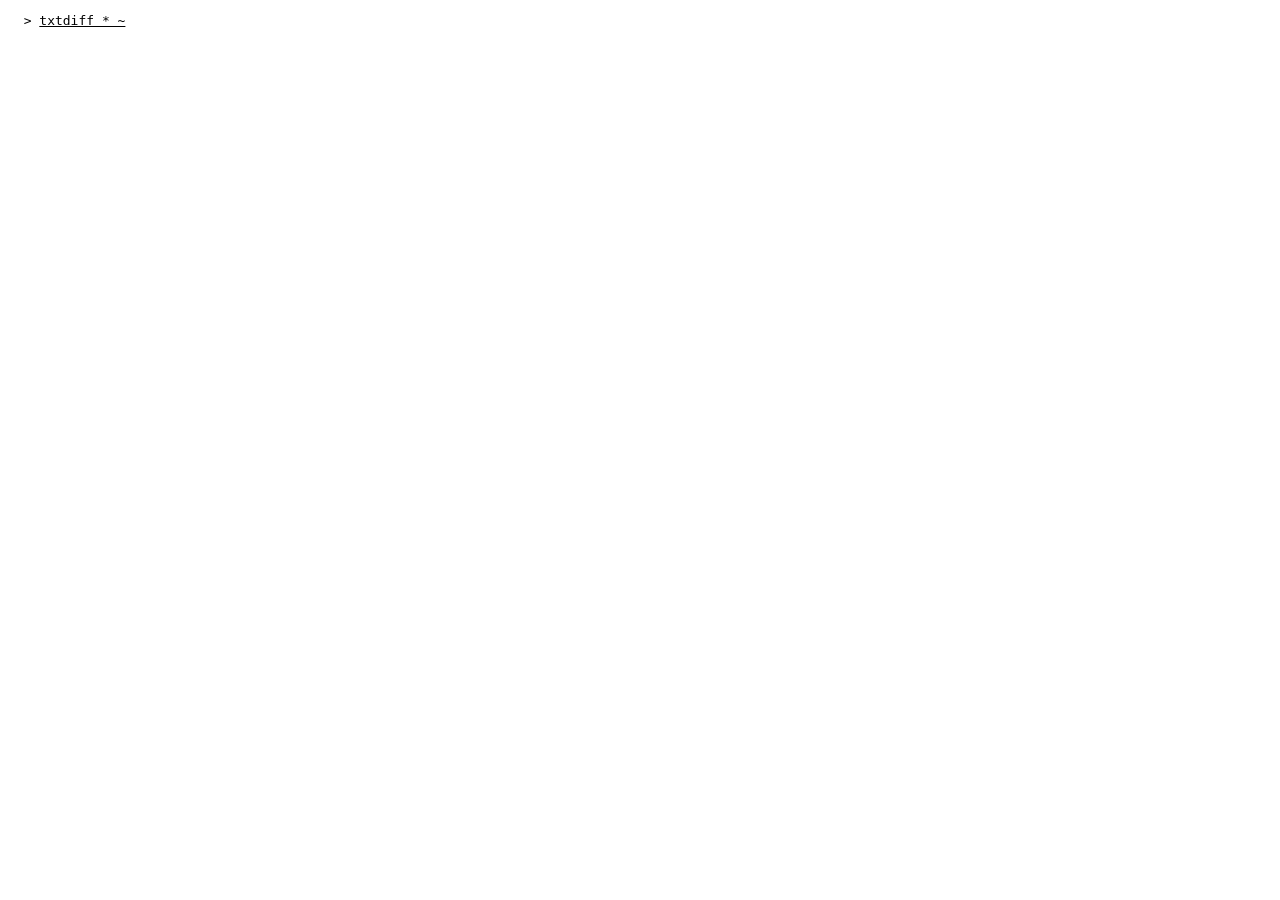
==== commit fd564d71: "Update index.html" ====
--- a/index.html
+++ b/index.html
@@ -9991,15 +9991,19 @@
   return out;
 }
 
-function trackPt(x, y) {
+function trackPt(x, y, gest) {
   const tN = performance.now();
   mmPts.push([x, y, tN]);
   if (mmPts.length > 6) mmPts.shift();
-  if (gTrail.length && tN - gTrail[gTrail.length - 1][2] > 300) gTrail = [];
-  gTrail.push([x, y, tN]);
-  if (gTrail.length > 200) gTrail.shift();
-  if (gT) clearTimeout(gT);
-  gT = setTimeout(gestClass, 170);
+  // gestures need a held button (or a finger): a bare hover sweep across
+  // the window is not an intent to open Dasher / toggle stats
+  if (gest) {
+    if (gTrail.length && tN - gTrail[gTrail.length - 1][2] > 300) gTrail = [];
+    gTrail.push([x, y, tN]);
+    if (gTrail.length > 200) gTrail.shift();
+    if (gT) clearTimeout(gT);
+    gT = setTimeout(gestClass, 170);
+  }
   const dtK = Math.min(Math.max(tN - kfT, 4), 120);
   if (tN - kfT > 400) { kfX = null; kfY = null; }
   kfX = immStep(kfX, x, dtK);
@@ -10035,7 +10039,9 @@
 }
 
 document.addEventListener("mousemove", e => {
-  trackPt(e.clientX, e.clientY);
+  const drag = (e.buttons & 1) === 1;
+  if (!drag && gTrail.length) { gTrail = []; if (gT) { clearTimeout(gT); gT = null; } }
+  trackPt(e.clientX, e.clientY, drag);
   if (++mmCnt % 3 || mmPts.length < 4 || !booted || statsMode || dsh || !rowEls.length) return;
   predictEndpoint();
 });
@@ -10069,7 +10075,7 @@
   if (e.pointerType !== "touch" || !tchSt) return;
   tchSt.moved = Math.max(tchSt.moved,
     Math.hypot(e.clientX - tchSt.x, e.clientY - tchSt.y));
-  trackPt(e.clientX, e.clientY);
+  trackPt(e.clientX, e.clientY, true);
   if (!tchSt.done && tchSt.edge && booted && !statsMode &&
       Math.abs(e.clientX - tchSt.x) > 70 &&
       Math.abs(e.clientX - tchSt.x) > 2 * Math.abs(e.clientY - tchSt.y)) {
@@ -10112,7 +10118,208 @@
 }, true);
 
 let audioOn = localStorage.getItem("aud") !== "0";
-let ac = null, geigT = null, predHn = 0.5, predHt = 0;
+let ac = null, predHn = 0.5, predHt = 0;
+
+// mix console (dB). Trims sized so vel ~0.15-0.5 lands near the old
+// absolute levels once the compressor's ~+11dB makeup is paid by master.
+const MIX = { master: -11, bed: 0, noise: -28, pulse: -31, tri: -29,
+              pluck: -30 };
+const dbGain = db => Math.pow(10, db / 20);
+let mixMaster = null, mixBus = null, apu = null;
+
+function mixInit() {
+  // buses -> master -> highshelf -8dB@4k -> compressor -> softclip -> out
+  mixMaster = ac.createGain();
+  mixMaster.gain.value = dbGain(MIX.master);
+  const shelf = ac.createBiquadFilter();
+  shelf.type = "highshelf";
+  shelf.frequency.value = 4000;
+  shelf.gain.value = -8;
+  const comp = ac.createDynamicsCompressor();
+  comp.threshold.value = -24;
+  comp.knee.value = 12;
+  comp.ratio.value = 4;
+  comp.attack.value = 0.003;
+  comp.release.value = 0.25;
+  const clip = ac.createWaveShaper();
+  const cv = new Float32Array(1024);
+  for (let i = 0; i < 1024; i++) {
+    const x = i / 511.5 - 1;
+    cv[i] = Math.tanh(2 * x) / 2;
+  }
+  clip.curve = cv;
+  mixMaster.connect(shelf);
+  shelf.connect(comp);
+  comp.connect(clip);
+  clip.connect(ac.destination);
+  mixBus = {};
+  ["bed", "noise", "pulse", "tri", "pluck"].forEach(k => {
+    const g = ac.createGain();
+    g.gain.value = dbGain(MIX[k]);
+    g.connect(mixMaster);
+    mixBus[k] = g;
+  });
+}
+
+function duckMaster(on) {
+  if (!ac || !mixMaster) return;
+  try {
+    const t = ac.currentTime;
+    mixMaster.gain.cancelScheduledValues(t);
+    mixMaster.gain.setValueAtTime(mixMaster.gain.value, t);
+    mixMaster.gain.linearRampToValueAtTime(
+      dbGain(MIX.master) * (on ? 0.12 : 1), t + (on ? 0.05 : 0.3));
+  } catch (e) {}
+}
+
+function apuInit() {
+  // NES-flavored rack: duty pulses, 4-bit stepped triangle, LFSR noise
+  apu = {};
+  const pw = duty => {
+    const nH = 10;
+    const re = new Float32Array(nH + 1), im = new Float32Array(nH + 1);
+    for (let n = 1; n <= nH; n++)
+      re[n] = 2 / (n * Math.PI) * Math.sin(n * Math.PI * duty);
+    return ac.createPeriodicWave(re, im);
+  };
+  apu.duty = { d12: pw(0.125), d25: pw(0.25), d50: pw(0.5) };
+  const tsq = [];
+  for (let i = 15; i >= 0; i--) tsq.push(i);
+  for (let i = 0; i <= 15; i++) tsq.push(i);
+  const nH = 16;
+  const re = new Float32Array(nH + 1), im = new Float32Array(nH + 1);
+  for (let n = 1; n <= nH; n++) {
+    let cr = 0, ci = 0;
+    for (let k = 0; k < 32; k++) {
+      const v = (tsq[k] - 7.5) / 7.5, ph = 2 * Math.PI * n * k / 32;
+      cr += v * Math.cos(ph);
+      ci += v * Math.sin(ph);
+    }
+    re[n] = cr / 16;
+    im[n] = ci / 16;
+  }
+  apu.tri = ac.createPeriodicWave(re, im);
+  const lfsr = (short2, rate) => {
+    // 15-bit LFSR, sample-and-hold at `rate` (sub-rate = dark spectrum)
+    const sr = ac.sampleRate, len = sr | 0;
+    const buf = ac.createBuffer(1, len, sr), ch = buf.getChannelData(0);
+    let r = 1, v = 0;
+    const hold = Math.max(1, Math.round(sr / rate));
+    for (let i = 0; i < len; i++) {
+      if (i % hold === 0) {
+        const b = (r ^ (r >> (short2 ? 6 : 1))) & 1;
+        r = (r >> 1) | (b << 14);
+        v = (r & 1) ? 1 : -1;
+      }
+      ch[i] = v;
+    }
+    return buf;
+  };
+  apu.nzLo = lfsr(false, 7000);
+  apu.nzHi = lfsr(false, 22000);
+  apu.nzMetal = lfsr(true, 16000);
+}
+
+function nesQ(f) {
+  // snap to the 2A03 11-bit period table; melodic ceiling ~1.25kHz
+  f = Math.min(f, 1250);
+  const P = Math.max(8, Math.min(2047, Math.round(1789773 / (16 * f) - 1)));
+  return 1789773 / (16 * (P + 1));
+}
+
+function panNode(node, pan) {
+  if (pan === undefined || pan === null || !ac.createStereoPanner) return node;
+  try {
+    const p = ac.createStereoPanner();
+    p.pan.value = Math.max(-1, Math.min(1, pan));
+    node.connect(p);
+    return p;
+  } catch (e) { return node; }
+}
+
+function nzHit(when, buf, vel, dur, bp, pan) {
+  if (!ac || !apu || !mixBus || !(vel > 0.001)) return;
+  try {
+    const src = ac.createBufferSource();
+    src.buffer = buf;
+    const off = Math.random() * Math.max(0.01, buf.duration - dur - 0.05);
+    const fl = ac.createBiquadFilter();
+    fl.type = "bandpass";
+    fl.frequency.value = bp;
+    fl.Q.value = 0.8;
+    const g = ac.createGain();
+    g.gain.setValueAtTime(0, when);
+    g.gain.linearRampToValueAtTime(vel, when + 0.003);
+    g.gain.exponentialRampToValueAtTime(0.0005, when + dur);
+    g.gain.linearRampToValueAtTime(0, when + dur + 0.01);
+    src.connect(fl);
+    fl.connect(g);
+    panNode(g, pan).connect(mixBus.noise);
+    src.start(when, off);
+    src.stop(when + dur + 0.02);
+  } catch (e) {}
+}
+
+function pulseHit(when, freq, duty, vel, dur, pan) {
+  if (!ac || !apu || !mixBus || !(vel > 0.001) || !(freq > 20)) return;
+  try {
+    const o = ac.createOscillator();
+    o.setPeriodicWave(apu.duty[duty] || apu.duty.d50);
+    o.frequency.value = nesQ(freq);
+    const g = ac.createGain();
+    g.gain.setValueAtTime(0, when);
+    g.gain.linearRampToValueAtTime(vel, when + 0.004);
+    g.gain.exponentialRampToValueAtTime(0.0005, when + dur);
+    g.gain.linearRampToValueAtTime(0, when + dur + 0.01);
+    o.connect(g);
+    panNode(g, pan).connect(mixBus.pulse);
+    o.start(when);
+    o.stop(when + dur + 0.03);
+  } catch (e) {}
+}
+
+function triNote(when, freq, vel, dur) {
+  if (!ac || !apu || !mixBus || !(vel > 0.001) || !(freq > 20)) return;
+  try {
+    const o = ac.createOscillator();
+    o.setPeriodicWave(apu.tri);
+    o.frequency.value = nesQ(freq);
+    const g = ac.createGain();
+    g.gain.setValueAtTime(0, when);
+    g.gain.linearRampToValueAtTime(vel, when + 0.006);
+    g.gain.exponentialRampToValueAtTime(0.001, when + dur);
+    g.gain.linearRampToValueAtTime(0, when + dur + 0.02);
+    o.connect(g);
+    g.connect(mixBus.tri);
+    o.start(when);
+    o.stop(when + dur + 0.04);
+  } catch (e) {}
+}
+
+// lookahead scheduler: one clock, events land on ac.currentTime not
+// setTimeout jitter. Layer fn(t) schedules at exact t, returns next dt.
+const SCHED = { look: 0.15, tick: 25, step: 0.32, layers: {}, t: null };
+
+function schedAdd(name, fn) {
+  SCHED.layers[name] = { fn, next: 0 };
+}
+
+function schedLoop() {
+  if (SCHED.t) { clearTimeout(SCHED.t); SCHED.t = null; }
+  if (!ac || !audioOn) return;
+  const now = ac.currentTime, hor = now + SCHED.look;
+  for (const k in SCHED.layers) {
+    const L = SCHED.layers[k];
+    if (L.next < now - 0.2) L.next = now + 0.03 + Math.random() * 0.05;
+    let n = 0;
+    while (L.next < hor && n++ < 50) {
+      let dt = 0;
+      try { dt = L.fn(L.next); } catch (e) {}
+      L.next += dt > 0.01 ? dt : SCHED.step;
+    }
+  }
+  SCHED.t = setTimeout(schedLoop, SCHED.tick);
+}
 
 function predEntropy() {
   try {
@@ -10125,37 +10332,17 @@
   } catch (e) { return 0.5; }
 }
 
-function geigerTick() {
-  if (!ac || !audioOn) return;
-  try {
-    const buf = ac.createBuffer(1, 160, ac.sampleRate);
-    const ch = buf.getChannelData(0);
-    for (let i = 0; i < 160; i++)
-      ch[i] = (Math.random() * 2 - 1) * Math.exp(-i / 26);
-    const src = ac.createBufferSource();
-    src.buffer = buf;
-    const gn = ac.createGain();
-    gn.gain.value = 0.02;
-    src.connect(gn);
-    gn.connect(ac.destination);
-    src.start();
-  } catch (e) {}
-}
-
-function geigerLoop() {
-  if (geigT) { clearTimeout(geigT); geigT = null; }
-  if (!audioOn || !ac) return;
+function geigerFn(t) {
   if (Date.now() - predHt > 60000) {
     predHn = predEntropy();
     predHt = Date.now();
   }
+  nzHit(t, apu.nzLo, 0.5, 0.025, 1100 + 900 * predHn);
   const lam = 0.15 + 2.6 * predHn;
-  const dt = -Math.log(Math.random() || 1e-9) / lam * 1000;
-  geigT = setTimeout(() => { geigerTick(); geigerLoop(); },
-                     Math.max(40, Math.min(dt, 15000)));
-}
-
-let droneOsc = null, droneG = null, droneT = null, eucT = null, eucStep = 0;
+  return Math.max(0.04, Math.min(-Math.log(Math.random() || 1e-9) / lam, 15));
+}
+
+let droneOsc = null, droneG = null, droneT = null, eucStep = 0;
 const DRONE_R = [1, 1.25, 1.5, 1.75, 2];
 
 function droneInit() {
@@ -10169,7 +10356,7 @@
       const g = ac.createGain();
       g.gain.value = 0;
       o.connect(g);
-      g.connect(ac.destination);
+      g.connect(mixBus.bed);
       o.start();
       droneOsc.push(o);
       droneG.push(g);
@@ -10290,99 +10477,64 @@
   return pat;
 }
 
-function euclidTick() {
-  if (!ac || !audioOn) return;
-  try {
-    const buf = ac.createBuffer(1, 90, ac.sampleRate);
-    const ch = buf.getChannelData(0);
-    for (let i = 0; i < 90; i++)
-      ch[i] = (Math.random() * 2 - 1) * Math.exp(-i / 12);
-    const src = ac.createBufferSource();
-    src.buffer = buf;
-    const gn = ac.createGain();
-    gn.gain.value = 0.011;
-    src.connect(gn);
-    gn.connect(ac.destination);
-    src.start();
-    if (euclidLoop.deg !== null && euclidLoop.deg !== undefined && eucStep % 4 === 0)
-      ksPluck(220 * Math.pow(2, euclidLoop.deg / 12), 0.0085,
-              euclidLoop.pan !== undefined ? euclidLoop.pan : 0);
-  } catch (e) {}
-}
-
-function euclidLoop() {
-  if (eucT) { clearTimeout(eucT); eucT = null; }
-  if (!audioOn || !ac) return;
-  if (!euclidLoop.pat || Date.now() - (euclidLoop.t || 0) > 60000) {
-    euclidLoop.alt = !euclidLoop.alt;
+function euclidFn(t) {
+  const E = euclidFn;
+  if (!E.pat || Date.now() - (E.t || 0) > 60000) {
+    E.alt = !E.alt;
     let sp = null;
-    if (euclidLoop.alt) { try { sp = sievePattern(); } catch (e) {} }
-    euclidLoop.pat = sp || euclidPattern();
-    euclidLoop.t = Date.now();
-    euclidLoop.deg = null;
-    euclidLoop.pan = 0;
+    if (E.alt) { try { sp = sievePattern(); } catch (e) {} }
+    E.metal = !!(E.alt && sp);
+    E.pat = sp || euclidPattern();
+    E.t = Date.now();
+    E.deg = null;
+    E.pan = 0;
     try {
       const pg = predictNext();
       const co = communities();
-      if (pg) euclidLoop.pan = panOf(pg);
+      if (pg) E.pan = panOf(pg);
       if (pg && co && co.k > 1 && co.lab[pg] !== undefined)
-        euclidLoop.deg = [0, 3, 5, 7, 10][co.lab[pg] % 5];
-      if (euclidLoop.deg !== null && euclidLoop.deg !== undefined) {
+        E.deg = [0, 3, 5, 7, 10][co.lab[pg] % 5];
+      if (E.deg !== null && E.deg !== undefined) {
         const kk = ksKey();
-        const rel = ((euclidLoop.deg - kk.root) % 12 + 12) % 12;
+        const rel = ((E.deg - kk.root) % 12 + 12) % 12;
         let bs = kk.scale[0], bd = 99;
         kk.scale.forEach(sd => {
           const d2 = Math.min(Math.abs(sd - rel), 12 - Math.abs(sd - rel));
           if (d2 < bd) { bd = d2; bs = sd; }
         });
-        euclidLoop.deg = (kk.root + bs) % 12;
+        E.deg = (kk.root + bs) % 12;
       }
     } catch (e) {}
   }
   eucStep = (eucStep + 1) % 16;
-  if (euclidLoop.pat[eucStep]) euclidTick();
-  eucT = setTimeout(euclidLoop, 320);
-}
-
-let risT = null;
+  if (E.pat[eucStep])
+    nzHit(t, E.metal ? apu.nzMetal : apu.nzHi, 0.28, 0.03, 3000, E.pan);
+  if (E.deg !== null && E.deg !== undefined && eucStep % 4 === 0)
+    ksPluck(t, 220 * Math.pow(2, E.deg / 12), 0.27, E.pan);
+  return SCHED.step;
+}
+
 const risP = [0, 1 / 3, 2 / 3], risA = [0, 0, 0];
 
-function risClick(gain) {
-  if (!ac || !audioOn || !(gain > 0.0004)) return;
-  try {
-    const buf = ac.createBuffer(1, 70, ac.sampleRate);
-    const ch = buf.getChannelData(0);
-    for (let i = 0; i < 70; i++)
-      ch[i] = (Math.random() * 2 - 1) * Math.exp(-i / 9);
-    const src = ac.createBufferSource();
-    src.buffer = buf;
-    const gn = ac.createGain();
-    gn.gain.value = gain;
-    src.connect(gn);
-    gn.connect(ac.destination);
-    src.start();
-  } catch (e) {}
-}
-
-function risLoop() {
-  if (risT) { clearTimeout(risT); risT = null; }
-  if (!audioOn || !ac) return;
-  try {
-    if (risLoop.sk === undefined || Date.now() - (risLoop.st || 0) > 300000) {
-      risLoop.sk = streakDays();
-      risLoop.st = Date.now();
-    }
-    const adv = 0.0008 + 0.0032 * Math.min(risLoop.sk, 20) / 20;
-    for (let i = 0; i < 3; i++) {
-      risP[i] = (risP[i] + adv) % 1;
-      risA[i] += 0.1 * 0.9 * Math.pow(2, risP[i]);
-      if (risA[i] >= 1) {
-        risA[i] -= Math.floor(risA[i]);
-        risClick(0.006 * Math.pow(Math.sin(Math.PI * risP[i]), 2));
-      }
-    }
-  } catch (e) {}
-  risT = setTimeout(risLoop, 100);
+function rissetFn(t) {
+  const R = rissetFn;
+  if (R.sk === undefined || Date.now() - (R.st || 0) > 300000) {
+    R.sk = streakDays();
+    R.st = Date.now();
+  }
+  const adv = 0.0008 + 0.0032 * Math.min(R.sk, 20) / 20;
+  for (let i = 0; i < 3; i++) {
+    risP[i] = (risP[i] + adv) % 1;
+    risA[i] += 0.1 * 0.9 * Math.pow(2, risP[i]);
+    if (risA[i] >= 1) {
+      risA[i] -= Math.floor(risA[i]);
+      // bandpass climbs an octave pair with phase: the accelerando
+      // reads in timbre as well as rate
+      nzHit(t, apu.nzLo, 0.15 * Math.pow(Math.sin(Math.PI * risP[i]), 2),
+            0.022, 500 * Math.pow(2, 2 * risP[i]));
+    }
+  }
+  return 0.1;
 }
 
 let ksC = null;
@@ -10423,83 +10575,52 @@
   return ksC;
 }
 
-let vossT = null, vossN = 0;
+let vossN = 0;
 const vossR = [Math.random(), Math.random(), Math.random(),
                Math.random(), Math.random()];
-function vossLoop() {
-  if (vossT) { clearTimeout(vossT); vossT = null; }
-  if (!audioOn || !ac) return;
-  try {
-    vossN = (vossN + 1) & 31;
-    let k = vossN, i = 0;
-    while (i < 4 && !(k & 1)) { k >>= 1; i++; }
-    vossR[i] = Math.random();
-    let v = 0;
-    vossR.forEach(r => { v += r; });
-    v /= 5;
-    const kk = ksKey();
-    const idx = Math.max(0, Math.min(13, Math.floor(v * 14)));
-    const f = 110 * Math.pow(2,
-      (kk.root + kk.scale[idx % 7]) / 12 + Math.floor(idx / 7));
-    const o = ac.createOscillator();
-    o.type = "triangle";
-    o.frequency.value = f;
-    const gn = ac.createGain();
-    gn.gain.setValueAtTime(0.0045, ac.currentTime);
-    gn.gain.exponentialRampToValueAtTime(0.0003, ac.currentTime + 0.5);
-    o.connect(gn);
-    gn.connect(ac.destination);
-    o.start();
-    o.stop(ac.currentTime + 0.55);
-  } catch (e) {}
-  vossT = setTimeout(vossLoop, 640);
-}
-
-let reichT = null;
-const reichA = [0, 0];
-function reichClick(fr, gain) {
-  if (!ac || !audioOn) return;
-  try {
-    const o = ac.createOscillator();
-    o.type = "square";
-    o.frequency.value = fr;
-    const gn = ac.createGain();
-    gn.gain.setValueAtTime(gain, ac.currentTime);
-    gn.gain.exponentialRampToValueAtTime(0.0002, ac.currentTime + 0.05);
-    o.connect(gn);
-    gn.connect(ac.destination);
-    o.start();
-    o.stop(ac.currentTime + 0.06);
-  } catch (e) {}
-}
-function reichLoop() {
-  if (reichT) { clearTimeout(reichT); reichT = null; }
-  if (!audioOn || !ac) return;
-  try {
-    if (!reichLoop.pat || Date.now() - (reichLoop.t || 0) > 120000) {
-      const idx = hedge.map((w, i) => [w, i]).sort((a, b) => b[0] - a[0]);
-      const m1 = idx[0] ? idx[0][1] : 0, m2 = idx[1] ? idx[1][1] : 1;
-      const L = 8 + (m1 % 6);
-      const kR = 2 + (m2 % 3);
-      const pat = [];
-      for (let i = 0; i < L; i++) pat.push(((i * kR) % L) < kR ? 1 : 0);
-      reichLoop.pat = pat;
-      const w1 = hedge[m1] || 1, w2 = hedge[m2] || 1;
-      reichLoop.eps = 0.03 + 0.05 * Math.max(0, 1 - w2 / (w1 || 1));
-      reichLoop.t = Date.now();
-    }
-    const L = reichLoop.pat.length;
-    reichA[0] += 1;
-    reichA[1] += 1 + reichLoop.eps;
-    for (let v = 0; v < 2; v++) {
-      while (reichA[v] >= 1) {
-        reichA[v] -= 1;
-        const stp = (reichLoop["s" + v] = ((reichLoop["s" + v] || 0) + 1) % L);
-        if (reichLoop.pat[stp]) reichClick(v ? 660 : 590, 0.004);
-      }
-    }
-  } catch (e) {}
-  reichT = setTimeout(reichLoop, 150);
+function vossFn(t) {
+  vossN = (vossN + 1) & 31;
+  let k = vossN, i = 0;
+  while (i < 4 && !(k & 1)) { k >>= 1; i++; }
+  vossR[i] = Math.random();
+  let v = 0;
+  vossR.forEach(r => { v += r; });
+  v /= 5;
+  const kk = ksKey();
+  const idx = Math.max(0, Math.min(13, Math.floor(v * 14)));
+  const f = 110 * Math.pow(2,
+    (kk.root + kk.scale[idx % 7]) / 12 + Math.floor(idx / 7));
+  triNote(t, f, 0.13, 0.5);
+  return SCHED.step * 2;
+}
+
+function reichPat() {
+  const R = reichPat;
+  if (!R.pat || Date.now() - (R.t || 0) > 120000) {
+    const idx = hedge.map((w, i) => [w, i]).sort((a, b) => b[0] - a[0]);
+    const m1 = idx[0] ? idx[0][1] : 0, m2 = idx[1] ? idx[1][1] : 1;
+    const L = 8 + (m1 % 6);
+    const kR = 2 + (m2 % 3);
+    const pat = [];
+    for (let i = 0; i < L; i++) pat.push(((i * kR) % L) < kR ? 1 : 0);
+    R.pat = pat;
+    const w1 = hedge[m1] || 1, w2 = hedge[m2] || 1;
+    R.eps = 0.03 + 0.05 * Math.max(0, 1 - w2 / (w1 || 1));
+    R.t = Date.now();
+  }
+  return R;
+}
+function mkReich(v) {
+  // two pulse voices, one running 1+eps faster: sample-accurate phasing
+  let s = 0;
+  return t => {
+    const rp = reichPat(), L = rp.pat.length;
+    s = (s + 1) % L;
+    if (rp.pat[s])
+      pulseHit(t, v ? 330 : 295, v ? "d25" : "d12", 0.16, 0.05,
+               v ? 0.3 : -0.3);
+    return SCHED.step / 2 / (v ? 1 + rp.eps : 1);
+  };
 }
 
 let shepOsc = null, shepG = null, shepT = null;
@@ -10524,7 +10645,7 @@
       const g = ac.createGain();
       g.gain.value = 0;
       o.connect(g);
-      g.connect(ac.destination);
+      g.connect(mixBus.bed);
       o.start();
       shepOsc.push(o);
       shepG.push(g);
@@ -10567,11 +10688,12 @@
   shepT = setTimeout(shepLoop, 250);
 }
 
-function ksPluck(freq, gain, pan) {
-  if (!ac || !audioOn || !(freq > 20) || !(gain > 0)) return;
+function ksPluck(when, freq, vel, pan) {
+  if (!ac || !mixBus || !(freq > 20) || !(vel > 0)) return;
   try {
+    const f2 = nesQ(freq);
     const sr = ac.sampleRate;
-    const N = Math.max(2, Math.round(sr / freq));
+    const N = Math.max(2, Math.round(sr / f2));
     const len = Math.min(Math.floor(sr * 1.1), N * 400);
     const buf = ac.createBuffer(1, len, sr);
     const ch = buf.getChannelData(0);
@@ -10581,18 +10703,12 @@
     const src = ac.createBufferSource();
     src.buffer = buf;
     const gn = ac.createGain();
-    gn.gain.value = gain;
+    gn.gain.setValueAtTime(0, when);
+    gn.gain.linearRampToValueAtTime(vel, when + 0.004);
     src.connect(gn);
-    let outN = gn;
-    if (pan !== undefined && pan !== null && ac.createStereoPanner) {
-      const pn = ac.createStereoPanner();
-      pn.pan.value = Math.max(-1, Math.min(1, pan));
-      gn.connect(pn);
-      outN = pn;
-    }
-    outN.connect(ac.destination);
-    src.start();
-    src.stop(ac.currentTime + len / sr);
+    panNode(gn, pan).connect(mixBus.pluck);
+    src.start(when);
+    src.stop(when + len / sr);
   } catch (e) {}
 }
 
@@ -10611,46 +10727,44 @@
   } catch (e) { return 0; }
 }
 
-let tonT = null;
-function tonnetzLoop() {
-  if (tonT) { clearTimeout(tonT); tonT = null; }
-  if (!ac || !audioOn) return;
+function tonnetzFn(t) {
+  const T = tonnetzFn;
+  if (!T.st) {
+    const kk = ksKey();
+    T.st = { r: kk.root, maj: kk.maj };
+  }
+  const st = T.st;
+  let tf;
   try {
-    if (!tonnetzLoop.st) {
-      const kk = ksKey();
-      tonnetzLoop.st = { r: kk.root, maj: kk.maj };
-    }
-    const st = tonnetzLoop.st;
-    let tf;
-    try {
-      const co = communities();
-      const pg = predictNext();
-      if (co && co.k > 1 && pg && last &&
-          co.lab[pg] !== undefined && co.lab[last] !== undefined) {
-        const d = Math.abs(co.lab[pg] - co.lab[last]) % 3;
-        tf = d;
-      } else tf = Math.floor(Math.random() * 3);
-    } catch (e) { tf = Math.floor(Math.random() * 3); }
-    if (tf === 0) st.maj = !st.maj;
-    else if (tf === 1) {
-      if (st.maj) { st.r = (st.r + 4) % 12; st.maj = false; }
-      else { st.r = (st.r + 8) % 12; st.maj = true; }
-    } else {
-      if (st.maj) { st.r = (st.r + 9) % 12; st.maj = false; }
-      else { st.r = (st.r + 3) % 12; st.maj = true; }
-    }
-    let pn = 0;
-    try {
-      const pg2 = predictNext();
-      if (pg2) pn = panOf(pg2);
-    } catch (e) {}
-    const iv = st.maj ? [0, 4, 7] : [0, 3, 7];
-    iv.forEach((sm, i) => {
-      const f = 110 * Math.pow(2, (st.r + sm) / 12);
-      ksPluck(f, 0.0062 - 0.0012 * i, pn + (i - 1) * 0.25);
-    });
+    const co = communities();
+    const pg = predictNext();
+    if (co && co.k > 1 && pg && last &&
+        co.lab[pg] !== undefined && co.lab[last] !== undefined)
+      tf = Math.abs(co.lab[pg] - co.lab[last]) % 3;
+    else tf = Math.floor(Math.random() * 3);
+  } catch (e) { tf = Math.floor(Math.random() * 3); }
+  if (tf === 0) st.maj = !st.maj;
+  else if (tf === 1) {
+    if (st.maj) { st.r = (st.r + 4) % 12; st.maj = false; }
+    else { st.r = (st.r + 8) % 12; st.maj = true; }
+  } else {
+    if (st.maj) { st.r = (st.r + 9) % 12; st.maj = false; }
+    else { st.r = (st.r + 3) % 12; st.maj = true; }
+  }
+  let pn = 0;
+  try {
+    const pg2 = predictNext();
+    if (pg2) pn = panOf(pg2);
   } catch (e) {}
-  tonT = setTimeout(tonnetzLoop, 9000 + Math.floor(Math.random() * 6000));
+  // KS root + chiptune-idiom rapid arpeggio of the triad on pulse 2
+  const iv = st.maj ? [0, 4, 7] : [0, 3, 7];
+  ksPluck(t, 110 * Math.pow(2, st.r / 12), 0.2, pn);
+  for (let i = 0; i < 6; i++)
+    pulseHit(t + 0.03 + i * 0.045,
+             220 * Math.pow(2, (st.r + iv[i % 3]) / 12),
+             "d25", 0.22 * Math.pow(0.85, i), 0.07,
+             pn + ((i % 3) - 1) * 0.2);
+  return 9 + Math.random() * 6;
 }
 
 let binOsc = null, binG = null, binT = null;
@@ -10669,7 +10783,7 @@
       p.pan.value = pr[0];
       o.connect(g);
       g.connect(p);
-      p.connect(ac.destination);
+      p.connect(mixBus.bed);
       o.start();
       binOsc.push(o);
       binG.push(g);
@@ -10703,18 +10817,21 @@
   try {
     ac = new (window.AudioContext || window.webkitAudioContext)();
     if (ac.state === "suspended") ac.resume();
+    mixInit();
+    apuInit();
   } catch (e) { ac = false; return; }
-  geigerLoop();
+  schedAdd("geiger", geigerFn);
+  schedAdd("euclid", euclidFn);
+  schedAdd("reich0", mkReich(0));
+  schedAdd("reich1", mkReich(1));
+  schedAdd("risset", rissetFn);
+  schedAdd("voss", vossFn);
+  schedAdd("tonnetz", tonnetzFn);
   droneInit();
-  euclidLoop();
   shepInit();
-  risLoop();
-  vossLoop();
-  reichLoop();
-  tonnetzLoop();
   binInit();
-}
-document.addEventListener("mousedown", audioInit);
+  schedLoop();
+}
 
 const IDLE_KINDS = ["ca", "life", "ant", "pile", "fern", "rd", "dla", "cca",
                     "bif", "lorenz", "dragon", "wator", "ulam", "phys", "boids",
@@ -15264,6 +15381,7 @@
     }
     if (syncMode.rc) { try { syncMode.rc.close(); } catch (e) {} }
   }
+  try { duckMaster(false); } catch (e) {}
   syncMode = null;
   try { render(); } catch (e) {}
 }
@@ -15476,12 +15594,15 @@
     src.connect(gn);
     gn.connect(ac.destination);
     src.onended = () => {
+      duckMaster(false);
       if (syncMode && syncMode.tx)
         syncMode.aT = setTimeout(fskTxTick, 150);
     };
     syncMode.aSrc = src;
+    duckMaster(true);
     src.start();
   } catch (e) {
+    duckMaster(false);
     if (syncMode && syncMode.tx)
       syncMode.aT = setTimeout(fskTxTick, 1200);
   }
@@ -15608,7 +15729,6 @@
 
 document.addEventListener("keydown", e => {
   if (!booted) return;
-  audioInit();
 
   if (syncMode) {
     if (e.key === ";" || e.key === ":" || e.key === "Escape") syncStop();
@@ -15753,11 +15873,16 @@
     render();
   }
   else if (e.key === "'") {
-    audioOn = !audioOn;
-    localStorage.setItem("aud", audioOn ? "1" : "0");
-    if (audioOn && ac === null) audioInit();
-    else { geigerLoop(); droneUpdate(); euclidLoop(); shepLoop(); risLoop();
-           vossLoop(); reichLoop(); tonnetzLoop(); binLoop(); }
+    if (ac === null) {
+      // sole entry point: keydown is a user gesture, so the context starts
+      audioOn = true;
+      localStorage.setItem("aud", "1");
+      audioInit();
+    } else {
+      audioOn = !audioOn;
+      localStorage.setItem("aud", audioOn ? "1" : "0");
+      schedLoop(); droneUpdate(); shepLoop(); binLoop();
+    }
   }
   else if (e.key.length === 1 && /[a-z0-9 \-_.]/i.test(e.key)) {
     if (pendingFix && pendingFix !== e.key &&
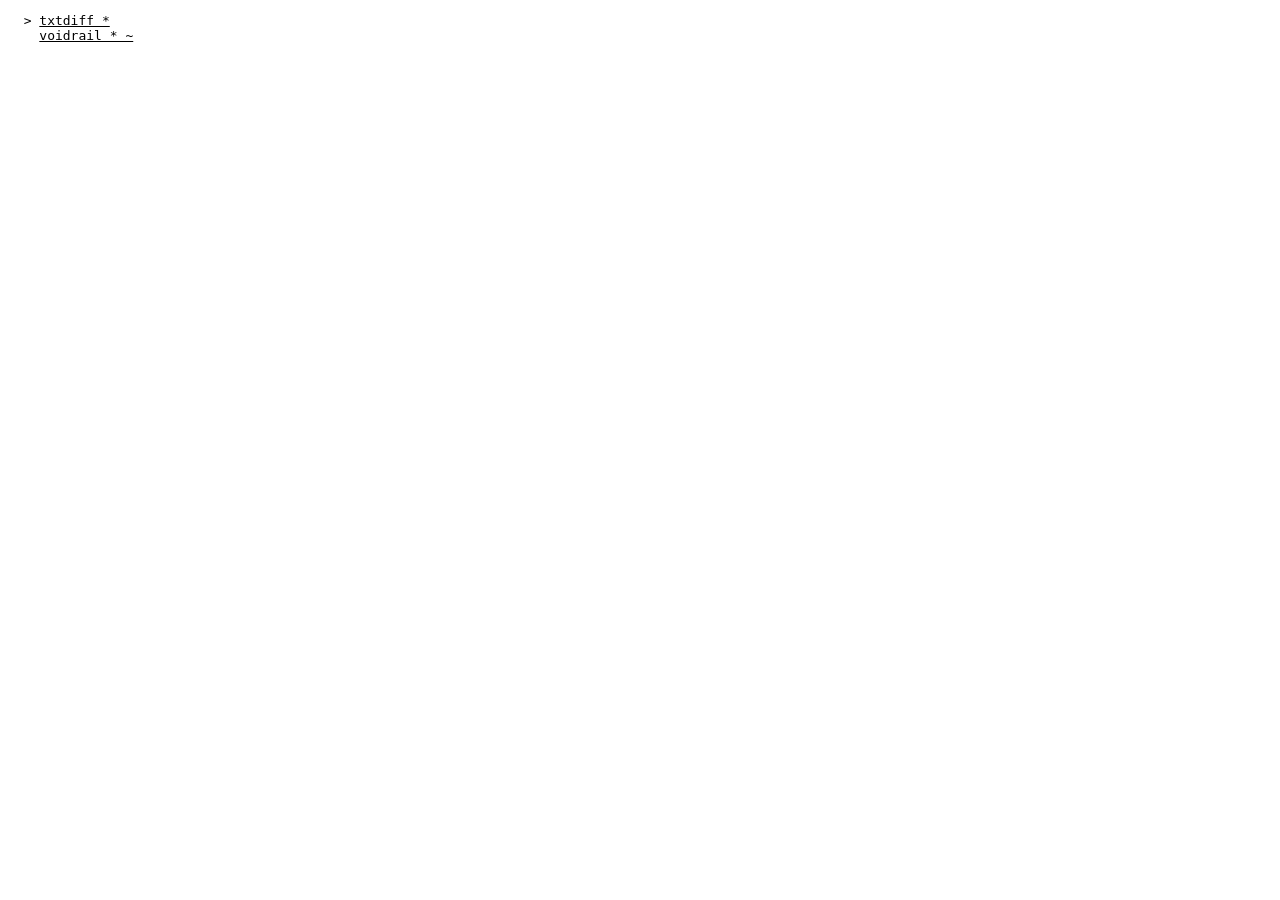
==== commit e356f25b: "Update index.html" ====
--- a/index.html
+++ b/index.html
@@ -1,6 +1,5 @@
 <!DOCTYPE html>
 <html>
-<!-- No CSS anywhere. Black & white via legacy body attributes (HTML, not CSS). -->
 <body text="black" bgcolor="white" link="black" vlink="black" alink="black">
 <pre id="screen"></pre>
 <script>
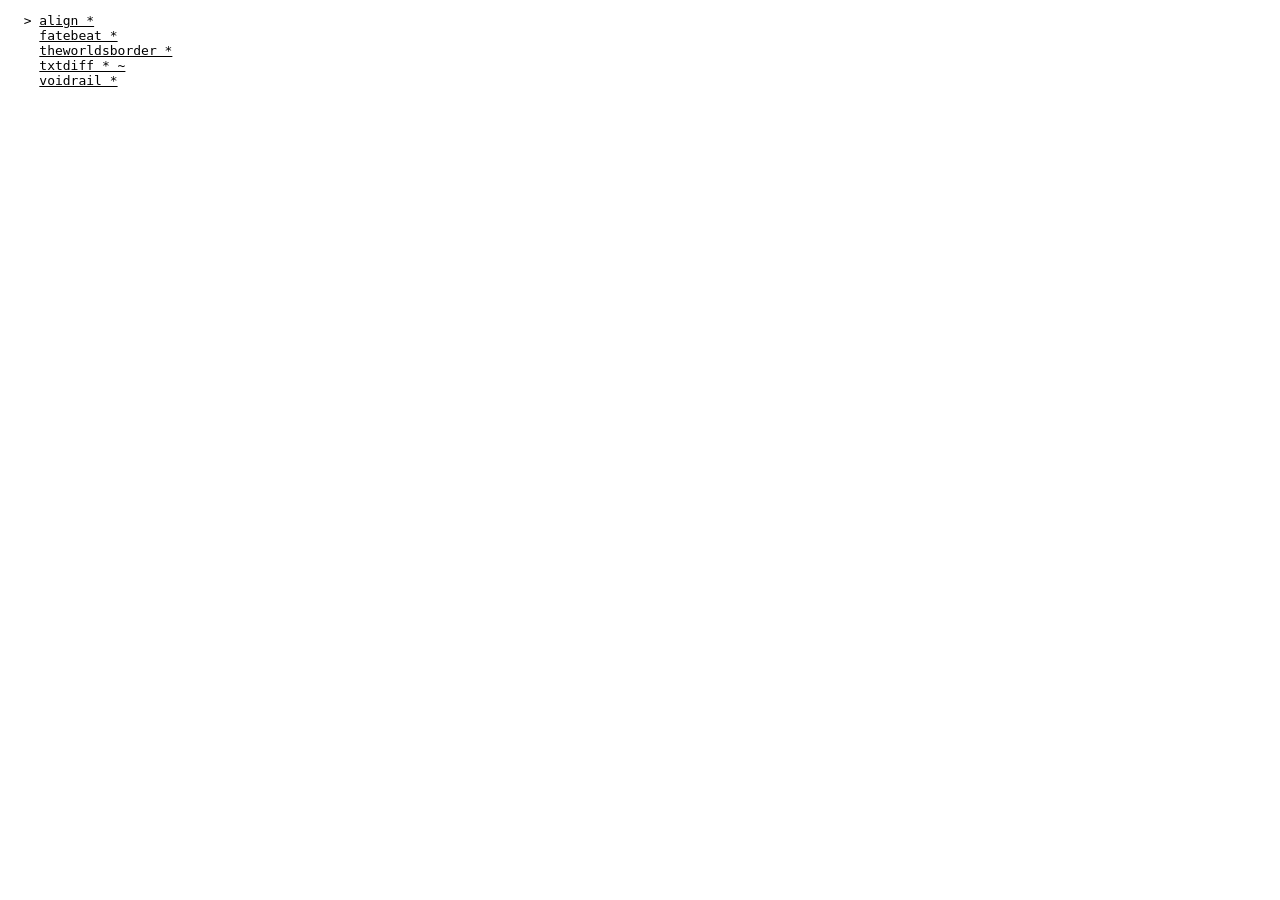
==== commit 4d77c926: "Update index.html" ====
--- a/index.html
+++ b/index.html
@@ -9994,8 +9994,6 @@
   const tN = performance.now();
   mmPts.push([x, y, tN]);
   if (mmPts.length > 6) mmPts.shift();
-  // gestures need a held button (or a finger): a bare hover sweep across
-  // the window is not an intent to open Dasher / toggle stats
   if (gest) {
     if (gTrail.length && tN - gTrail[gTrail.length - 1][2] > 300) gTrail = [];
     gTrail.push([x, y, tN]);
@@ -10119,15 +10117,12 @@
 let audioOn = localStorage.getItem("aud") !== "0";
 let ac = null, predHn = 0.5, predHt = 0;
 
-// mix console (dB). Trims sized so vel ~0.15-0.5 lands near the old
-// absolute levels once the compressor's ~+11dB makeup is paid by master.
 const MIX = { master: -11, bed: 0, noise: -28, pulse: -31, tri: -29,
               pluck: -30 };
 const dbGain = db => Math.pow(10, db / 20);
 let mixMaster = null, mixBus = null, apu = null;
 
 function mixInit() {
-  // buses -> master -> highshelf -8dB@4k -> compressor -> softclip -> out
   mixMaster = ac.createGain();
   mixMaster.gain.value = dbGain(MIX.master);
   const shelf = ac.createBiquadFilter();
@@ -10172,7 +10167,6 @@
 }
 
 function apuInit() {
-  // NES-flavored rack: duty pulses, 4-bit stepped triangle, LFSR noise
   apu = {};
   const pw = duty => {
     const nH = 10;
@@ -10199,7 +10193,6 @@
   }
   apu.tri = ac.createPeriodicWave(re, im);
   const lfsr = (short2, rate) => {
-    // 15-bit LFSR, sample-and-hold at `rate` (sub-rate = dark spectrum)
     const sr = ac.sampleRate, len = sr | 0;
     const buf = ac.createBuffer(1, len, sr), ch = buf.getChannelData(0);
     let r = 1, v = 0;
@@ -10220,7 +10213,6 @@
 }
 
 function nesQ(f) {
-  // snap to the 2A03 11-bit period table; melodic ceiling ~1.25kHz
   f = Math.min(f, 1250);
   const P = Math.max(8, Math.min(2047, Math.round(1789773 / (16 * f) - 1)));
   return 1789773 / (16 * (P + 1));
@@ -10295,8 +10287,6 @@
   } catch (e) {}
 }
 
-// lookahead scheduler: one clock, events land on ac.currentTime not
-// setTimeout jitter. Layer fn(t) schedules at exact t, returns next dt.
 const SCHED = { look: 0.15, tick: 25, step: 0.32, layers: {}, t: null };
 
 function schedAdd(name, fn) {
@@ -10527,8 +10517,6 @@
     risA[i] += 0.1 * 0.9 * Math.pow(2, risP[i]);
     if (risA[i] >= 1) {
       risA[i] -= Math.floor(risA[i]);
-      // bandpass climbs an octave pair with phase: the accelerando
-      // reads in timbre as well as rate
       nzHit(t, apu.nzLo, 0.15 * Math.pow(Math.sin(Math.PI * risP[i]), 2),
             0.022, 500 * Math.pow(2, 2 * risP[i]));
     }
@@ -10610,7 +10598,6 @@
   return R;
 }
 function mkReich(v) {
-  // two pulse voices, one running 1+eps faster: sample-accurate phasing
   let s = 0;
   return t => {
     const rp = reichPat(), L = rp.pat.length;
@@ -10755,7 +10742,6 @@
     const pg2 = predictNext();
     if (pg2) pn = panOf(pg2);
   } catch (e) {}
-  // KS root + chiptune-idiom rapid arpeggio of the triad on pulse 2
   const iv = st.maj ? [0, 4, 7] : [0, 3, 7];
   ksPluck(t, 110 * Math.pow(2, st.r / 12), 0.2, pn);
   for (let i = 0; i < 6; i++)
@@ -15873,7 +15859,6 @@
   }
   else if (e.key === "'") {
     if (ac === null) {
-      // sole entry point: keydown is a user gesture, so the context starts
       audioOn = true;
       localStorage.setItem("aud", "1");
       audioInit();
